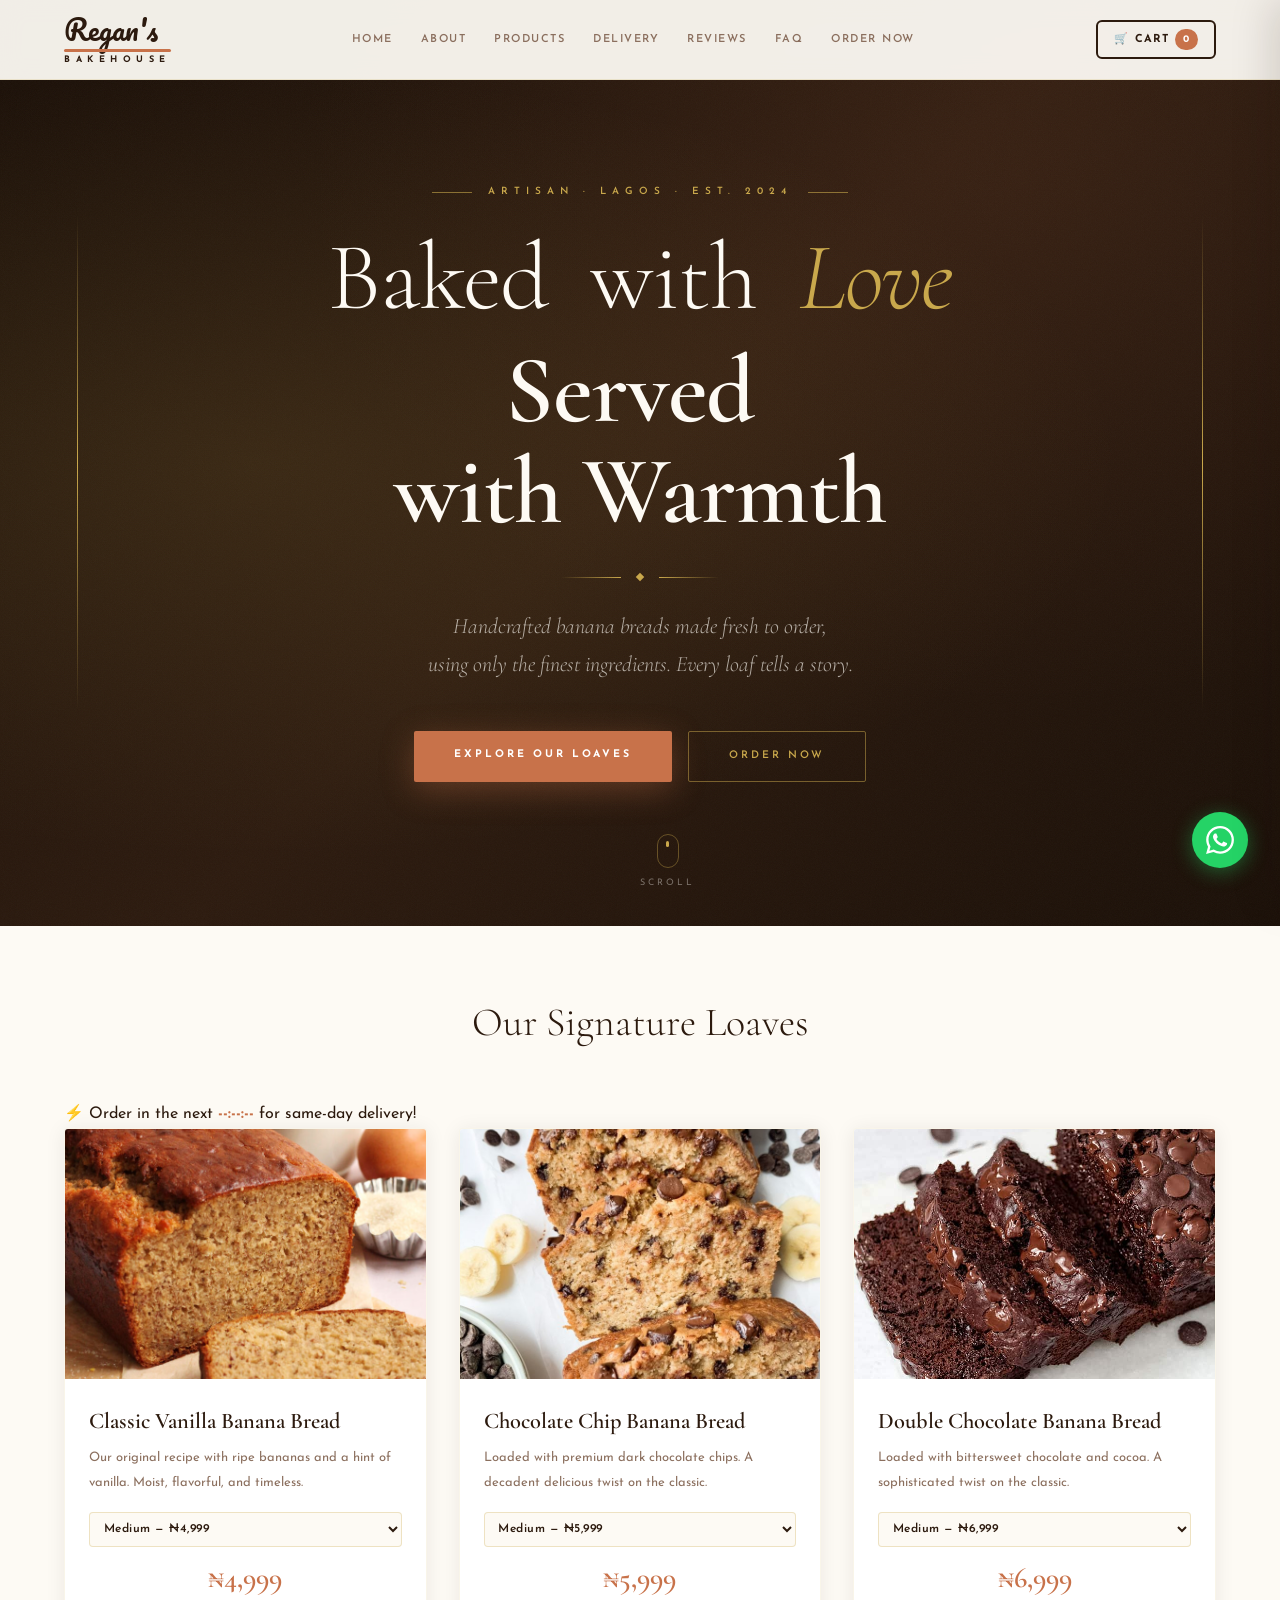
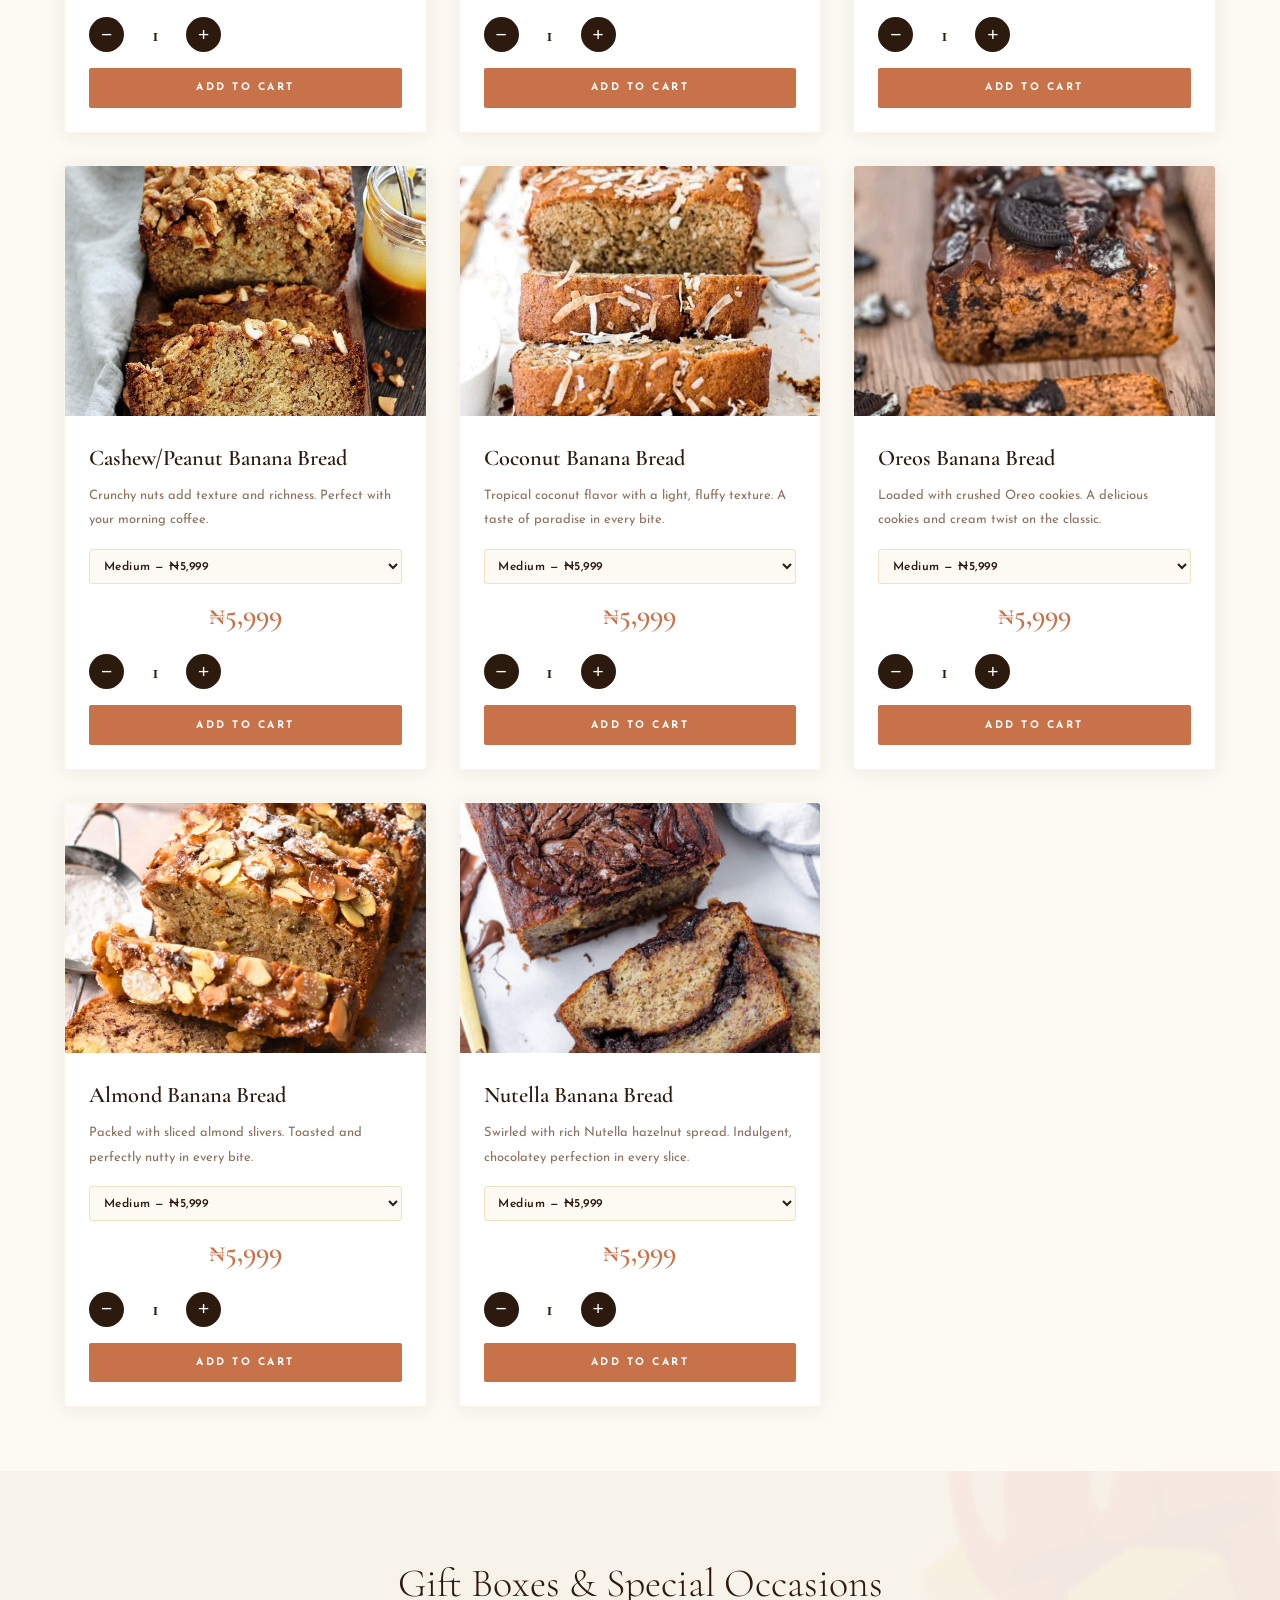
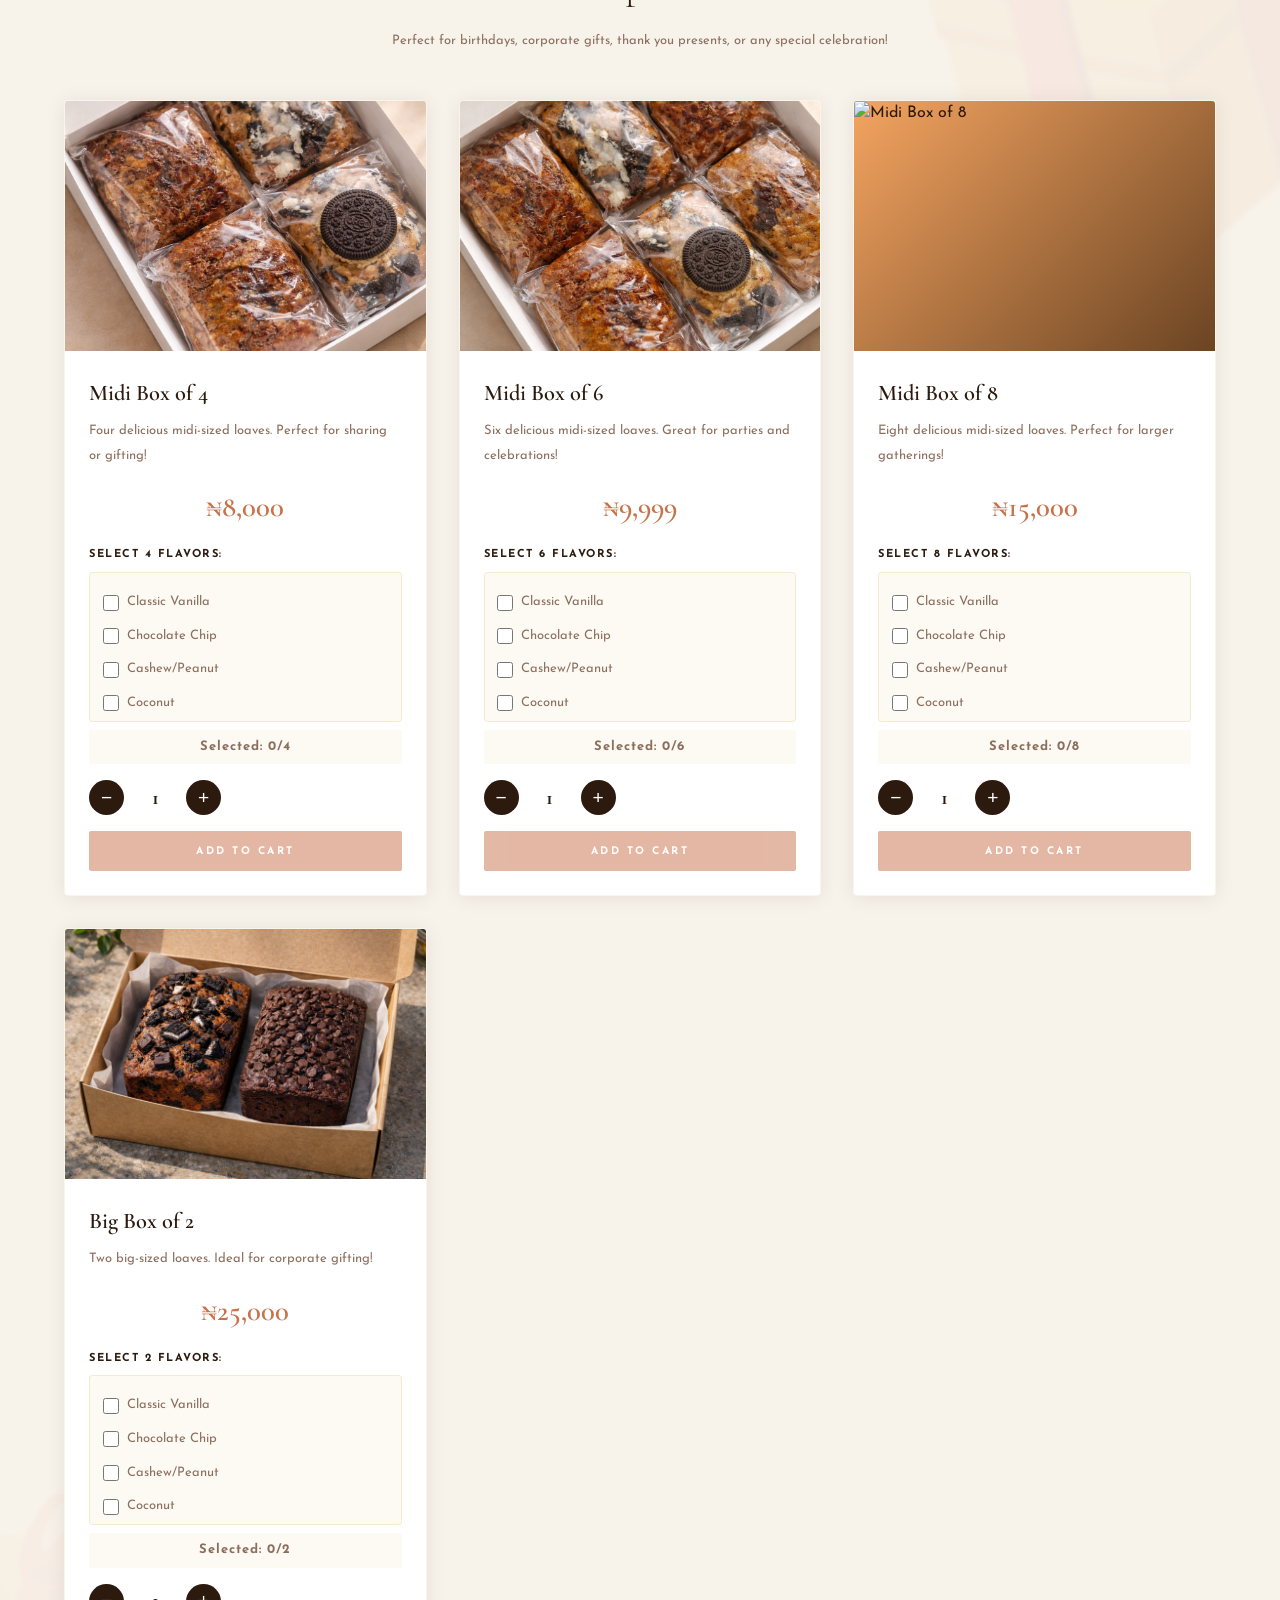
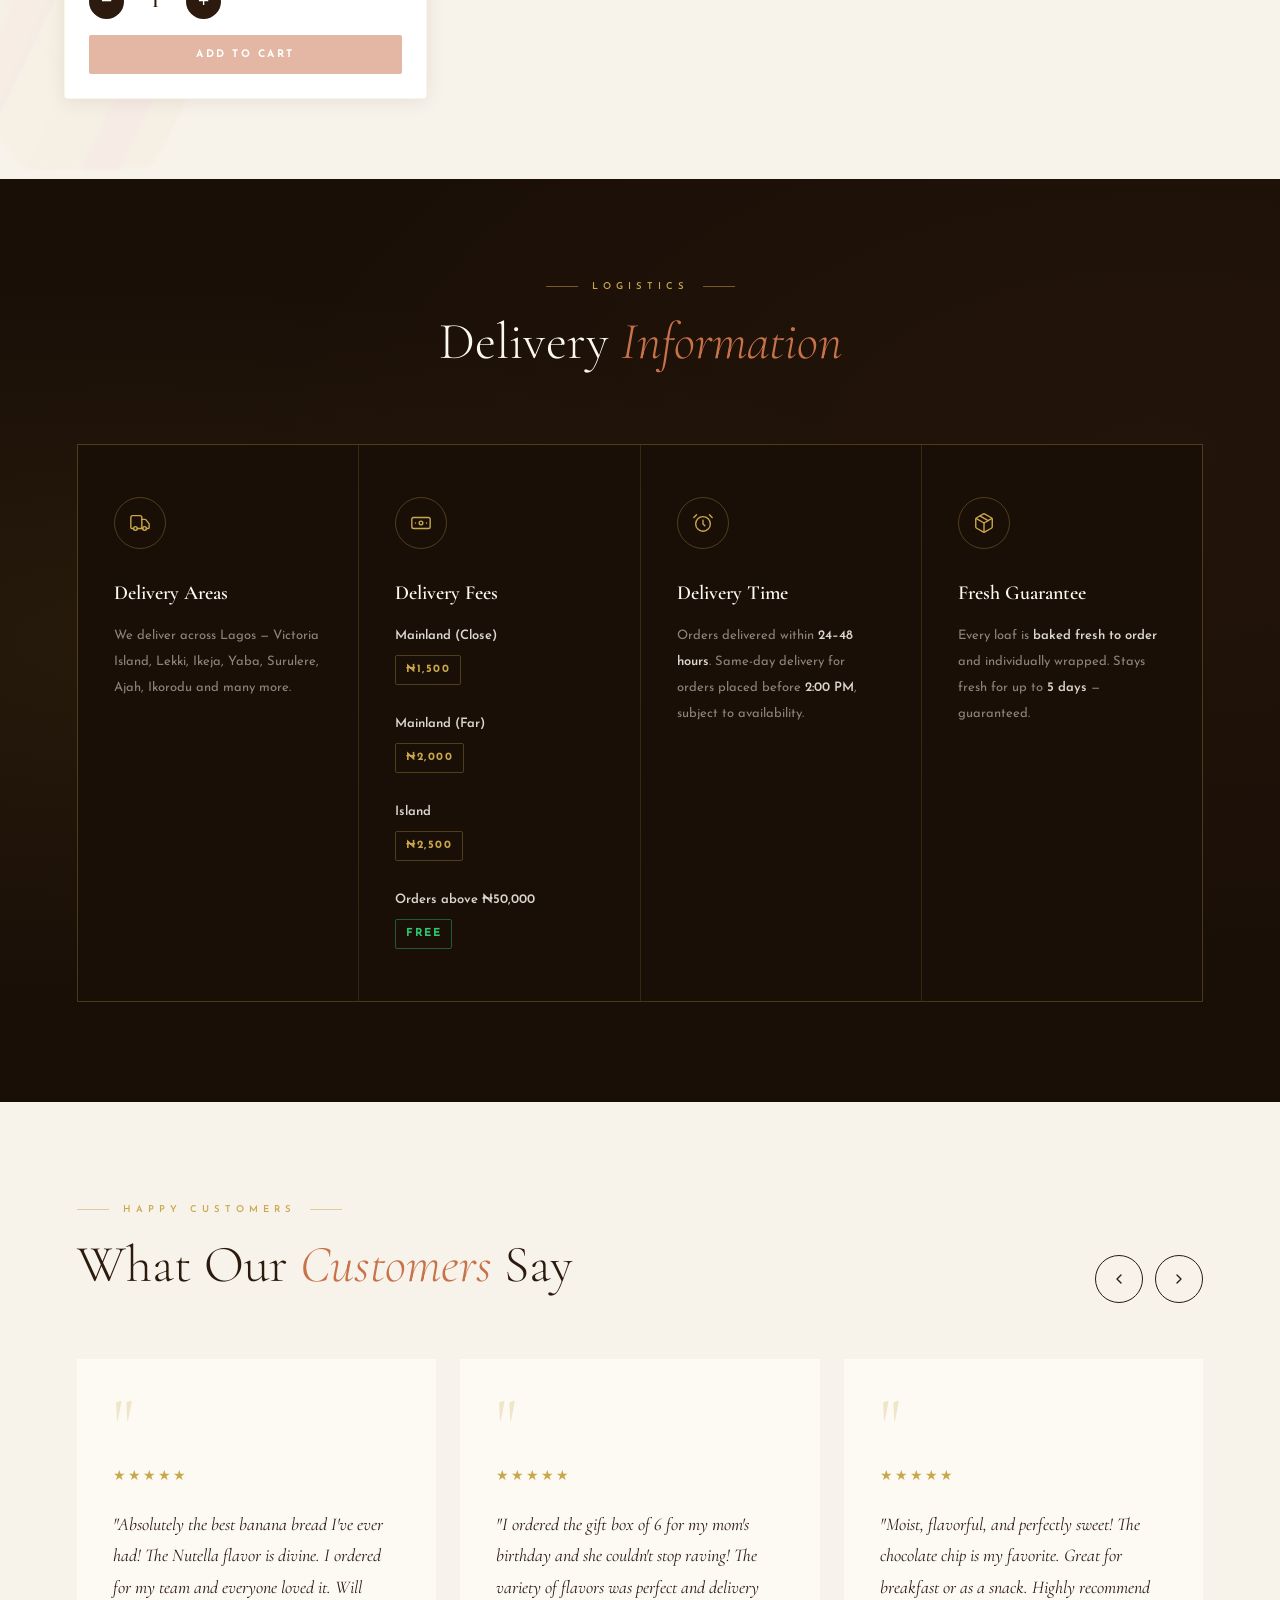
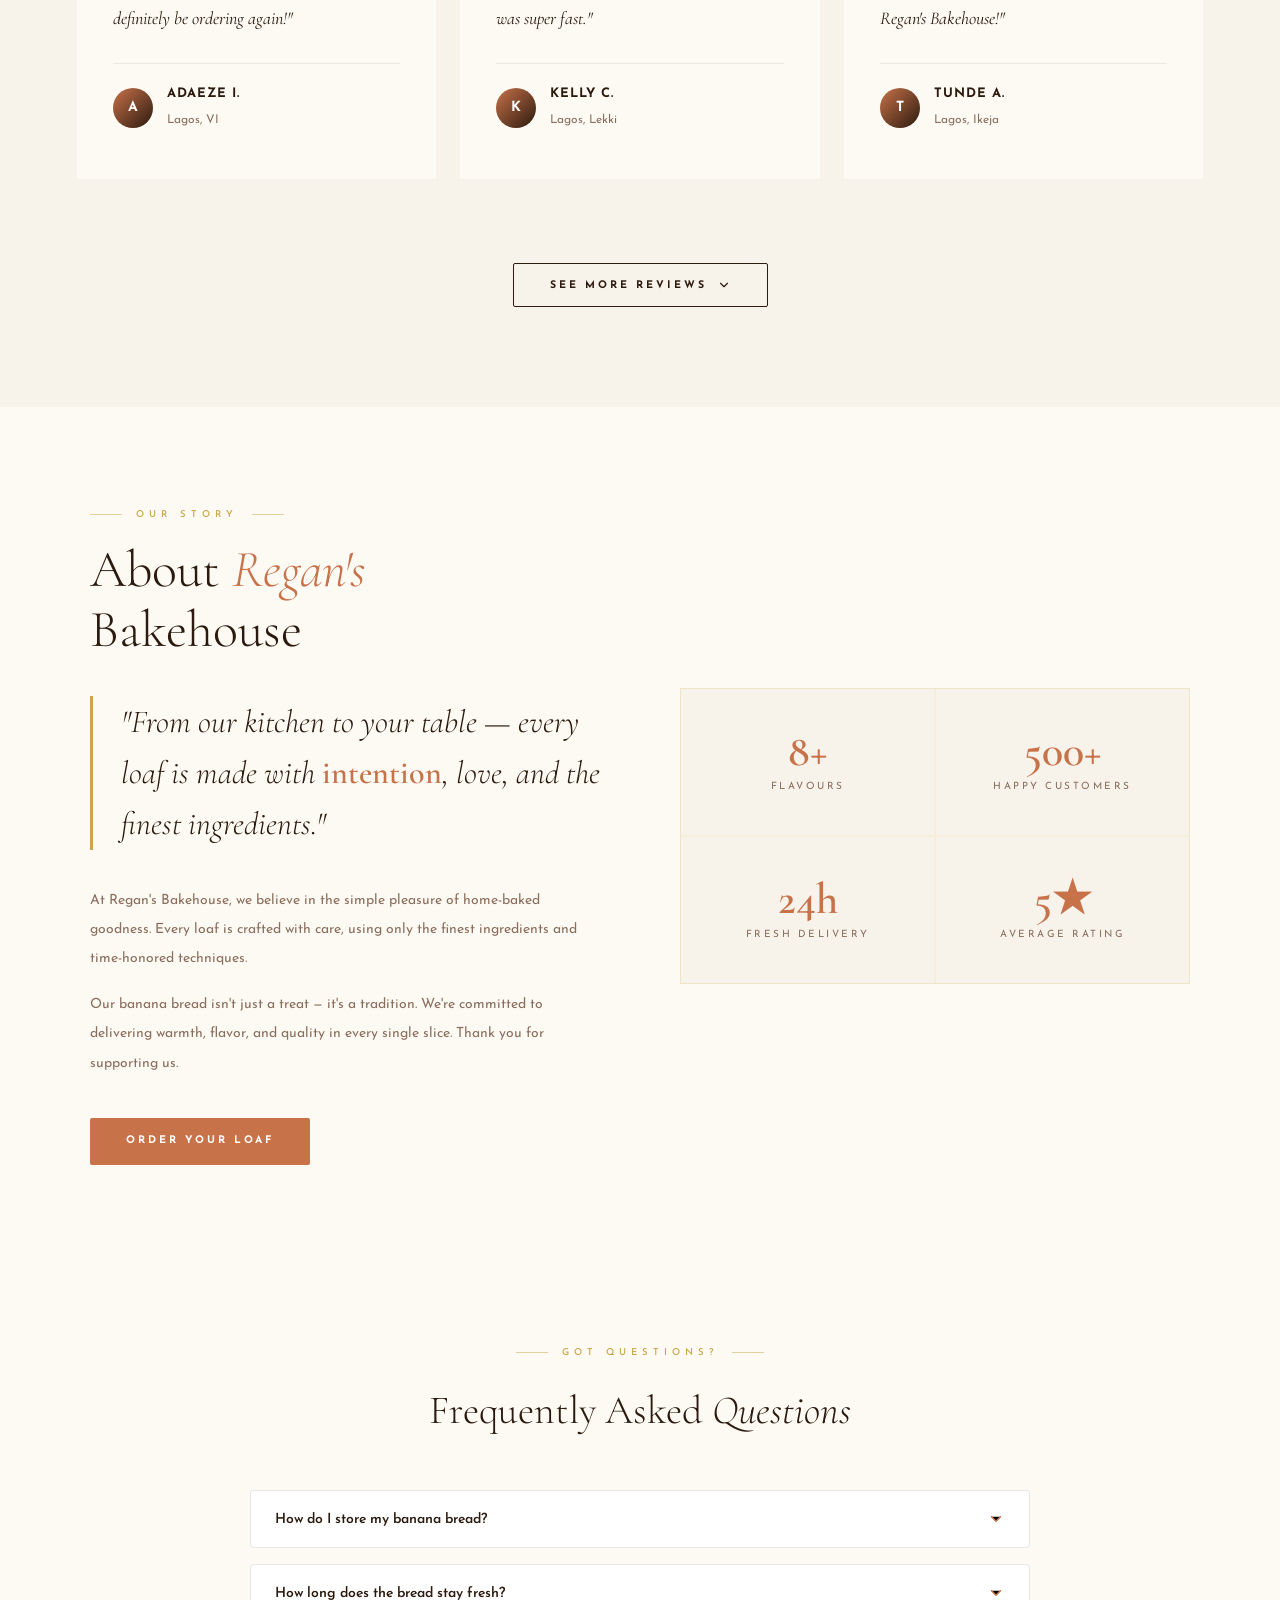
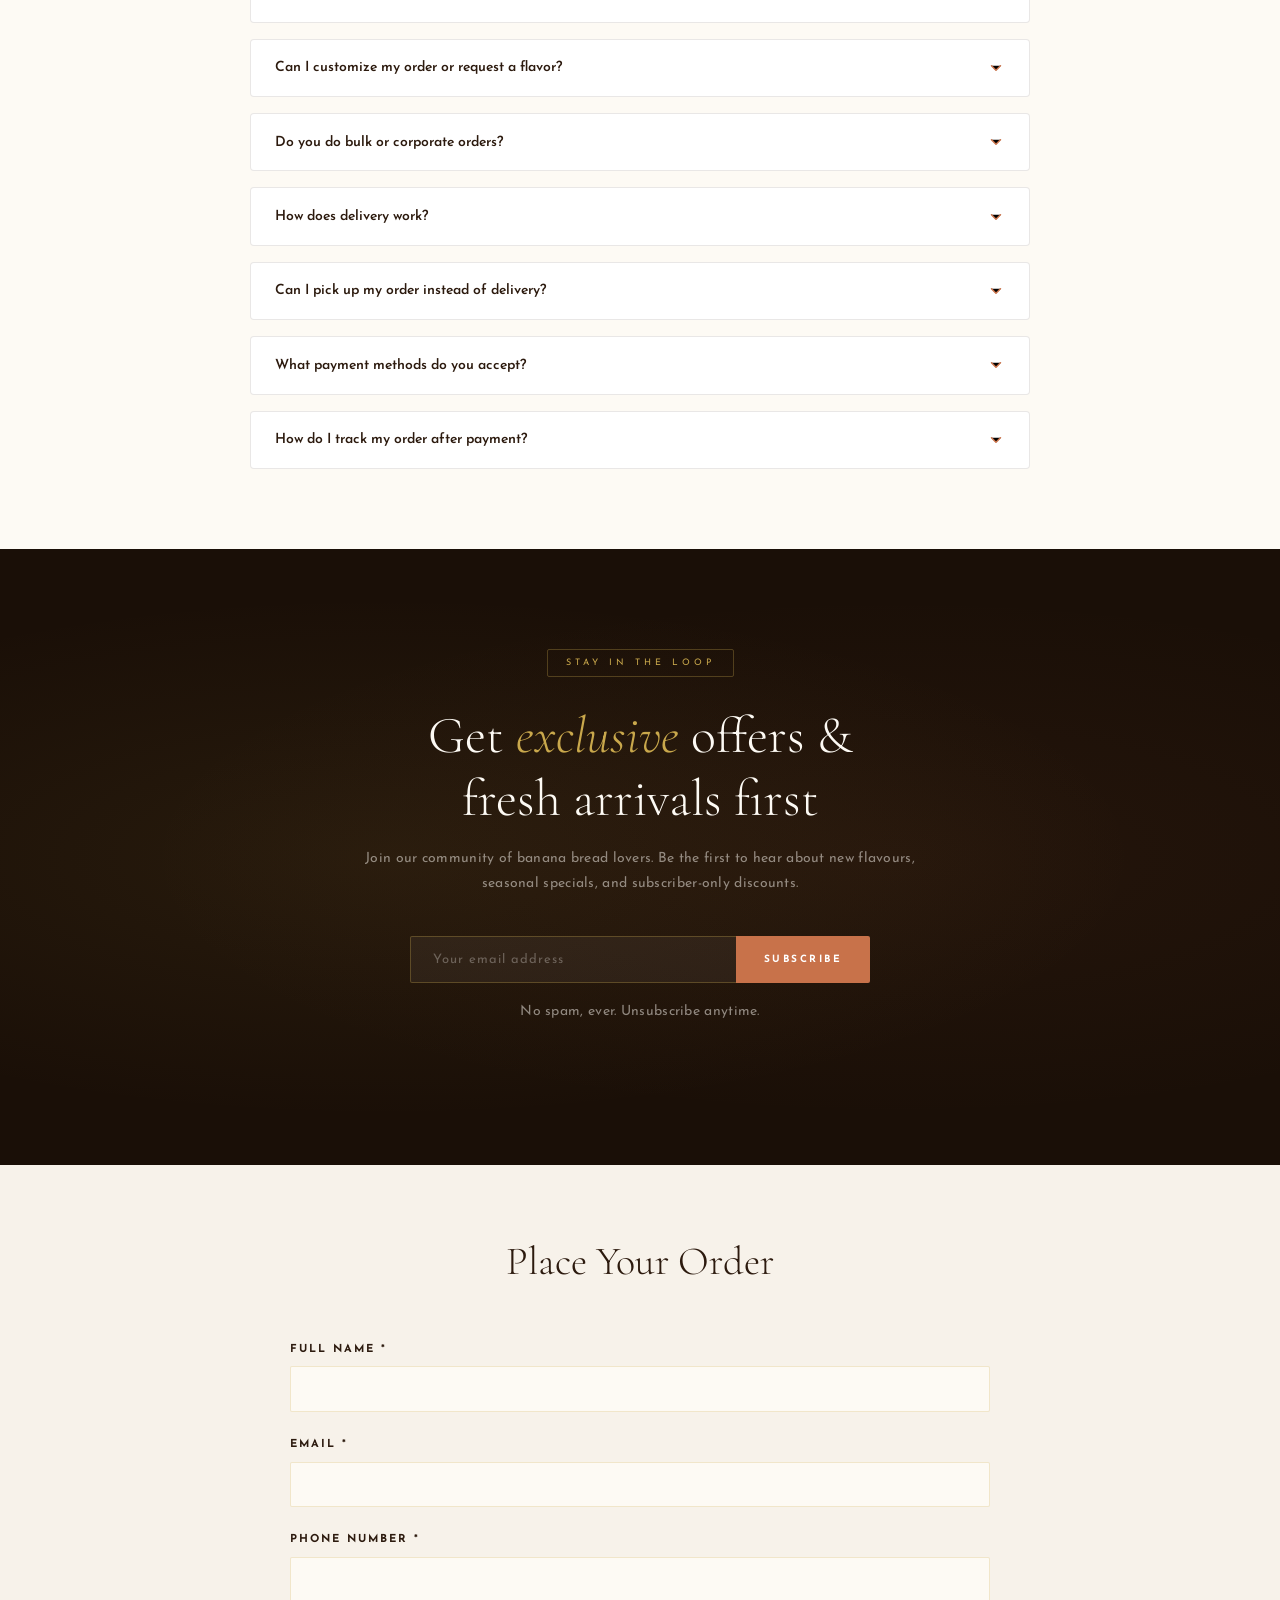
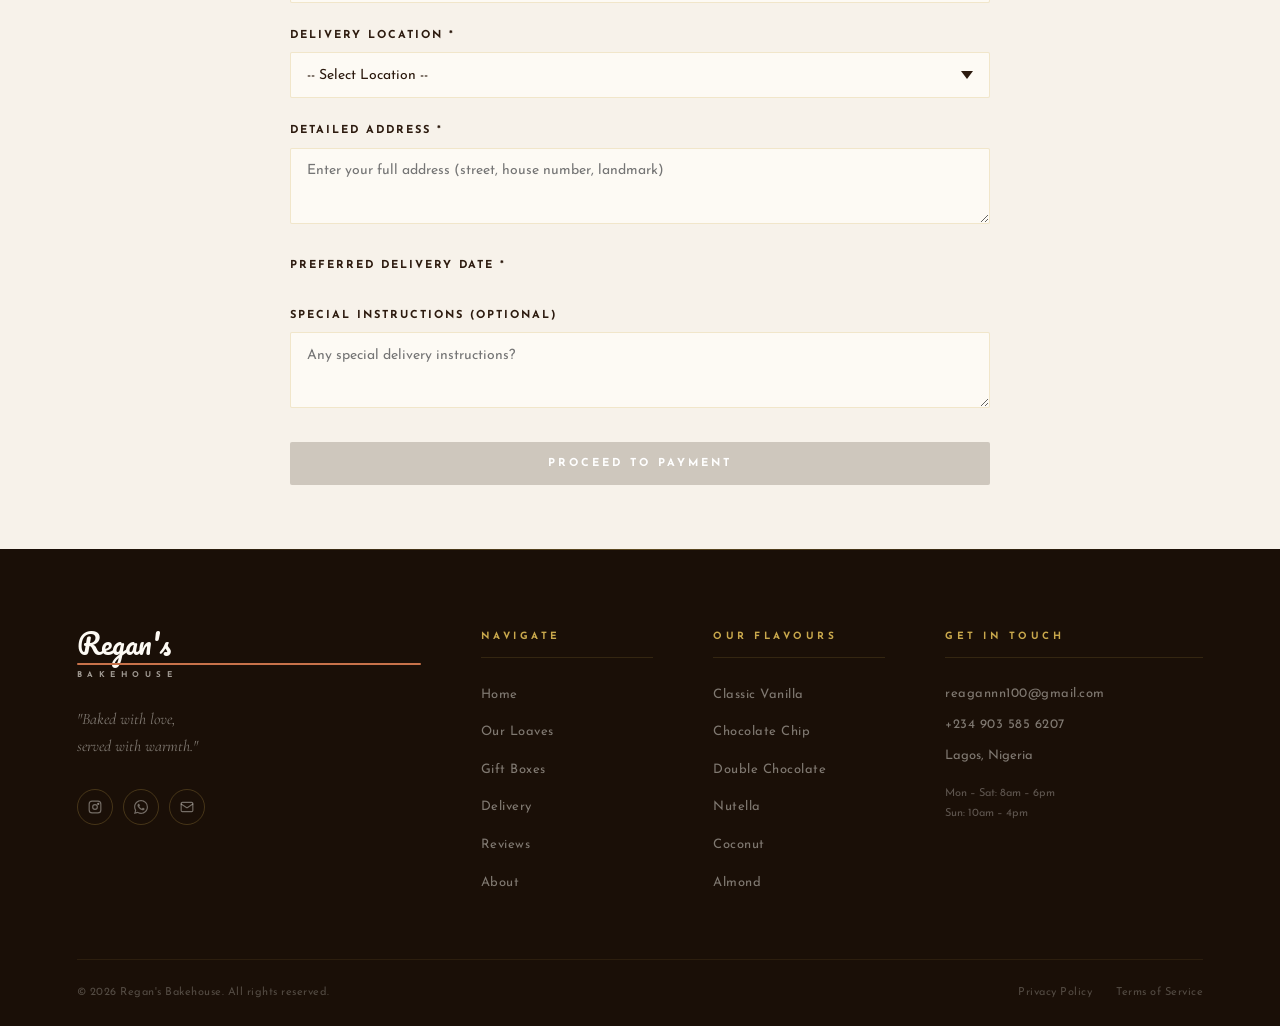
==== index.html @ 06de147c "Update index.html" ====
<!DOCTYPE html>
<html lang="en">
<head>
  <meta charset="UTF-8">
  <meta name="viewport" content="width=device-width, initial-scale=1.0">
  <title>Regan's Bakehouse | Artisan Banana Bread</title>
  <link href="https://fonts.googleapis.com/css2?family=Pacifico&family=Cormorant+Garamond:ital,wght@0,300;0,400;0,600;1,300;1,400&family=Josefin+Sans:wght@300;400;600;700&display=swap" rel="stylesheet">
  <link rel="stylesheet" href="style.css">
  <script src="https://identity.netlify.com/v1/netlify-identity-widget.js"></script>
</head>
<body>

  <!-- Verify Overlay -->
  <div id="verifyOverlay" style="display:none;position:fixed;top:0;left:0;width:100%;height:100%;background:rgba(26,15,7,0.92);z-index:3000;flex-direction:column;align-items:center;justify-content:center;text-align:center;padding:2rem;">
    <div style="background:#FDFAF4;border-radius:8px;padding:3rem 2.5rem;max-width:420px;width:100%;">
      <div style="font-size:48px;margin-bottom:1rem;">&#x23F3;</div>
      <h2 style="font-family:'Cormorant Garamond',serif;color:#2C1A0E;font-size:1.8rem;margin-bottom:0.75rem;">Verifying Your Payment</h2>
      <p style="font-family:'Josefin Sans',sans-serif;font-size:14px;color:#8B6F5E;line-height:1.8;margin-bottom:1.5rem;">Please <strong style="color:#C8724A">do not close this page.</strong> We're confirming your payment and preparing your order. This only takes a few seconds!</p>
      <div style="display:flex;justify-content:center;gap:8px;">
        <span style="width:10px;height:10px;background:#C8724A;border-radius:50%;display:inline-block;animation:bounce 0.8s infinite alternate;"></span>
        <span style="width:10px;height:10px;background:#C8724A;border-radius:50%;display:inline-block;animation:bounce 0.8s infinite alternate 0.2s;"></span>
        <span style="width:10px;height:10px;background:#C8724A;border-radius:50%;display:inline-block;animation:bounce 0.8s infinite alternate 0.4s;"></span>
      </div>
    </div>
  </div>
  <style>@keyframes bounce { from { transform:translateY(0);opacity:0.5; } to { transform:translateY(-10px);opacity:1; } }</style>

  <!-- Success Modal -->
  <div class="modal" id="successModal">
    <div class="modal-content">
      <h2>&#x1F389; Payment Successful!</h2>
      <p>Thank you for your order! We've sent a confirmation email to your inbox.</p>
      <button class="modal-btn" onclick="closeModal()">Close</button>
    </div>
  </div>

  <!-- Navigation -->
  <nav id="navbar">
    <a href="#home" class="logo">
      <span class="logo-script">Regan's</span>
      <div class="logo-divider"></div>
      <span class="logo-sub">Bakehouse</span>
    </a>
    <ul class="nav-links" id="navLinks">
      <li><a href="#home">Home</a></li>
      <li><a href="#about">About</a></li>
      <li><a href="#products">Products</a></li>
      <li><a href="#delivery">Delivery</a></li>
      <li><a href="#testimonials">Reviews</a></li>
      <li><a href="#faq">FAQ</a></li>
      <li><a href="#order">Order Now</a></li>
    </ul>
    <div class="nav-right">
      <div class="cart-badge" id="cartBadge">
        &#x1F6D2; <span>Cart</span> <span class="cart-count" id="cartCount">0</span>
      </div>
      <div class="hamburger" onclick="toggleMenu()" id="hamburger">
        <span></span><span></span><span></span>
      </div>
    </div>
  </nav>

  <!-- HERO -->
  <section class="hero" id="home">
    <div class="hero-bg"></div>
    <div class="hero-grain"></div>
    <div class="hero-line-left"></div>
    <div class="hero-line-right"></div>
    <div class="hero-content">
      <div class="hero-eyebrow">Artisan &middot; Lagos &middot; Est. 2024</div>
      <h1 class="hero-heading">
        <span class="word">Baked&nbsp;</span>
        <span class="word">with&nbsp;</span>
        <span class="word">Love</span>
      </h1>
      <h2 class="hero-heading-line2">
        <span class="word">Served&nbsp;</span>
        <span class="word">with&nbsp;Warmth</span>
      </h2>
      <div class="hero-divider"><div class="hero-divider-diamond"></div></div>
      <p class="hero-sub">
        Handcrafted banana breads made fresh to order,<br>
        using only the finest ingredients. Every loaf tells a story.
      </p>
      <div class="hero-ctas">
        <a href="#products" class="btn-primary">Explore Our Loaves</a>
        <a href="#order" class="btn-secondary">Order Now</a>
      </div>
    </div>
    <div class="scroll-indicator" onclick="document.getElementById('products').scrollIntoView({behavior:'smooth'})">
      <div class="scroll-mouse"></div>
      <span>Scroll</span>
    </div>
  </section>

  <!-- Products Section -->
  <section class="products" id="products">
    <h2 class="section-title">Our Signature Loaves</h2>
    <div class="same-day-notice" id="sameDayNotice">
      <span class="same-day-icon">&#x26A1;</span>
      <span>Order in the next <strong id="noticeCountdown" style="color:var(--orange)">--:--:--</strong> for same-day delivery!</span>
    </div>
    <div class="product-grid" id="productGrid">

      <div class="product-card">
        <div class="product-img"><img src="classic-banana-bread.jpg" alt="Classic Vanilla Banana Bread"></div>
        <div class="product-info">
          <h3>Classic Vanilla Banana Bread</h3>
          <p>Our original recipe with ripe bananas and a hint of vanilla. Moist, flavorful, and timeless.</p>
          <div class="price-size-container">
            <select class="size-select" onchange="updatePrice(this)">
              <option value="mini" data-price="1999">Mini &mdash; &#8358;1,999</option>
              <option value="medium" data-price="4999" selected>Medium &mdash; &#8358;4,999</option>
              <option value="big" data-price="9999">Big &mdash; &#8358;9,999</option>
            </select>
            <div class="current-price">&#8358;4,999</div>
          </div>
          <div class="quantity-control">
            <button class="qty-btn" onclick="changeQty(this,-1)">&#8722;</button>
            <span class="qty-value">1</span>
            <button class="qty-btn" onclick="changeQty(this,1)">+</button>
          </div>
          <button class="add-to-order" onclick="addToCart(this,'Classic Vanilla Banana Bread','classic-banana-bread.jpg')">Add to Cart</button>
        </div>
      </div>

      <div class="product-card">
        <div class="product-img"><img src="chocolate-chip.jpg" alt="Chocolate Chip Banana Bread"></div>
        <div class="product-info">
          <h3>Chocolate Chip Banana Bread</h3>
          <p>Loaded with premium dark chocolate chips. A decadent delicious twist on the classic.</p>
          <div class="price-size-container">
            <select class="size-select" onchange="updatePrice(this)">
              <option value="mini" data-price="1999">Mini &mdash; &#8358;1,999</option>
              <option value="medium" data-price="5999" selected>Medium &mdash; &#8358;5,999</option>
              <option value="big" data-price="9999">Big &mdash; &#8358;9,999</option>
            </select>
            <div class="current-price">&#8358;5,999</div>
          </div>
          <div class="quantity-control">
            <button class="qty-btn" onclick="changeQty(this,-1)">&#8722;</button>
            <span class="qty-value">1</span>
            <button class="qty-btn" onclick="changeQty(this,1)">+</button>
          </div>
          <button class="add-to-order" onclick="addToCart(this,'Chocolate Chip Banana Bread','chocolate-chip.jpg')">Add to Cart</button>
        </div>
      </div>

      <div class="product-card">
        <div class="product-img"><img src="double chocolate.jpg" alt="Double Chocolate Banana Bread"></div>
        <div class="product-info">
          <h3>Double Chocolate Banana Bread</h3>
          <p>Loaded with bittersweet chocolate and cocoa. A sophisticated twist on the classic.</p>
          <div class="price-size-container">
            <select class="size-select" onchange="updatePrice(this)">
              <option value="mini" data-price="2500">Mini &mdash; &#8358;2,500</option>
              <option value="medium" data-price="6999" selected>Medium &mdash; &#8358;6,999</option>
              <option value="big" data-price="10999">Big &mdash; &#8358;10,999</option>
            </select>
            <div class="current-price">&#8358;6,999</div>
          </div>
          <div class="quantity-control">
            <button class="qty-btn" onclick="changeQty(this,-1)">&#8722;</button>
            <span class="qty-value">1</span>
            <button class="qty-btn" onclick="changeQty(this,1)">+</button>
          </div>
          <button class="add-to-order" onclick="addToCart(this,'Double Chocolate Banana Bread','double chocolate.jpg')">Add to Cart</button>
        </div>
      </div>

      <div class="product-card">
        <div class="product-img"><img src="cashew.jpg" alt="Cashew/Peanut Banana Bread"></div>
        <div class="product-info">
          <h3>Cashew/Peanut Banana Bread</h3>
          <p>Crunchy nuts add texture and richness. Perfect with your morning coffee.</p>
          <div class="price-size-container">
            <select class="size-select" onchange="updatePrice(this)">
              <option value="mini" data-price="1999">Mini &mdash; &#8358;1,999</option>
              <option value="medium" data-price="5999" selected>Medium &mdash; &#8358;5,999</option>
              <option value="big" data-price="10999">Big &mdash; &#8358;10,999</option>
            </select>
            <div class="current-price">&#8358;5,999</div>
          </div>
          <div class="quantity-control">
            <button class="qty-btn" onclick="changeQty(this,-1)">&#8722;</button>
            <span class="qty-value">1</span>
            <button class="qty-btn" onclick="changeQty(this,1)">+</button>
          </div>
          <button class="add-to-order" onclick="addToCart(this,'Cashew/Peanut Banana Bread','cashew.jpg')">Add to Cart</button>
        </div>
      </div>

      <div class="product-card">
        <div class="product-img"><img src="coconut.jpg" alt="Coconut Banana Bread"></div>
        <div class="product-info">
          <h3>Coconut Banana Bread</h3>
          <p>Tropical coconut flavor with a light, fluffy texture. A taste of paradise in every bite.</p>
          <div class="price-size-container">
            <select class="size-select" onchange="updatePrice(this)">
              <option value="mini" data-price="1999">Mini &mdash; &#8358;1,999</option>
              <option value="medium" data-price="5999" selected>Medium &mdash; &#8358;5,999</option>
              <option value="big" data-price="10999">Big &mdash; &#8358;10,999</option>
            </select>
            <div class="current-price">&#8358;5,999</div>
          </div>
          <div class="quantity-control">
            <button class="qty-btn" onclick="changeQty(this,-1)">&#8722;</button>
            <span class="qty-value">1</span>
            <button class="qty-btn" onclick="changeQty(this,1)">+</button>
          </div>
          <button class="add-to-order" onclick="addToCart(this,'Coconut Banana Bread','coconut.jpg')">Add to Cart</button>
        </div>
      </div>

      <div class="product-card">
        <div class="product-img"><img src="oreos-bread.jpg" alt="Oreos Banana Bread"></div>
        <div class="product-info">
          <h3>Oreos Banana Bread</h3>
          <p>Loaded with crushed Oreo cookies. A delicious cookies and cream twist on the classic.</p>
          <div class="price-size-container">
            <select class="size-select" onchange="updatePrice(this)">
              <option value="mini" data-price="1999">Mini &mdash; &#8358;1,999</option>
              <option value="medium" data-price="5999" selected>Medium &mdash; &#8358;5,999</option>
              <option value="big" data-price="10999">Big &mdash; &#8358;10,999</option>
            </select>
            <div class="current-price">&#8358;5,999</div>
          </div>
          <div class="quantity-control">
            <button class="qty-btn" onclick="changeQty(this,-1)">&#8722;</button>
            <span class="qty-value">1</span>
            <button class="qty-btn" onclick="changeQty(this,1)">+</button>
          </div>
          <button class="add-to-order" onclick="addToCart(this,'Oreos Banana Bread','oreos-bread.jpg')">Add to Cart</button>
        </div>
      </div>

      <div class="product-card">
        <div class="product-img"><img src="Almond banana bread.jpg" alt="Almond Banana Bread"></div>
        <div class="product-info">
          <h3>Almond Banana Bread</h3>
          <p>Packed with sliced almond slivers. Toasted and perfectly nutty in every bite.</p>
          <div class="price-size-container">
            <select class="size-select" onchange="updatePrice(this)">
              <option value="mini" data-price="1999">Mini &mdash; &#8358;1,999</option>
              <option value="medium" data-price="5999" selected>Medium &mdash; &#8358;5,999</option>
              <option value="big" data-price="10999">Big &mdash; &#8358;10,999</option>
            </select>
            <div class="current-price">&#8358;5,999</div>
          </div>
          <div class="quantity-control">
            <button class="qty-btn" onclick="changeQty(this,-1)">&#8722;</button>
            <span class="qty-value">1</span>
            <button class="qty-btn" onclick="changeQty(this,1)">+</button>
          </div>
          <button class="add-to-order" onclick="addToCart(this,'Almond Banana Bread','Almond banana bread.jpg')">Add to Cart</button>
        </div>
      </div>

      <div class="product-card">
        <div class="product-img"><img src="nutella-banana-bread.jpg" alt="Nutella Banana Bread"></div>
        <div class="product-info">
          <h3>Nutella Banana Bread</h3>
          <p>Swirled with rich Nutella hazelnut spread. Indulgent, chocolatey perfection in every slice.</p>
          <div class="price-size-container">
            <select class="size-select" onchange="updatePrice(this)">
              <option value="mini" data-price="2500">Mini &mdash; &#8358;2,500</option>
              <option value="medium" data-price="5999" selected>Medium &mdash; &#8358;5,999</option>
              <option value="big" data-price="11999">Big &mdash; &#8358;11,999</option>
            </select>
            <div class="current-price">&#8358;5,999</div>
          </div>
          <div class="quantity-control">
            <button class="qty-btn" onclick="changeQty(this,-1)">&#8722;</button>
            <span class="qty-value">1</span>
            <button class="qty-btn" onclick="changeQty(this,1)">+</button>
          </div>
          <button class="add-to-order" onclick="addToCart(this,'Nutella Banana Bread','nutella-banana-bread.jpg')">Add to Cart</button>
        </div>
      </div>

    </div>
  </section>

  <!-- Gift Boxes Section -->
  <section class="gift-boxes" id="giftboxes">
    <h2 class="section-title">Gift Boxes &amp; Special Occasions</h2>
    <p style="text-align:center;max-width:600px;margin:-2rem auto 3rem;color:var(--muted);font-family:'Josefin Sans',sans-serif;font-size:13px;">Perfect for birthdays, corporate gifts, thank you presents, or any special celebration!</p>
    <div class="product-grid">

      <div class="product-card">
        <div class="product-img" style="background:linear-gradient(135deg,#F4A460,#6B4423)"><img src="midi box of 4.jpeg" alt="Midi Box of 4"></div>
        <div class="product-info">
          <h3>Midi Box of 4</h3>
          <p>Four delicious midi-sized loaves. Perfect for sharing or gifting!</p>
          <div class="price-size-container"><div class="current-price">&#8358;8,000</div></div>
          <div class="gift-box-flavor-container">
            <label>Select 4 Flavors:</label>
            <div class="flavor-checkboxes">
              <label class="flavor-checkbox-label"><input type="checkbox" class="gift-flavor-check" data-box="midi4" value="Classic Vanilla"> Classic Vanilla</label>
              <label class="flavor-checkbox-label"><input type="checkbox" class="gift-flavor-check" data-box="midi4" value="Chocolate Chip"> Chocolate Chip</label>
              <label class="flavor-checkbox-label"><input type="checkbox" class="gift-flavor-check" data-box="midi4" value="Cashew/Peanut"> Cashew/Peanut</label>
              <label class="flavor-checkbox-label"><input type="checkbox" class="gift-flavor-check" data-box="midi4" value="Coconut"> Coconut</label>
              <label class="flavor-checkbox-label"><input type="checkbox" class="gift-flavor-check" data-box="midi4" value="Oreos"> Oreos</label>
              <label class="flavor-checkbox-label"><input type="checkbox" class="gift-flavor-check" data-box="midi4" value="Nutella"> Nutella</label>
              <label class="flavor-checkbox-label"><input type="checkbox" class="gift-flavor-check" data-box="midi4" value="Almond"> Almond</label>
              <label class="flavor-checkbox-label"><input type="checkbox" class="gift-flavor-check" data-box="midi4" value="Double Chocolate"> Double Chocolate</label>
            </div>
            <p class="flavor-counter" id="counter-midi4">Selected: 0/4</p>
          </div>
          <div class="quantity-control">
            <button class="qty-btn" onclick="changeQty(this,-1)">&#8722;</button>
            <span class="qty-value">1</span>
            <button class="qty-btn" onclick="changeQty(this,1)">+</button>
          </div>
          <button class="add-to-order" id="btn-midi4" onclick="addSimpleGiftBox(this,'Midi Box of 4','midi4',8000)" disabled style="opacity:0.5">Add to Cart</button>
        </div>
      </div>

      <div class="product-card">
        <div class="product-img" style="background:linear-gradient(135deg,#F4A460,#6B4423)"><img src="midi box of 6.jpeg" alt="Midi Box of 6"></div>
        <div class="product-info">
          <h3>Midi Box of 6</h3>
          <p>Six delicious midi-sized loaves. Great for parties and celebrations!</p>
          <div class="price-size-container"><div class="current-price">&#8358;9,999</div></div>
          <div class="gift-box-flavor-container">
            <label>Select 6 Flavors:</label>
            <div class="flavor-checkboxes">
              <label class="flavor-checkbox-label"><input type="checkbox" class="gift-flavor-check" data-box="midi6" value="Classic Vanilla"> Classic Vanilla</label>
              <label class="flavor-checkbox-label"><input type="checkbox" class="gift-flavor-check" data-box="midi6" value="Chocolate Chip"> Chocolate Chip</label>
              <label class="flavor-checkbox-label"><input type="checkbox" class="gift-flavor-check" data-box="midi6" value="Cashew/Peanut"> Cashew/Peanut</label>
              <label class="flavor-checkbox-label"><input type="checkbox" class="gift-flavor-check" data-box="midi6" value="Coconut"> Coconut</label>
              <label class="flavor-checkbox-label"><input type="checkbox" class="gift-flavor-check" data-box="midi6" value="Oreos"> Oreos</label>
              <label class="flavor-checkbox-label"><input type="checkbox" class="gift-flavor-check" data-box="midi6" value="Nutella"> Nutella</label>
              <label class="flavor-checkbox-label"><input type="checkbox" class="gift-flavor-check" data-box="midi6" value="Almond"> Almond</label>
              <label class="flavor-checkbox-label"><input type="checkbox" class="gift-flavor-check" data-box="midi6" value="Double Chocolate"> Double Chocolate</label>
            </div>
            <p class="flavor-counter" id="counter-midi6">Selected: 0/6</p>
          </div>
          <div class="quantity-control">
            <button class="qty-btn" onclick="changeQty(this,-1)">&#8722;</button>
            <span class="qty-value">1</span>
            <button class="qty-btn" onclick="changeQty(this,1)">+</button>
          </div>
          <button class="add-to-order" id="btn-midi6" onclick="addSimpleGiftBox(this,'Midi Box of 6','midi6',9999)" disabled style="opacity:0.5">Add to Cart</button>
        </div>
      </div>

      <div class="product-card">
        <div class="product-img" style="background:linear-gradient(135deg,#F4A460,#6B4423)"><img src="midi box of 8.jpeg" alt="Midi Box of 8"></div>
        <div class="product-info">
          <h3>Midi Box of 8</h3>
          <p>Eight delicious midi-sized loaves. Perfect for larger gatherings!</p>
          <div class="price-size-container"><div class="current-price">&#8358;15,000</div></div>
          <div class="gift-box-flavor-container">
            <label>Select 8 Flavors:</label>
            <div class="flavor-checkboxes">
              <label class="flavor-checkbox-label"><input type="checkbox" class="gift-flavor-check" data-box="midi8" value="Classic Vanilla"> Classic Vanilla</label>
              <label class="flavor-checkbox-label"><input type="checkbox" class="gift-flavor-check" data-box="midi8" value="Chocolate Chip"> Chocolate Chip</label>
              <label class="flavor-checkbox-label"><input type="checkbox" class="gift-flavor-check" data-box="midi8" value="Cashew/Peanut"> Cashew/Peanut</label>
              <label class="flavor-checkbox-label"><input type="checkbox" class="gift-flavor-check" data-box="midi8" value="Coconut"> Coconut</label>
              <label class="flavor-checkbox-label"><input type="checkbox" class="gift-flavor-check" data-box="midi8" value="Oreos"> Oreos</label>
              <label class="flavor-checkbox-label"><input type="checkbox" class="gift-flavor-check" data-box="midi8" value="Nutella"> Nutella</label>
              <label class="flavor-checkbox-label"><input type="checkbox" class="gift-flavor-check" data-box="midi8" value="Almond"> Almond</label>
              <label class="flavor-checkbox-label"><input type="checkbox" class="gift-flavor-check" data-box="midi8" value="Double Chocolate"> Double Chocolate</label>
            </div>
            <p class="flavor-counter" id="counter-midi8">Selected: 0/8</p>
          </div>
          <div class="quantity-control">
            <button class="qty-btn" onclick="changeQty(this,-1)">&#8722;</button>
            <span class="qty-value">1</span>
            <button class="qty-btn" onclick="changeQty(this,1)">+</button>
          </div>
          <button class="add-to-order" id="btn-midi8" onclick="addSimpleGiftBox(this,'Midi Box of 8','midi8',15000)" disabled style="opacity:0.5">Add to Cart</button>
        </div>
      </div>

      <div class="product-card">
        <div class="product-img" style="background:linear-gradient(135deg,#e08e4a,#8B4513)"><img src="box of 2.png" alt="Big Box of 2"></div>
        <div class="product-info">
          <h3>Big Box of 2</h3>
          <p>Two big-sized loaves. Ideal for corporate gifting!</p>
          <div class="price-size-container"><div class="current-price">&#8358;25,000</div></div>
          <div class="gift-box-flavor-container">
            <label>Select 2 Flavors:</label>
            <div class="flavor-checkboxes">
              <label class="flavor-checkbox-label"><input type="checkbox" class="gift-flavor-check" data-box="big2" value="Classic Vanilla"> Classic Vanilla</label>
              <label class="flavor-checkbox-label"><input type="checkbox" class="gift-flavor-check" data-box="big2" value="Chocolate Chip"> Chocolate Chip</label>
              <label class="flavor-checkbox-label"><input type="checkbox" class="gift-flavor-check" data-box="big2" value="Cashew/Peanut"> Cashew/Peanut</label>
              <label class="flavor-checkbox-label"><input type="checkbox" class="gift-flavor-check" data-box="big2" value="Coconut"> Coconut</label>
              <label class="flavor-checkbox-label"><input type="checkbox" class="gift-flavor-check" data-box="big2" value="Oreos"> Oreos</label>
              <label class="flavor-checkbox-label"><input type="checkbox" class="gift-flavor-check" data-box="big2" value="Nutella"> Nutella</label>
              <label class="flavor-checkbox-label"><input type="checkbox" class="gift-flavor-check" data-box="big2" value="Almond"> Almond</label>
              <label class="flavor-checkbox-label"><input type="checkbox" class="gift-flavor-check" data-box="big2" value="Double Chocolate"> Double Chocolate</label>
            </div>
            <p class="flavor-counter" id="counter-big2">Selected: 0/2</p>
          </div>
          <div class="quantity-control">
            <button class="qty-btn" onclick="changeQty(this,-1)">&#8722;</button>
            <span class="qty-value">1</span>
            <button class="qty-btn" onclick="changeQty(this,1)">+</button>
          </div>
          <button class="add-to-order" id="btn-big2" onclick="addSimpleGiftBox(this,'Big Box of 2','big2',25000)" disabled style="opacity:0.5">Add to Cart</button>
        </div>
      </div>

    </div>
  </section>

  <!-- Delivery -->
  <section class="delivery-info" id="delivery">
    <div class="delivery-header">
      <div style="display:flex;flex-direction:column;align-items:center">
        <div class="section-label">Logistics</div>
        <h2 class="section-title-lg" style="color:var(--cream)">Delivery <em>Information</em></h2>
      </div>
    </div>
    <div class="delivery-grid">
      <div class="delivery-card">
        <div class="delivery-icon-wrap">
          <svg viewBox="0 0 24 24" fill="none" stroke-width="1.5" stroke-linecap="round" stroke-linejoin="round"><path d="M14 18V6a2 2 0 0 0-2-2H4a2 2 0 0 0-2 2v11a1 1 0 0 0 1 1h2"/><path d="M15 18H9"/><path d="M19 18h2a1 1 0 0 0 1-1v-3.65a1 1 0 0 0-.22-.624l-3.48-4.35A1 1 0 0 0 17.52 8H14"/><circle cx="17" cy="18" r="2"/><circle cx="7" cy="18" r="2"/></svg>
        </div>
        <h3>Delivery Areas</h3>
        <p>We deliver across Lagos &mdash; Victoria Island, Lekki, Ikeja, Yaba, Surulere, Ajah, Ikorodu and many more.</p>
      </div>
      <div class="delivery-card">
        <div class="delivery-icon-wrap">
          <svg viewBox="0 0 24 24" fill="none" stroke-width="1.5" stroke-linecap="round" stroke-linejoin="round"><rect width="20" height="12" x="2" y="6" rx="2"/><circle cx="12" cy="12" r="2"/><path d="M6 12h.01M18 12h.01"/></svg>
        </div>
        <h3>Delivery Fees</h3>
        <p>
          <strong>Mainland (Close)</strong><br><span class="fee-tag">&#8358;1,500</span><br><br>
          <strong>Mainland (Far)</strong><br><span class="fee-tag">&#8358;2,000</span><br><br>
          <strong>Island</strong><br><span class="fee-tag">&#8358;2,500</span><br><br>
          <strong>Orders above &#8358;50,000</strong><br><span class="fee-tag" style="color:#2ecc71;border-color:rgba(46,204,113,0.4)">FREE</span>
        </p>
      </div>
      <div class="delivery-card">
        <div class="delivery-icon-wrap">
          <svg viewBox="0 0 24 24" fill="none" stroke-width="1.5" stroke-linecap="round" stroke-linejoin="round"><circle cx="12" cy="13" r="8"/><path d="M12 9v4l2 2"/><path d="M5 3 2 6"/><path d="m22 6-3-3"/></svg>
        </div>
        <h3>Delivery Time</h3>
        <p>Orders delivered within <strong>24&ndash;48 hours</strong>. Same-day delivery for orders placed before <strong>2:00 PM</strong>, subject to availability.</p>
      </div>
      <div class="delivery-card">
        <div class="delivery-icon-wrap">
          <svg viewBox="0 0 24 24" fill="none" stroke-width="1.5" stroke-linecap="round" stroke-linejoin="round"><path d="M11 21.73a2 2 0 0 0 2 0l7-4A2 2 0 0 0 21 16V8a2 2 0 0 0-1-1.73l-7-4a2 2 0 0 0-2 0l-7 4A2 2 0 0 0 3 8v8a2 2 0 0 0 1 1.73z"/><path d="M12 22V12"/><polyline points="3.29 7 12 12 20.71 7"/><path d="m7.5 4.27 9 5.15"/></svg>
        </div>
        <h3>Fresh Guarantee</h3>
        <p>Every loaf is <strong>baked fresh to order</strong> and individually wrapped. Stays fresh for up to <strong>5 days</strong> &mdash; guaranteed.</p>
      </div>
    </div>
  </section>

  <!-- Testimonials -->
  <section class="testimonials" id="testimonials">
    <div class="testimonials-header">
      <div class="testimonials-header-left">
        <div class="section-label">Happy Customers</div>
        <h2 class="section-title-lg">What Our <em>Customers</em> Say</h2>
      </div>
      <div class="carousel-controls">
        <button class="carousel-btn" id="prevBtn" aria-label="Previous">
          <svg viewBox="0 0 24 24" stroke-width="2" stroke-linecap="round" stroke-linejoin="round"><polyline points="15 18 9 12 15 6"/></svg>
        </button>
        <button class="carousel-btn" id="nextBtn" aria-label="Next">
          <svg viewBox="0 0 24 24" stroke-width="2" stroke-linecap="round" stroke-linejoin="round"><polyline points="9 18 15 12 9 6"/></svg>
        </button>
      </div>
    </div>
    <div class="carousel-track-wrapper">
      <div class="carousel-track" id="carouselTrack">
        <div class="testimonial-card">
          <span class="quote-mark">"</span><span class="testimonial-stars">&#9733;&#9733;&#9733;&#9733;&#9733;</span>
          <p class="testimonial-text">"Absolutely the best banana bread I've ever had! The Nutella flavor is divine. I ordered for my team and everyone loved it. Will definitely be ordering again!"</p>
          <div class="testimonial-author"><div class="author-avatar">A</div><div class="author-info"><h4>Adaeze I.</h4><span>Lagos, VI</span></div></div>
        </div>
        <div class="testimonial-card">
          <span class="quote-mark">"</span><span class="testimonial-stars">&#9733;&#9733;&#9733;&#9733;&#9733;</span>
          <p class="testimonial-text">"I ordered the gift box of 6 for my mom's birthday and she couldn't stop raving! The variety of flavors was perfect and delivery was super fast."</p>
          <div class="testimonial-author"><div class="author-avatar">K</div><div class="author-info"><h4>Kelly C.</h4><span>Lagos, Lekki</span></div></div>
        </div>
        <div class="testimonial-card">
          <span class="quote-mark">"</span><span class="testimonial-stars">&#9733;&#9733;&#9733;&#9733;&#9733;</span>
          <p class="testimonial-text">"Moist, flavorful, and perfectly sweet! The chocolate chip is my favorite. Great for breakfast or as a snack. Highly recommend Regan's Bakehouse!"</p>
          <div class="testimonial-author"><div class="author-avatar">T</div><div class="author-info"><h4>Tunde A.</h4><span>Lagos, Ikeja</span></div></div>
        </div>
        <div class="testimonial-card">
          <span class="quote-mark">"</span><span class="testimonial-stars">&#9733;&#9733;&#9733;&#9733;&#9733;</span>
          <p class="testimonial-text">"I've tried all the flavors and honestly can't pick a favorite! Quality is consistently excellent. My go-to for corporate gifts now."</p>
          <div class="testimonial-author"><div class="author-avatar">T</div><div class="author-info"><h4>Tamaye O.</h4><span>Lagos, Yaba</span></div></div>
        </div>
        <div class="testimonial-card">
          <span class="quote-mark">"</span><span class="testimonial-stars">&#9733;&#9733;&#9733;&#9733;&#9733;</span>
          <p class="testimonial-text">"The coconut banana bread is a taste of heaven! So fresh and the packaging is beautiful. Perfect for gifts. Delivery was prompt too!"</p>
          <div class="testimonial-author"><div class="author-avatar">E</div><div class="author-info"><h4>Emmanuel A.</h4><span>Lagos, Ajah</span></div></div>
        </div>
        <div class="testimonial-card">
          <span class="quote-mark">"</span><span class="testimonial-stars">&#9733;&#9733;&#9733;&#9733;&#9733;</span>
          <p class="testimonial-text">"My kids are obsessed with the Oreos flavor! It's the only banana bread they'll eat now. Thank you for making such delicious treats!"</p>
          <div class="testimonial-author"><div class="author-avatar">O</div><div class="author-info"><h4>Onyinye M.</h4><span>Lagos, Surulere</span></div></div>
        </div>
      </div>
    </div>
    <div class="carousel-dots" id="carouselDots"></div>
    <div class="extra-reviews" id="extraReviews">
      <div class="extra-reviews-grid">
        <div class="testimonial-card">
          <span class="quote-mark">"</span><span class="testimonial-stars">&#9733;&#9733;&#9733;&#9733;&#9733;</span>
          <p class="testimonial-text">"Ordered the double chocolate and it was absolutely incredible. Rich, moist and just the right amount of sweetness. A must try!"</p>
          <div class="testimonial-author"><div class="author-avatar">B</div><div class="author-info"><h4>Blessing N.</h4><span>Lagos, Ikoyi</span></div></div>
        </div>
        <div class="testimonial-card">
          <span class="quote-mark">"</span><span class="testimonial-stars">&#9733;&#9733;&#9733;&#9733;&#9733;</span>
          <p class="testimonial-text">"Used Regan's Bakehouse for our office appreciation event &mdash; 20 loaves, all delivered on time and beautifully wrapped. Everyone was impressed!"</p>
          <div class="testimonial-author"><div class="author-avatar">C</div><div class="author-info"><h4>Chisom E.</h4><span>Lagos, VI</span></div></div>
        </div>
        <div class="testimonial-card">
          <span class="quote-mark">"</span><span class="testimonial-stars">&#9733;&#9733;&#9733;&#9733;&#9733;</span>
          <p class="testimonial-text">"The almond banana bread is so unique and delicious. I've gifted it to three friends already and they all loved it. Keep doing what you do!"</p>
          <div class="testimonial-author"><div class="author-avatar">S</div><div class="author-info"><h4>Sola A.</h4><span>Lagos, Lekki</span></div></div>
        </div>
      </div>
    </div>
    <div class="see-more-wrap">
      <button class="see-more-btn" id="seeMoreBtn" onclick="toggleSeeMore()">
        <span id="seeMoreText">See More Reviews</span>
        <svg viewBox="0 0 24 24" stroke-width="2" stroke-linecap="round" stroke-linejoin="round"><polyline points="6 9 12 15 18 9"/></svg>
      </button>
    </div>
  </section>

  <!-- About -->
  <section class="about" id="about">
    <div class="about-inner">
      <div class="about-left">
        <div class="section-label">Our Story</div>
        <h2 class="section-title-lg">About <em>Regan's</em><br>Bakehouse</h2>
        <blockquote class="about-blockquote">
          "From our kitchen to your table &mdash; every loaf is made with <strong>intention</strong>, love, and the finest ingredients."
        </blockquote>
        <div class="about-body">
          <p>At Regan's Bakehouse, we believe in the simple pleasure of home-baked goodness. Every loaf is crafted with care, using only the finest ingredients and time-honored techniques.</p>
          <p>Our banana bread isn't just a treat &mdash; it's a tradition. We're committed to delivering warmth, flavor, and quality in every single slice. Thank you for supporting us.</p>
        </div>
        <a href="#order" class="about-cta">Order Your Loaf</a>
      </div>
      <div class="about-right">
        <div class="about-badge-grid">
          <div class="about-badge"><div class="about-badge-num">8+</div><div class="about-badge-label">Flavours</div></div>
          <div class="about-badge"><div class="about-badge-num">500+</div><div class="about-badge-label">Happy Customers</div></div>
          <div class="about-badge"><div class="about-badge-num">24h</div><div class="about-badge-label">Fresh Delivery</div></div>
          <div class="about-badge"><div class="about-badge-num">5&#9733;</div><div class="about-badge-label">Average Rating</div></div>
        </div>
      </div>
    </div>
  </section>

  <!-- FAQ -->
  <section class="faq-section" id="faq">
    <div class="faq-inner">
      <div class="section-label" style="display:flex;justify-content:center">Got Questions?</div>
      <h2 class="section-title">Frequently Asked <em>Questions</em></h2>
      <div class="faq-list">
        <div class="faq-item">
          <button class="faq-question" onclick="toggleFaq(this)"><span>How do I store my banana bread?</span><svg class="faq-icon" viewBox="0 0 24 24" stroke-width="2" stroke-linecap="round" stroke-linejoin="round"><polyline points="6 9 12 15 18 9"/></svg></button>
          <div class="faq-answer"><p>Wrap your banana bread tightly in cling film at room temperature away from direct sunlight. <strong>Do not store in an airtight container</strong>. For longer storage, refrigerate wrapped in cling film &mdash; stays fresh up to <strong>5 days</strong>.</p></div>
        </div>
        <div class="faq-item">
          <button class="faq-question" onclick="toggleFaq(this)"><span>How long does the bread stay fresh?</span><svg class="faq-icon" viewBox="0 0 24 24" stroke-width="2" stroke-linecap="round" stroke-linejoin="round"><polyline points="6 9 12 15 18 9"/></svg></button>
          <div class="faq-answer"><p>Up to <strong>3 days</strong> at room temperature and up to <strong>5 days</strong> refrigerated. Every loaf is baked fresh to order!</p></div>
        </div>
        <div class="faq-item">
          <button class="faq-question" onclick="toggleFaq(this)"><span>Can I customize my order or request a flavor?</span><svg class="faq-icon" viewBox="0 0 24 24" stroke-width="2" stroke-linecap="round" stroke-linejoin="round"><polyline points="6 9 12 15 18 9"/></svg></button>
          <div class="faq-answer"><p>Yes! Reach out on WhatsApp at <a href="https://wa.me/2349035856207" style="color:var(--brown);font-weight:600">+234 903 585 6207</a> before placing your order and we'll do our best to accommodate you.</p></div>
        </div>
        <div class="faq-item">
          <button class="faq-question" onclick="toggleFaq(this)"><span>Do you do bulk or corporate orders?</span><svg class="faq-icon" viewBox="0 0 24 24" stroke-width="2" stroke-linecap="round" stroke-linejoin="round"><polyline points="6 9 12 15 18 9"/></svg></button>
          <div class="faq-answer"><p>Absolutely! For orders of 10 loaves and above, contact us on WhatsApp at <a href="https://wa.me/2349035856207" style="color:var(--brown);font-weight:600">+234 903 585 6207</a> for special pricing.</p></div>
        </div>
        <div class="faq-item">
          <button class="faq-question" onclick="toggleFaq(this)"><span>How does delivery work?</span><svg class="faq-icon" viewBox="0 0 24 24" stroke-width="2" stroke-linecap="round" stroke-linejoin="round"><polyline points="6 9 12 15 18 9"/></svg></button>
          <div class="faq-answer"><p>Delivered within <strong>24&ndash;48 hours</strong> after payment. Same-day delivery for orders before <strong>2:00 PM</strong>. Fees from &#8358;1,500&ndash;&#8358;2,500. Orders above &#8358;50,000 get <strong>free delivery!</strong></p></div>
        </div>
        <div class="faq-item">
          <button class="faq-question" onclick="toggleFaq(this)"><span>Can I pick up my order instead of delivery?</span><svg class="faq-icon" viewBox="0 0 24 24" stroke-width="2" stroke-linecap="round" stroke-linejoin="round"><polyline points="6 9 12 15 18 9"/></svg></button>
          <div class="faq-answer"><p>Yes! Free pickup from <strong>Halleluyah Quarters Estate, Ibafo, Ogun State</strong>. Select "Pickup" at checkout and we'll notify you via WhatsApp when ready.</p></div>
        </div>
        <div class="faq-item">
          <button class="faq-question" onclick="toggleFaq(this)"><span>What payment methods do you accept?</span><svg class="faq-icon" viewBox="0 0 24 24" stroke-width="2" stroke-linecap="round" stroke-linejoin="round"><polyline points="6 9 12 15 18 9"/></svg></button>
          <div class="faq-answer"><p>All major debit cards, bank transfers, and USSD payments securely through <strong>Paystack</strong>. 100% safe and encrypted.</p></div>
        </div>
        <div class="faq-item">
          <button class="faq-question" onclick="toggleFaq(this)"><span>How do I track my order after payment?</span><svg class="faq-icon" viewBox="0 0 24 24" stroke-width="2" stroke-linecap="round" stroke-linejoin="round"><polyline points="6 9 12 15 18 9"/></svg></button>
          <div class="faq-answer"><p>You'll receive a confirmation email with your order reference. Send it to us on WhatsApp at <a href="https://wa.me/2349035856207" style="color:var(--brown);font-weight:600">+234 903 585 6207</a> for status updates.</p></div>
        </div>
      </div>
    </div>
  </section>

  <!-- Newsletter -->
  <section class="newsletter" id="newsletter">
    <div class="newsletter-inner">
      <div class="newsletter-badge">Stay in the Loop</div>
      <h2>Get <em>exclusive</em> offers &amp;<br>fresh arrivals first</h2>
      <p>Join our community of banana bread lovers. Be the first to hear about new flavours, seasonal specials, and subscriber-only discounts.</p>
      <div class="newsletter-form">
        <input class="newsletter-input" type="email" placeholder="Your email address" id="newsletterEmail">
        <button class="newsletter-btn" onclick="subscribeNewsletter()">Subscribe</button>
      </div>
      <p class="newsletter-note">No spam, ever. Unsubscribe anytime.</p>
    </div>
  </section>

  <!-- Order Form -->
  <section class="order-form-section" id="order">
    <h2 class="section-title">Place Your Order</h2>
    <div class="form-container">
      <div class="cart-summary" id="cartSummary" style="display:none">
        <h3 style="color:var(--brown);margin-bottom:1rem;font-family:'Cormorant Garamond',serif;font-size:1.5rem">Your Order</h3>
        <div class="cart-items" id="cartItems"></div>
        <div class="delivery-fee-display" id="deliveryFeeDisplay" style="display:none">
          <div style="display:flex;justify-content:space-between;padding:0.8rem 0;border-top:1px solid rgba(201,168,76,0.15)">
            <span>Delivery Fee:</span>
            <span id="deliveryFeeAmount">&#8358;0</span>
          </div>
        </div>
        <div class="cart-total" id="cartTotal">Total: &#8358;0</div>
      </div>
      <form id="orderForm">
        <div class="form-group"><label for="name">Full Name *</label><input type="text" id="name" required></div>
        <div class="form-group"><label for="email">Email *</label><input type="email" id="email" required></div>
        <div class="form-group"><label for="phone">Phone Number *</label><input type="tel" id="phone" required></div>
        <div class="form-group">
          <label for="location">Delivery Location *</label>
          <select id="location" required onchange="updateDeliveryFee()">
            <option value="">-- Select Location --</option>
          </select>
        </div>
        <div class="form-group"><label for="address">Detailed Address *</label><textarea id="address" rows="3" placeholder="Enter your full address (street, house number, landmark)" required></textarea></div>
        <div class="form-group date-picker-group">
          <label>Preferred Delivery Date *</label>
          <div class="date-options" id="dateOptions"></div>
          <input type="hidden" id="deliveryDate" required>
        </div>
        <div class="form-group"><label for="notes">Special Instructions (Optional)</label><textarea id="notes" rows="3" placeholder="Any special delivery instructions?"></textarea></div>
        <button type="submit" class="submit-btn" id="submitBtn" disabled>Proceed to Payment</button>
      </form>
    </div>
  </section>

  <!-- Footer -->
  <footer>
    <div class="footer-grid">
      <div class="footer-logo-col">
        <a href="#home" class="footer-logo">
          <span class="footer-logo-script">Regan's</span>
          <div class="footer-logo-divider"></div>
          <span class="footer-logo-sub">Bakehouse</span>
        </a>
        <p class="footer-tagline">"Baked with love,<br>served with warmth."</p>
        <div class="footer-social">
          <a class="social-btn" href="https://www.instagram.com/regan_bakehouse" title="Instagram" target="_blank">
            <svg width="14" height="14" viewBox="0 0 24 24" fill="none" stroke="currentColor" stroke-width="2" stroke-linecap="round" stroke-linejoin="round"><rect x="2" y="2" width="20" height="20" rx="5"/><circle cx="12" cy="12" r="4"/><circle cx="17.5" cy="6.5" r="1" fill="currentColor"/></svg>
          </a>
          <a class="social-btn" href="https://wa.me/2349035856207" title="WhatsApp" target="_blank">
            <svg width="14" height="14" viewBox="0 0 24 24" fill="currentColor"><path d="M17.472 14.382c-.297-.149-1.758-.867-2.03-.967-.273-.099-.471-.148-.67.15-.197.297-.767.966-.94 1.164-.173.199-.347.223-.644.075-.297-.15-1.255-.463-2.39-1.475-.883-.788-1.48-1.761-1.653-2.059-.173-.297-.018-.458.13-.606.134-.133.298-.347.446-.52.149-.174.198-.298.298-.497.099-.198.05-.371-.025-.52-.075-.149-.669-1.612-.916-2.207-.242-.579-.487-.5-.669-.51-.173-.008-.371-.01-.57-.01-.198 0-.52.074-.792.372-.272.297-1.04 1.016-1.04 2.479 0 1.462 1.065 2.875 1.213 3.074.149.198 2.096 3.2 5.077 4.487.709.306 1.262.489 1.694.625.712.227 1.36.195 1.871.118.571-.085 1.758-.719 2.006-1.413.248-.694.248-1.289.173-1.413-.074-.124-.272-.198-.57-.347m-5.421 7.403h-.004a9.87 9.87 0 01-5.031-1.378l-.361-.214-3.741.982.998-3.648-.235-.374a9.86 9.86 0 01-1.51-5.26c.001-5.45 4.436-9.884 9.888-9.884 2.64 0 5.122 1.03 6.988 2.898a9.825 9.825 0 012.893 6.994c-.003 5.45-4.437 9.884-9.885 9.884m8.413-18.297A11.815 11.815 0 0012.05 0C5.495 0 .16 5.335.157 11.892c0 2.096.547 4.142 1.588 5.945L.057 24l6.305-1.654a11.882 11.882 0 005.683 1.448h.005c6.554 0 11.89-5.335 11.893-11.893a11.821 11.821 0 00-3.48-8.413z"/></svg>
          </a>
          <a class="social-btn" href="mailto:reagannn100@gmail.com" title="Email">
            <svg width="14" height="14" viewBox="0 0 24 24" fill="none" stroke="currentColor" stroke-width="2" stroke-linecap="round" stroke-linejoin="round"><rect x="2" y="4" width="20" height="16" rx="2"/><path d="m22 7-8.97 5.7a1.94 1.94 0 0 1-2.06 0L2 7"/></svg>
          </a>
        </div>
      </div>
      <div class="footer-col">
        <h4>Navigate</h4>
        <ul>
          <li><a href="#home">Home</a></li>
          <li><a href="#products">Our Loaves</a></li>
          <li><a href="#giftboxes">Gift Boxes</a></li>
          <li><a href="#delivery">Delivery</a></li>
          <li><a href="#testimonials">Reviews</a></li>
          <li><a href="#about">About</a></li>
        </ul>
      </div>
      <div class="footer-col">
        <h4>Our Flavours</h4>
        <ul>
          <li><a href="#products">Classic Vanilla</a></li>
          <li><a href="#products">Chocolate Chip</a></li>
          <li><a href="#products">Double Chocolate</a></li>
          <li><a href="#products">Nutella</a></li>
          <li><a href="#products">Coconut</a></li>
          <li><a href="#products">Almond</a></li>
        </ul>
      </div>
      <div class="footer-col footer-contact">
        <h4>Get in Touch</h4>
        <p><a href="mailto:reagannn100@gmail.com">reagannn100@gmail.com</a></p>
        <p><a href="tel:+2349035856207">+234 903 585 6207</a></p>
        <p>Lagos, Nigeria</p>
        <p style="margin-top:16px;font-size:11px;color:rgba(253,250,244,0.3)">Mon &ndash; Sat: 8am &ndash; 6pm<br>Sun: 10am &ndash; 4pm</p>
      </div>
    </div>
    <div class="footer-bottom">
      <p>&copy; 2026 Regan's Bakehouse. All rights reserved.</p>
      <div class="footer-bottom-links">
        <a href="#">Privacy Policy</a>
        <a href="#">Terms of Service</a>
      </div>
    </div>
  </footer>

  <!-- Cart Overlay -->
  <div class="cart-overlay" id="cartOverlay" onclick="closeCart()"></div>

  <!-- Cart Sidebar -->
  <div class="cart-sidebar" id="cartSidebar">
    <div class="cart-sidebar-header">
      <h3>&#x1F6D2; Your Cart</h3>
      <button class="cart-sidebar-close" onclick="closeCart()">&#215;</button>
    </div>
    <div class="cart-sidebar-items" id="cartSidebarItems">
      <div class="cart-sidebar-empty">
        <span>&#x1F9FA;</span>
        <p>Your cart is empty</p>
      </div>
    </div>
    <div class="cart-sidebar-footer" id="cartSidebarFooter" style="display:none">
      <div class="cart-sidebar-subtotal">
        <span>Subtotal</span>
        <span id="sidebarSubtotal">&#8358;0</span>
      </div>
      <div class="cart-sidebar-subtotal" id="sidebarDeliveryRow" style="display:none">
        <span>Delivery</span>
        <span id="sidebarDelivery">&#8358;0</span>
      </div>
      <div class="cart-sidebar-total">
        <span>Total</span>
        <span class="cart-sidebar-total-price" id="sidebarTotal">&#8358;0</span>
      </div>
      <button class="cart-sidebar-checkout" onclick="closeCart(); document.getElementById('order').scrollIntoView({behavior:'smooth'})">Proceed to Checkout</button>
      <button class="cart-sidebar-continue" onclick="closeCart()">Continue Shopping</button>
    </div>
  </div>

  <!-- Toast -->
  <div class="toast" id="toast">
    <span class="toast-icon">&#10003;</span>
    <span id="toastMsg">Added to cart!</span>
  </div>

  <!-- Floating WhatsApp -->
  <a class="whatsapp-float" href="https://wa.me/2349035856207?text=Hello!%20I'd%20like%20to%20order%20from%20Regan's%20Bakehouse" target="_blank" title="Chat on WhatsApp">
    <svg viewBox="0 0 24 24" xmlns="http://www.w3.org/2000/svg" fill="white" width="28" height="28">
      <path d="M17.472 14.382c-.297-.149-1.758-.867-2.03-.967-.273-.099-.471-.148-.67.15-.197.297-.767.966-.94 1.164-.173.199-.347.223-.644.075-.297-.15-1.255-.463-2.39-1.475-.883-.788-1.48-1.761-1.653-2.059-.173-.297-.018-.458.13-.606.134-.133.298-.347.446-.52.149-.174.198-.298.298-.497.099-.198.05-.371-.025-.52-.075-.149-.669-1.612-.916-2.207-.242-.579-.487-.5-.669-.51-.173-.008-.371-.01-.57-.01-.198 0-.52.074-.792.372-.272.297-1.04 1.016-1.04 2.479 0 1.462 1.065 2.875 1.213 3.074.149.198 2.096 3.2 5.077 4.487.709.306 1.262.489 1.694.625.712.227 1.36.195 1.871.118.571-.085 1.758-.719 2.006-1.413.248-.694.248-1.289.173-1.413-.074-.124-.272-.198-.57-.347m-5.421 7.403h-.004a9.87 9.87 0 01-5.031-1.378l-.361-.214-3.741.982.998-3.648-.235-.374a9.86 9.86 0 01-1.51-5.26c.001-5.45 4.436-9.884 9.888-9.884 2.64 0 5.122 1.03 6.988 2.898a9.825 9.825 0 012.893 6.994c-.003 5.45-4.437 9.884-9.885 9.884m8.413-18.297A11.815 11.815 0 0012.05 0C5.495 0 .16 5.335.157 11.892c0 2.096.547 4.142 1.588 5.945L.057 24l6.305-1.654a11.882 11.882 0 005.683 1.448h.005c6.554 0 11.89-5.335 11.893-11.893a11.821 11.821 0 00-3.48-8.413z"/>
    </svg>
  </a>

  <script src="https://js.paystack.co/v1/inline.js"></script>
  <script src="https://cdn.jsdelivr.net/npm/@emailjs/browser@3/dist/email.min.js"></script>
  <script>
    emailjs.init("FohgahIDTJ3VEheik");
    const PAYSTACK_PUBLIC_KEY = "pk_test_3437751d3f2ba141bf02f72d2b2aba1b34164d82";
    const BUSINESS_PHONE = "2349035856207";
    const GOOGLE_SHEET_WEBHOOK = "https://script.google.com/macros/s/AKfycbz4xrkxW4UJRAnXJQnTAi4AW8Swe-hjsQua1yCFpwlqanQlNpE9C5-AlWY1VU3WvK1Q/exec";
    const WEBHOOK_SECRET = "rb_secure_2024_!xK9";
    const boxRules = { midi4:4, midi6:6, midi8:8, big2:2 };
    let cart = [];
    let deliveryFee = 0;
    let deliveryData = [];
    let freeDeliveryThreshold = 50000;

    // ── FALLBACK DATA (used immediately and when JSON fetch fails) ──
    const FALLBACK_PRODUCTS = [
      { name: "Classic Vanilla Banana Bread", description: "Our original recipe with ripe bananas and a hint of vanilla. Moist, flavorful, and timeless.", image: "classic-banana-bread.jpg", price_mini: 1999, price_medium: 4999, price_big: 9999 },
      { name: "Chocolate Chip Banana Bread", description: "Loaded with premium dark chocolate chips. A decadent delicious twist on the classic.", image: "chocolate-chip.jpg", price_mini: 1999, price_medium: 5999, price_big: 9999 },
      { name: "Double Chocolate Banana Bread", description: "Loaded with bittersweet chocolate and cocoa. A sophisticated twist on the classic.", image: "double chocolate.jpg", price_mini: 2500, price_medium: 6999, price_big: 10999 },
      { name: "Cashew/Peanut Banana Bread", description: "Crunchy nuts add texture and richness. Perfect with your morning coffee.", image: "cashew.jpg", price_mini: 1999, price_medium: 5999, price_big: 10999 },
      { name: "Coconut Banana Bread", description: "Tropical coconut flavor with a light, fluffy texture. A taste of paradise in every bite.", image: "coconut.jpg", price_mini: 1999, price_medium: 5999, price_big: 10999 },
      { name: "Oreos Banana Bread", description: "Loaded with crushed Oreo cookies. A delicious cookies and cream twist on the classic.", image: "oreos-bread.jpg", price_mini: 1999, price_medium: 5999, price_big: 10999 },
      { name: "Almond Banana Bread", description: "Packed with sliced almond slivers. Perfectly nutty in every bite.", image: "Almond banana bread.jpg", price_mini: 1999, price_medium: 5999, price_big: 10999 },
      { name: "Nutella Banana Bread", description: "Swirled with rich Nutella hazelnut spread. Indulgent, chocolatey perfection in every slice.", image: "nutella-banana-bread.jpg", price_mini: 2500, price_medium: 5999, price_big: 11999 }
    ];

    const FALLBACK_DELIVERY = [
      { zone: "Mainland (Close) — &#8358;1,500", fee: 1500, locations: ["Yaba","Surulere","Ikeja","Maryland","Ojota","Gbagada"] },
      { zone: "Mainland (Far) — &#8358;2,000", fee: 2000, locations: ["Ikorodu","Agege","Alimosho","Ejigbo","Isolo","Oshodi"] },
      { zone: "Island — &#8358;2,500", fee: 2500, locations: ["Victoria Island","Ikoyi","Lekki Phase 1","Lekki Phase 2","Ajah","Banana Island"] },
      { zone: "Pickup (Free)", fee: 0, locations: ["Pickup — Ibafo, Ogun State"] }
    ];

    // ── RENDER FUNCTIONS ──
    function renderProducts(products) {
      const grid = document.getElementById('productGrid');
      if (!grid || !products) return;
      grid.innerHTML = products.map(function(p) {
        return '<div class="product-card">' +
          '<div class="product-img"><img src="' + p.image + '" alt="' + p.name + '"></div>' +
          '<div class="product-info">' +
            '<h3>' + p.name + '</h3>' +
            '<p>' + p.description + '</p>' +
            '<div class="price-size-container">' +
              '<select class="size-select" onchange="updatePrice(this)">' +
                '<option value="mini" data-price="' + p.price_mini + '">Mini &mdash; &#8358;' + p.price_mini.toLocaleString() + '</option>' +
                '<option value="medium" data-price="' + p.price_medium + '" selected>Medium &mdash; &#8358;' + p.price_medium.toLocaleString() + '</option>' +
                '<option value="big" data-price="' + p.price_big + '">Big &mdash; &#8358;' + p.price_big.toLocaleString() + '</option>' +
              '</select>' +
              '<div class="current-price">&#8358;' + p.price_medium.toLocaleString() + '</div>' +
            '</div>' +
            '<div class="quantity-control">' +
              '<button class="qty-btn" onclick="changeQty(this,-1)">&#8722;</button>' +
              '<span class="qty-value">1</span>' +
              '<button class="qty-btn" onclick="changeQty(this,1)">+</button>' +
            '</div>' +
            '<button class="add-to-order" onclick="addToCart(this,\'' + p.name.replace(/'/g, "\\'") + '\')">Add to Cart</button>' +
          '</div>' +
        '</div>';
      }).join('');
    }

    function renderDeliveryLocations(zones) {
      const select = document.getElementById('location');
      if (!select || !zones) return;
      select.innerHTML = '<option value="">-- Select Location --</option>' +
        zones.map(function(zone) {
          return '<optgroup label="' + zone.zone + '">' +
            zone.locations.map(function(loc) {
              return '<option value="' + loc + '" data-fee="' + zone.fee + '">' + loc + '</option>';
            }).join('') +
          '</optgroup>';
        }).join('');
    }

    // ── RENDER IMMEDIATELY FROM FALLBACK ──
    renderProducts(FALLBACK_PRODUCTS);
    renderDeliveryLocations(FALLBACK_DELIVERY);
    deliveryData = FALLBACK_DELIVERY;

    // ── THEN TRY TO UPDATE FROM JSON (Netlify) ──
    async function loadSiteData() {
      try {
        const r = await fetch('/_data/products.json');
        if (!r.ok) throw new Error('no json');
        const d = await r.json();
        renderProducts(d.products);
      } catch(e) { /* keep fallback */ }
      try {
        const r = await fetch('/_data/delivery.json');
        if (!r.ok) throw new Error('no json');
        const d = await r.json();
        deliveryData = d.zones;
        renderDeliveryLocations(d.zones);
      } catch(e) { /* keep fallback */ }
      try {
        const r = await fetch('/_data/settings.json');
        if (!r.ok) throw new Error('no json');
        const d = await r.json();
        freeDeliveryThreshold = d.free_delivery_threshold || 50000;
      } catch(e) { freeDeliveryThreshold = 50000; }
    }
    loadSiteData();

    // ── GIFT BOX FLAVOR VALIDATION ──
    document.addEventListener("DOMContentLoaded", function() {
      document.querySelectorAll(".gift-flavor-check").forEach(function(cb) {
        cb.addEventListener("change", function() { validateGiftBox(cb.dataset.box); });
      });
    });

    function validateGiftBox(boxId) {
      const limit = boxRules[boxId];
      const checks = document.querySelectorAll('.gift-flavor-check[data-box="' + boxId + '"]');
      const checked = Array.from(checks).filter(function(c) { return c.checked; });
      const counter = document.getElementById("counter-" + boxId);
      const button = document.getElementById("btn-" + boxId);
      if (!counter || !button) return;
      if (checked.length > limit) { checked[checked.length-1].checked = false; return; }
      counter.textContent = "Selected: " + checked.length + "/" + limit;
      button.disabled = checked.length !== limit;
      button.style.opacity = checked.length === limit ? "1" : "0.5";
    }

    function sanitize(str) {
      if (!str) return "";
      return String(str).replace(/&/g,"&amp;").replace(/</g,"&lt;").replace(/>/g,"&gt;").replace(/"/g,"&quot;").replace(/'/g,"&#x27;").trim();
    }

    // ── NAV ──
    function toggleMenu() {
      document.getElementById("navLinks").classList.toggle("active");
      document.getElementById("hamburger").classList.toggle("active");
    }
    window.addEventListener('scroll', function() {
      document.getElementById('navbar').classList.toggle('scrolled', window.scrollY > 20);
    });
    document.querySelectorAll('a[href^="#"]').forEach(function(anchor) {
      anchor.addEventListener("click", function(e) {
        e.preventDefault();
        const target = document.querySelector(this.getAttribute("href"));
        if (target) { target.scrollIntoView({behavior:"smooth"}); }
        document.getElementById("navLinks").classList.remove("active");
        document.getElementById("hamburger").classList.remove("active");
      });
    });

    // ── PRODUCTS ──
    function updatePrice(el) {
      const price = el.options[el.selectedIndex].getAttribute("data-price");
      el.closest(".product-info").querySelector(".current-price").textContent = "&#8358;" + parseInt(price).toLocaleString();
    }
    function changeQty(btn, change) {
      const span = btn.parentElement.querySelector(".qty-value");
      let qty = parseInt(span.textContent) + change;
      if (qty < 1) qty = 1;
      span.textContent = qty;
    }

    // ── CART ──
    function addToCart(button, productName, productImage) {
      const productInfo = button.closest(".product-info");
      const sizeSelect = productInfo.querySelector(".size-select");
      const selectedOption = sizeSelect.options[sizeSelect.selectedIndex];
      const size = selectedOption.value;
      const sizeText = size.charAt(0).toUpperCase() + size.slice(1);
      const price = parseInt(selectedOption.getAttribute("data-price"));
      const qty = parseInt(productInfo.querySelector(".qty-value").textContent);
      const fullName = productName + " (" + sizeText + ")";
      const img = productImage || '';
      const existing = cart.find(function(i) { return i.name === fullName; });
      if (existing) { existing.quantity += qty; } else { cart.push({name:fullName, size:size, price:price, quantity:qty, image:img}); }
      updateCart();
      updateCartSidebar();
      productInfo.querySelector(".qty-value").textContent = 1;
      showToast(productName + " added to cart!");
      openCart();
    }

    function addSimpleGiftBox(button, name, boxId, price) {
      const card = button.closest(".product-card");
      const qty = parseInt(card.querySelector(".qty-value").textContent);
      const flavors = Array.from(document.querySelectorAll('.gift-flavor-check[data-box="' + boxId + '"]:checked')).map(function(cb) { return cb.value; });
      if (!flavors.length) { alert("Please select flavors first."); return; }
      const fullName = name + " (" + flavors.join(", ") + ")";
      const existing = cart.find(function(i) { return i.name === fullName; });
      if (existing) { existing.quantity += qty; } else { const gbImg = button.closest('.product-card').querySelector('.product-img img');
      const gbImage = gbImg ? gbImg.getAttribute('src') : '';
      cart.push({name:fullName, size:"fixed", price:price, quantity:qty, image:gbImage}); }
      updateCart();
      updateCartSidebar();
      card.querySelector(".qty-value").textContent = 1;
      flavors.forEach(function(flavor) {
        const cb = document.querySelector('.gift-flavor-check[data-box="' + boxId + '"][value="' + flavor + '"]');
        if (cb) cb.checked = false;
      });
      const counter = document.getElementById("counter-" + boxId);
      const addBtn = document.getElementById("btn-" + boxId);
      if (counter) counter.textContent = "Selected: 0/" + boxRules[boxId];
      if (addBtn) { addBtn.disabled = true; addBtn.style.opacity = "0.5"; }
      showToast(name + " added to cart!");
      openCart();
    }

    function removeFromCart(index) {
      cart.splice(index, 1);
      updateCart();
      updateCartSidebar();
    }

    function updateDeliveryFee() {
      const sel = document.getElementById("location");
      const opt = sel.options[sel.selectedIndex];
      deliveryFee = opt.value ? parseInt(opt.getAttribute("data-fee")) : 0;
      updateCart();
      updateCartSidebar();
    }

    function updateCart() {
      const totalItems = cart.reduce(function(s,i) { return s + i.quantity; }, 0);
      const subtotal = cart.reduce(function(s,i) { return s + (i.price * i.quantity); }, 0);
      document.getElementById("cartCount").textContent = totalItems;
      if (cart.length > 0) {
        document.getElementById("cartSummary").style.display = "block";
        document.getElementById("submitBtn").disabled = false;
        document.getElementById("cartItems").innerHTML = cart.map(function(item, index) {
          return '<div class="cart-item">' +
            '<span>' + item.name + ' x ' + item.quantity + '</span>' +
            '<div style="display:flex;align-items:center;gap:10px">' +
              '<span>&#8358;' + (item.price * item.quantity).toLocaleString() + '</span>' +
              '<button onclick="removeFromCart(' + index + ')" style="background:none;border:1px solid #e74c3c;color:#e74c3c;border-radius:50%;width:22px;height:22px;cursor:pointer;font-size:14px;line-height:1;display:flex;align-items:center;justify-content:center;flex-shrink:0;">&#215;</button>' +
            '</div>' +
          '</div>';
        }).join("");
        const finalFee = subtotal >= freeDeliveryThreshold ? 0 : deliveryFee;
        const feeDisplay = document.getElementById("deliveryFeeDisplay");
        const feeAmount = document.getElementById("deliveryFeeAmount");
        if (deliveryFee > 0) {
          feeDisplay.style.display = "block";
          feeAmount.innerHTML = subtotal >= freeDeliveryThreshold
            ? '<s>&#8358;' + deliveryFee.toLocaleString() + '</s> <span style="color:#2ecc71;font-weight:bold">FREE</span>'
            : '&#8358;' + deliveryFee.toLocaleString();
        } else { feeDisplay.style.display = "none"; }
        document.getElementById("cartTotal").textContent = "Total: &#8358;" + (subtotal + finalFee).toLocaleString();
      } else {
        document.getElementById("cartSummary").style.display = "none";
        document.getElementById("submitBtn").disabled = true;
        document.getElementById("deliveryFeeDisplay").style.display = "none";
      }
    }

    // ── CART SIDEBAR ──
    function openCart() {
      document.getElementById('cartSidebar').classList.add('open');
      document.getElementById('cartOverlay').classList.add('open');
      document.body.style.overflow = 'hidden';
    }
    function closeCart() {
      document.getElementById('cartSidebar').classList.remove('open');
      document.getElementById('cartOverlay').classList.remove('open');
      document.body.style.overflow = '';
    }
    document.getElementById('cartBadge').addEventListener('click', function(e) {
      e.preventDefault(); openCart();
    });

    function updateCartSidebar() {
      const itemsEl = document.getElementById('cartSidebarItems');
      const footerEl = document.getElementById('cartSidebarFooter');
      const subtotal = cart.reduce(function(s,i) { return s + i.price * i.quantity; }, 0);
      const finalFee = subtotal >= freeDeliveryThreshold ? 0 : deliveryFee;
      if (cart.length === 0) {
        itemsEl.innerHTML = '<div class="cart-sidebar-empty"><span>&#x1F9FA;</span><p>Your cart is empty</p></div>';
        footerEl.style.display = 'none';
        return;
      }
      footerEl.style.display = 'block';
      itemsEl.innerHTML = cart.map(function(item, idx) {
        const imgHtml = item.image
          ? '<div class="cart-item-icon" style="padding:0;overflow:hidden;"><img src="' + item.image + '" style="width:100%;height:100%;object-fit:cover;border-radius:4px;" onerror="this.parentElement.innerHTML='&#x1F35E;'"></div>'
          : '<div class="cart-item-icon">&#x1F35E;</div>';
        return '<div class="cart-sidebar-item">' +
          imgHtml +
          '<div class="cart-item-details">' +
            '<div class="cart-item-name">' + item.name + '</div>' +
            '<div class="cart-item-price">&#8358;' + (item.price * item.quantity).toLocaleString() + '</div>' +
            '<div class="cart-item-controls">' +
              '<button class="cart-item-qty-btn" onclick="sidebarChangeQty(' + idx + ',-1)">&#8722;</button>' +
              '<span class="cart-item-qty">' + item.quantity + '</span>' +
              '<button class="cart-item-qty-btn" onclick="sidebarChangeQty(' + idx + ',1)">+</button>' +
              '<button class="cart-item-remove" onclick="removeFromCart(' + idx + ')">&#215;</button>' +
            '</div>' +
          '</div>' +
        '</div>';
      }).join('');
      document.getElementById('sidebarSubtotal').textContent = '&#8358;' + subtotal.toLocaleString();
      const deliveryRow = document.getElementById('sidebarDeliveryRow');
      if (deliveryFee > 0) {
        deliveryRow.style.display = 'flex';
        document.getElementById('sidebarDelivery').innerHTML = subtotal >= freeDeliveryThreshold
          ? '<s>&#8358;' + deliveryFee.toLocaleString() + '</s> <span style="color:#2ecc71">FREE</span>'
          : '&#8358;' + finalFee.toLocaleString();
      } else { deliveryRow.style.display = 'none'; }
      document.getElementById('sidebarTotal').textContent = '&#8358;' + (subtotal + finalFee).toLocaleString();
    }

    function sidebarChangeQty(idx, change) {
      if (!cart[idx]) return;
      cart[idx].quantity += change;
      if (cart[idx].quantity < 1) { cart.splice(idx, 1); }
      updateCart();
      updateCartSidebar();
    }

    // ── TOAST ──
    var toastTimer;
    function showToast(msg) {
      const toast = document.getElementById('toast');
      document.getElementById('toastMsg').textContent = msg;
      toast.classList.add('show');
      clearTimeout(toastTimer);
      toastTimer = setTimeout(function() { toast.classList.remove('show'); }, 3000);
    }

    // ── COUNTDOWN (2PM Lagos) ──
    function updateCountdown() {
      const productCountdown = document.getElementById('productCountdown');
      const urgencyWrap = document.getElementById('productUrgency');
      const now = new Date();
      const lagos = new Date(now.getTime() + now.getTimezoneOffset() * 60000 + 3600000);
      const cutoff = new Date(lagos);
      cutoff.setHours(14, 0, 0, 0);
      if (lagos.getHours() >= 14) {
        if (urgencyWrap) urgencyWrap.querySelector('p').innerHTML = 'Same-day delivery window is closed &mdash; <strong>order now</strong> for fresh delivery <strong>tomorrow!</strong>';
        return;
      }
      const diff = cutoff - lagos;
      const h = Math.floor(diff / 3600000);
      const m = Math.floor((diff % 3600000) / 60000);
      const s = Math.floor((diff % 60000) / 1000);
      const timeStr = (h<10?'0':'') + h + ':' + (m<10?'0':'') + m + ':' + (s<10?'0':'') + s;
      if (productCountdown) productCountdown.textContent = timeStr;
    }
    updateCountdown();
    setInterval(updateCountdown, 1000);

    // ── DATE PICKER ──
    function buildDatePicker() {
      const container = document.getElementById('dateOptions');
      if (!container) return;
      const days = ['Sun','Mon','Tue','Wed','Thu','Fri','Sat'];
      const months = ['Jan','Feb','Mar','Apr','May','Jun','Jul','Aug','Sep','Oct','Nov','Dec'];
      const now = new Date();
      const lagos = new Date(now.getTime() + now.getTimezoneOffset()*60000 + 3600000);
      const options = [];
      let offset = 0;
      while (options.length < 6) {
        const d = new Date(now);
        d.setDate(now.getDate() + offset);
        if (d.getDay() !== 0) { options.push(d); }
        offset++;
      }
      container.innerHTML = options.map(function(d, i) {
        const tag = (i === 0 && lagos.getHours() < 14) ? 'Same Day' : (i === 0 ? 'Tomorrow' : months[d.getMonth()]);
        return '<div class="date-option' + (i===0?' selected':'') + '" onclick="selectDate(this,\'' + d.toISOString().split('T')[0] + '\')">' +
          '<div class="day-name">' + days[d.getDay()] + '</div>' +
          '<div class="day-num">' + d.getDate() + '</div>' +
          '<div class="day-tag">' + tag + '</div>' +
        '</div>';
      }).join('');
      if (options.length > 0) document.getElementById('deliveryDate').value = options[0].toISOString().split('T')[0];
    }
    function selectDate(el, dateStr) {
      document.querySelectorAll('.date-option').forEach(function(d) { d.classList.remove('selected'); });
      el.classList.add('selected');
      document.getElementById('deliveryDate').value = dateStr;
    }
    buildDatePicker();

    // ── MISC ──
    function scrollToOrder() { document.getElementById("order").scrollIntoView({behavior:"smooth"}); }
    function closeModal() { document.getElementById("successModal").classList.remove("active"); }
    function subscribeNewsletter() {
      const email = document.getElementById("newsletterEmail").value.trim();
      if (!email || !email.includes("@")) { alert("Please enter a valid email address."); return; }
      const btn = document.querySelector(".newsletter-btn");
      btn.textContent = "&#10003; Subscribed!";
      btn.style.background = "#2ecc71";
      document.getElementById("newsletterEmail").value = "";
      setTimeout(function() { btn.textContent = "Subscribe"; btn.style.background = ""; }, 3000);
    }

    // ── EMAIL / SHEETS / WHATSAPP ──
    function sendCustomerEmail(od) {
      emailjs.send("service_fwp8uap","template_8faazku",{to_email:od.email,customer_name:od.name,order_items:od.orderItemsText,total_amount:od.total,delivery_address:od.fullAddress,phone:od.phone})
        .then(function(r){console.log("[EmailJS] Customer:",r.status);}).catch(function(e){console.error(e);});
    }
    function sendBusinessEmail(od, ref) {
      emailjs.send("service_fwp8uap","template_9bqj9nq",{payment_ref:ref,customer_name:od.name,customer_email:od.email,customer_phone:od.phone,delivery_location:od.location,delivery_address:od.address,order_items:od.orderItemsText,subtotal:"N"+od.subtotal,delivery_fee:"N"+od.deliveryFeeAmount,total_amount:"N"+od.total,order_notes:od.notes||"None",order_date:new Date().toLocaleString("en-NG",{timeZone:"Africa/Lagos"})})
        .then(function(r){console.log("[EmailJS] Business:",r.status);}).catch(function(e){console.error(e);});
    }
    function logToGoogleSheets(od, ref) {
      fetch(GOOGLE_SHEET_WEBHOOK,{method:"POST",headers:{"Content-Type":"text/plain"},body:JSON.stringify({token:WEBHOOK_SECRET,timestamp:new Date().toLocaleString("en-NG",{timeZone:"Africa/Lagos"}),payment_ref:ref,customer_name:od.name,customer_email:od.email,customer_phone:od.phone,delivery_location:od.location,delivery_address:od.address,delivery_date:od.deliveryDate||"Not specified",order_items:od.orderItemsText,subtotal:od.subtotal,delivery_fee:od.deliveryFeeAmount,total:od.total,notes:od.notes||"None",status:"Paid",source:"Website"})})
        .then(function(r){return r.json();}).then(function(d){console.log("[Sheets]",d);}).catch(function(e){console.error(e);});
    }
    function sendWhatsAppNotification(od, ref) {
      const msg = "Regan's Bakehouse - NEW PAID ORDER\n\nPayment Ref: " + ref + "\n\nCustomer: " + od.name + "\nEmail: " + od.email + "\nPhone: " + od.phone + "\nLocation: " + od.location + "\nAddress: " + od.address + "\nDelivery Date: " + (od.deliveryDate||"Not specified") + "\n\nORDER:\n" + od.orderItemsText + "\n\nSubtotal: N" + od.subtotal + "\nDelivery: N" + od.deliveryFeeAmount + "\nTOTAL PAID: N" + od.total + "\n\nNotes: " + (od.notes||"None");
      window.open("https://wa.me/" + BUSINESS_PHONE + "?text=" + encodeURIComponent(msg), "_blank");
    }

    // ── PAYSTACK ──
    function payWithPaystack(od) {
      try {
        const handler = PaystackPop.setup({
          key: PAYSTACK_PUBLIC_KEY, email: od.email, amount: od.totalAmount * 100, currency: "NGN",
          ref: "RB-" + Math.floor(Math.random() * 1000000000 + 1),
          metadata: { custom_fields: [
            {display_name:"Customer Name",variable_name:"customer_name",value:od.name},
            {display_name:"Phone",variable_name:"phone",value:od.phone},
            {display_name:"Location",variable_name:"location",value:od.location},
            {display_name:"Order",variable_name:"order_items",value:od.orderItemsText}
          ]},
          onClose: function() {
            document.getElementById("submitBtn").textContent = "Proceed to Payment";
            document.getElementById("submitBtn").disabled = false;
          },
          callback: function(response) {
            const ref = response.reference;
            const VERIFY_URL = "https://script.google.com/macros/s/AKfycbwdRPYgp_NsUDF7XtDbg5qN-60OKrqN-LrvpI6YKdufXjMtvVF3uc65gCKnIWYoRKrc/exec";
            document.getElementById("submitBtn").textContent = "Verifying payment...";
            setTimeout(function() { document.getElementById("verifyOverlay").style.display = "flex"; }, 300);
            fetch(VERIFY_URL + "?ref=" + encodeURIComponent(ref) + "&token=" + encodeURIComponent(WEBHOOK_SECRET))
              .then(function(r) { return r.json(); })
              .then(function(result) {
                document.getElementById("verifyOverlay").style.display = "none";
                if (result.status === "success" && result.amount === od.totalAmount * 100) {
                  onPaymentSuccess(od, ref);
                } else {
                  alert("Payment could not be verified. Contact us on WhatsApp with ref: " + ref);
                }
              })
              .catch(function() {
                document.getElementById("verifyOverlay").style.display = "none";
                onPaymentSuccess(od, ref);
              })
              .finally(function() {
                document.getElementById("submitBtn").textContent = "Proceed to Payment";
                document.getElementById("submitBtn").disabled = false;
              });
          }
        });
        handler.openIframe();
      } catch(e) {
        console.error("Paystack error:", e);
        alert("Payment system error. Please try again or contact support.");
        document.getElementById("submitBtn").textContent = "Proceed to Payment";
        document.getElementById("submitBtn").disabled = false;
      }
    }

    function onPaymentSuccess(od, ref) {
      sendCustomerEmail({name:od.name,email:od.email,phone:od.phone,fullAddress:od.location+" - "+od.address,orderItemsText:od.orderItemsText,total:od.total});
      sendBusinessEmail(od, ref);
      logToGoogleSheets(od, ref);
      sendWhatsAppNotification(od, ref);
      document.getElementById("successModal").classList.add("active");
      document.getElementById("orderForm").reset();
      cart = []; deliveryFee = 0;
      updateCart();
      updateCartSidebar();
      buildDatePicker();
    }

    document.getElementById("orderForm").addEventListener("submit", function(e) {
      e.preventDefault();
      if (cart.length === 0) { alert("Please add items to your cart first!"); return; }
      const location = document.getElementById("location").value;
      if (!location) { alert("Please select a delivery location!"); return; }
      const deliveryDate = document.getElementById("deliveryDate").value;
      if (!deliveryDate) { alert("Please select a delivery date!"); return; }
      document.getElementById("submitBtn").textContent = "Processing...";
      document.getElementById("submitBtn").disabled = true;
      const subtotal = cart.reduce(function(s,i) { return s + i.price * i.quantity; }, 0);
      const finalFee = subtotal >= freeDeliveryThreshold ? 0 : deliveryFee;
      payWithPaystack({
        name: sanitize(document.getElementById("name").value),
        email: sanitize(document.getElementById("email").value),
        phone: sanitize(document.getElementById("phone").value),
        location: sanitize(location),
        address: sanitize(document.getElementById("address").value),
        notes: sanitize(document.getElementById("notes").value),
        deliveryDate: deliveryDate,
        orderItemsText: cart.map(function(i) { return i.quantity + " x " + i.name + " (N" + (i.price * i.quantity).toLocaleString() + ")"; }).join("\n"),
        subtotal: subtotal.toLocaleString(),
        deliveryFeeAmount: finalFee.toLocaleString(),
        total: (subtotal + finalFee).toLocaleString(),
        totalAmount: subtotal + finalFee
      });
    });

    // ── CAROUSEL ──
    const track = document.getElementById('carouselTrack');
    const cards = track.querySelectorAll('.testimonial-card');
    const dotsContainer = document.getElementById('carouselDots');
    let visibleCount = window.innerWidth <= 768 ? 1 : 3;
    let currentIndex = 0;
    let totalSlides;

    function initCarousel() {
      visibleCount = window.innerWidth <= 768 ? 1 : 3;
      totalSlides = Math.ceil(cards.length / visibleCount);
      currentIndex = Math.min(currentIndex, totalSlides - 1);
      dotsContainer.innerHTML = '';
      for (let i = 0; i < totalSlides; i++) {
        const dot = document.createElement('button');
        dot.className = 'dot' + (i === currentIndex ? ' active' : '');
        dot.addEventListener('click', function() { goTo(i); });
        dotsContainer.appendChild(dot);
      }
      goTo(currentIndex, false);
    }
    function goTo(index, animate) {
      if (animate === undefined) animate = true;
      currentIndex = Math.max(0, Math.min(index, totalSlides - 1));
      const cardWidth = cards[0].offsetWidth + 24;
      track.style.transition = animate ? 'transform 0.5s cubic-bezier(0.25,1,0.5,1)' : 'none';
      track.style.transform = 'translateX(-' + (currentIndex * visibleCount * cardWidth) + 'px)';
      document.querySelectorAll('.dot').forEach(function(d, i) { d.classList.toggle('active', i === currentIndex); });
    }
    document.getElementById('prevBtn').addEventListener('click', function() { goTo(currentIndex - 1); });
    document.getElementById('nextBtn').addEventListener('click', function() { goTo(currentIndex + 1); });
    let startX = 0;
    track.addEventListener('touchstart', function(e) { startX = e.touches[0].clientX; }, {passive:true});
    track.addEventListener('touchend', function(e) {
      const diff = startX - e.changedTouches[0].clientX;
      if (Math.abs(diff) > 50) diff > 0 ? goTo(currentIndex + 1) : goTo(currentIndex - 1);
    });
    window.addEventListener('resize', initCarousel);
    initCarousel();

    // ── FAQ ──
    function toggleFaq(btn) {
      const item = btn.closest('.faq-item');
      const isOpen = item.classList.contains('open');
      document.querySelectorAll('.faq-item.open').forEach(function(i) { i.classList.remove('open'); });
      if (!isOpen) item.classList.add('open');
    }

    // ── SEE MORE ──
    function toggleSeeMore() {
      const extra = document.getElementById('extraReviews');
      const btn = document.getElementById('seeMoreBtn');
      const txt = document.getElementById('seeMoreText');
      const isOpen = extra.classList.toggle('open');
      btn.classList.toggle('open', isOpen);
      txt.textContent = isOpen ? 'Show Less' : 'See More Reviews';
    }

    updateCart();
  </script>

  <script>
    if (window.netlifyIdentity) {
      window.netlifyIdentity.on("init", function(user) {
        if (!user) {
          window.netlifyIdentity.on("login", function() {
            document.location.href = "/admin/";
          });
        }
      });
    }
  </script>
</body>
</html>
---- style.css ----
@import url('https://fonts.googleapis.com/css2?family=Pacifico&family=Cormorant+Garamond:ital,wght@0,300;0,400;0,600;1,300;1,400&family=Josefin+Sans:wght@300;400;600;700&display=swap');

*, *::before, *::after { margin: 0; padding: 0; box-sizing: border-box; }

:root {
  --cream:    #FDFAF4;
  --dark:     #1A0F07;
  --brown:    #2C1A0E;
  --orange:   #C8724A;
  --gold:     #C9A84C;
  --muted:    #8B6F5E;
  --light-bg: #F7F2EA;
}

html { scroll-behavior: smooth; }
body { font-family: 'Josefin Sans', sans-serif; line-height: 1.6; color: var(--brown); background: var(--cream); overflow-x: hidden; }

/* ── NAV ── */
nav {
  background: rgba(253,250,244,0.95);
  backdrop-filter: blur(12px);
  border-bottom: 1px solid rgba(201,168,76,0.2);
  padding: 0 5%;
  position: fixed;
  top: 0; left: 0; right: 0;
  z-index: 1000;
  display: flex;
  justify-content: space-between;
  align-items: center;
  height: 80px;
  transition: box-shadow 0.3s, border-bottom-color 0.3s;
}
nav.scrolled { box-shadow: 0 4px 30px rgba(44,26,14,0.1); border-bottom-color: rgba(200,114,74,0.3); }

.logo { display: flex; flex-direction: column; align-items: flex-start; text-decoration: none; line-height: 1; flex-shrink: 0; }
.logo-script { font-family: 'Pacifico', cursive; font-size: 28px; color: var(--brown); line-height: 1.1; display: block; }
.logo-divider { width: 100%; height: 2.5px; background: var(--orange); border-radius: 2px; margin: 3px 0; }
.logo-sub { font-family: 'Josefin Sans', sans-serif; font-size: 9px; font-weight: 700; letter-spacing: 5.5px; color: var(--brown); text-transform: uppercase; display: block; }

.nav-links { display: flex; list-style: none; gap: 0; margin: 0 auto; padding: 0 2rem; }
.nav-links a { font-family: 'Josefin Sans', sans-serif; font-size: 11px; font-weight: 600; letter-spacing: 1.5px; text-transform: uppercase; color: var(--muted); text-decoration: none; padding: 8px 14px; display: block; position: relative; transition: color 0.2s; }
.nav-links a::after { content: ''; position: absolute; bottom: 2px; left: 14px; right: 14px; height: 2px; background: var(--orange); border-radius: 1px; transform: scaleX(0); transform-origin: center; transition: transform 0.25s ease; }
.nav-links a:hover { color: var(--brown); }
.nav-links a:hover::after { transform: scaleX(1); }

.hamburger { display: none; flex-direction: column; cursor: pointer; gap: 5px; padding: 5px; z-index: 101; }
.hamburger span { width: 28px; height: 3px; background: var(--brown); border-radius: 3px; transition: all 0.3s ease; transform-origin: center; }
.hamburger.active span:nth-child(1) { transform: translateY(8px) rotate(45deg); }
.hamburger.active span:nth-child(2) { opacity: 0; transform: translateX(-20px); }
.hamburger.active span:nth-child(3) { transform: translateY(-8px) rotate(-45deg); }

.nav-right { display: flex; align-items: center; gap: 1rem; flex-shrink: 0; }
.cart-badge { background: transparent; color: var(--brown); border: 2px solid var(--brown); padding: 0.45rem 1rem; border-radius: 6px; cursor: pointer; font-family: 'Josefin Sans', sans-serif; font-weight: 700; font-size: 11px; letter-spacing: 1px; text-transform: uppercase; transition: background 0.2s, color 0.2s; white-space: nowrap; display: flex; align-items: center; gap: 6px; }
.cart-badge:hover { background: var(--brown); color: var(--cream); }
.cart-count { background: var(--orange); color: white; padding: 0.15rem 0.5rem; border-radius: 50px; font-size: 10px; font-weight: 700; min-width: 20px; text-align: center; }

/* ── HERO ── */
.hero { min-height: 100vh; position: relative; display: flex; align-items: center; justify-content: center; overflow: hidden; background: var(--dark); }
.hero-bg { position: absolute; inset: 0; background: radial-gradient(ellipse at 20% 50%, rgba(201,168,76,0.12) 0%, transparent 60%), radial-gradient(ellipse at 80% 20%, rgba(200,114,74,0.08) 0%, transparent 50%), linear-gradient(135deg, #1A0F07 0%, #2C1A0E 50%, #1A0F07 100%); }
.hero-grain { position: absolute; inset: 0; opacity: 0.04; background-image: url("data:image/svg+xml,%3Csvg viewBox='0 0 256 256' xmlns='http://www.w3.org/2000/svg'%3E%3Cfilter id='noise'%3E%3CfeTurbulence type='fractalNoise' baseFrequency='0.9' numOctaves='4' stitchTiles='stitch'/%3E%3C/filter%3E%3Crect width='100%25' height='100%25' filter='url(%23noise)'/%3E%3C/svg%3E"); background-size: 200px; }
.hero-line-left { position: absolute; left: 6%; top: 50%; transform: translateY(-50%); width: 1px; height: 0; background: linear-gradient(to bottom, transparent, var(--gold), transparent); animation: lineGrow 1.5s ease forwards 0.5s; }
.hero-line-right { position: absolute; right: 6%; top: 50%; transform: translateY(-50%); width: 1px; height: 0; background: linear-gradient(to bottom, transparent, var(--gold), transparent); animation: lineGrow 1.5s ease forwards 0.7s; }
@keyframes lineGrow { to { height: 55vh; } }

.hero-content { position: relative; z-index: 2; text-align: center; padding: 120px 6% 80px; max-width: 900px; }
.hero-eyebrow { font-family: 'Josefin Sans', sans-serif; font-size: 10px; font-weight: 600; letter-spacing: 6px; text-transform: uppercase; color: var(--gold); margin-bottom: 28px; opacity: 0; transform: translateY(20px); animation: fadeUp 0.8s ease forwards 0.3s; display: flex; align-items: center; justify-content: center; gap: 16px; }
.hero-eyebrow::before, .hero-eyebrow::after { content: ''; width: 40px; height: 1px; background: var(--gold); opacity: 0.6; }
.hero-heading { font-family: 'Cormorant Garamond', serif; font-size: clamp(52px, 8vw, 96px); font-weight: 300; color: var(--cream); line-height: 1.05; margin-bottom: 12px; letter-spacing: -1px; }
.hero-heading .word { display: inline-block; opacity: 0; transform: translateY(40px); animation: wordUp 0.7s cubic-bezier(0.22, 1, 0.36, 1) forwards; }
.hero-heading .word:nth-child(1) { animation-delay: 0.6s; }
.hero-heading .word:nth-child(2) { animation-delay: 0.75s; }
.hero-heading .word:nth-child(3) { animation-delay: 0.9s; color: var(--gold); font-style: italic; }
.hero-heading-line2 { font-family: 'Cormorant Garamond', serif; font-size: clamp(52px, 8vw, 96px); font-weight: 600; color: var(--cream); line-height: 1.05; margin-bottom: 32px; letter-spacing: -1px; }
.hero-heading-line2 .word { display: inline-block; opacity: 0; transform: translateY(40px); animation: wordUp 0.7s cubic-bezier(0.22, 1, 0.36, 1) forwards; }
.hero-heading-line2 .word:nth-child(1) { animation-delay: 1.05s; }
.hero-heading-line2 .word:nth-child(2) { animation-delay: 1.2s; }
@keyframes wordUp { to { opacity: 1; transform: translateY(0); } }
.hero-divider { display: flex; align-items: center; justify-content: center; gap: 16px; margin-bottom: 28px; opacity: 0; animation: fadeUp 0.8s ease forwards 1.4s; }
.hero-divider::before, .hero-divider::after { content: ''; width: 60px; height: 1px; }
.hero-divider::before { background: linear-gradient(to right, transparent, var(--gold)); }
.hero-divider::after { background: linear-gradient(to left, transparent, var(--gold)); }
.hero-divider-diamond { width: 6px; height: 6px; background: var(--gold); transform: rotate(45deg); }
.hero-sub { font-family: 'Cormorant Garamond', serif; font-size: clamp(16px, 2.2vw, 22px); font-weight: 300; font-style: italic; color: rgba(253,250,244,0.65); line-height: 1.7; max-width: 520px; margin: 0 auto 48px; opacity: 0; animation: fadeUp 0.8s ease forwards 1.5s; }
.hero-ctas { display: flex; gap: 16px; justify-content: center; flex-wrap: wrap; opacity: 0; animation: fadeUp 0.8s ease forwards 1.7s; }
.btn-primary { background: var(--orange); color: white; padding: 16px 40px; border-radius: 2px; text-decoration: none; font-family: 'Josefin Sans', sans-serif; font-size: 10.5px; font-weight: 700; letter-spacing: 3px; text-transform: uppercase; transition: background 0.2s, transform 0.2s, box-shadow 0.2s; box-shadow: 0 8px 32px rgba(200,114,74,0.35); }
.btn-primary:hover { background: #b5623c; transform: translateY(-2px); box-shadow: 0 12px 40px rgba(200,114,74,0.45); }
.btn-secondary { border: 1px solid rgba(201,168,76,0.5); color: var(--gold); padding: 16px 40px; border-radius: 2px; text-decoration: none; font-family: 'Josefin Sans', sans-serif; font-size: 10.5px; font-weight: 600; letter-spacing: 3px; text-transform: uppercase; transition: border-color 0.2s, background 0.2s, transform 0.2s; }
.btn-secondary:hover { border-color: var(--gold); background: rgba(201,168,76,0.08); transform: translateY(-2px); }
.scroll-indicator { position: absolute; bottom: 36px; left: 50%; transform: translateX(-50%); display: flex; flex-direction: column; align-items: center; gap: 8px; opacity: 0; animation: fadeUp 0.8s ease forwards 2.2s; cursor: pointer; }
.scroll-indicator span { font-family: 'Josefin Sans', sans-serif; font-size: 9px; letter-spacing: 3px; text-transform: uppercase; color: rgba(253,250,244,0.4); }
.scroll-mouse { width: 22px; height: 34px; border: 1.5px solid rgba(201,168,76,0.4); border-radius: 11px; position: relative; display: flex; justify-content: center; }
.scroll-mouse::after { content: ''; width: 3px; height: 6px; background: var(--gold); border-radius: 2px; position: absolute; top: 6px; animation: scrollDot 1.8s ease infinite; }
@keyframes scrollDot { 0% { opacity: 1; transform: translateY(0); } 100% { opacity: 0; transform: translateY(12px); } }
@keyframes fadeUp { to { opacity: 1; transform: translateY(0); } }

/* ── NEWSLETTER ── */
.newsletter { background: var(--dark); padding: 100px 6%; text-align: center; position: relative; overflow: hidden; }
.newsletter::before { content: ''; position: absolute; inset: 0; background: radial-gradient(ellipse at 30% 50%, rgba(201,168,76,0.08) 0%, transparent 60%), radial-gradient(ellipse at 70% 50%, rgba(200,114,74,0.06) 0%, transparent 60%); }
.newsletter-inner { position: relative; z-index: 1; max-width: 560px; margin: 0 auto; }
.newsletter-badge { display: inline-block; font-family: 'Josefin Sans', sans-serif; font-size: 9px; letter-spacing: 4px; text-transform: uppercase; color: var(--gold); border: 1px solid rgba(201,168,76,0.3); padding: 6px 18px; border-radius: 2px; margin-bottom: 28px; }
.newsletter h2 { font-family: 'Cormorant Garamond', serif; font-size: clamp(32px, 5vw, 52px); font-weight: 300; color: var(--cream); line-height: 1.2; margin-bottom: 16px; }
.newsletter h2 em { font-style: italic; color: var(--gold); }
.newsletter p { font-family: 'Josefin Sans', sans-serif; font-size: 14px; color: rgba(253,250,244,0.5); line-height: 1.8; margin-bottom: 40px; letter-spacing: 0.3px; }
.newsletter-form { display: flex; max-width: 460px; margin: 0 auto 16px; }
.newsletter-input { flex: 1; padding: 16px 22px; border: 1px solid rgba(201,168,76,0.3); border-right: none; background: rgba(255,255,255,0.05); color: var(--cream); font-family: 'Josefin Sans', sans-serif; font-size: 13px; letter-spacing: 1px; outline: none; transition: border-color 0.2s, background 0.2s; border-radius: 2px 0 0 2px; }
.newsletter-input::placeholder { color: rgba(253,250,244,0.3); }
.newsletter-input:focus { border-color: rgba(201,168,76,0.6); background: rgba(255,255,255,0.08); }
.newsletter-btn { background: var(--orange); color: white; border: none; padding: 16px 28px; font-family: 'Josefin Sans', sans-serif; font-size: 10px; font-weight: 700; letter-spacing: 2.5px; text-transform: uppercase; cursor: pointer; transition: background 0.2s; border-radius: 0 2px 2px 0; white-space: nowrap; }
.newsletter-btn:hover { background: #b5623c; }
.newsletter-note { font-family: 'Josefin Sans', sans-serif; font-size: 11px; color: rgba(253,250,244,0.25); letter-spacing: 0.5px; }

/* ── GENERAL SECTIONS ── */
section { padding: 4rem 5%; width: 100%; margin: 0 auto; }
.section-title { text-align: center; font-size: 2.5rem; color: var(--brown); margin-bottom: 3rem; font-family: 'Cormorant Garamond', serif; font-weight: 300; }

/* ── PRODUCTS ── */
.products { background: var(--cream); }
.product-grid { display: grid; grid-template-columns: repeat(auto-fit, minmax(280px, 1fr)); gap: 2rem; }
.product-card { background: #fff; border-radius: 4px; overflow: hidden; box-shadow: 0 2px 20px rgba(44,26,14,0.08); transition: transform 0.3s, box-shadow 0.3s; border: 1px solid rgba(201,168,76,0.12); position: relative; }
.product-card:hover { transform: translateY(-5px); box-shadow: 0 8px 32px rgba(44,26,14,0.14); }
.product-img { width: 100%; height: 250px; background: linear-gradient(135deg, var(--orange), var(--brown)); display: flex; align-items: center; justify-content: center; overflow: hidden; }
.product-img img { width: 100%; height: 100%; object-fit: cover; }
.product-info { padding: 1.5rem; }
.product-info h3 { color: var(--brown); margin-bottom: 0.5rem; font-family: 'Cormorant Garamond', serif; font-size: 1.4rem; font-weight: 600; }
.product-info p { color: var(--muted); margin-bottom: 1rem; font-family: 'Josefin Sans', sans-serif; font-size: 13px; line-height: 1.9; }

/* ── POPULAR BADGE ── */
.popular-badge {
  position: absolute;
  top: 16px; left: 16px;
  background: var(--orange);
  color: white;
  font-family: 'Josefin Sans', sans-serif;
  font-size: 9px;
  font-weight: 700;
  letter-spacing: 2px;
  text-transform: uppercase;
  padding: 5px 12px;
  border-radius: 2px;
  z-index: 2;
  box-shadow: 0 2px 8px rgba(200,114,74,0.4);
}

/* ── SAME DAY NUDGE ── */
.same-day-nudge {
  background: rgba(201,168,76,0.1);
  border: 1px solid rgba(201,168,76,0.3);
  border-radius: 2px;
  padding: 10px 14px;
  margin-bottom: 1.5rem;
  display: flex;
  align-items: center;
  gap: 10px;
  font-family: 'Josefin Sans', sans-serif;
  font-size: 11px;
  color: var(--brown);
  letter-spacing: 0.3px;
}
.same-day-nudge span { font-size: 16px; flex-shrink: 0; }
.same-day-nudge strong { color: var(--orange); }

/* ── GIFT BOXES ── */
.gift-boxes { background: var(--light-bg); position: relative; overflow: hidden; padding: 5rem 5%; }
.gift-boxes::before { content: '🎁'; position: absolute; font-size: 25rem; opacity: 0.04; top: -8rem; right: -8rem; pointer-events: none; transform: rotate(-15deg); }
.gift-boxes::after { content: '🎁'; position: absolute; font-size: 15rem; opacity: 0.02; bottom: -5rem; left: -5rem; pointer-events: none; transform: rotate(25deg); }
.gift-boxes .section-title, .gift-boxes .product-grid { position: relative; z-index: 1; }

/* ── PRICE & SIZE ── */
.price-size-container { display: flex; flex-direction: column; gap: 0.5rem; margin-bottom: 1rem; }
.size-select { padding: 0.6rem; border: 1.5px solid rgba(201,168,76,0.3); border-radius: 4px; font-family: 'Josefin Sans', sans-serif; font-size: 12px; color: var(--brown); font-weight: 600; cursor: pointer; background: var(--cream); transition: border-color 0.3s; letter-spacing: 0.5px; }
.size-select:hover, .size-select:focus { border-color: var(--orange); outline: none; }
.current-price { font-family: 'Cormorant Garamond', serif; font-size: 1.8rem; color: var(--orange); font-weight: 600; text-align: center; }
.quantity-control { display: flex; align-items: center; gap: 1rem; margin-bottom: 1rem; }
.qty-btn { background: var(--brown); color: #fff; border: none; width: 35px; height: 35px; border-radius: 50%; cursor: pointer; font-size: 1.2rem; transition: background 0.3s; }
.qty-btn:hover { background: var(--orange); }
.qty-value { font-family: 'Cormorant Garamond', serif; font-size: 1.3rem; font-weight: bold; min-width: 30px; text-align: center; color: var(--brown); }
.add-to-order { width: 100%; background: var(--orange); color: #fff; border: none; padding: 0.9rem; border-radius: 2px; cursor: pointer; font-family: 'Josefin Sans', sans-serif; font-size: 10.5px; font-weight: 700; letter-spacing: 2.5px; text-transform: uppercase; transition: background 0.3s; }
.add-to-order:hover { background: #b5623c; }

/* ── GIFT BOX FLAVORS ── */
.gift-box-flavor-container { margin: 1rem 0; }
.gift-box-flavor-container > label { display: block; margin-bottom: 0.5rem; color: var(--brown); font-weight: 700; font-size: 11px; letter-spacing: 1.5px; text-transform: uppercase; }
.flavor-checkboxes { background: var(--cream); padding: 0.8rem; border-radius: 4px; border: 1px solid rgba(201,168,76,0.2); max-height: 150px; overflow-y: auto; }
.flavor-checkbox-label { display: flex; align-items: center; padding: 0.4rem 0; font-size: 13px; color: var(--muted); cursor: pointer; transition: color 0.2s; }
.flavor-checkbox-label:hover { color: var(--brown); }
.flavor-checkbox-label input[type="checkbox"] { margin-right: 0.5rem; width: 16px; height: 16px; cursor: pointer; accent-color: var(--orange); }
.flavor-counter { margin-top: 0.5rem; font-size: 11px; color: var(--orange); font-weight: 700; text-align: center; padding: 0.3rem; background: var(--cream); border-radius: 2px; letter-spacing: 1px; }

/* ── SECTION LABEL ── */
.section-label { display: inline-flex; align-items: center; gap: 14px; font-size: 9.5px; font-weight: 600; letter-spacing: 5px; text-transform: uppercase; color: var(--gold); margin-bottom: 18px; }
.section-label::before, .section-label::after { content: ''; width: 32px; height: 1px; background: var(--gold); opacity: 0.5; }
.section-title-lg { font-family: 'Cormorant Garamond', serif; font-size: clamp(32px, 5vw, 52px); font-weight: 300; color: var(--brown); line-height: 1.15; margin-bottom: 8px; }
.section-title-lg em { font-style: italic; color: var(--orange); }

/* ── DELIVERY ── */
.delivery-info { background: var(--dark); padding: 100px 6%; position: relative; overflow: hidden; }
.delivery-info::before { content: ''; position: absolute; inset: 0; background: radial-gradient(ellipse at 10% 50%, rgba(201,168,76,0.07) 0%, transparent 55%), radial-gradient(ellipse at 90% 30%, rgba(200,114,74,0.05) 0%, transparent 55%); pointer-events: none; }
.delivery-header { text-align: center; margin-bottom: 64px; }
.delivery-header .section-title-lg { color: var(--cream); }
.delivery-grid { display: grid; grid-template-columns: repeat(4, 1fr); gap: 1px; background: rgba(201,168,76,0.15); border: 1px solid rgba(201,168,76,0.15); }
.delivery-card { background: var(--dark); padding: 52px 36px; position: relative; transition: background 0.3s; overflow: hidden; }
.delivery-card::before { content: ''; position: absolute; top: 0; left: 0; right: 0; height: 2px; background: var(--gold); transform: scaleX(0); transform-origin: left; transition: transform 0.4s ease; }
.delivery-card:hover { background: rgba(44,26,14,0.8); }
.delivery-card:hover::before { transform: scaleX(1); }
.delivery-icon-wrap { width: 52px; height: 52px; border: 1px solid rgba(201,168,76,0.3); border-radius: 50%; display: flex; align-items: center; justify-content: center; margin-bottom: 28px; transition: border-color 0.3s, background 0.3s; }
.delivery-card:hover .delivery-icon-wrap { border-color: var(--gold); background: rgba(201,168,76,0.08); }
.delivery-icon-wrap svg { width: 22px; height: 22px; stroke: var(--gold); }
.delivery-card h3 { font-family: 'Cormorant Garamond', serif; font-size: 20px; font-weight: 600; color: var(--cream); margin-bottom: 14px; }
.delivery-card p { font-size: 13px; line-height: 2; color: rgba(253,250,244,0.5); }
.delivery-card p strong { color: rgba(253,250,244,0.85); font-weight: 600; }
.delivery-card .fee-tag { display: inline-block; font-size: 11px; font-weight: 700; letter-spacing: 1.5px; color: var(--gold); border: 1px solid rgba(201,168,76,0.3); padding: 3px 10px; border-radius: 2px; margin-top: 6px; }

/* ── TESTIMONIALS ── */
.testimonials { background: var(--light-bg); padding: 100px 6%; overflow: hidden; }
.testimonials-header { display: flex; align-items: flex-end; justify-content: space-between; margin-bottom: 56px; flex-wrap: wrap; gap: 24px; }
.testimonials-header-left { display: flex; flex-direction: column; align-items: flex-start; }
.carousel-controls { display: flex; align-items: center; gap: 12px; flex-shrink: 0; }
.carousel-btn { width: 48px; height: 48px; border: 1.5px solid var(--brown); background: transparent; border-radius: 50%; cursor: pointer; display: flex; align-items: center; justify-content: center; transition: background 0.2s; color: var(--brown); }
.carousel-btn:hover { background: var(--brown); color: var(--cream); }
.carousel-btn svg { width: 16px; height: 16px; stroke: currentColor; fill: none; }
.carousel-track-wrapper { overflow: hidden; }
.carousel-track { display: flex; gap: 24px; transition: transform 0.5s cubic-bezier(0.25, 1, 0.5, 1); }
.testimonial-card { flex: 0 0 calc((100% - 48px) / 3); background: var(--cream); padding: 44px 36px; position: relative; border-bottom: 3px solid transparent; transition: border-color 0.3s, transform 0.3s; }
.testimonial-card:hover { border-bottom-color: var(--orange); transform: translateY(-4px); }
.quote-mark { font-family: 'Cormorant Garamond', serif; font-size: 72px; line-height: 0.6; color: var(--gold); opacity: 0.25; margin-bottom: 20px; display: block; }
.testimonial-text { font-family: 'Cormorant Garamond', serif; font-size: 18px; font-style: italic; line-height: 1.75; color: var(--brown); margin-bottom: 28px; }
.testimonial-stars { color: var(--gold); font-size: 14px; letter-spacing: 2px; margin-bottom: 20px; display: block; }
.testimonial-author { display: flex; align-items: center; gap: 14px; padding-top: 20px; border-top: 1px solid rgba(44,26,14,0.08); }
.author-avatar { width: 40px; height: 40px; background: linear-gradient(135deg, var(--orange), var(--brown)); border-radius: 50%; display: flex; align-items: center; justify-content: center; font-size: 14px; font-weight: 700; color: white; flex-shrink: 0; }
.author-info h4 { font-size: 13px; font-weight: 700; letter-spacing: 1px; color: var(--brown); text-transform: uppercase; margin-bottom: 2px; }
.author-info span { font-size: 12px; color: var(--muted); }
.see-more-wrap { text-align: center; margin-top: 48px; }
.see-more-btn { display: inline-flex; align-items: center; gap: 10px; border: 1.5px solid var(--brown); background: transparent; color: var(--brown); padding: 14px 36px; font-family: 'Josefin Sans', sans-serif; font-size: 10.5px; font-weight: 700; letter-spacing: 3px; text-transform: uppercase; cursor: pointer; transition: background 0.2s, color 0.2s; border-radius: 2px; }
.see-more-btn:hover { background: var(--brown); color: var(--cream); }
.see-more-btn svg { width: 14px; height: 14px; stroke: currentColor; fill: none; transition: transform 0.3s; }
.see-more-btn.open svg { transform: rotate(180deg); }
.extra-reviews { max-height: 0; overflow: hidden; transition: max-height 0.6s cubic-bezier(0.25, 1, 0.5, 1); }
.extra-reviews.open { max-height: 600px; margin-top: 24px; }
.extra-reviews-grid { display: grid; grid-template-columns: repeat(3, 1fr); gap: 24px; }
.carousel-dots { display: flex; justify-content: center; gap: 8px; margin-top: 36px; }
.dot { width: 6px; height: 6px; border-radius: 50%; background: rgba(44,26,14,0.2); cursor: pointer; transition: background 0.3s, width 0.3s; border: none; }
.dot.active { background: var(--orange); width: 24px; border-radius: 3px; }

/* ── ABOUT ── */
.about { background: var(--cream); padding: 100px 6%; }
.about-inner { display: grid; grid-template-columns: 1fr 1fr; gap: 80px; align-items: center; max-width: 1100px; margin: 0 auto; }
.about-left { display: flex; flex-direction: column; align-items: flex-start; }
.about-blockquote { font-family: 'Cormorant Garamond', serif; font-size: clamp(22px, 3vw, 32px); font-style: italic; font-weight: 300; line-height: 1.6; color: var(--brown); border-left: 3px solid var(--gold); padding-left: 28px; margin: 28px 0 36px; }
.about-blockquote strong { font-weight: 600; font-style: normal; color: var(--orange); }
.about-body { font-size: 14px; line-height: 2.1; color: var(--muted); }
.about-body p + p { margin-top: 16px; }
.about-cta { display: inline-block; margin-top: 40px; background: var(--orange); color: white; padding: 15px 36px; font-family: 'Josefin Sans', sans-serif; font-size: 10.5px; font-weight: 700; letter-spacing: 3px; text-transform: uppercase; text-decoration: none; border-radius: 2px; transition: background 0.2s, transform 0.2s; }
.about-cta:hover { background: #b5623c; transform: translateY(-2px); }
.about-badge-grid { display: grid; grid-template-columns: 1fr 1fr; gap: 2px; background: rgba(201,168,76,0.15); border: 1px solid rgba(201,168,76,0.15); }
.about-badge { background: var(--light-bg); padding: 40px 32px; text-align: center; transition: background 0.3s; }
.about-badge:hover { background: var(--cream); }
.about-badge-num { font-family: 'Cormorant Garamond', serif; font-size: 44px; font-weight: 600; color: var(--orange); line-height: 1; margin-bottom: 6px; }
.about-badge-label { font-size: 10px; letter-spacing: 2.5px; text-transform: uppercase; color: var(--muted); }

/* ── FAQ ── */
.faq-section { padding: 5rem 2rem; background: var(--cream); }
.faq-inner { max-width: 780px; margin: 0 auto; }
.faq-inner .section-title { text-align: center; margin-bottom: 3rem; }
.faq-list { display: flex; flex-direction: column; gap: 1rem; }
.faq-item { border: 1px solid rgba(44,26,14,0.1); border-radius: 4px; overflow: hidden; background: #fff; }
.faq-question { width: 100%; display: flex; justify-content: space-between; align-items: center; padding: 1.2rem 1.5rem; background: none; border: none; cursor: pointer; font-family: 'Josefin Sans', sans-serif; font-size: 14px; font-weight: 600; color: var(--brown); text-align: left; gap: 1rem; transition: background 0.2s; }
.faq-question:hover { background: rgba(44,26,14,0.03); }
.faq-icon { width: 18px; height: 18px; stroke: var(--orange); flex-shrink: 0; transition: transform 0.3s ease; }
.faq-item.open .faq-icon { transform: rotate(180deg); }
.faq-answer { max-height: 0; overflow: hidden; transition: max-height 0.35s ease, padding 0.3s ease; padding: 0 1.5rem; }
.faq-item.open .faq-answer { max-height: 300px; padding: 0 1.5rem 1.2rem; }
.faq-answer p { font-family: 'Josefin Sans', sans-serif; font-size: 14px; color: var(--muted); line-height: 1.9; margin: 0; }
.faq-answer a { color: var(--orange); font-weight: 600; text-decoration: none; }

/* ── ORDER FORM ── */
.order-form-section { background: var(--light-bg); padding: 4rem 5%; }
.form-container { max-width: 700px; margin: 0 auto; }

/* ── ORDER PROGRESS BAR ── */
.order-progress {
  display: flex;
  align-items: center;
  justify-content: center;
  margin-bottom: 2.5rem;
  gap: 0;
}
.progress-step {
  display: flex;
  flex-direction: column;
  align-items: center;
  gap: 8px;
  flex: 1;
  position: relative;
}
.progress-step:not(:last-child)::after {
  content: '';
  position: absolute;
  top: 16px;
  left: 60%;
  right: -40%;
  height: 2px;
  background: rgba(44,26,14,0.15);
  z-index: 0;
  transition: background 0.4s;
}
.progress-step.done:not(:last-child)::after,
.progress-step.active:not(:last-child)::after {
  background: var(--orange);
}
.progress-dot {
  width: 32px; height: 32px;
  border-radius: 50%;
  border: 2px solid rgba(44,26,14,0.15);
  background: var(--cream);
  display: flex; align-items: center; justify-content: center;
  font-family: 'Josefin Sans', sans-serif;
  font-size: 11px; font-weight: 700;
  color: rgba(44,26,14,0.3);
  position: relative; z-index: 1;
  transition: all 0.3s;
}
.progress-step.active .progress-dot {
  border-color: var(--orange);
  background: var(--orange);
  color: white;
}
.progress-step.done .progress-dot {
  border-color: var(--orange);
  background: var(--orange);
  color: white;
}
.progress-step.done .progress-dot::after {
  content: '✓';
}
.progress-label {
  font-family: 'Josefin Sans', sans-serif;
  font-size: 9px;
  font-weight: 600;
  letter-spacing: 1.5px;
  text-transform: uppercase;
  color: rgba(44,26,14,0.3);
  text-align: center;
  transition: color 0.3s;
}
.progress-step.active .progress-label,
.progress-step.done .progress-label { color: var(--orange); }

/* ── CART SUMMARY ── */
.cart-summary { background: #fff; padding: 2rem; border-radius: 4px; margin-bottom: 2rem; box-shadow: 0 2px 20px rgba(44,26,14,0.08); border: 1px solid rgba(201,168,76,0.15); }
.cart-summary-title { font-family: 'Cormorant Garamond', serif; font-size: 1.5rem; color: var(--brown); margin-bottom: 1rem; font-weight: 600; }
.cart-item { display: flex; justify-content: space-between; align-items: center; padding: 0.8rem 0; border-bottom: 1px solid rgba(201,168,76,0.12); font-family: 'Josefin Sans', sans-serif; font-size: 13px; color: var(--brown); }
.cart-item-remove { background: none; border: 1px solid rgba(231,76,60,0.3); color: #e74c3c; border-radius: 50%; width: 22px; height: 22px; cursor: pointer; font-size: 14px; display: flex; align-items: center; justify-content: center; flex-shrink: 0; transition: background 0.2s, color 0.2s; padding: 0; }
.cart-item-remove:hover { background: #e74c3c; color: white; border-color: #e74c3c; }
.cart-total { font-family: 'Cormorant Garamond', serif; font-size: 1.5rem; font-weight: 600; color: var(--brown); margin-top: 1rem; text-align: right; }
.delivery-fee-display { font-family: 'Josefin Sans', sans-serif; font-size: 13px; color: var(--brown); }

.form-group { margin-bottom: 1.5rem; }
.form-group label { display: block; margin-bottom: 0.5rem; color: var(--brown); font-weight: 700; font-family: 'Josefin Sans', sans-serif; font-size: 11px; letter-spacing: 2px; text-transform: uppercase; }
.form-group input, .form-group textarea, .form-group select { width: 100%; padding: 0.9rem 1rem; border: 1.5px solid rgba(201,168,76,0.25); border-radius: 2px; font-family: 'Josefin Sans', sans-serif; font-size: 14px; color: var(--brown); background: var(--cream); transition: border-color 0.2s; }
.form-group input:focus, .form-group textarea:focus, .form-group select:focus { outline: none; border-color: var(--orange); }
.form-group select { cursor: pointer; appearance: none; background-image: url("data:image/svg+xml,%3Csvg xmlns='http://www.w3.org/2000/svg' width='12' height='8' viewBox='0 0 12 8'%3E%3Cpath fill='%232C1A0E' d='M6 8L0 0h12z'/%3E%3C/svg%3E"); background-repeat: no-repeat; background-position: right 1rem center; background-color: var(--cream); padding-right: 2.5rem; }
.form-group select optgroup { font-weight: bold; color: var(--brown); }
.form-group input[type="date"] { cursor: pointer; }
.date-helper { font-family: 'Josefin Sans', sans-serif; font-size: 11px; color: var(--muted); margin-top: 6px; letter-spacing: 0.3px; }
.date-helper.warn { color: var(--orange); font-weight: 600; }

.submit-btn { width: 100%; background: var(--orange); color: #fff; border: none; padding: 1rem; border-radius: 2px; cursor: pointer; font-family: 'Josefin Sans', sans-serif; font-size: 11px; font-weight: 700; letter-spacing: 3px; text-transform: uppercase; transition: background 0.3s; }
.submit-btn:hover:not(:disabled) { background: #b5623c; }
.submit-btn:disabled { background: rgba(44,26,14,0.2); cursor: not-allowed; }

/* ── STICKY CART SIDEBAR ── */
.cart-overlay {
  position: fixed; inset: 0;
  background: rgba(26,15,7,0.5);
  z-index: 1500;
  opacity: 0;
  pointer-events: none;
  transition: opacity 0.3s;
}
.cart-overlay.open { opacity: 1; pointer-events: all; }

.cart-sidebar {
  position: fixed;
  top: 0; right: 0;
  width: 380px;
  max-width: 100vw;
  height: 100vh;
  background: var(--cream);
  z-index: 1600;
  display: flex;
  flex-direction: column;
  transform: translateX(100%);
  transition: transform 0.35s cubic-bezier(0.25, 1, 0.5, 1);
  box-shadow: -8px 0 40px rgba(44,26,14,0.15);
}
.cart-sidebar.open { transform: translateX(0); }

.cart-sidebar-header {
  display: flex;
  align-items: center;
  justify-content: space-between;
  padding: 24px 24px 20px;
  border-bottom: 1px solid rgba(201,168,76,0.2);
  flex-shrink: 0;
}
.cart-sidebar-header h3 {
  font-family: 'Cormorant Garamond', serif;
  font-size: 24px;
  font-weight: 600;
  color: var(--brown);
  display: flex;
  align-items: center;
  gap: 10px;
}
.cart-sidebar-count {
  background: var(--orange);
  color: white;
  font-family: 'Josefin Sans', sans-serif;
  font-size: 11px;
  font-weight: 700;
  padding: 2px 8px;
  border-radius: 50px;
  min-width: 24px;
  text-align: center;
}
.cart-close-btn {
  background: none;
  border: 1.5px solid rgba(44,26,14,0.15);
  border-radius: 50%;
  width: 36px; height: 36px;
  cursor: pointer;
  display: flex; align-items: center; justify-content: center;
  color: var(--brown);
  transition: background 0.2s, border-color 0.2s;
}
.cart-close-btn:hover { background: var(--brown); color: var(--cream); border-color: var(--brown); }

.cart-sidebar-items {
  flex: 1;
  overflow-y: auto;
  padding: 16px 24px;
}
.cart-empty-state {
  display: flex;
  flex-direction: column;
  align-items: center;
  justify-content: center;
  height: 100%;
  min-height: 200px;
  text-align: center;
  color: var(--muted);
}
.cart-empty-state p { font-family: 'Cormorant Garamond', serif; font-size: 20px; color: var(--brown); margin-bottom: 4px; }
.cart-empty-state span { font-family: 'Josefin Sans', sans-serif; font-size: 12px; letter-spacing: 0.5px; }

.cart-sidebar-item {
  display: flex;
  align-items: flex-start;
  justify-content: space-between;
  gap: 12px;
  padding: 14px 0;
  border-bottom: 1px solid rgba(201,168,76,0.12);
}
.cart-sidebar-item-name {
  font-family: 'Josefin Sans', sans-serif;
  font-size: 12px;
  font-weight: 600;
  color: var(--brown);
  line-height: 1.5;
  flex: 1;
}
.cart-sidebar-item-qty {
  font-family: 'Josefin Sans', sans-serif;
  font-size: 11px;
  color: var(--muted);
  margin-top: 3px;
}
.cart-sidebar-item-price {
  font-family: 'Cormorant Garamond', serif;
  font-size: 18px;
  font-weight: 600;
  color: var(--orange);
  white-space: nowrap;
  flex-shrink: 0;
}
.cart-sidebar-remove {
  background: none;
  border: none;
  color: rgba(44,26,14,0.25);
  cursor: pointer;
  font-size: 18px;
  padding: 2px 4px;
  transition: color 0.2s;
  flex-shrink: 0;
  line-height: 1;
}
.cart-sidebar-remove:hover { color: #e74c3c; }

.cart-sidebar-footer {
  padding: 20px 24px;
  border-top: 1px solid rgba(201,168,76,0.2);
  flex-shrink: 0;
  background: var(--cream);
}
.cart-sidebar-subtotal {
  display: flex;
  justify-content: space-between;
  align-items: center;
  margin-bottom: 8px;
}
.cart-sidebar-subtotal span:first-child {
  font-family: 'Josefin Sans', sans-serif;
  font-size: 11px;
  font-weight: 700;
  letter-spacing: 2px;
  text-transform: uppercase;
  color: var(--muted);
}
.cart-sidebar-subtotal span:last-child {
  font-family: 'Cormorant Garamond', serif;
  font-size: 24px;
  font-weight: 600;
  color: var(--brown);
}
.cart-free-delivery-note {
  font-family: 'Josefin Sans', sans-serif;
  font-size: 11px;
  color: var(--muted);
  margin-bottom: 16px;
  min-height: 16px;
}
.cart-free-delivery-note.highlight { color: #2ecc71; font-weight: 700; }
.cart-checkout-btn {
  width: 100%;
  background: var(--orange);
  color: white;
  border: none;
  padding: 16px;
  border-radius: 2px;
  font-family: 'Josefin Sans', sans-serif;
  font-size: 11px;
  font-weight: 700;
  letter-spacing: 3px;
  text-transform: uppercase;
  cursor: pointer;
  transition: background 0.2s;
  margin-bottom: 10px;
}
.cart-checkout-btn:hover { background: #b5623c; }
.cart-continue-btn {
  width: 100%;
  background: transparent;
  color: var(--brown);
  border: 1.5px solid rgba(44,26,14,0.15);
  padding: 12px;
  border-radius: 2px;
  font-family: 'Josefin Sans', sans-serif;
  font-size: 10px;
  font-weight: 600;
  letter-spacing: 2px;
  text-transform: uppercase;
  cursor: pointer;
  transition: background 0.2s, border-color 0.2s;
}
.cart-continue-btn:hover { background: rgba(44,26,14,0.04); border-color: rgba(44,26,14,0.3); }

/* ── MODAL ── */
.modal { display: none; position: fixed; top: 0; left: 0; width: 100%; height: 100%; background: rgba(0,0,0,0.6); z-index: 2000; justify-content: center; align-items: center; }
.modal.active { display: flex; }
.modal-content { background: var(--cream); padding: 3rem; border-radius: 4px; text-align: center; max-width: 500px; margin: 1rem; box-shadow: 0 10px 40px rgba(0,0,0,0.3); animation: slideIn 0.3s ease-out; }
@keyframes slideIn { from { transform: translateY(-50px); opacity: 0; } to { transform: translateY(0); opacity: 1; } }
.modal-content h2 { color: var(--brown); margin-bottom: 1rem; font-size: 2rem; font-family: 'Cormorant Garamond', serif; }
.modal-content p { margin-bottom: 1rem; color: var(--muted); line-height: 1.6; font-size: 14px; }
.modal-order-ref { font-family: 'Josefin Sans', sans-serif; font-size: 11px; letter-spacing: 2px; color: var(--muted); margin-bottom: 1.5rem; }
.modal-btn { background: var(--orange); color: #fff; padding: 0.75rem 2rem; border: none; border-radius: 2px; font-family: 'Josefin Sans', sans-serif; font-weight: 700; font-size: 10.5px; letter-spacing: 2px; text-transform: uppercase; cursor: pointer; transition: background 0.3s; }
.modal-btn:hover { background: #b5623c; }

/* ── FOOTER ── */
footer { background: var(--dark); padding: 80px 6% 0; position: relative; overflow: hidden; }
footer::before { content: ''; position: absolute; top: 0; left: 6%; right: 6%; height: 1px; background: linear-gradient(to right, transparent, rgba(201,168,76,0.4), transparent); }
.footer-grid { display: grid; grid-template-columns: 2fr 1fr 1fr 1.5fr; gap: 60px; padding-bottom: 64px; border-bottom: 1px solid rgba(201,168,76,0.1); }
.footer-logo { display: flex; flex-direction: column; align-items: flex-start; text-decoration: none; margin-bottom: 24px; }
.footer-logo-script { font-family: 'Pacifico', cursive; font-size: 28px; color: var(--cream); line-height: 1.1; }
.footer-logo-divider { width: 100%; height: 2px; background: var(--orange); border-radius: 2px; margin: 4px 0; }
.footer-logo-sub { font-size: 8px; letter-spacing: 5.5px; font-weight: 700; text-transform: uppercase; color: rgba(253,250,244,0.6); }
.footer-tagline { font-family: 'Cormorant Garamond', serif; font-size: 16px; font-style: italic; color: rgba(253,250,244,0.45); line-height: 1.7; margin-bottom: 28px; }
.footer-social { display: flex; gap: 10px; }
.social-btn { width: 36px; height: 36px; border: 1px solid rgba(201,168,76,0.25); border-radius: 50%; display: flex; align-items: center; justify-content: center; color: rgba(253,250,244,0.4); text-decoration: none; font-size: 12px; transition: border-color 0.2s, color 0.2s, background 0.2s; }
.social-btn:hover { border-color: var(--gold); color: var(--gold); background: rgba(201,168,76,0.08); }
.footer-col h4 { font-size: 10px; font-weight: 700; letter-spacing: 3.5px; text-transform: uppercase; color: var(--gold); margin-bottom: 24px; padding-bottom: 12px; border-bottom: 1px solid rgba(201,168,76,0.15); }
.footer-col ul { list-style: none; }
.footer-col li + li { margin-top: 12px; }
.footer-col a { font-size: 13px; color: rgba(253,250,244,0.45); text-decoration: none; letter-spacing: 0.5px; transition: color 0.2s; }
.footer-col a:hover { color: var(--cream); }
.footer-contact p { font-size: 13px; color: rgba(253,250,244,0.45); line-height: 1.8; margin-bottom: 8px; }
.footer-contact a { color: rgba(253,250,244,0.45); text-decoration: none; transition: color 0.2s; }
.footer-contact a:hover { color: var(--gold); }
.footer-bottom { padding: 24px 0; display: flex; align-items: center; justify-content: space-between; gap: 16px; flex-wrap: wrap; }
.footer-bottom p { font-size: 11px; color: rgba(253,250,244,0.25); letter-spacing: 0.5px; }
.footer-bottom-links { display: flex; gap: 24px; }
.footer-bottom-links a { font-size: 11px; color: rgba(253,250,244,0.25); text-decoration: none; letter-spacing: 0.5px; transition: color 0.2s; }
.footer-bottom-links a:hover { color: rgba(253,250,244,0.6); }

/* ── FLOATING WHATSAPP ── */
.whatsapp-float { position: fixed; bottom: 32px; right: 32px; z-index: 999; width: 56px; height: 56px; background: #25D366; border-radius: 50%; display: flex; align-items: center; justify-content: center; box-shadow: 0 4px 20px rgba(37,211,102,0.4); cursor: pointer; transition: transform 0.2s, box-shadow 0.2s; text-decoration: none; }
.whatsapp-float:hover { transform: scale(1.1); box-shadow: 0 8px 28px rgba(37,211,102,0.5); }

/* ── RESPONSIVE ── */
@media (max-width: 1024px) {
  .delivery-grid { grid-template-columns: repeat(2, 1fr); }
  .about-inner { grid-template-columns: 1fr; gap: 48px; }
  .footer-grid { grid-template-columns: 1fr 1fr; gap: 40px; }
  .cart-sidebar { width: 340px; }
}
@media (max-width: 768px) {
  .hamburger { display: flex; }
  .nav-links { position: fixed; top: 80px; left: 0; width: 100%; background: rgba(253,250,244,0.98); border-top: 1px solid rgba(201,168,76,0.2); flex-direction: column; padding: 0; gap: 0; max-height: 0; overflow: hidden; transition: max-height 0.4s ease-in-out; box-shadow: 0 4px 10px rgba(0,0,0,0.1); }
  .nav-links.active { max-height: 400px; }
  .nav-links li { border-bottom: 1px solid rgba(201,168,76,0.1); }
  .nav-links a { display: block; padding: 14px 6%; color: var(--brown); }
  .nav-links a::after { display: none; }
  .hero-line-left, .hero-line-right { display: none; }
  .hero-heading, .hero-heading-line2 { letter-spacing: -0.5px; }
  section { padding: 3rem 5%; }
  .product-grid { grid-template-columns: 1fr; gap: 1.5rem; }
  .delivery-grid { grid-template-columns: 1fr; }
  .section-title { font-size: 2rem; }
  .newsletter-form { flex-direction: column; }
  .newsletter-input { border-right: 1px solid rgba(201,168,76,0.3); border-bottom: none; border-radius: 2px 2px 0 0; }
  .newsletter-btn { border-radius: 0 0 2px 2px; padding: 14px; }
  .modal-content { padding: 2rem; margin: 1rem; }
  .testimonials-header { flex-direction: column; align-items: flex-start; }
  .testimonial-card { flex: 0 0 100% !important; }
  .about-inner { grid-template-columns: 1fr; gap: 40px; }
  .footer-grid { grid-template-columns: 1fr; gap: 36px; }
  .footer-bottom { flex-direction: column; align-items: flex-start; gap: 8px; }
  .extra-reviews-grid { grid-template-columns: 1fr; }
  .cart-badge span:first-of-type { display: none; }
  .gift-boxes::before { font-size: 15rem; top: -5rem; right: -5rem; }
  .gift-boxes::after { font-size: 10rem; bottom: -3rem; left: -3rem; }
  .whatsapp-float { bottom: 20px; right: 20px; width: 48px; height: 48px; }
  .cart-sidebar { width: 100vw; }
  .order-progress { gap: 0; }
  .progress-label { font-size: 8px; letter-spacing: 0.5px; }
}

/* ── STICKY CART SIDEBAR ── */
.cart-overlay {
  position: fixed; inset: 0;
  background: rgba(26,15,7,0.5);
  z-index: 1500;
  opacity: 0; pointer-events: none;
  transition: opacity 0.3s;
}
.cart-overlay.open { opacity: 1; pointer-events: all; }

.cart-sidebar {
  position: fixed;
  top: 0; right: 0;
  width: 420px; max-width: 100vw;
  height: 100%;
  background: var(--cream);
  z-index: 1600;
  display: flex; flex-direction: column;
  transform: translateX(100%);
  transition: transform 0.4s cubic-bezier(0.25,1,0.5,1);
  box-shadow: -8px 0 40px rgba(26,15,7,0.15);
}
.cart-sidebar.open { transform: translateX(0); }

.cart-sidebar-header {
  padding: 28px 28px 20px;
  border-bottom: 1px solid rgba(201,168,76,0.15);
  display: flex; align-items: center; justify-content: space-between;
  flex-shrink: 0;
}
.cart-sidebar-header h3 {
  font-family: 'Cormorant Garamond', serif;
  font-size: 24px; font-weight: 600;
  color: var(--brown);
}
.cart-sidebar-close {
  width: 36px; height: 36px;
  border: 1.5px solid rgba(44,26,14,0.15);
  border-radius: 50%;
  background: transparent;
  cursor: pointer;
  display: flex; align-items: center; justify-content: center;
  color: var(--muted);
  font-size: 18px;
  transition: background 0.2s, color 0.2s;
}
.cart-sidebar-close:hover { background: var(--brown); color: var(--cream); }

.cart-sidebar-items {
  flex: 1; overflow-y: auto;
  padding: 20px 28px;
}
.cart-sidebar-empty {
  display: flex; flex-direction: column;
  align-items: center; justify-content: center;
  height: 100%; gap: 12px;
  color: var(--muted);
  font-family: 'Josefin Sans', sans-serif;
  font-size: 12px; letter-spacing: 1px;
  text-transform: uppercase;
}
.cart-sidebar-empty span { font-size: 48px; }

.cart-sidebar-item {
  display: flex; align-items: flex-start;
  gap: 14px; padding: 16px 0;
  border-bottom: 1px solid rgba(201,168,76,0.1);
}
.cart-sidebar-item:last-child { border-bottom: none; }
.cart-item-icon {
  width: 48px; height: 48px;
  background: linear-gradient(135deg, var(--orange), var(--brown));
  border-radius: 4px; flex-shrink: 0;
  display: flex; align-items: center; justify-content: center;
  font-size: 20px;
}
.cart-item-details { flex: 1; min-width: 0; }
.cart-item-name {
  font-family: 'Josefin Sans', sans-serif;
  font-size: 11px; font-weight: 600;
  color: var(--brown); letter-spacing: 0.3px;
  line-height: 1.4; margin-bottom: 6px;
  white-space: nowrap; overflow: hidden; text-overflow: ellipsis;
}
.cart-item-price {
  font-family: 'Cormorant Garamond', serif;
  font-size: 16px; font-weight: 600;
  color: var(--orange);
}
.cart-item-controls {
  display: flex; align-items: center; gap: 8px; margin-top: 8px;
}
.cart-item-qty-btn {
  width: 26px; height: 26px;
  border: 1px solid rgba(44,26,14,0.15);
  border-radius: 50%;
  background: transparent; cursor: pointer;
  font-size: 14px; color: var(--brown);
  display: flex; align-items: center; justify-content: center;
  transition: background 0.2s;
}
.cart-item-qty-btn:hover { background: var(--brown); color: var(--cream); }
.cart-item-qty { font-family: 'Josefin Sans', sans-serif; font-size: 12px; font-weight: 700; color: var(--brown); min-width: 20px; text-align: center; }
.cart-item-remove {
  width: 26px; height: 26px;
  border: 1px solid rgba(231,76,60,0.3);
  border-radius: 50%; background: transparent;
  cursor: pointer; font-size: 14px; color: #e74c3c;
  display: flex; align-items: center; justify-content: center;
  transition: background 0.2s; margin-left: 4px;
}
.cart-item-remove:hover { background: #e74c3c; color: white; }

.cart-sidebar-footer {
  padding: 20px 28px 28px;
  border-top: 1px solid rgba(201,168,76,0.15);
  flex-shrink: 0;
}
.cart-sidebar-subtotal {
  display: flex; justify-content: space-between;
  align-items: center; margin-bottom: 6px;
  font-family: 'Josefin Sans', sans-serif;
  font-size: 11px; color: var(--muted); letter-spacing: 1px; text-transform: uppercase;
}
.cart-sidebar-total {
  display: flex; justify-content: space-between;
  align-items: center; margin-bottom: 20px;
  padding-top: 12px;
  border-top: 1px solid rgba(201,168,76,0.15);
}
.cart-sidebar-total span:first-child {
  font-family: 'Josefin Sans', sans-serif;
  font-size: 10px; font-weight: 700; letter-spacing: 2px;
  text-transform: uppercase; color: var(--brown);
}
.cart-sidebar-total-price {
  font-family: 'Cormorant Garamond', serif;
  font-size: 26px; font-weight: 600; color: var(--brown);
}
.cart-sidebar-checkout {
  width: 100%; background: var(--orange); color: white;
  border: none; padding: 16px;
  font-family: 'Josefin Sans', sans-serif;
  font-size: 10.5px; font-weight: 700;
  letter-spacing: 3px; text-transform: uppercase;
  cursor: pointer; border-radius: 2px;
  transition: background 0.2s;
}
.cart-sidebar-checkout:hover { background: #b5623c; }
.cart-sidebar-continue {
  width: 100%; background: transparent; color: var(--muted);
  border: none; padding: 10px;
  font-family: 'Josefin Sans', sans-serif;
  font-size: 10px; letter-spacing: 1.5px; text-transform: uppercase;
  cursor: pointer; margin-top: 8px;
  transition: color 0.2s;
}
.cart-sidebar-continue:hover { color: var(--brown); }

/* ── TOAST NOTIFICATION ── */
.toast {
  position: fixed;
  bottom: 100px; right: 32px;
  background: var(--brown);
  color: var(--cream);
  padding: 14px 20px;
  border-radius: 4px;
  font-family: 'Josefin Sans', sans-serif;
  font-size: 11px; letter-spacing: 1px;
  box-shadow: 0 8px 24px rgba(26,15,7,0.25);
  z-index: 1400;
  display: flex; align-items: center; gap: 10px;
  transform: translateY(20px); opacity: 0;
  transition: transform 0.3s, opacity 0.3s;
  pointer-events: none;
  max-width: 280px;
}
.toast.show { transform: translateY(0); opacity: 1; }
.toast-icon { font-size: 16px; flex-shrink: 0; }

/* ── URGENCY NUDGE ── */
.urgency-bar {
  background: linear-gradient(135deg, var(--brown), #1A0F07);
  padding: 10px 6%;
  display: flex; align-items: center; justify-content: center;
  gap: 12px;
  position: relative; z-index: 999;
}
.urgency-bar p {
  font-family: 'Josefin Sans', sans-serif;
  font-size: 11px; letter-spacing: 1.5px;
  color: rgba(253,250,244,0.85);
  text-align: center;
}
.urgency-bar strong { color: var(--gold); }
.urgency-bar .countdown {
  font-family: 'Cormorant Garamond', serif;
  font-size: 16px; font-weight: 600;
  color: var(--orange);
  background: rgba(200,114,74,0.12);
  border: 1px solid rgba(200,114,74,0.3);
  padding: 2px 10px; border-radius: 2px;
  min-width: 52px; text-align: center;
  display: inline-block;
}

/* ── DELIVERY DATE PICKER ── */
.date-picker-group { margin-bottom: 1.5rem; }
.date-options {
  display: grid; grid-template-columns: repeat(3, 1fr);
  gap: 8px; margin-top: 8px;
}
.date-option {
  border: 1.5px solid rgba(201,168,76,0.2);
  border-radius: 4px; padding: 10px 8px;
  text-align: center; cursor: pointer;
  transition: border-color 0.2s, background 0.2s;
  background: var(--cream);
}
.date-option:hover { border-color: var(--orange); }
.date-option.selected { border-color: var(--orange); background: rgba(200,114,74,0.08); }
.date-option.disabled { opacity: 0.4; cursor: not-allowed; }
.date-option .day-name {
  font-family: 'Josefin Sans', sans-serif;
  font-size: 9px; font-weight: 700;
  letter-spacing: 2px; text-transform: uppercase;
  color: var(--muted); margin-bottom: 4px;
}
.date-option .day-num {
  font-family: 'Cormorant Garamond', serif;
  font-size: 22px; font-weight: 600; color: var(--brown);
  line-height: 1;
}
.date-option .day-tag {
  font-family: 'Josefin Sans', sans-serif;
  font-size: 8px; letter-spacing: 1px; text-transform: uppercase;
  color: var(--orange); margin-top: 4px;
}
.date-option.selected .day-name,
.date-option.selected .day-num { color: var(--brown); }

@media (max-width: 768px) {
  .cart-sidebar { width: 100vw; }
  .date-options { grid-template-columns: repeat(3, 1fr); }
  .urgency-bar { padding: 8px 4%; }
  .urgency-bar p { font-size: 10px; }
  .toast { right: 16px; bottom: 80px; }
}
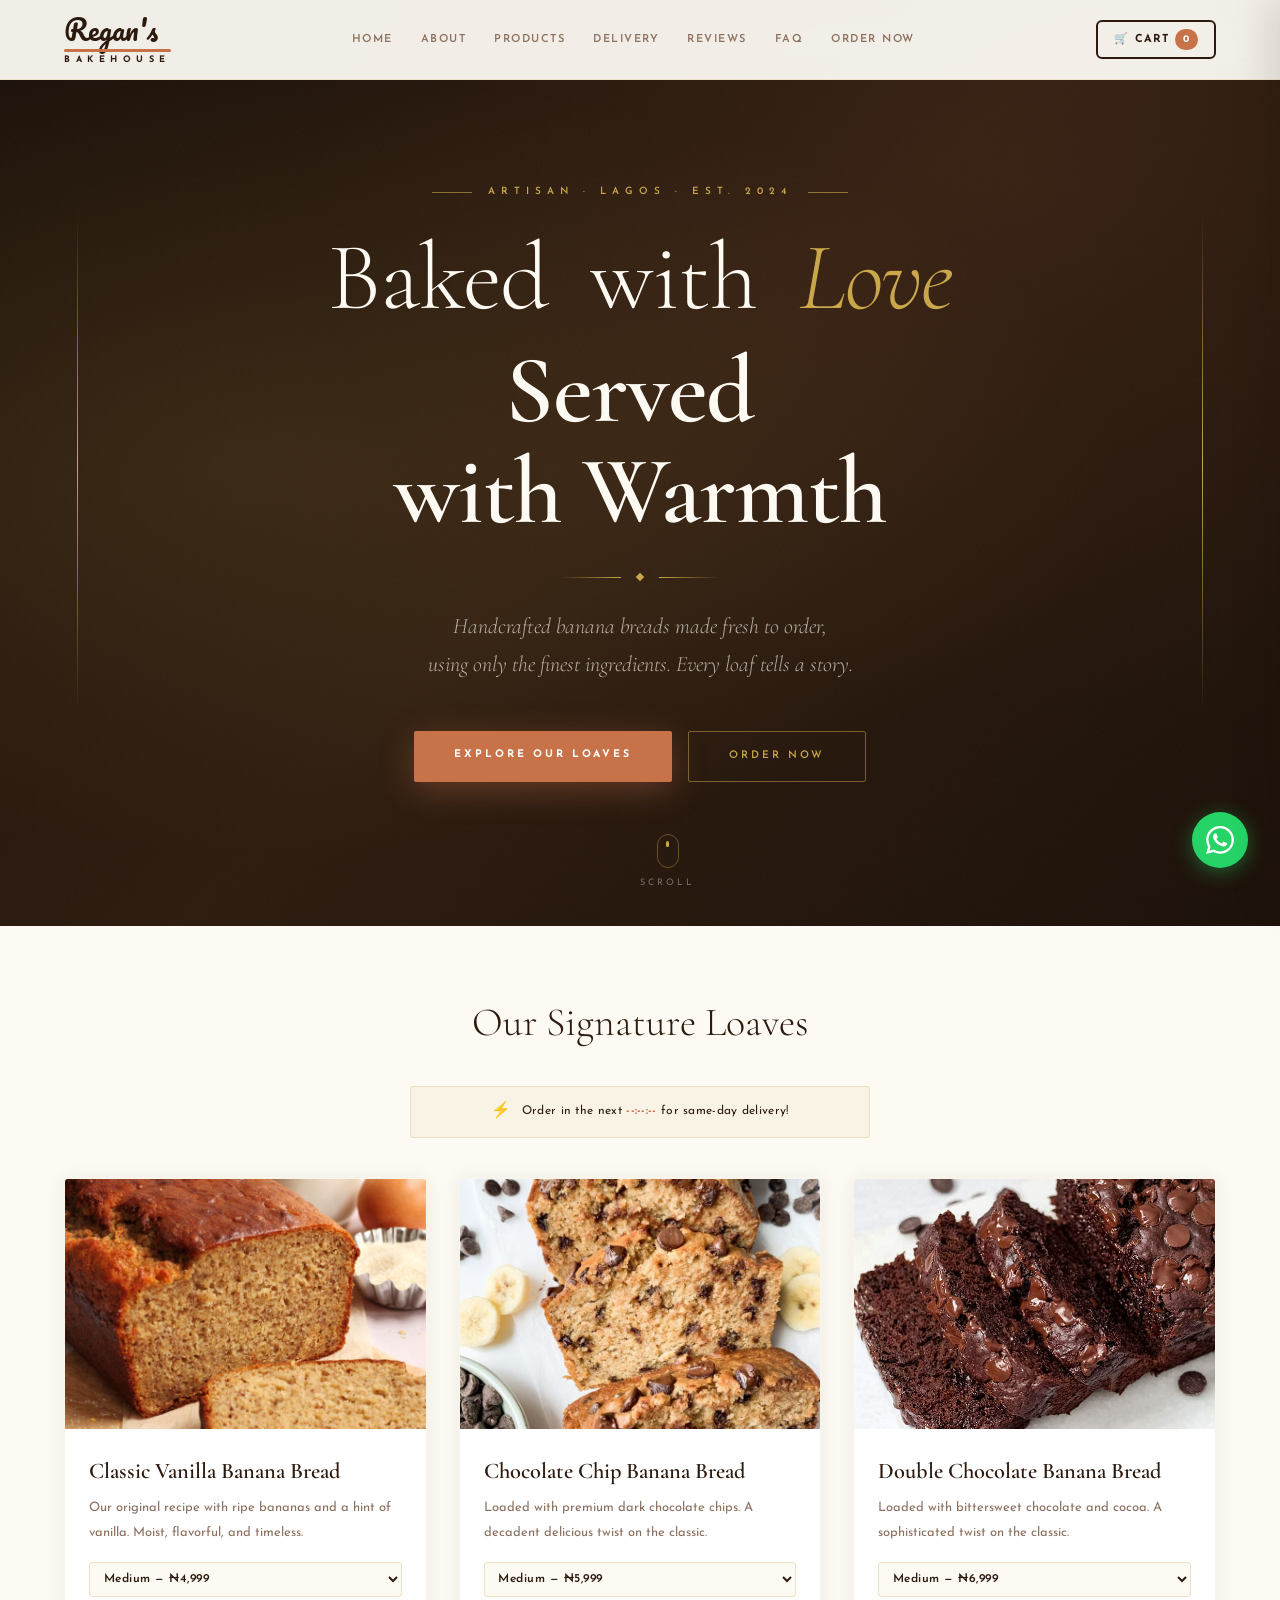
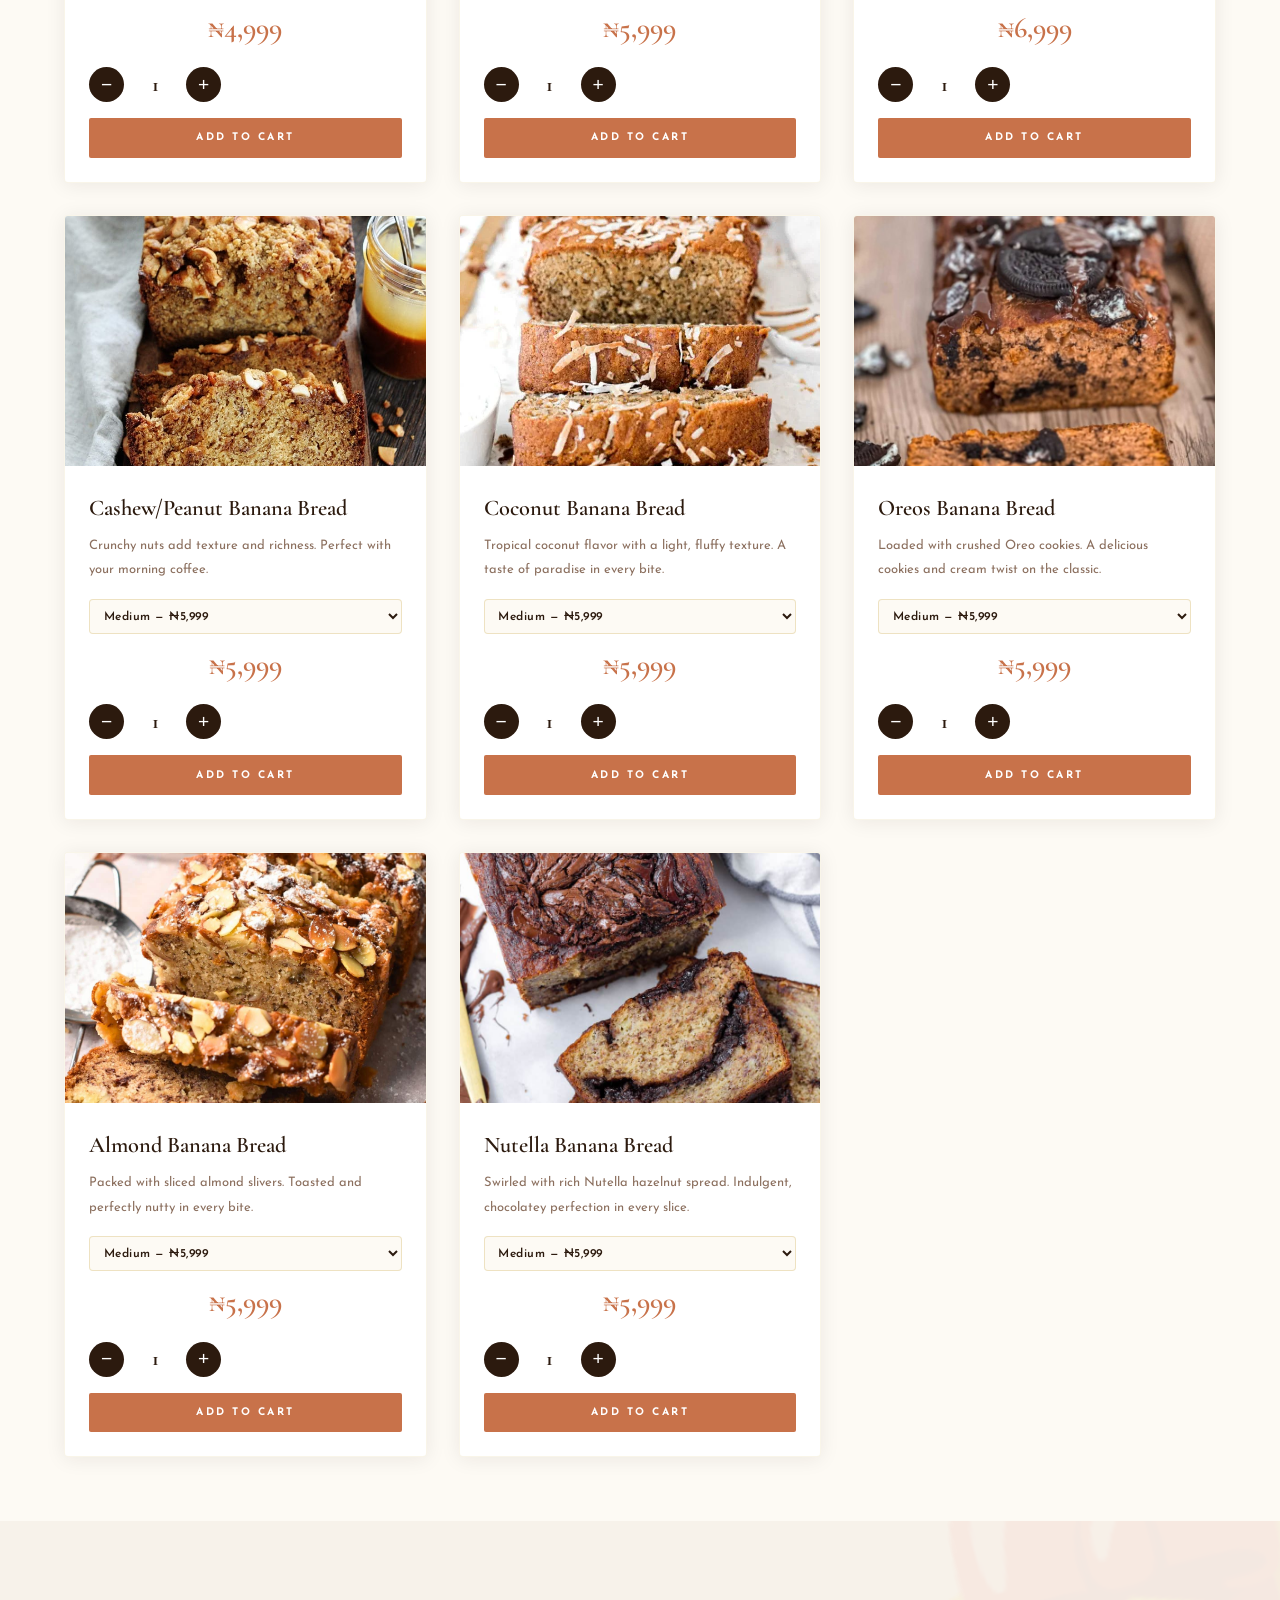
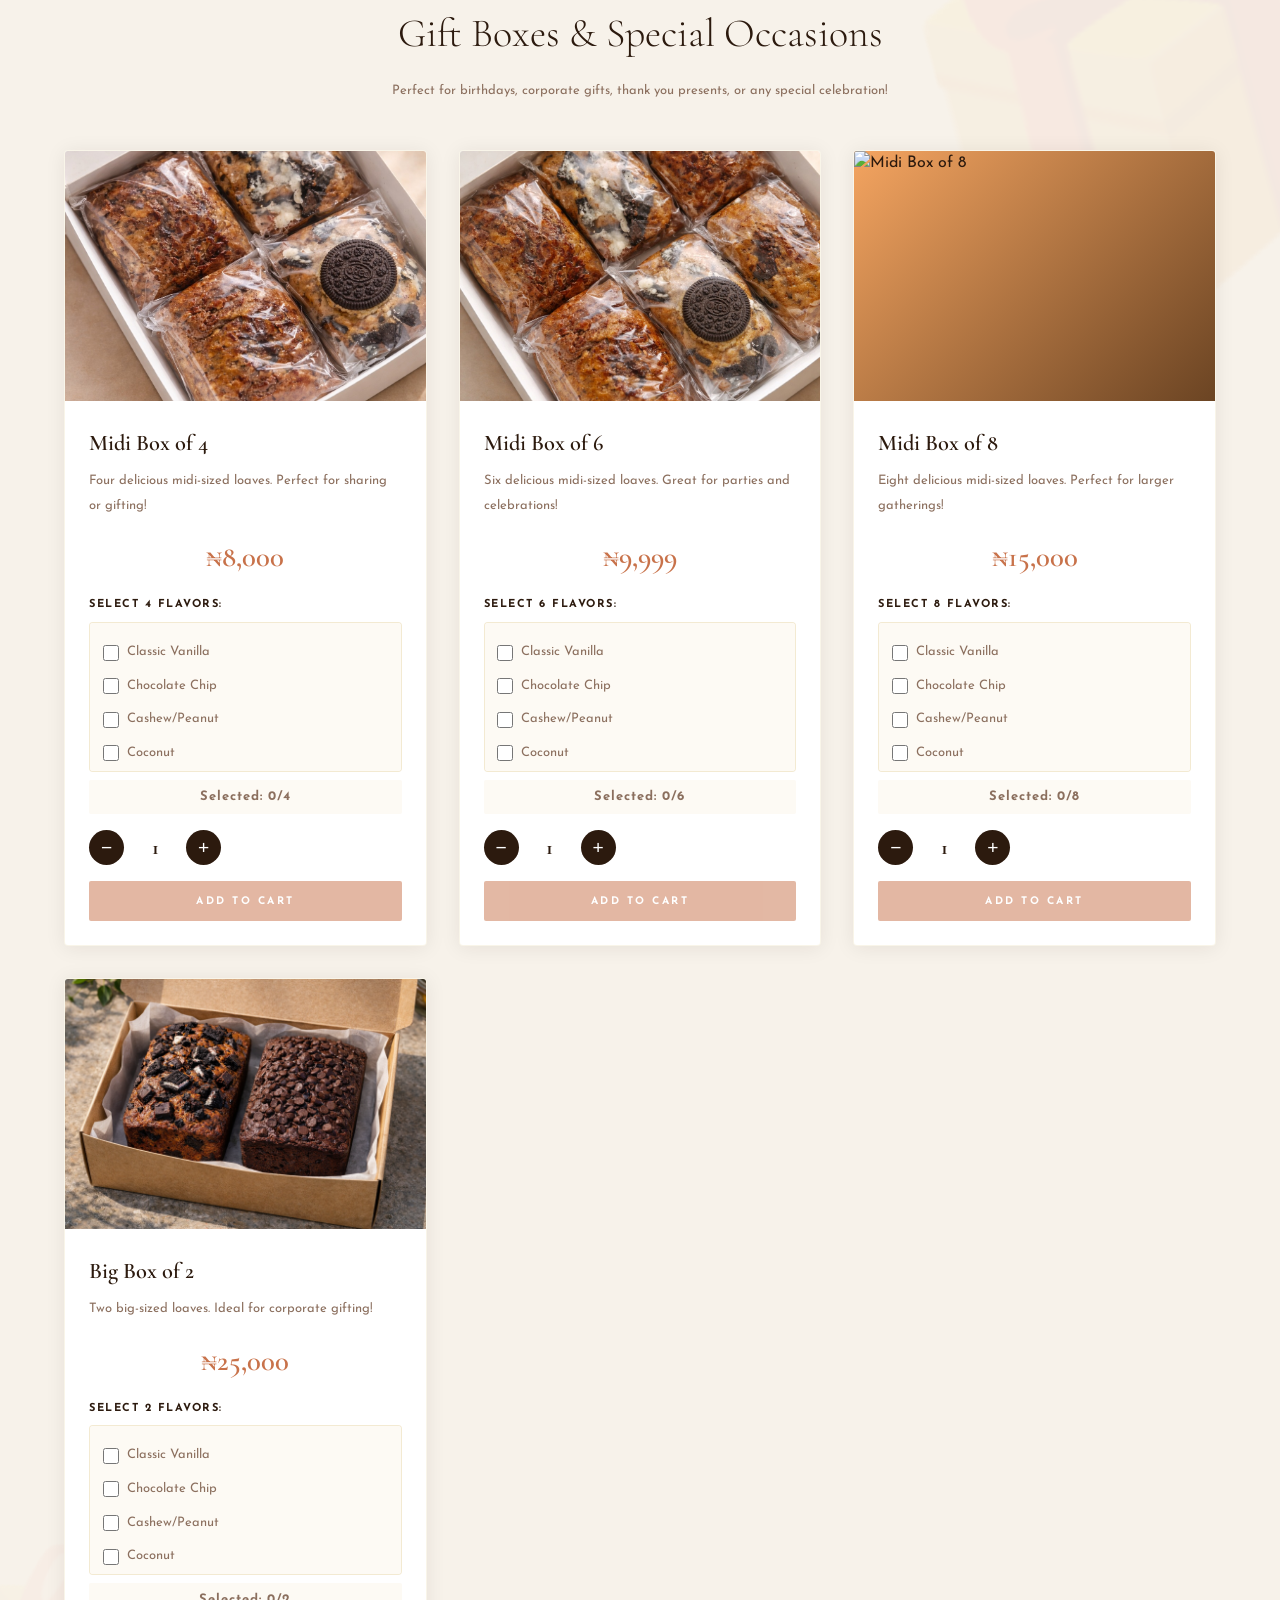
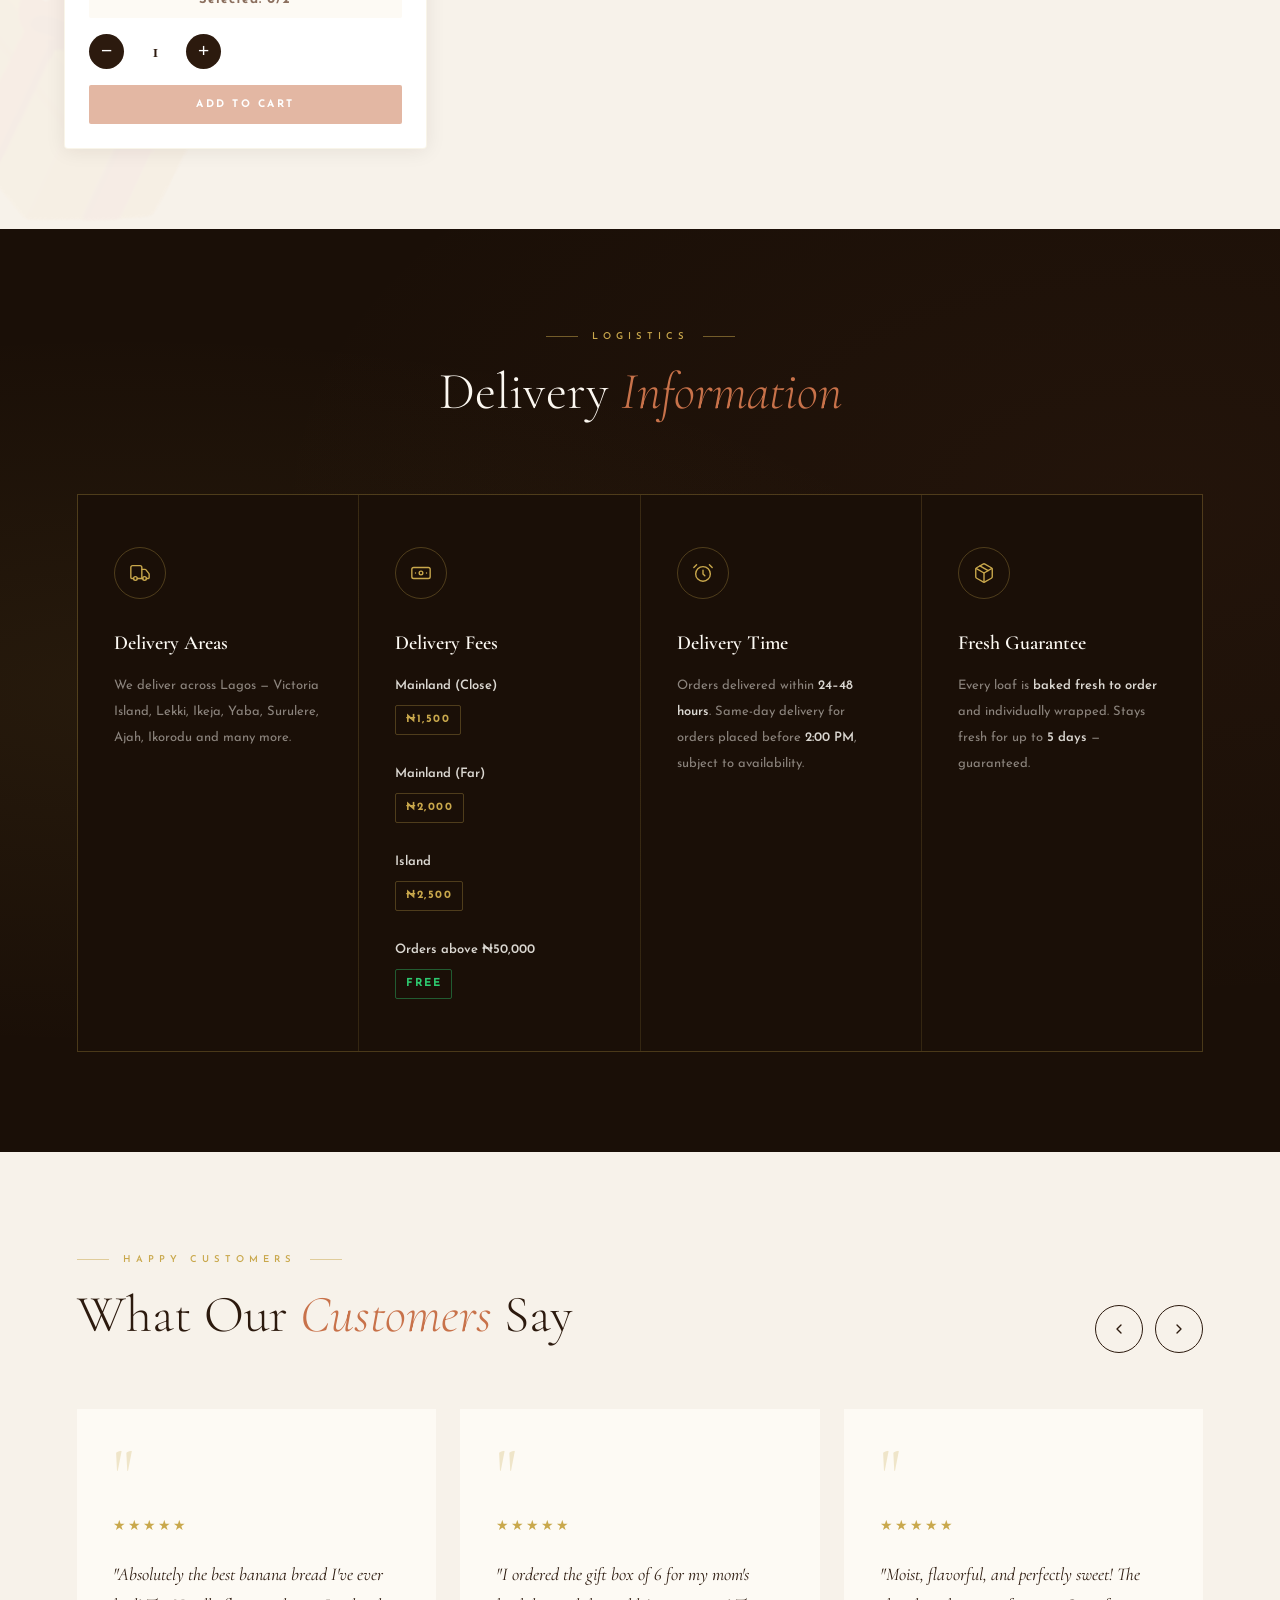
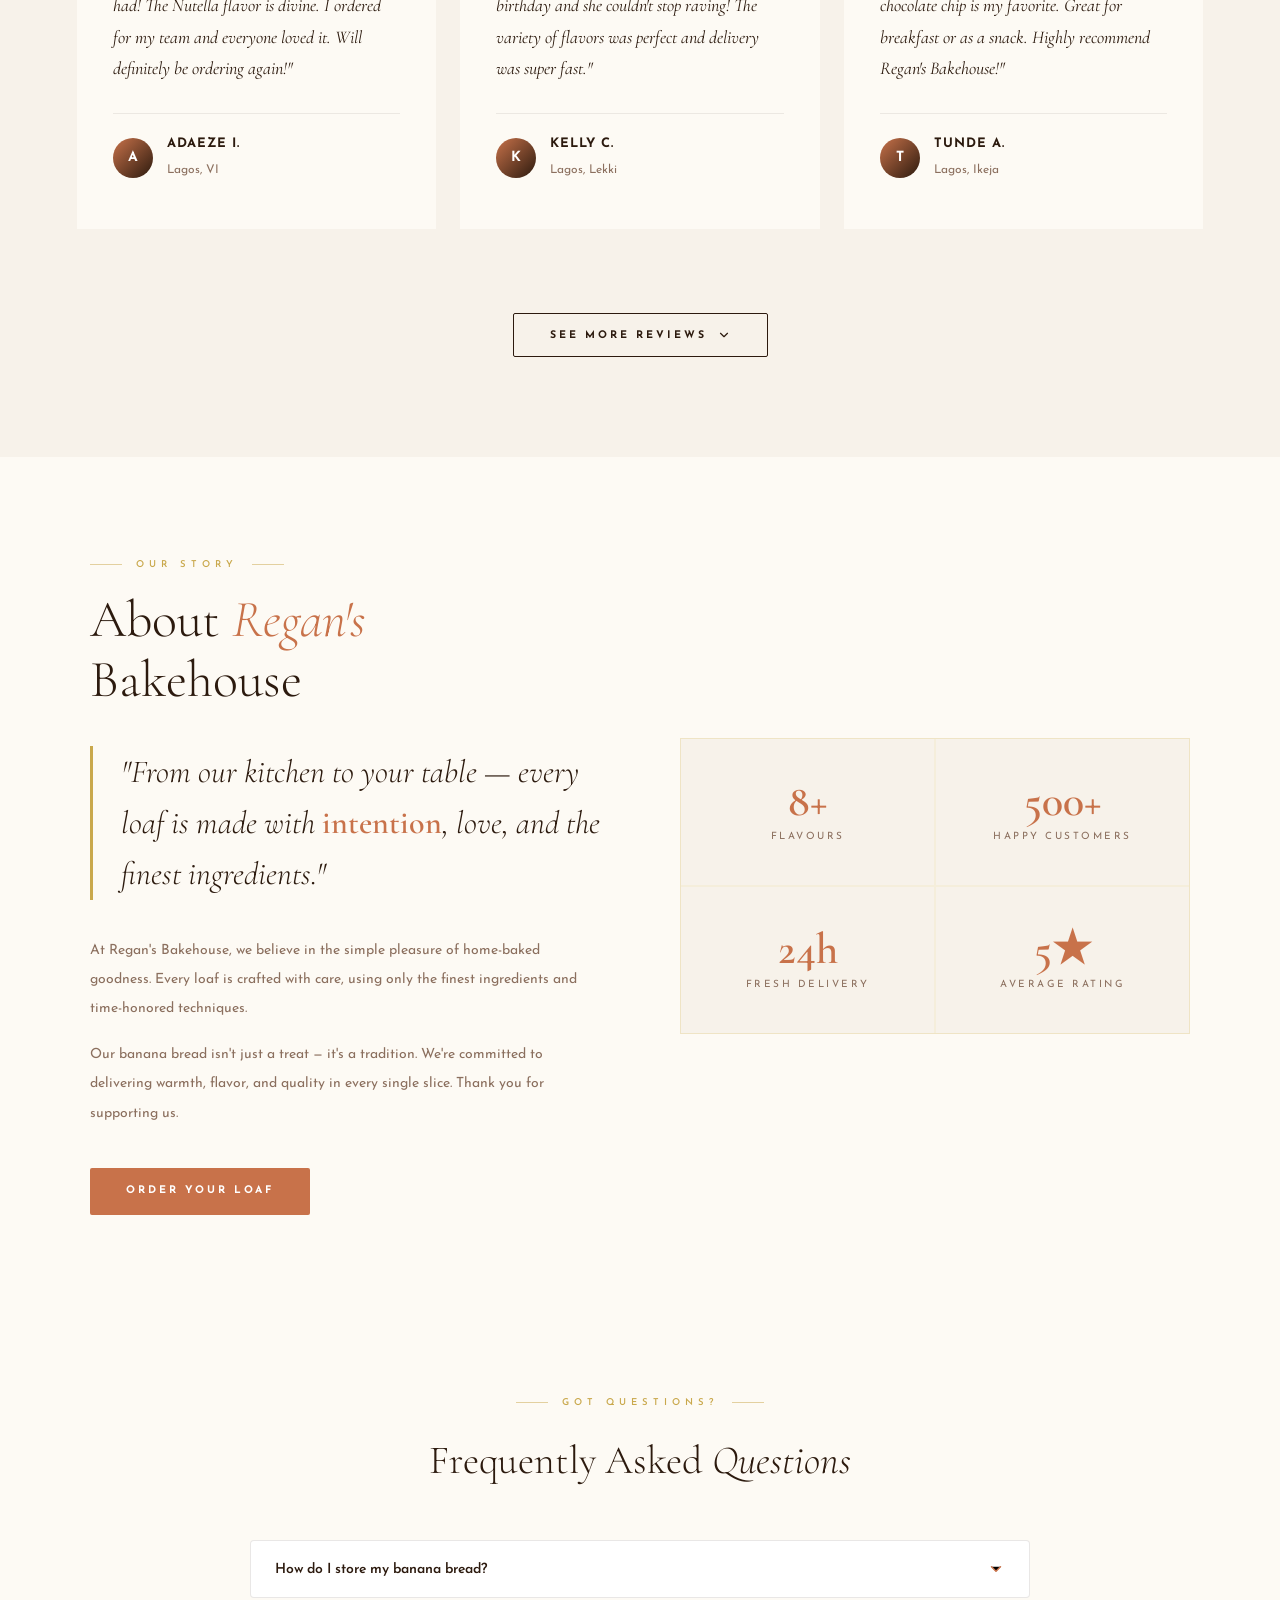
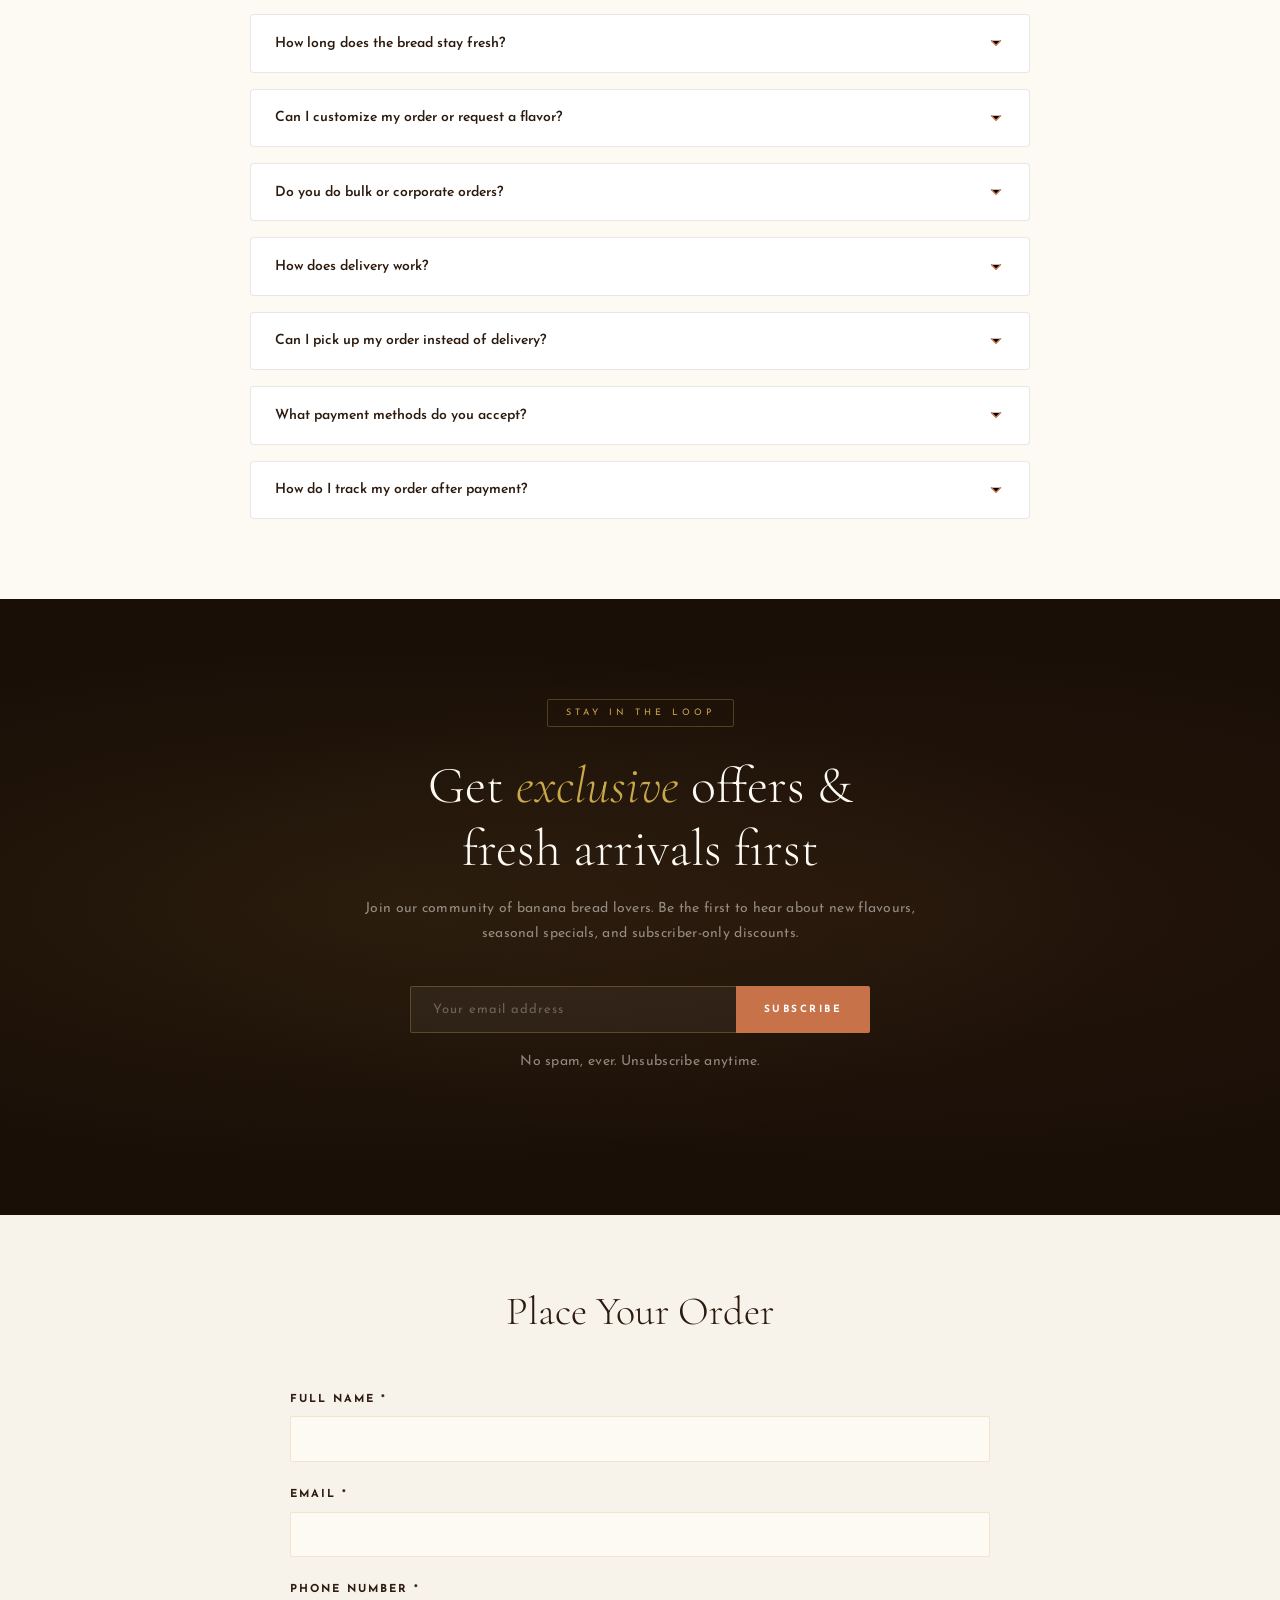
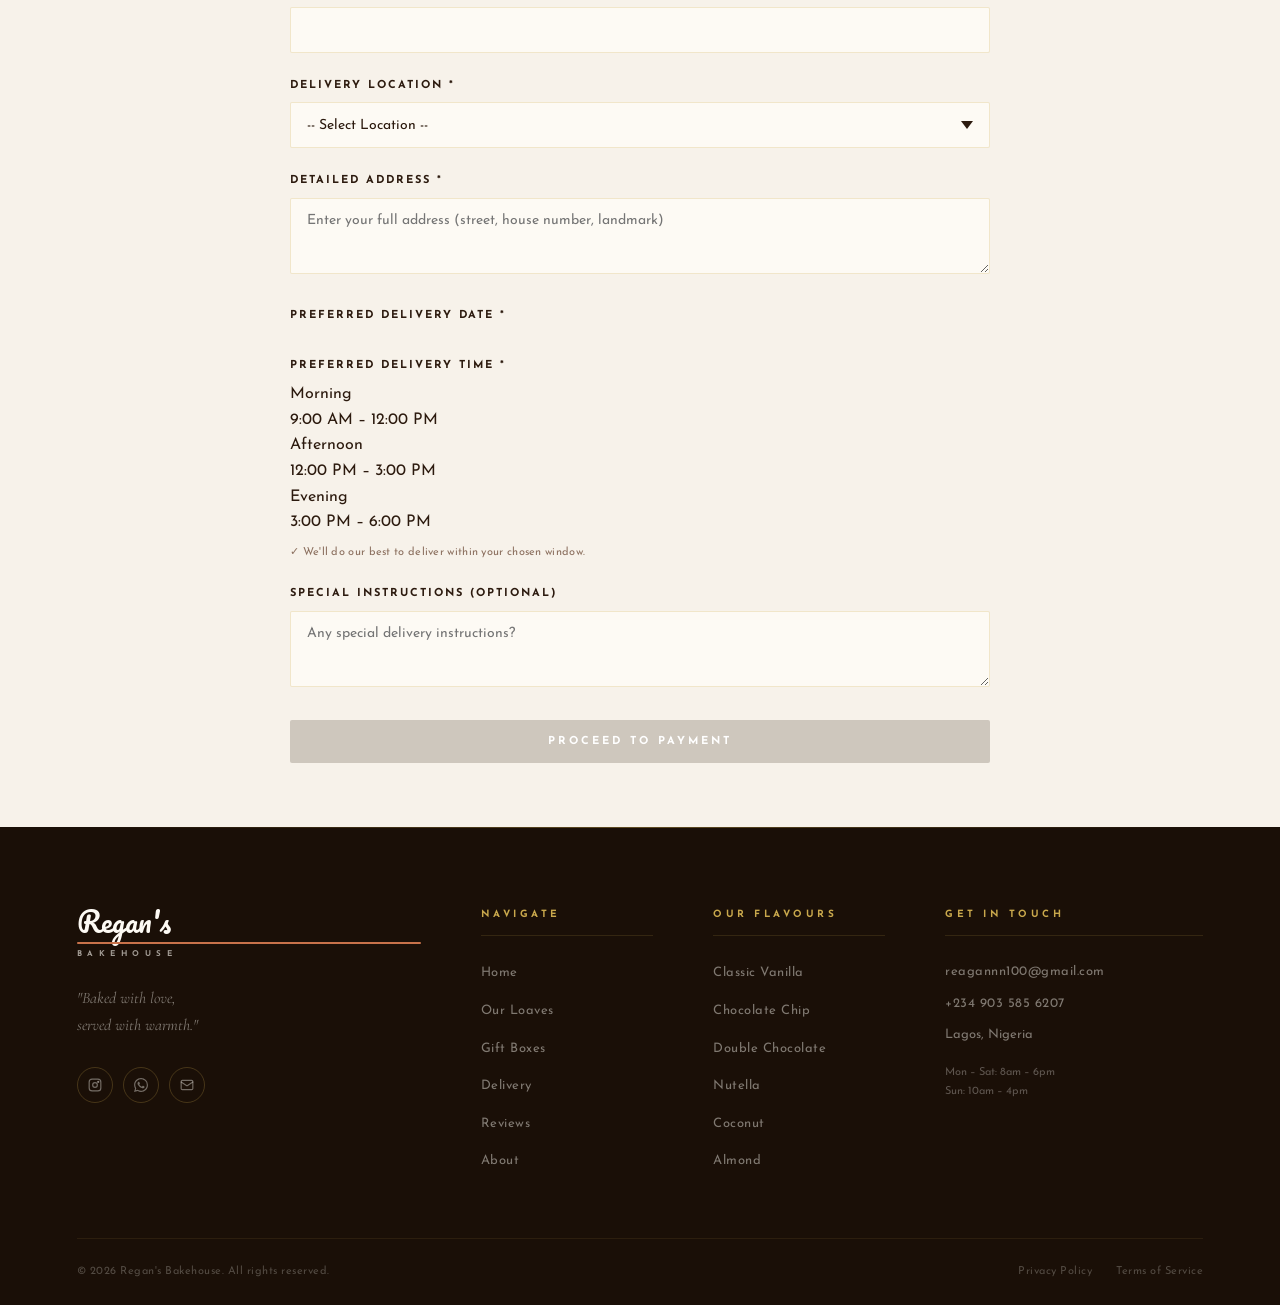
==== commit 8eb0dfec: "Update index.html" ====
--- a/index.html
+++ b/index.html
@@ -634,6 +634,33 @@
           <label for="location">Delivery Location *</label>
           <select id="location" required onchange="updateDeliveryFee()">
             <option value="">-- Select Location --</option>
+            <optgroup label="Mainland (Close) &mdash; &#8358;1,500">
+              <option value="Yaba" data-fee="1500">Yaba</option>
+              <option value="Surulere" data-fee="1500">Surulere</option>
+              <option value="Ikeja" data-fee="1500">Ikeja</option>
+              <option value="Maryland" data-fee="1500">Maryland</option>
+              <option value="Ojota" data-fee="1500">Ojota</option>
+              <option value="Gbagada" data-fee="1500">Gbagada</option>
+            </optgroup>
+            <optgroup label="Mainland (Far) &mdash; &#8358;2,000">
+              <option value="Ikorodu" data-fee="2000">Ikorodu</option>
+              <option value="Agege" data-fee="2000">Agege</option>
+              <option value="Alimosho" data-fee="2000">Alimosho</option>
+              <option value="Ejigbo" data-fee="2000">Ejigbo</option>
+              <option value="Isolo" data-fee="2000">Isolo</option>
+              <option value="Oshodi" data-fee="2000">Oshodi</option>
+            </optgroup>
+            <optgroup label="Island &mdash; &#8358;2,500">
+              <option value="Victoria Island" data-fee="2500">Victoria Island</option>
+              <option value="Ikoyi" data-fee="2500">Ikoyi</option>
+              <option value="Lekki Phase 1" data-fee="2500">Lekki Phase 1</option>
+              <option value="Lekki Phase 2" data-fee="2500">Lekki Phase 2</option>
+              <option value="Ajah" data-fee="2500">Ajah</option>
+              <option value="Banana Island" data-fee="2500">Banana Island</option>
+            </optgroup>
+            <optgroup label="Pickup (Free)">
+              <option value="Pickup &mdash; Ibafo, Ogun State" data-fee="0">Pickup &mdash; Ibafo, Ogun State</option>
+            </optgroup>
           </select>
         </div>
         <div class="form-group"><label for="address">Detailed Address *</label><textarea id="address" rows="3" placeholder="Enter your full address (street, house number, landmark)" required></textarea></div>
@@ -642,6 +669,27 @@
           <div class="date-options" id="dateOptions"></div>
           <input type="hidden" id="deliveryDate" required>
         </div>
+
+        <div class="form-group">
+          <label>Preferred Delivery Time *</label>
+          <div class="time-options" id="timeOptions">
+            <div class="time-option selected" onclick="selectTime(this, '9:00 AM - 12:00 PM')">
+              <div class="time-slot-label">Morning</div>
+              <div class="time-slot-range">9:00 AM &ndash; 12:00 PM</div>
+            </div>
+            <div class="time-option" onclick="selectTime(this, '12:00 PM - 3:00 PM')">
+              <div class="time-slot-label">Afternoon</div>
+              <div class="time-slot-range">12:00 PM &ndash; 3:00 PM</div>
+            </div>
+            <div class="time-option" onclick="selectTime(this, '3:00 PM - 6:00 PM')">
+              <div class="time-slot-label">Evening</div>
+              <div class="time-slot-range">3:00 PM &ndash; 6:00 PM</div>
+            </div>
+          </div>
+          <input type="hidden" id="deliveryTime" value="9:00 AM - 12:00 PM" required>
+          <p id="timeHint" style="font-family:'Josefin Sans',sans-serif;font-size:11px;color:var(--muted);margin-top:8px;letter-spacing:0.3px;">&#10003; We'll do our best to deliver within your chosen window.</p>
+        </div>
+
         <div class="form-group"><label for="notes">Special Instructions (Optional)</label><textarea id="notes" rows="3" placeholder="Any special delivery instructions?"></textarea></div>
         <button type="submit" class="submit-btn" id="submitBtn" disabled>Proceed to Payment</button>
       </form>
@@ -1131,6 +1179,25 @@
       document.querySelectorAll('.date-option').forEach(function(d) { d.classList.remove('selected'); });
       el.classList.add('selected');
       document.getElementById('deliveryDate').value = dateStr;
+      var now = new Date();
+      var lagos = new Date(now.getTime() + now.getTimezoneOffset()*60000 + 3600000);
+      var today = lagos.toISOString().split('T')[0];
+      var hint = document.getElementById('timeHint');
+      if (hint) {
+        if (dateStr === today && lagos.getHours() >= 14) {
+          hint.innerHTML = '&#9888; Same-day window closed &mdash; we'll deliver tomorrow in your chosen slot.';
+          hint.style.color = 'var(--orange)';
+        } else {
+          hint.innerHTML = '&#10003; We'll do our best to deliver within your chosen window.';
+          hint.style.color = 'var(--muted)';
+        }
+      }
+    }
+
+    function selectTime(el, timeStr) {
+      document.querySelectorAll('.time-option').forEach(function(t) { t.classList.remove('selected'); });
+      el.classList.add('selected');
+      document.getElementById('deliveryTime').value = timeStr;
     }
     buildDatePicker();
 
@@ -1157,11 +1224,11 @@
         .then(function(r){console.log("[EmailJS] Business:",r.status);}).catch(function(e){console.error(e);});
     }
     function logToGoogleSheets(od, ref) {
-      fetch(GOOGLE_SHEET_WEBHOOK,{method:"POST",headers:{"Content-Type":"text/plain"},body:JSON.stringify({token:WEBHOOK_SECRET,timestamp:new Date().toLocaleString("en-NG",{timeZone:"Africa/Lagos"}),payment_ref:ref,customer_name:od.name,customer_email:od.email,customer_phone:od.phone,delivery_location:od.location,delivery_address:od.address,delivery_date:od.deliveryDate||"Not specified",order_items:od.orderItemsText,subtotal:od.subtotal,delivery_fee:od.deliveryFeeAmount,total:od.total,notes:od.notes||"None",status:"Paid",source:"Website"})})
+      fetch(GOOGLE_SHEET_WEBHOOK,{method:"POST",headers:{"Content-Type":"text/plain"},body:JSON.stringify({token:WEBHOOK_SECRET,timestamp:new Date().toLocaleString("en-NG",{timeZone:"Africa/Lagos"}),payment_ref:ref,customer_name:od.name,customer_email:od.email,customer_phone:od.phone,delivery_location:od.location,delivery_address:od.address,delivery_date:od.deliveryDate||"Not specified",delivery_time:od.deliveryTime||"Not specified",order_items:od.orderItemsText,subtotal:od.subtotal,delivery_fee:od.deliveryFeeAmount,total:od.total,notes:od.notes||"None",status:"Paid",source:"Website"})})
         .then(function(r){return r.json();}).then(function(d){console.log("[Sheets]",d);}).catch(function(e){console.error(e);});
     }
     function sendWhatsAppNotification(od, ref) {
-      const msg = "Regan's Bakehouse - NEW PAID ORDER\n\nPayment Ref: " + ref + "\n\nCustomer: " + od.name + "\nEmail: " + od.email + "\nPhone: " + od.phone + "\nLocation: " + od.location + "\nAddress: " + od.address + "\nDelivery Date: " + (od.deliveryDate||"Not specified") + "\n\nORDER:\n" + od.orderItemsText + "\n\nSubtotal: N" + od.subtotal + "\nDelivery: N" + od.deliveryFeeAmount + "\nTOTAL PAID: N" + od.total + "\n\nNotes: " + (od.notes||"None");
+      const msg = "Regan's Bakehouse - NEW PAID ORDER\n\nPayment Ref: " + ref + "\n\nCustomer: " + od.name + "\nEmail: " + od.email + "\nPhone: " + od.phone + "\nLocation: " + od.location + "\nAddress: " + od.address + "\nDelivery Date: " + (od.deliveryDate||"Not specified") + "\nDelivery Time: " + (od.deliveryTime||"Not specified") + "\n\nORDER:\n" + od.orderItemsText + "\n\nSubtotal: N" + od.subtotal + "\nDelivery: N" + od.deliveryFeeAmount + "\nTOTAL PAID: N" + od.total + "\n\nNotes: " + (od.notes||"None");
       window.open("https://wa.me/" + BUSINESS_PHONE + "?text=" + encodeURIComponent(msg), "_blank");
     }
 
--- a/style.css
+++ b/style.css
@@ -892,3 +892,22 @@
   .urgency-bar p { font-size: 10px; }
   .toast { right: 16px; bottom: 80px; }
 }
+
+/* ── SAME DAY NOTICE ── */
+.same-day-notice {
+  display: flex;
+  align-items: center;
+  justify-content: center;
+  gap: 10px;
+  background: rgba(201,168,76,0.08);
+  border: 1px solid rgba(201,168,76,0.25);
+  border-radius: 4px;
+  padding: 12px 24px;
+  margin: -1rem auto 2.5rem;
+  max-width: 460px;
+  font-family: 'Josefin Sans', sans-serif;
+  font-size: 12px;
+  color: var(--brown);
+  letter-spacing: 0.3px;
+}
+.same-day-icon { font-size: 16px; flex-shrink: 0; }
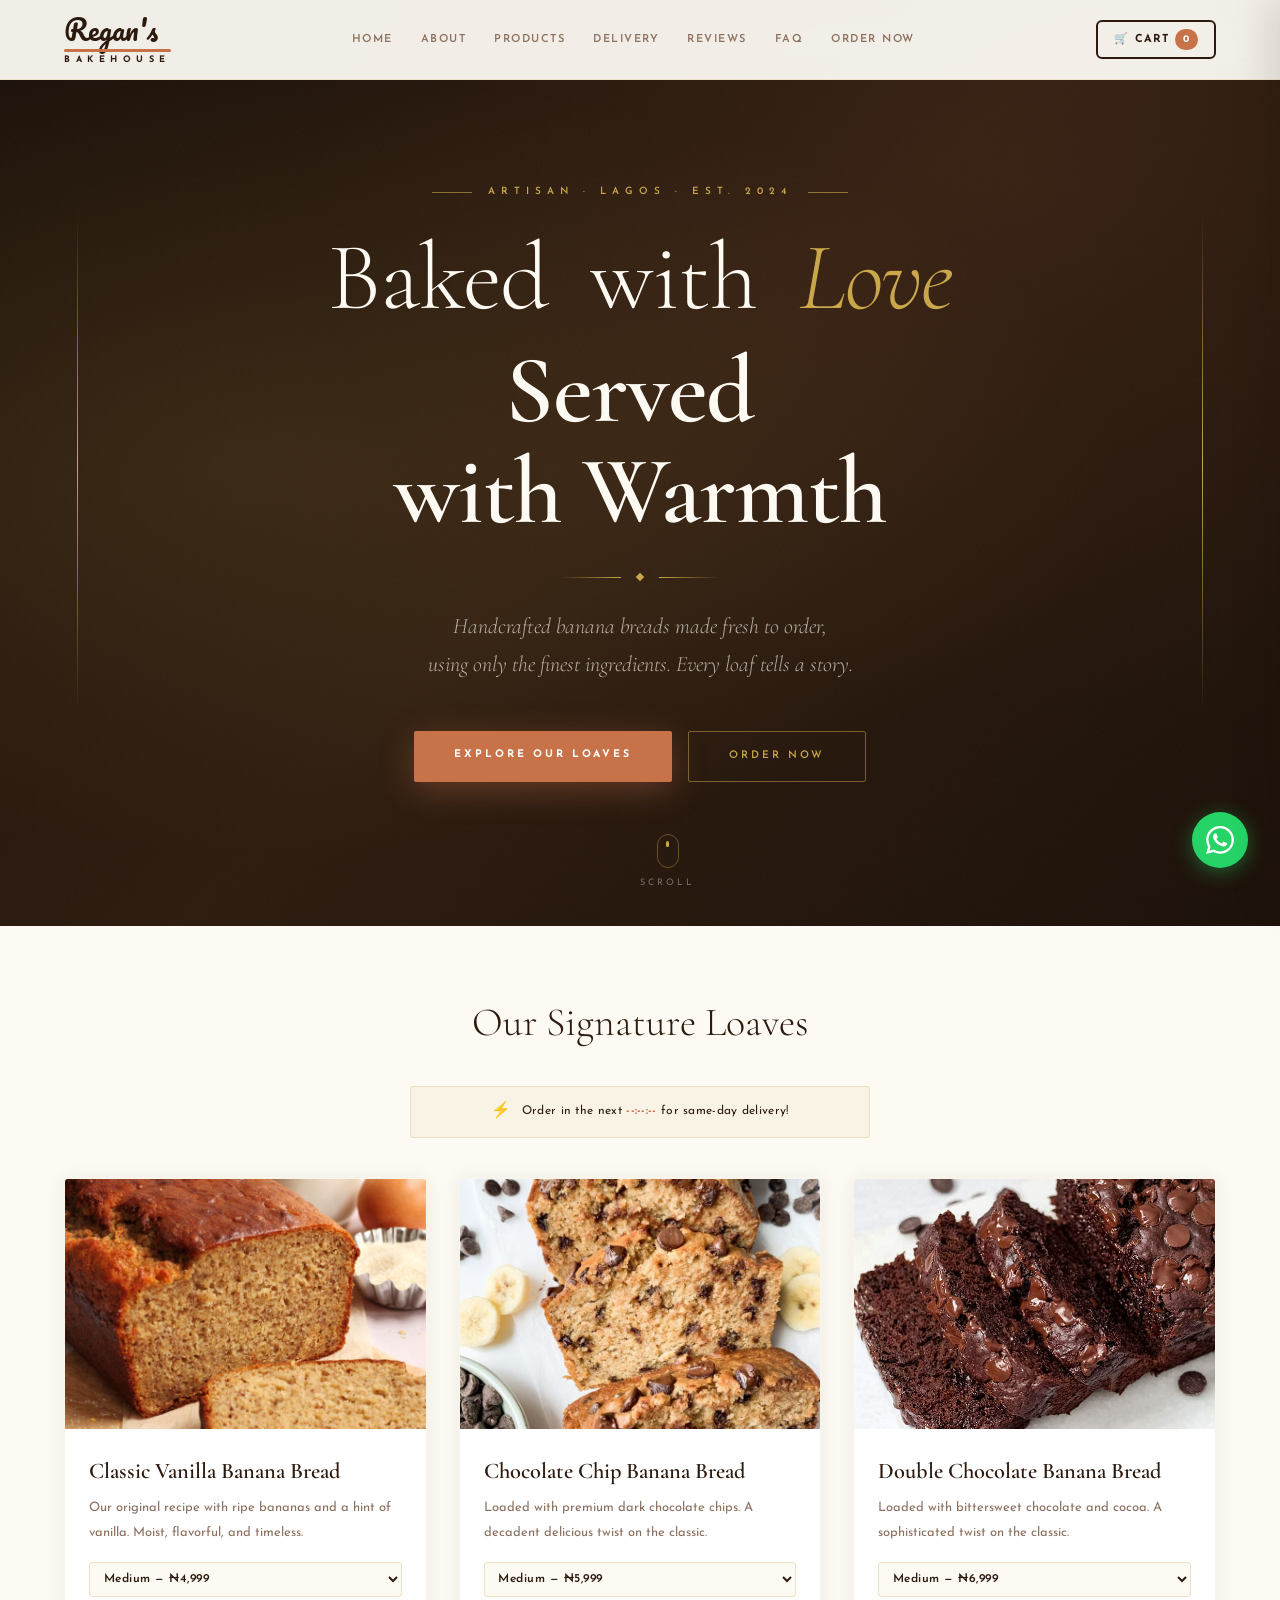
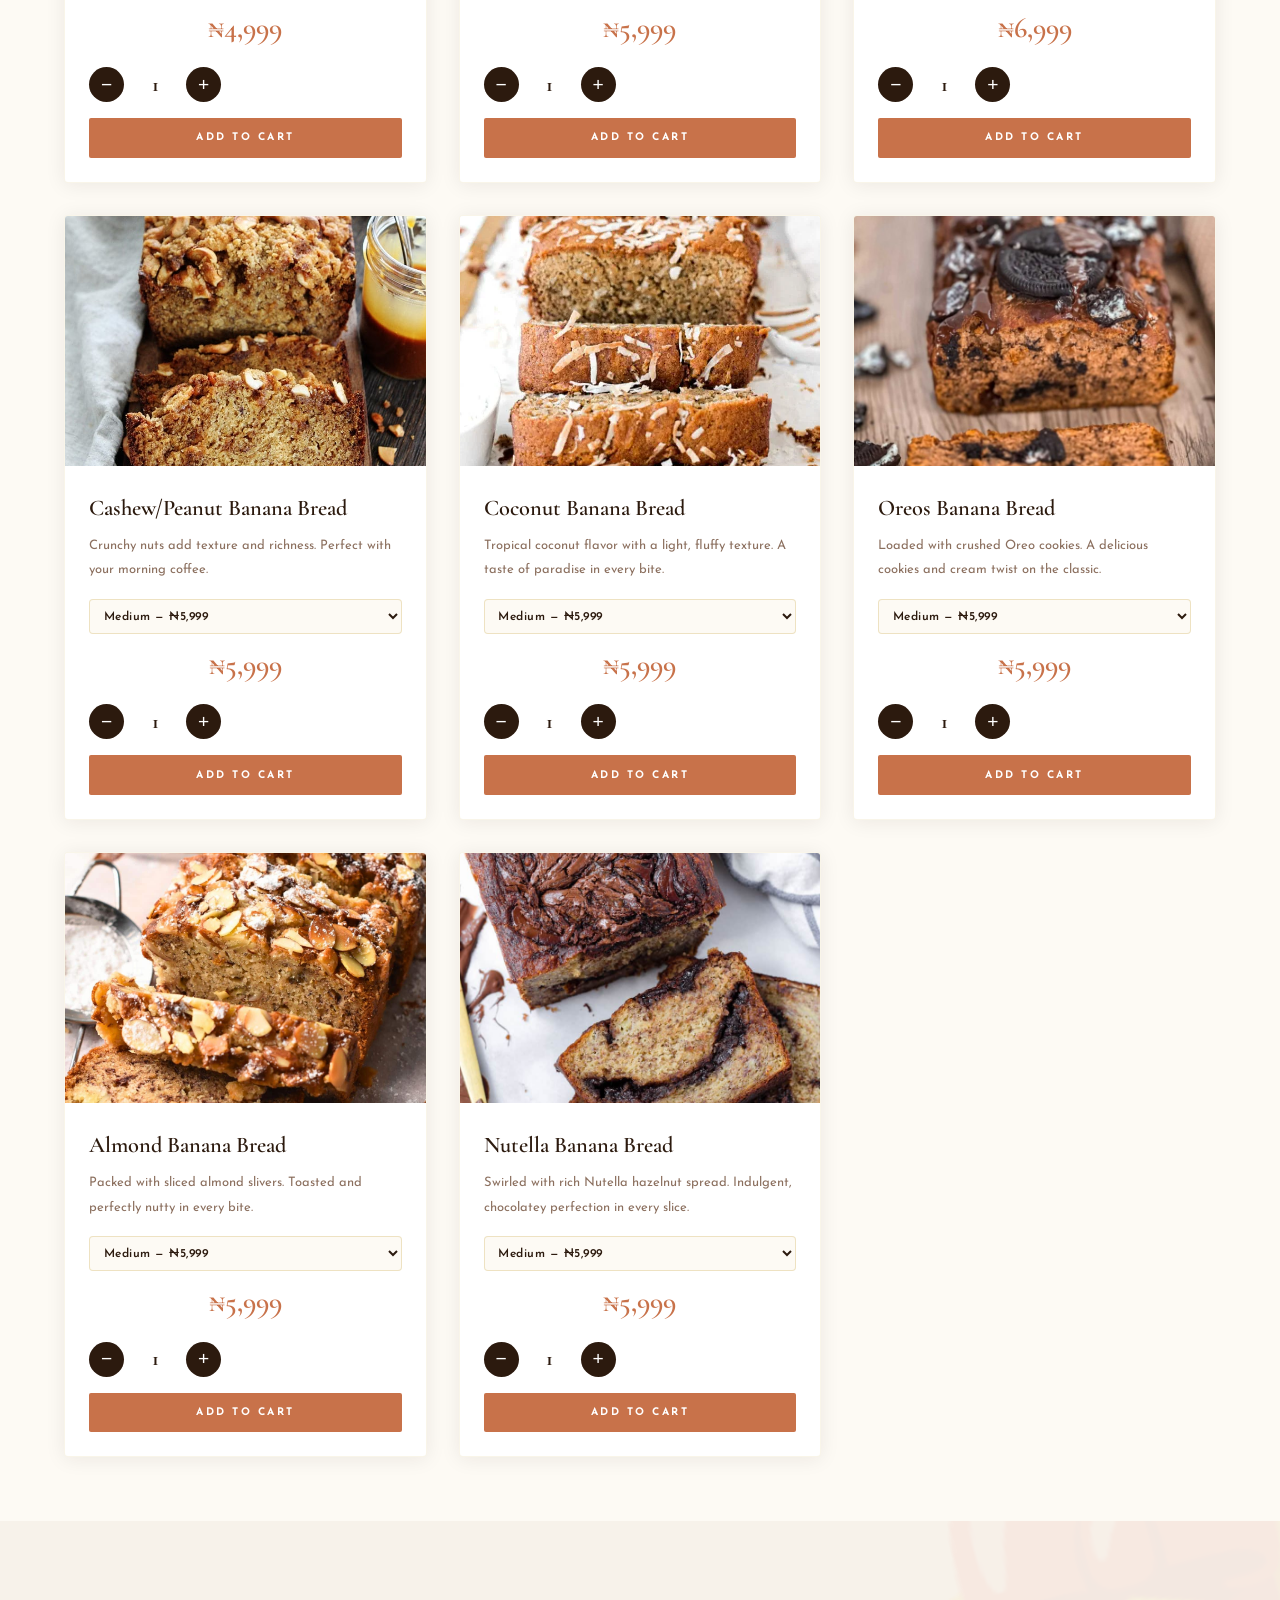
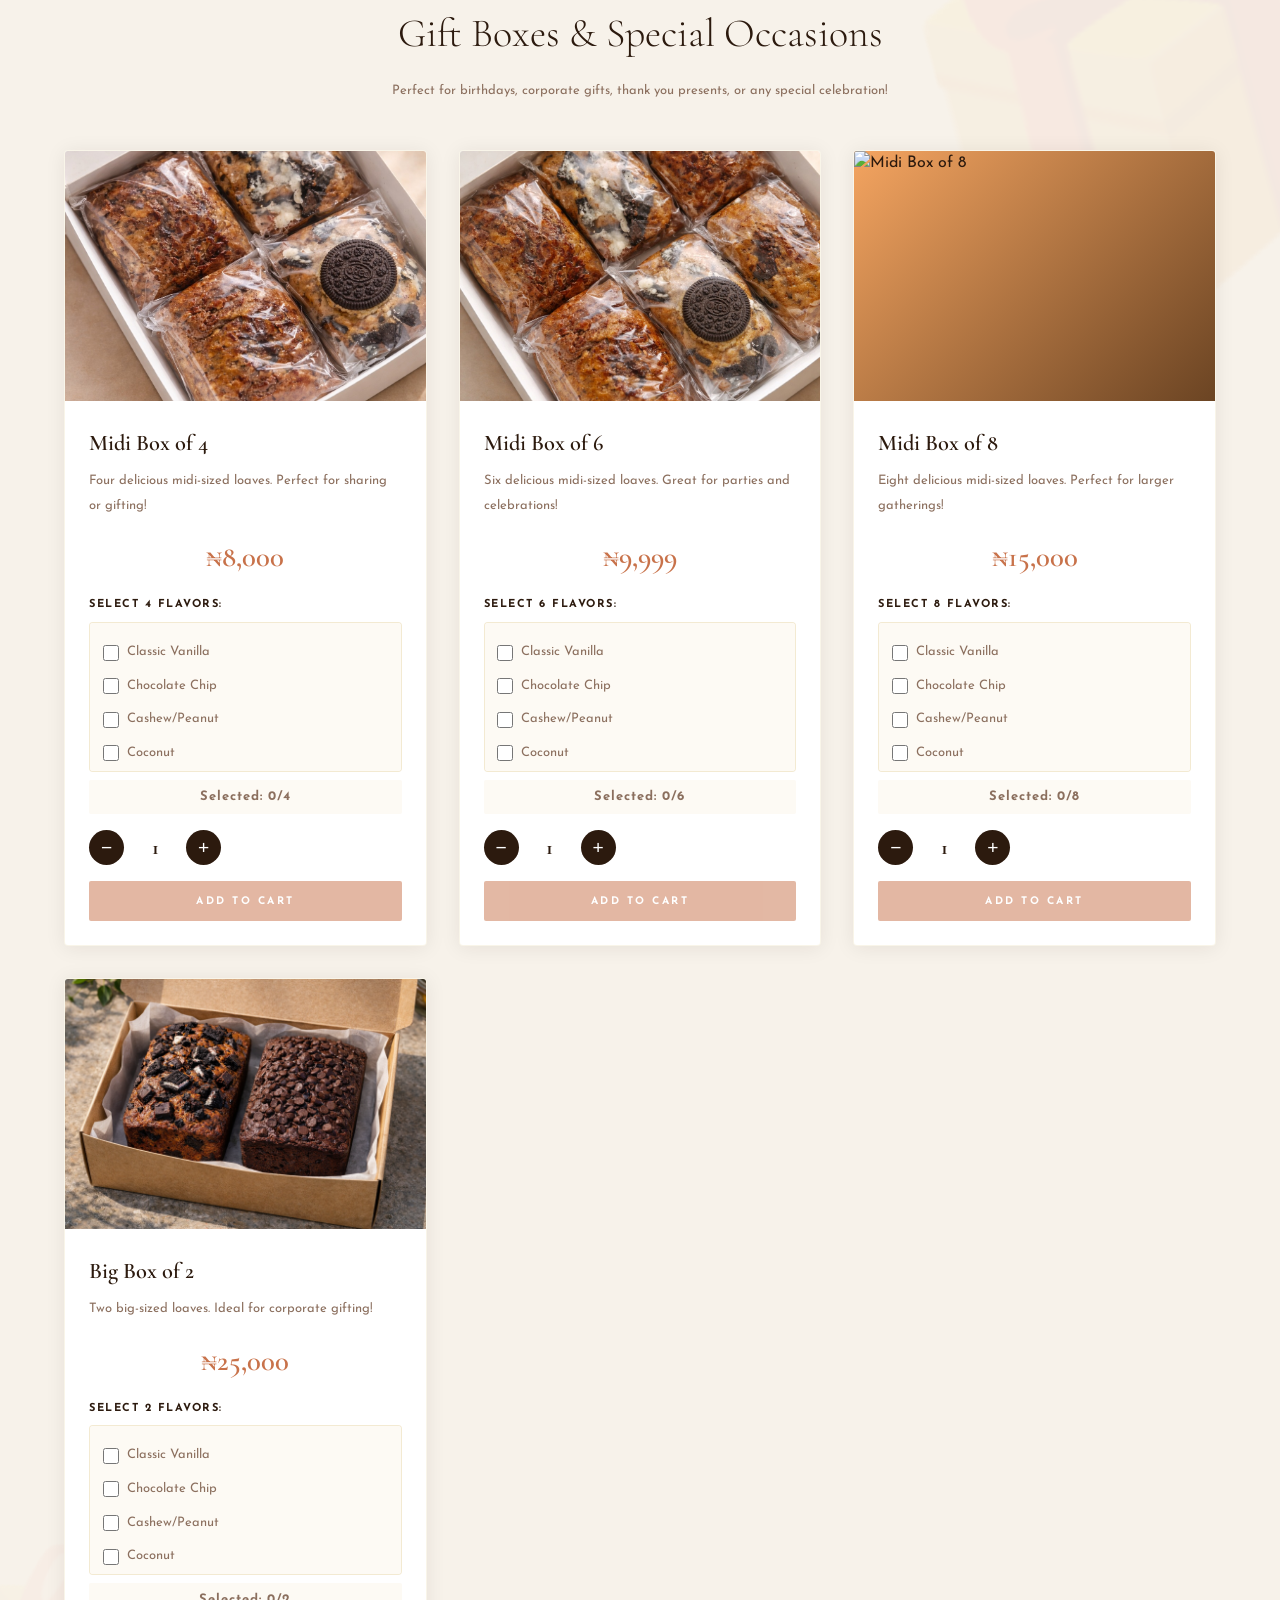
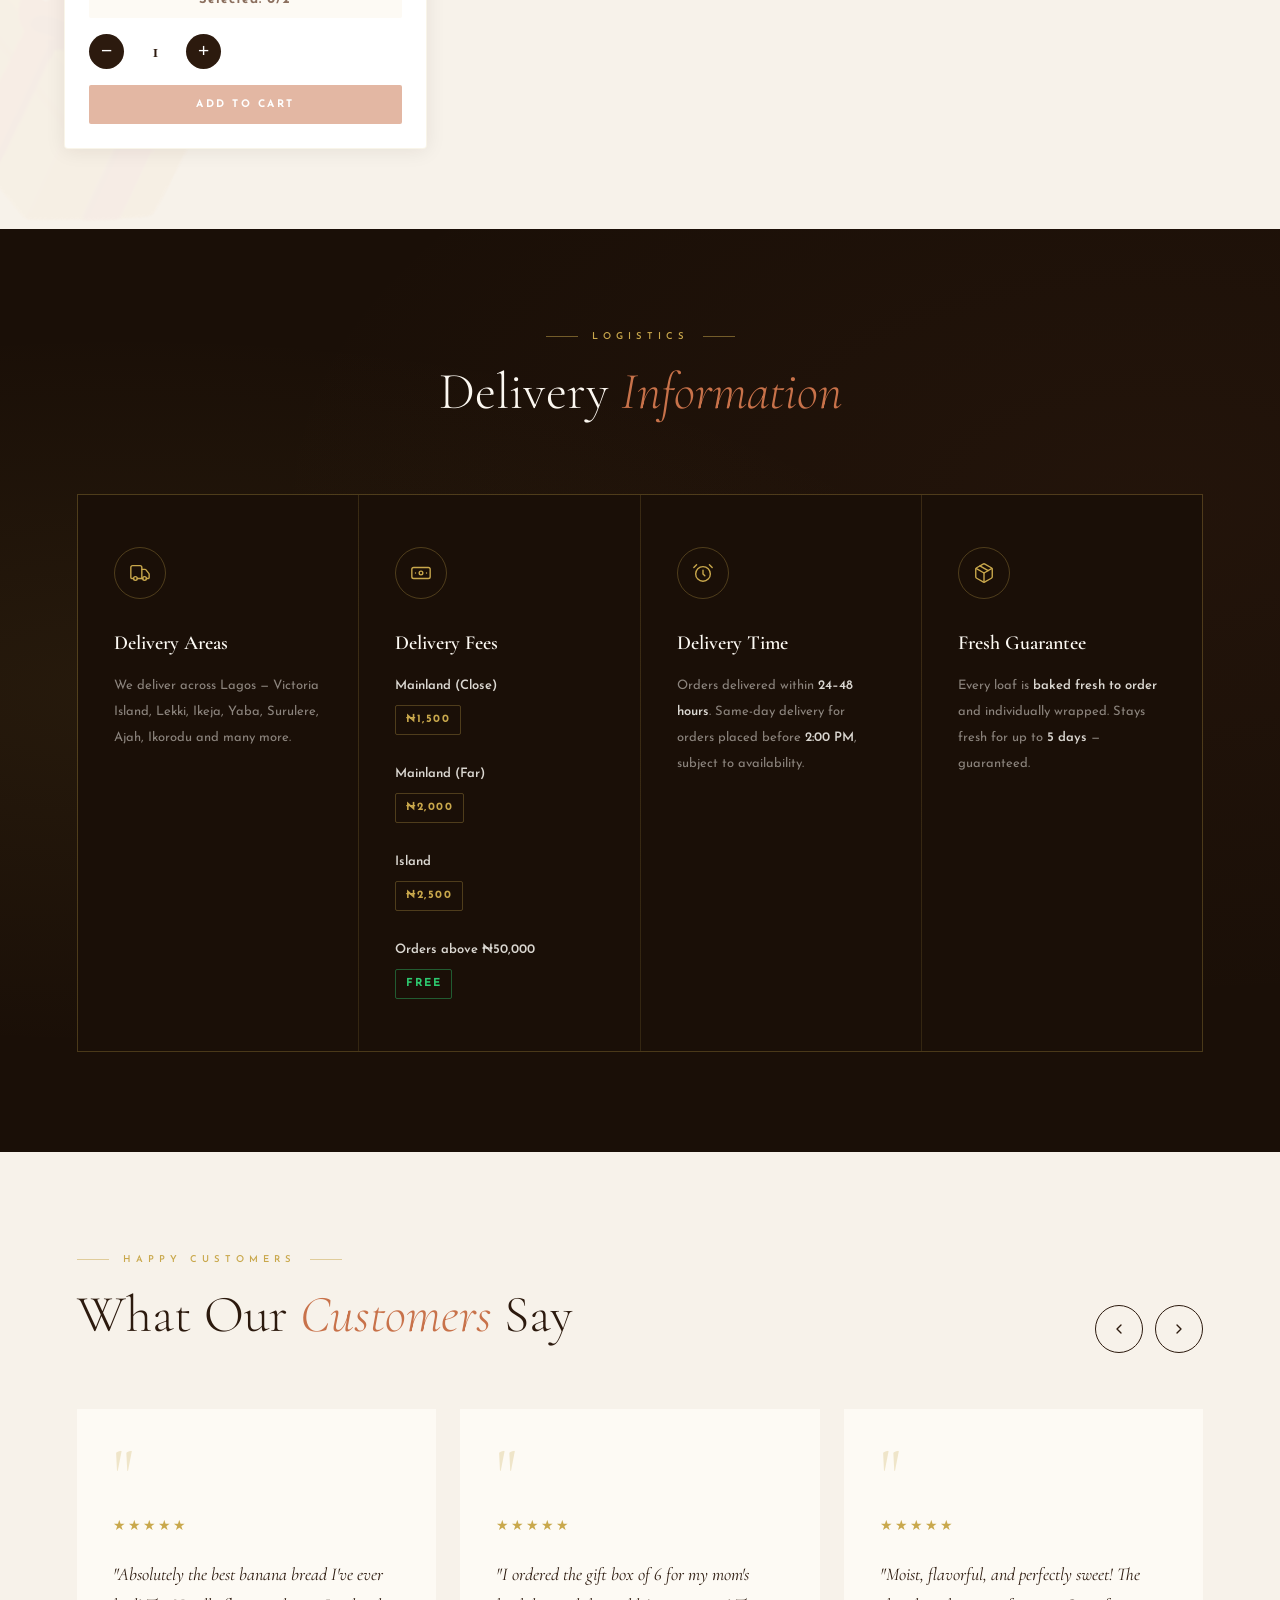
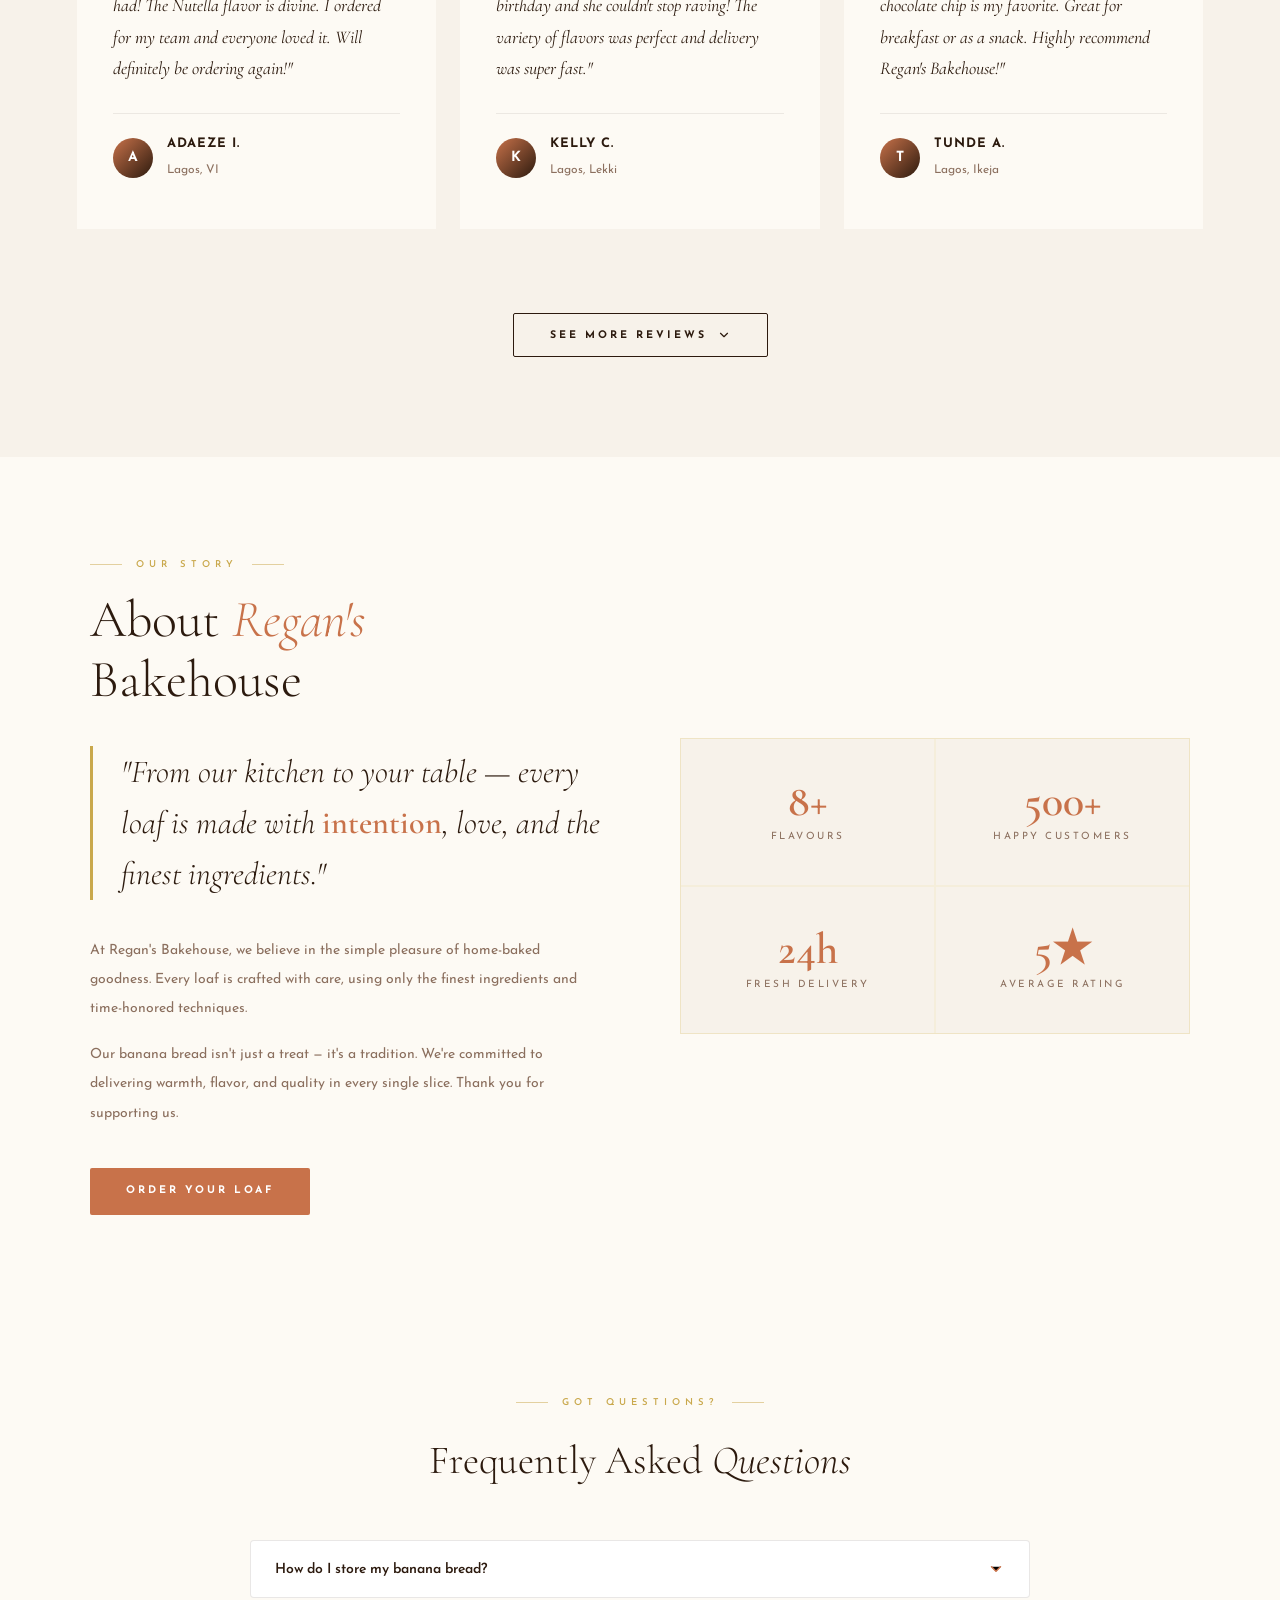
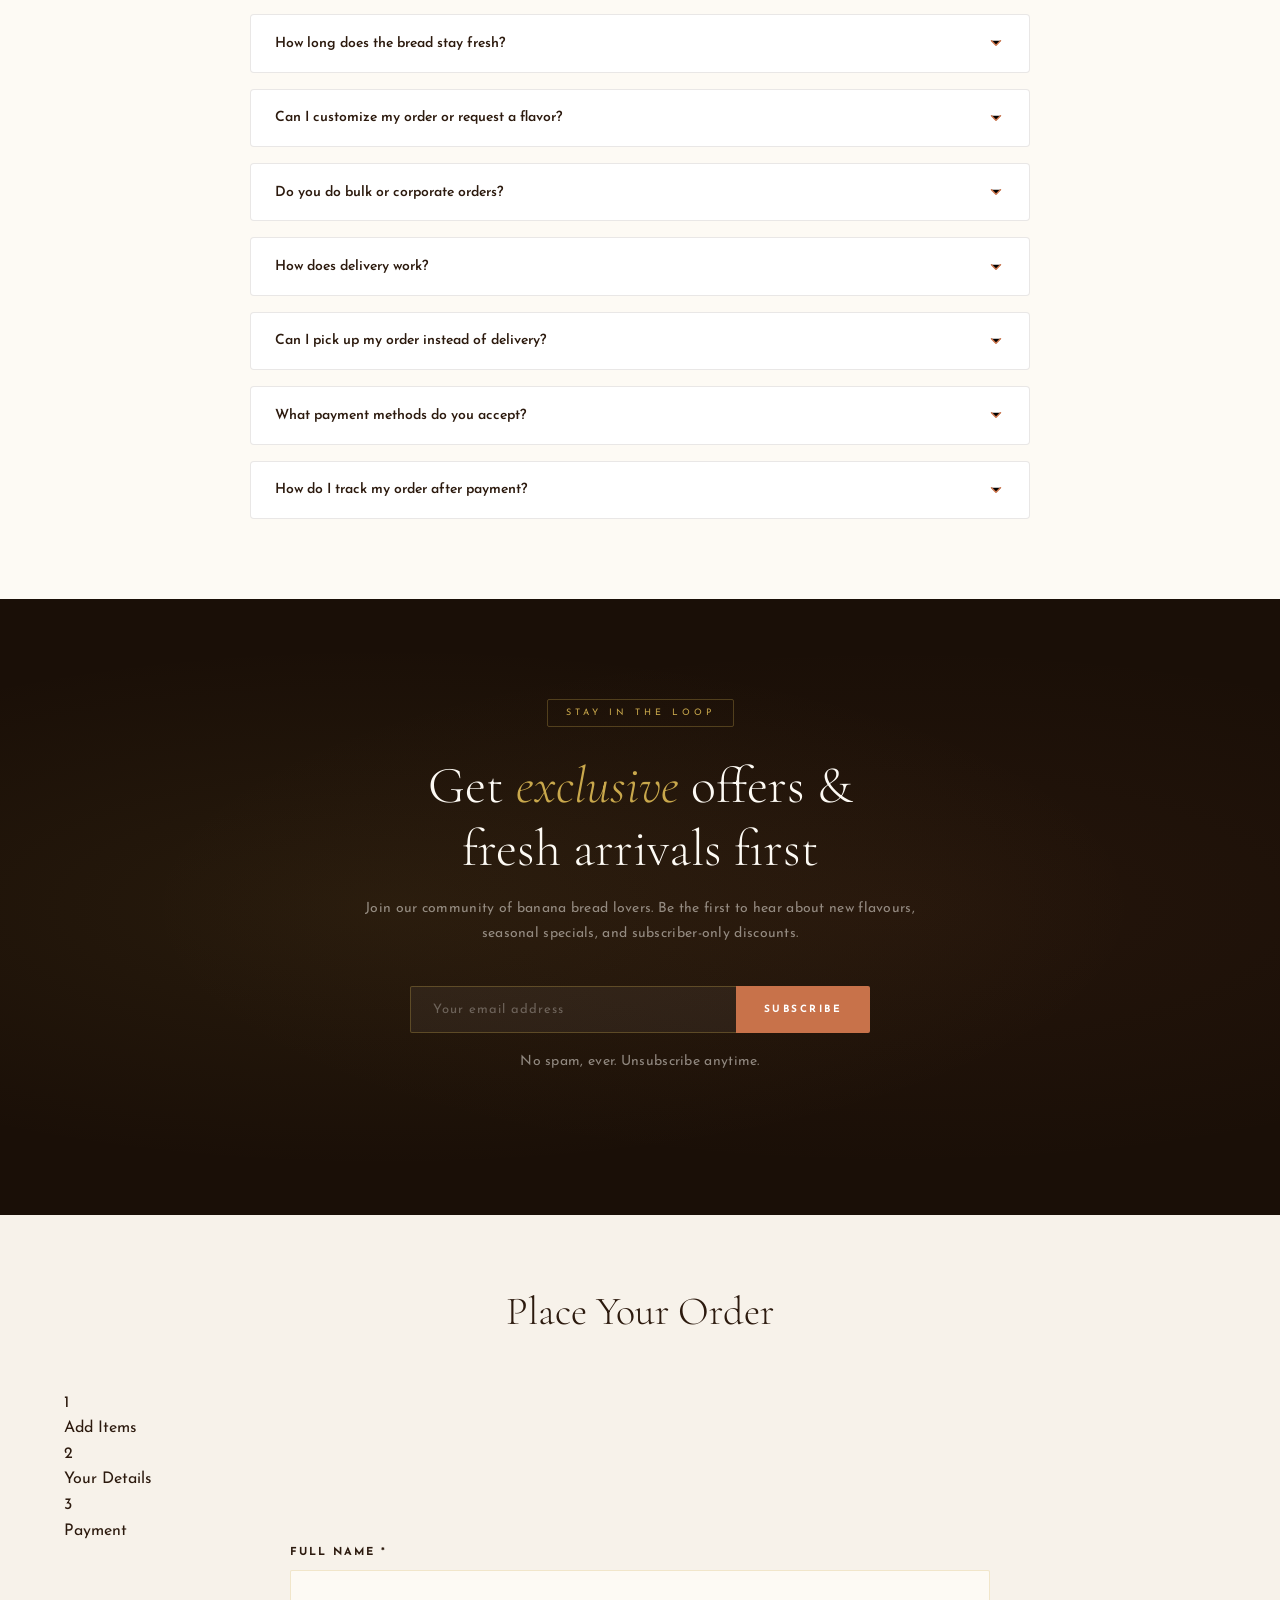
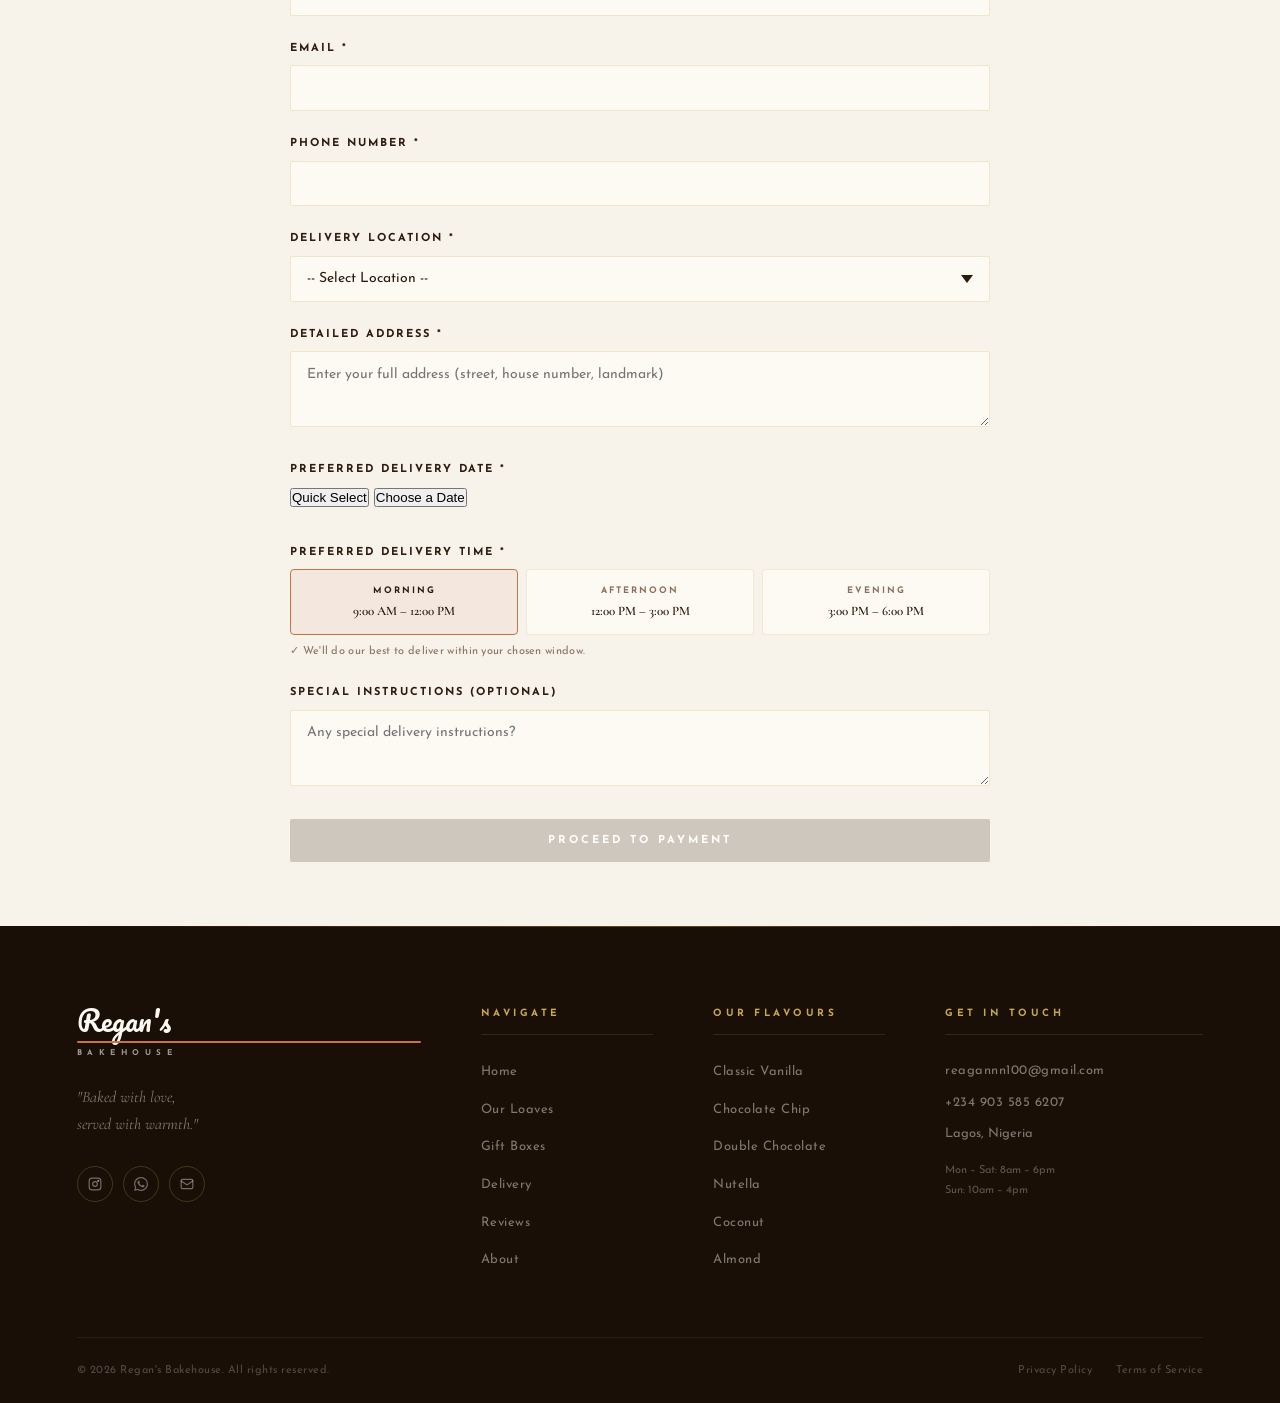
==== commit 5e06e341: "Update index.html" ====
--- a/index.html
+++ b/index.html
@@ -120,7 +120,7 @@
             <span class="qty-value">1</span>
             <button class="qty-btn" onclick="changeQty(this,1)">+</button>
           </div>
-          <button class="add-to-order" onclick="addToCart(this,'Classic Vanilla Banana Bread','classic-banana-bread.jpg')">Add to Cart</button>
+          <button class="add-to-order" data-name="Classic Vanilla Banana Bread" data-image="classic-banana-bread.jpg" onclick="addToCart(this)">Add to Cart</button>
         </div>
       </div>
 
@@ -142,7 +142,7 @@
             <span class="qty-value">1</span>
             <button class="qty-btn" onclick="changeQty(this,1)">+</button>
           </div>
-          <button class="add-to-order" onclick="addToCart(this,'Chocolate Chip Banana Bread','chocolate-chip.jpg')">Add to Cart</button>
+          <button class="add-to-order" data-name="Chocolate Chip Banana Bread" data-image="chocolate-chip.jpg" onclick="addToCart(this)">Add to Cart</button>
         </div>
       </div>
 
@@ -164,7 +164,7 @@
             <span class="qty-value">1</span>
             <button class="qty-btn" onclick="changeQty(this,1)">+</button>
           </div>
-          <button class="add-to-order" onclick="addToCart(this,'Double Chocolate Banana Bread','double chocolate.jpg')">Add to Cart</button>
+          <button class="add-to-order" data-name="Double Chocolate Banana Bread" data-image="double chocolate.jpg" onclick="addToCart(this)">Add to Cart</button>
         </div>
       </div>
 
@@ -186,7 +186,7 @@
             <span class="qty-value">1</span>
             <button class="qty-btn" onclick="changeQty(this,1)">+</button>
           </div>
-          <button class="add-to-order" onclick="addToCart(this,'Cashew/Peanut Banana Bread','cashew.jpg')">Add to Cart</button>
+          <button class="add-to-order" data-name="Cashew/Peanut Banana Bread" data-image="cashew.jpg" onclick="addToCart(this)">Add to Cart</button>
         </div>
       </div>
 
@@ -208,7 +208,7 @@
             <span class="qty-value">1</span>
             <button class="qty-btn" onclick="changeQty(this,1)">+</button>
           </div>
-          <button class="add-to-order" onclick="addToCart(this,'Coconut Banana Bread','coconut.jpg')">Add to Cart</button>
+          <button class="add-to-order" data-name="Coconut Banana Bread" data-image="coconut.jpg" onclick="addToCart(this)">Add to Cart</button>
         </div>
       </div>
 
@@ -230,7 +230,7 @@
             <span class="qty-value">1</span>
             <button class="qty-btn" onclick="changeQty(this,1)">+</button>
           </div>
-          <button class="add-to-order" onclick="addToCart(this,'Oreos Banana Bread','oreos-bread.jpg')">Add to Cart</button>
+          <button class="add-to-order" data-name="Oreos Banana Bread" data-image="oreos-bread.jpg" onclick="addToCart(this)">Add to Cart</button>
         </div>
       </div>
 
@@ -252,7 +252,7 @@
             <span class="qty-value">1</span>
             <button class="qty-btn" onclick="changeQty(this,1)">+</button>
           </div>
-          <button class="add-to-order" onclick="addToCart(this,'Almond Banana Bread','Almond banana bread.jpg')">Add to Cart</button>
+          <button class="add-to-order" data-name="Almond Banana Bread" data-image="Almond banana bread.jpg" onclick="addToCart(this)">Add to Cart</button>
         </div>
       </div>
 
@@ -274,7 +274,7 @@
             <span class="qty-value">1</span>
             <button class="qty-btn" onclick="changeQty(this,1)">+</button>
           </div>
-          <button class="add-to-order" onclick="addToCart(this,'Nutella Banana Bread','nutella-banana-bread.jpg')">Add to Cart</button>
+          <button class="add-to-order" data-name="Nutella Banana Bread" data-image="nutella-banana-bread.jpg" onclick="addToCart(this)">Add to Cart</button>
         </div>
       </div>
 
@@ -614,6 +614,24 @@
   <!-- Order Form -->
   <section class="order-form-section" id="order">
     <h2 class="section-title">Place Your Order</h2>
+    <!-- 3-Step Progress Bar -->
+    <div class="order-steps">
+      <div class="order-step active" id="stepInd1">
+        <div class="step-circle">1</div>
+        <div class="step-label">Add Items</div>
+      </div>
+      <div class="order-step-line" id="stepLine1"></div>
+      <div class="order-step" id="stepInd2">
+        <div class="step-circle">2</div>
+        <div class="step-label">Your Details</div>
+      </div>
+      <div class="order-step-line" id="stepLine2"></div>
+      <div class="order-step" id="stepInd3">
+        <div class="step-circle">3</div>
+        <div class="step-label">Payment</div>
+      </div>
+    </div>
+
     <div class="form-container">
       <div class="cart-summary" id="cartSummary" style="display:none">
         <h3 style="color:var(--brown);margin-bottom:1rem;font-family:'Cormorant Garamond',serif;font-size:1.5rem">Your Order</h3>
@@ -666,7 +684,17 @@
         <div class="form-group"><label for="address">Detailed Address *</label><textarea id="address" rows="3" placeholder="Enter your full address (street, house number, landmark)" required></textarea></div>
         <div class="form-group date-picker-group">
           <label>Preferred Delivery Date *</label>
-          <div class="date-options" id="dateOptions"></div>
+          <div class="date-picker-tabs">
+            <button type="button" class="date-tab active" id="tabQuick" onclick="switchDateTab('quick')">Quick Select</button>
+            <button type="button" class="date-tab" id="tabCalendar" onclick="switchDateTab('calendar')">Choose a Date</button>
+          </div>
+          <div id="quickDatePanel">
+            <div class="date-options" id="dateOptions"></div>
+          </div>
+          <div id="calendarDatePanel" style="display:none">
+            <input type="date" id="calendarDate" class="calendar-input" onchange="onCalendarChange(this.value)">
+            <p style="font-family:'Josefin Sans',sans-serif;font-size:11px;color:var(--muted);margin-top:6px;letter-spacing:0.3px;">&#10003; Sundays unavailable. Orders placed after 2:00 PM will be delivered the next day.</p>
+          </div>
           <input type="hidden" id="deliveryDate" required>
         </div>
 
@@ -963,7 +991,9 @@
     }
 
     // ── CART ──
-    function addToCart(button, productName, productImage) {
+    function addToCart(button) {
+      const productName = button.getAttribute('data-name');
+      const productImage = button.getAttribute('data-image') || '';
       const productInfo = button.closest(".product-info");
       const sizeSelect = productInfo.querySelector(".size-select");
       const selectedOption = sizeSelect.options[sizeSelect.selectedIndex];
@@ -972,9 +1002,8 @@
       const price = parseInt(selectedOption.getAttribute("data-price"));
       const qty = parseInt(productInfo.querySelector(".qty-value").textContent);
       const fullName = productName + " (" + sizeText + ")";
-      const img = productImage || '';
       const existing = cart.find(function(i) { return i.name === fullName; });
-      if (existing) { existing.quantity += qty; } else { cart.push({name:fullName, size:size, price:price, quantity:qty, image:img}); }
+      if (existing) { existing.quantity += qty; } else { cart.push({name:fullName, size:size, price:price, quantity:qty, image:productImage}); }
       updateCart();
       updateCartSidebar();
       productInfo.querySelector(".qty-value").textContent = 1;
@@ -1052,6 +1081,22 @@
         document.getElementById("submitBtn").disabled = true;
         document.getElementById("deliveryFeeDisplay").style.display = "none";
       }
+      updateOrderSteps();
+    }
+
+    function updateOrderSteps() {
+      var hasItems = cart.length > 0;
+      var s1 = document.getElementById('stepInd1');
+      var s2 = document.getElementById('stepInd2');
+      var s3 = document.getElementById('stepInd3');
+      var l1 = document.getElementById('stepLine1');
+      var l2 = document.getElementById('stepLine2');
+      if (!s1) return;
+      s1.classList.toggle('active', true);
+      s1.classList.toggle('done', hasItems);
+      s2.classList.toggle('active', hasItems);
+      l1.classList.toggle('active', hasItems);
+      // Step 3 activates when form is being submitted
     }
 
     // ── CART SIDEBAR ──
@@ -1150,6 +1195,34 @@
     setInterval(updateCountdown, 1000);
 
     // ── DATE PICKER ──
+    function switchDateTab(tab) {
+      document.getElementById('tabQuick').classList.toggle('active', tab === 'quick');
+      document.getElementById('tabCalendar').classList.toggle('active', tab === 'calendar');
+      document.getElementById('quickDatePanel').style.display = tab === 'quick' ? 'block' : 'none';
+      document.getElementById('calendarDatePanel').style.display = tab === 'calendar' ? 'block' : 'none';
+      if (tab === 'calendar') {
+        var cal = document.getElementById('calendarDate');
+        var now = new Date();
+        var min = new Date(now);
+        min.setDate(min.getDate() + (now.getHours() >= 14 ? 1 : 0));
+        cal.min = min.toISOString().split('T')[0];
+        if (!cal.value) { cal.value = min.toISOString().split('T')[0]; onCalendarChange(cal.value); }
+      }
+    }
+
+    function onCalendarChange(val) {
+      if (!val) return;
+      var d = new Date(val + 'T00:00:00');
+      if (d.getDay() === 0) {
+        alert("We don't deliver on Sundays. Please choose another date.");
+        document.getElementById('calendarDate').value = '';
+        document.getElementById('deliveryDate').value = '';
+        return;
+      }
+      document.getElementById('deliveryDate').value = val;
+      document.querySelectorAll('.date-option').forEach(function(el) { el.classList.remove('selected'); });
+    }
+
     function buildDatePicker() {
       const container = document.getElementById('dateOptions');
       if (!container) return;
@@ -1302,6 +1375,10 @@
       if (!location) { alert("Please select a delivery location!"); return; }
       const deliveryDate = document.getElementById("deliveryDate").value;
       if (!deliveryDate) { alert("Please select a delivery date!"); return; }
+      var s3 = document.getElementById('stepInd3');
+      var l2 = document.getElementById('stepLine2');
+      if (s3) { s3.classList.add('active'); }
+      if (l2) { l2.classList.add('active'); }
       document.getElementById("submitBtn").textContent = "Processing...";
       document.getElementById("submitBtn").disabled = true;
       const subtotal = cart.reduce(function(s,i) { return s + i.price * i.quantity; }, 0);
--- a/style.css
+++ b/style.css
@@ -911,3 +911,45 @@
   letter-spacing: 0.3px;
 }
 .same-day-icon { font-size: 16px; flex-shrink: 0; }
+
+/* ── TIME SLOT PICKER ── */
+.time-options {
+  display: grid;
+  grid-template-columns: repeat(3, 1fr);
+  gap: 8px;
+  margin-top: 8px;
+}
+.time-option {
+  border: 1.5px solid rgba(201,168,76,0.2);
+  border-radius: 4px;
+  padding: 14px 10px;
+  text-align: center;
+  cursor: pointer;
+  transition: border-color 0.2s, background 0.2s;
+  background: var(--cream);
+}
+.time-option:hover { border-color: var(--orange); }
+.time-option.selected {
+  border-color: var(--orange);
+  background: rgba(200,114,74,0.08);
+}
+.time-slot-label {
+  font-family: 'Josefin Sans', sans-serif;
+  font-size: 9px;
+  font-weight: 700;
+  letter-spacing: 2px;
+  text-transform: uppercase;
+  color: var(--muted);
+  margin-bottom: 4px;
+}
+.time-option.selected .time-slot-label { color: var(--brown); }
+.time-slot-range {
+  font-family: 'Cormorant Garamond', serif;
+  font-size: 13px;
+  font-weight: 600;
+  color: var(--brown);
+  line-height: 1.3;
+}
+@media (max-width: 480px) {
+  .time-options { grid-template-columns: 1fr; }
+}
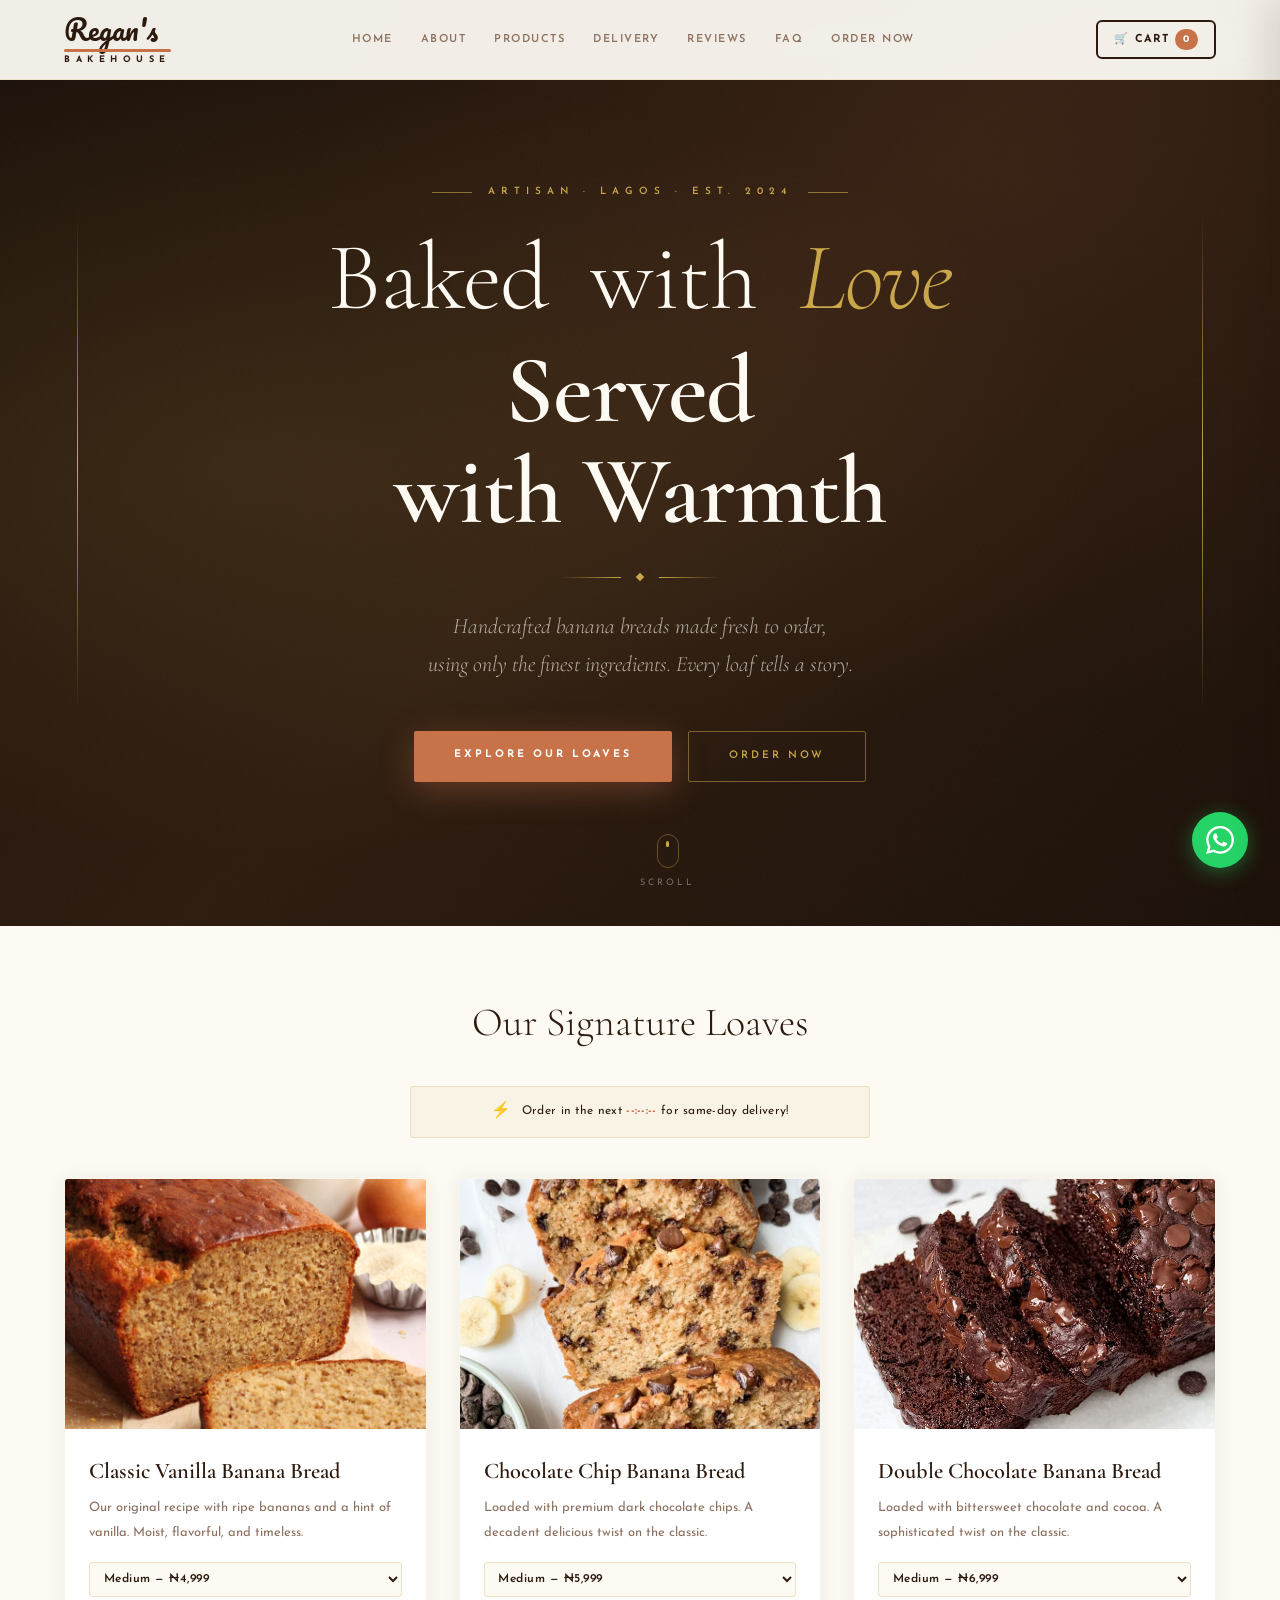
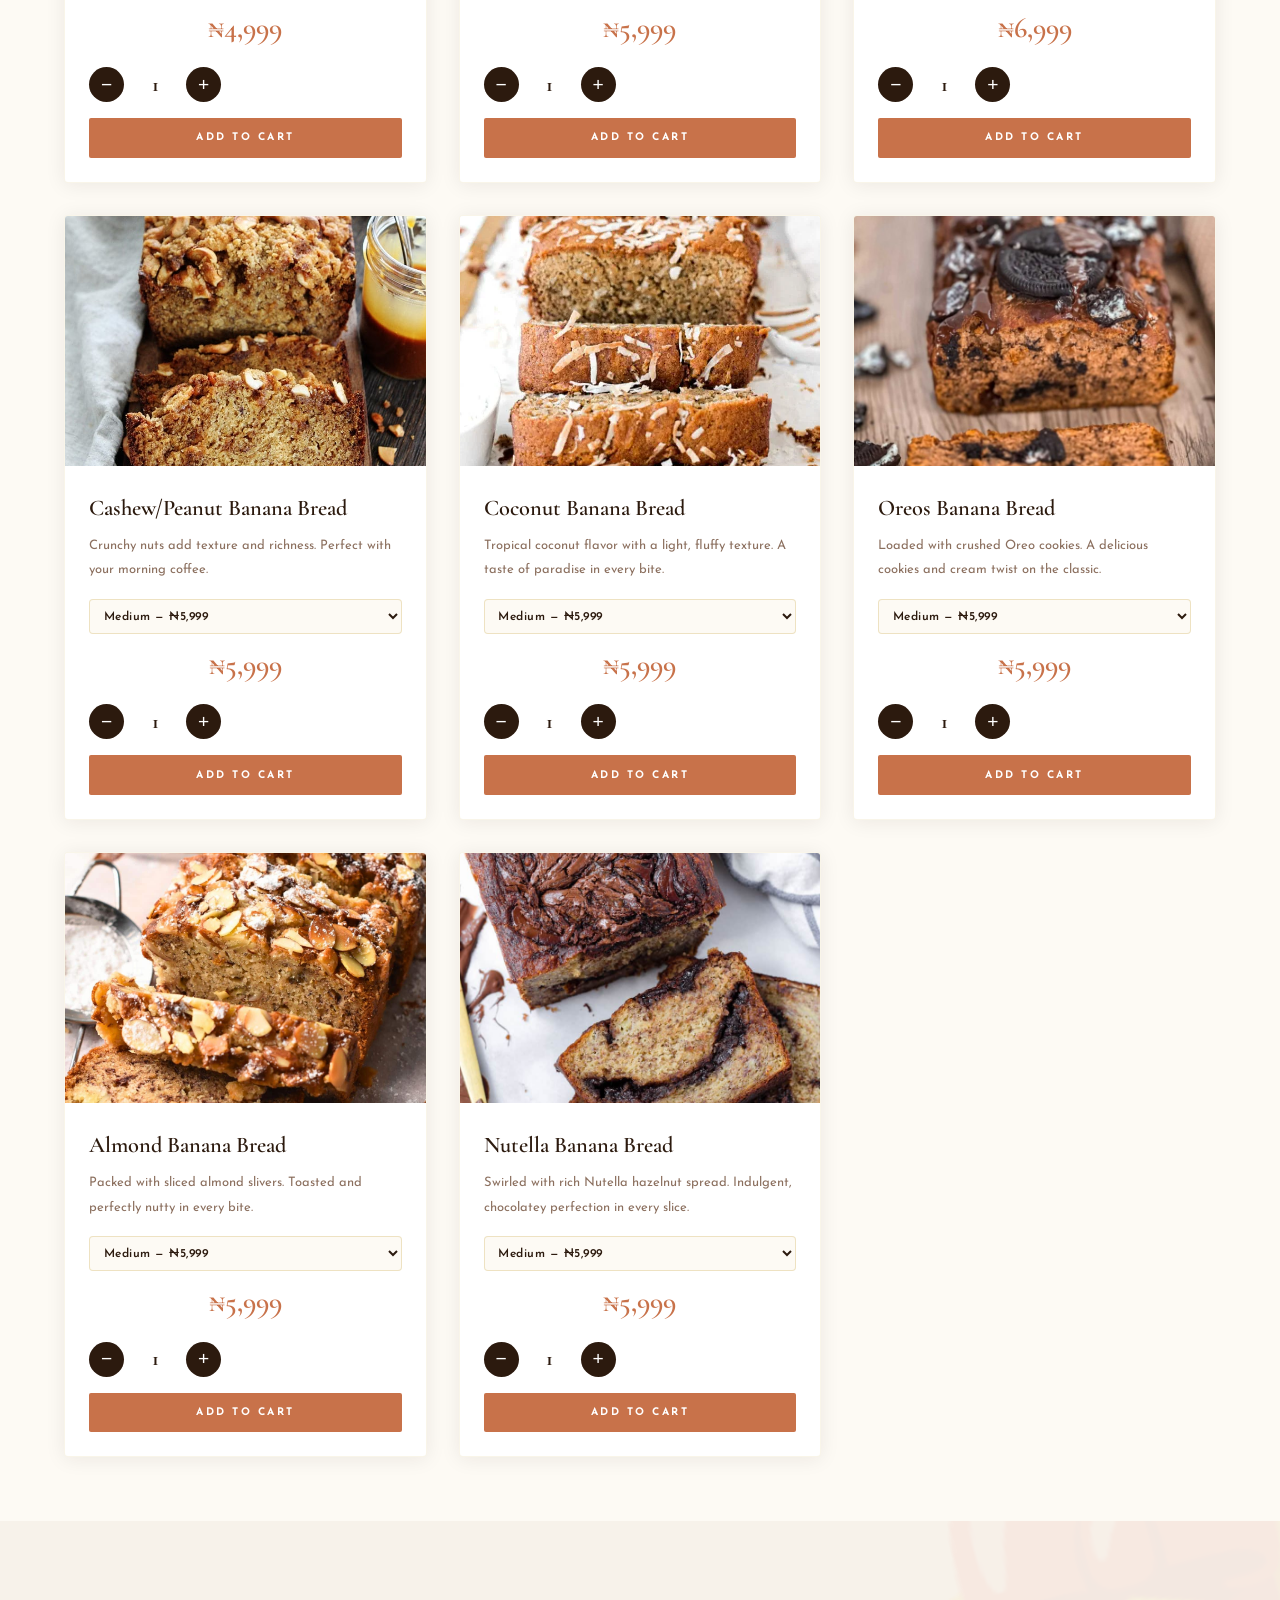
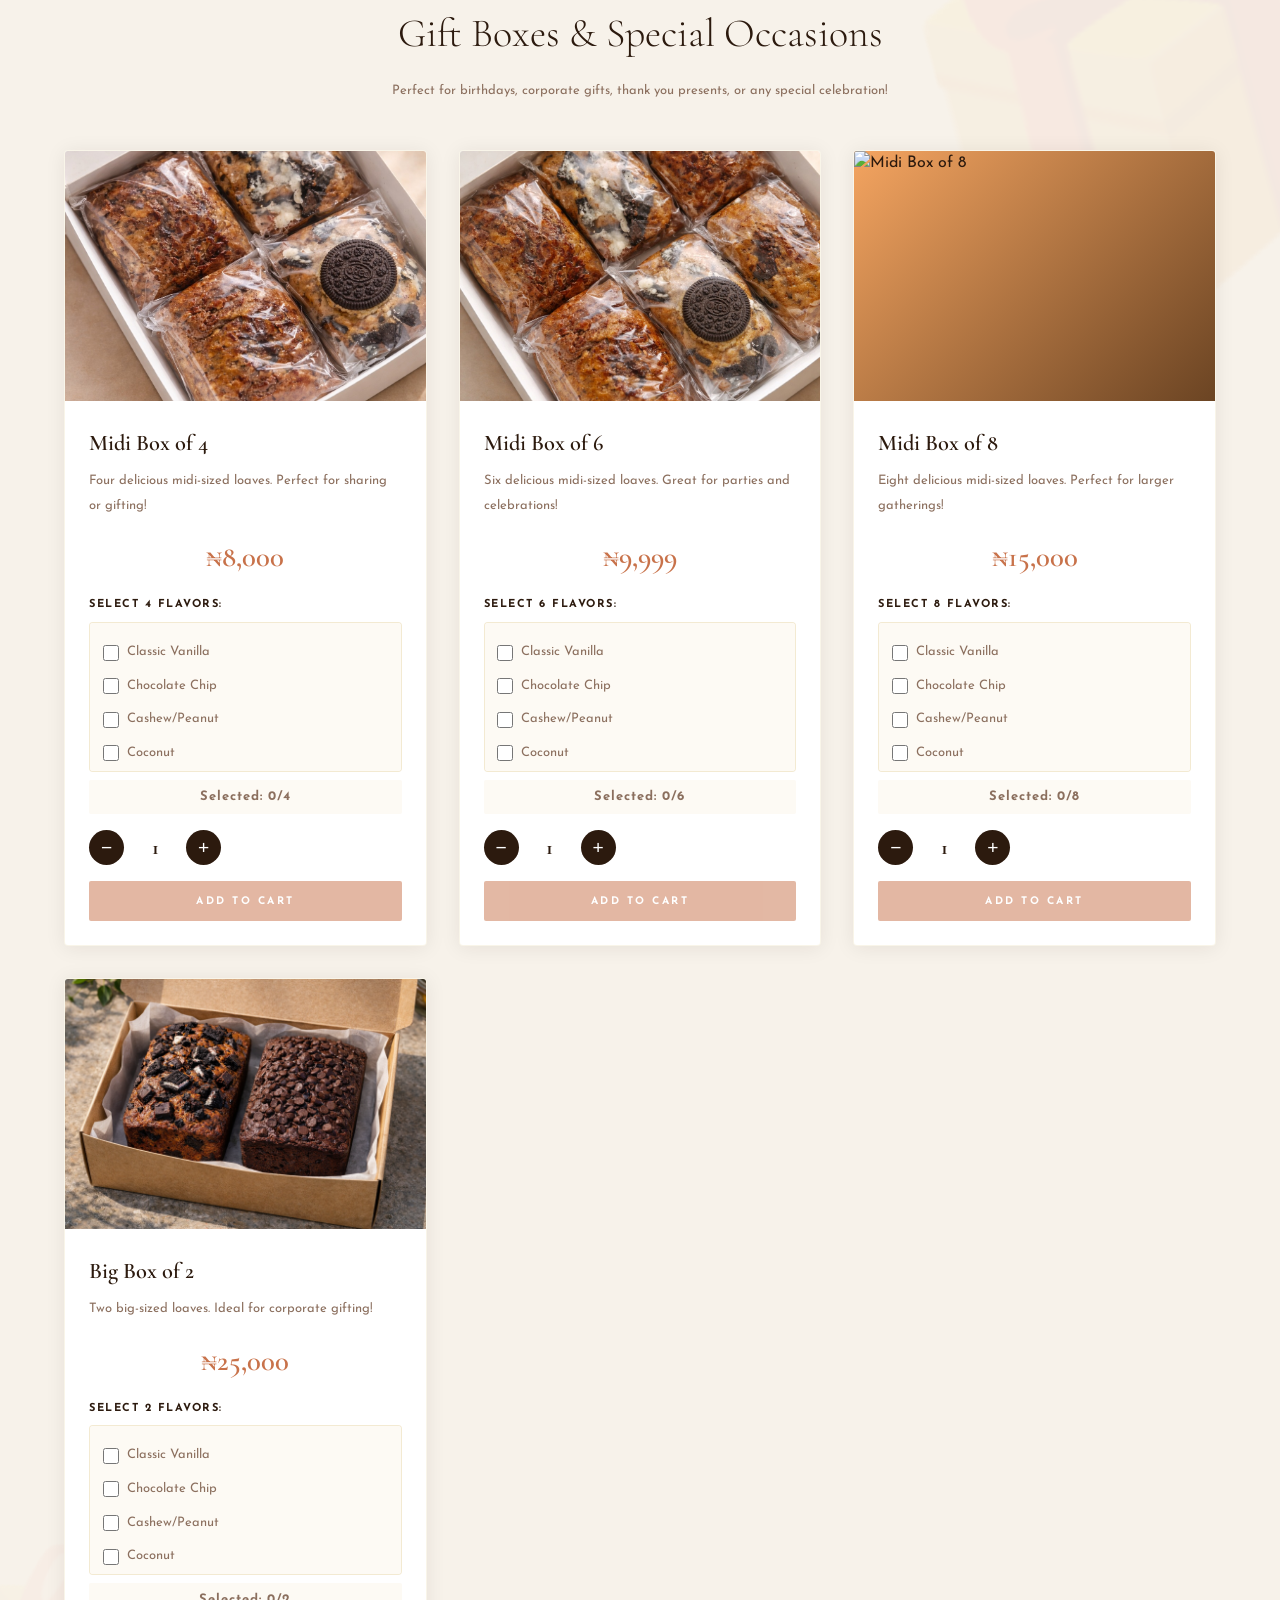
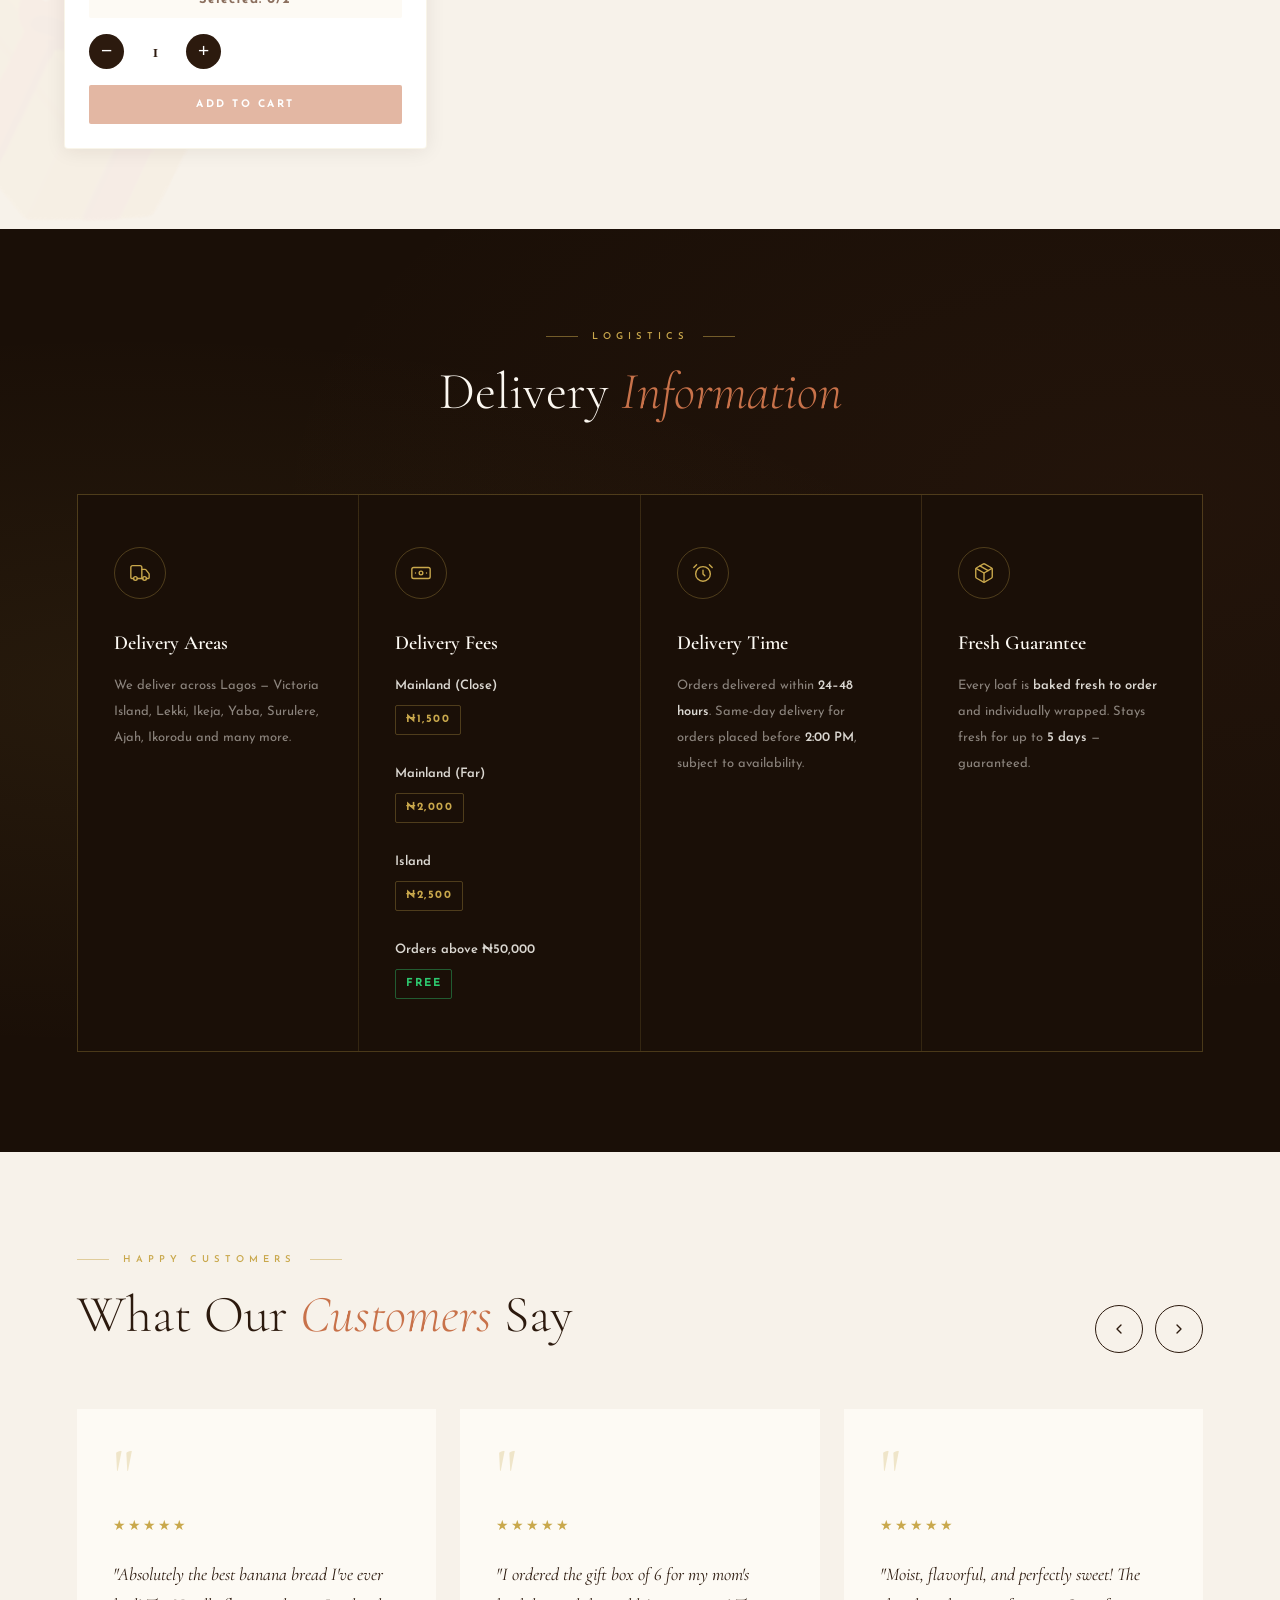
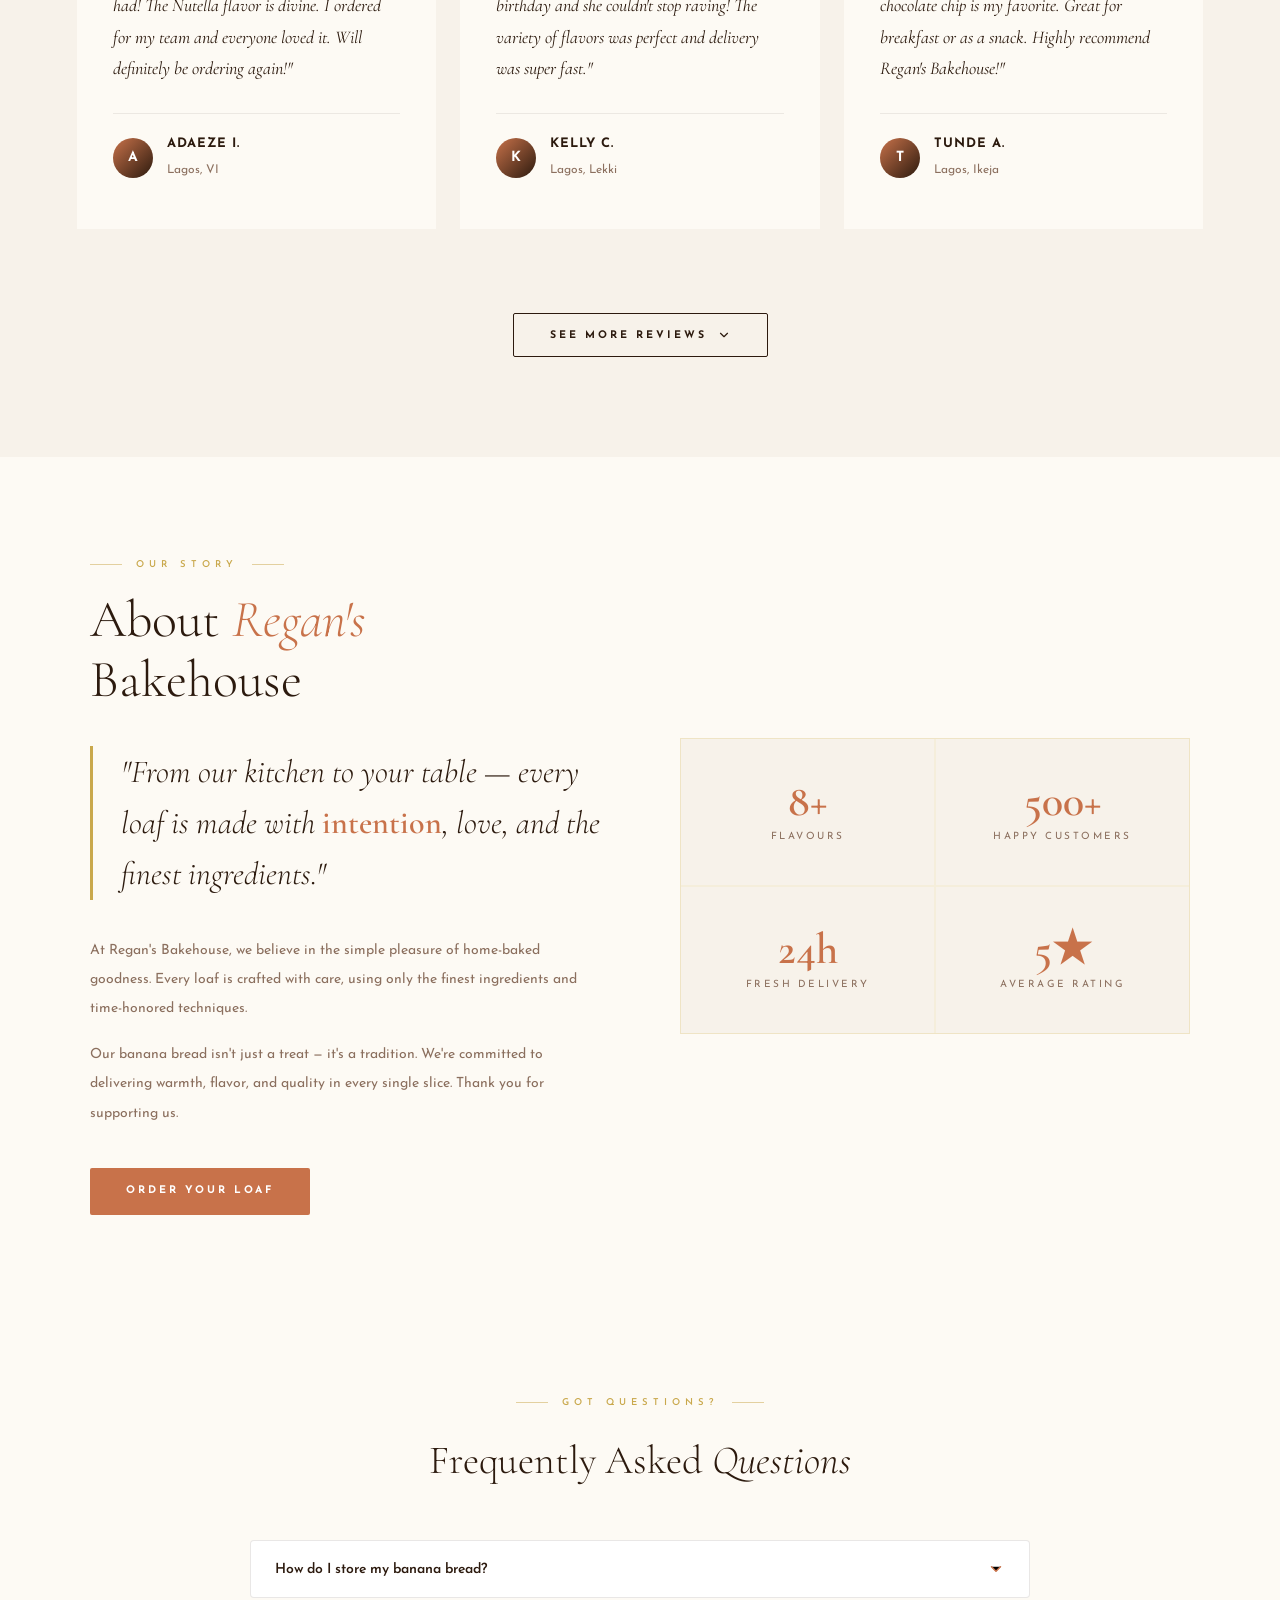
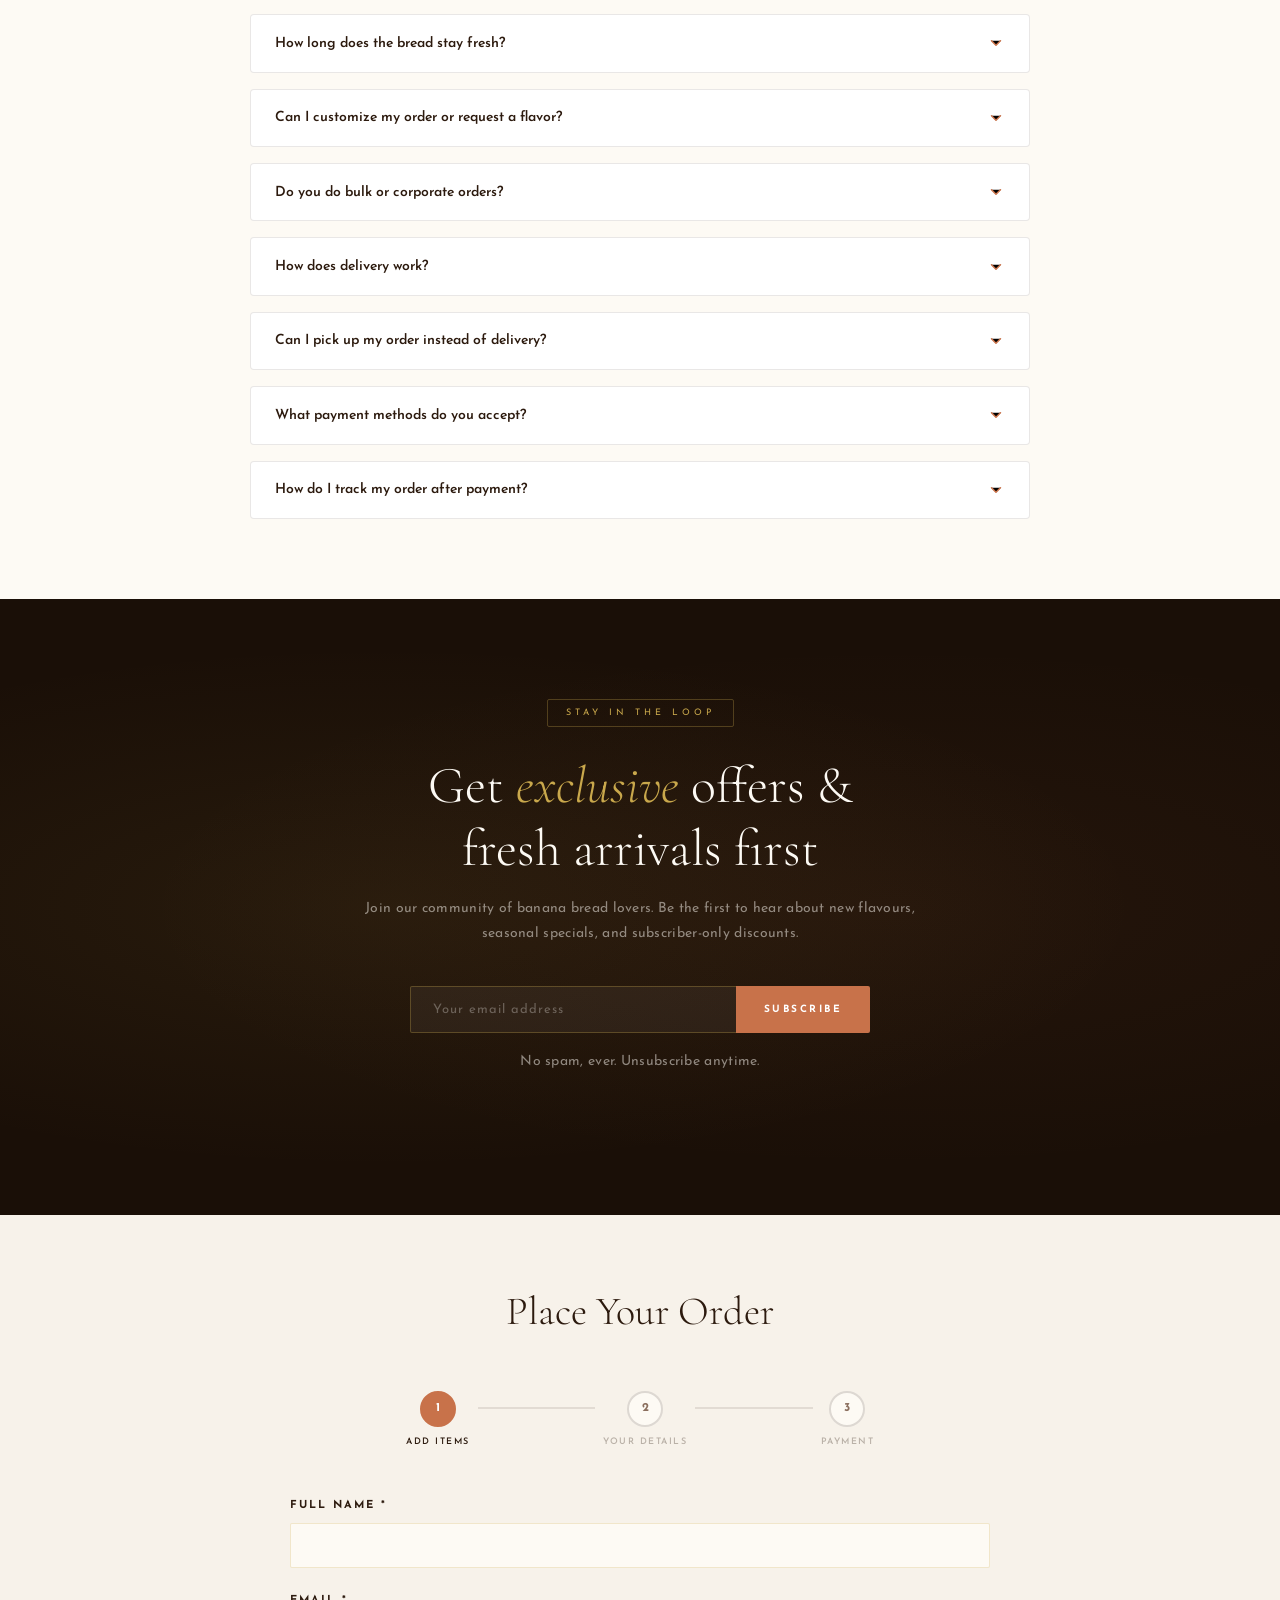
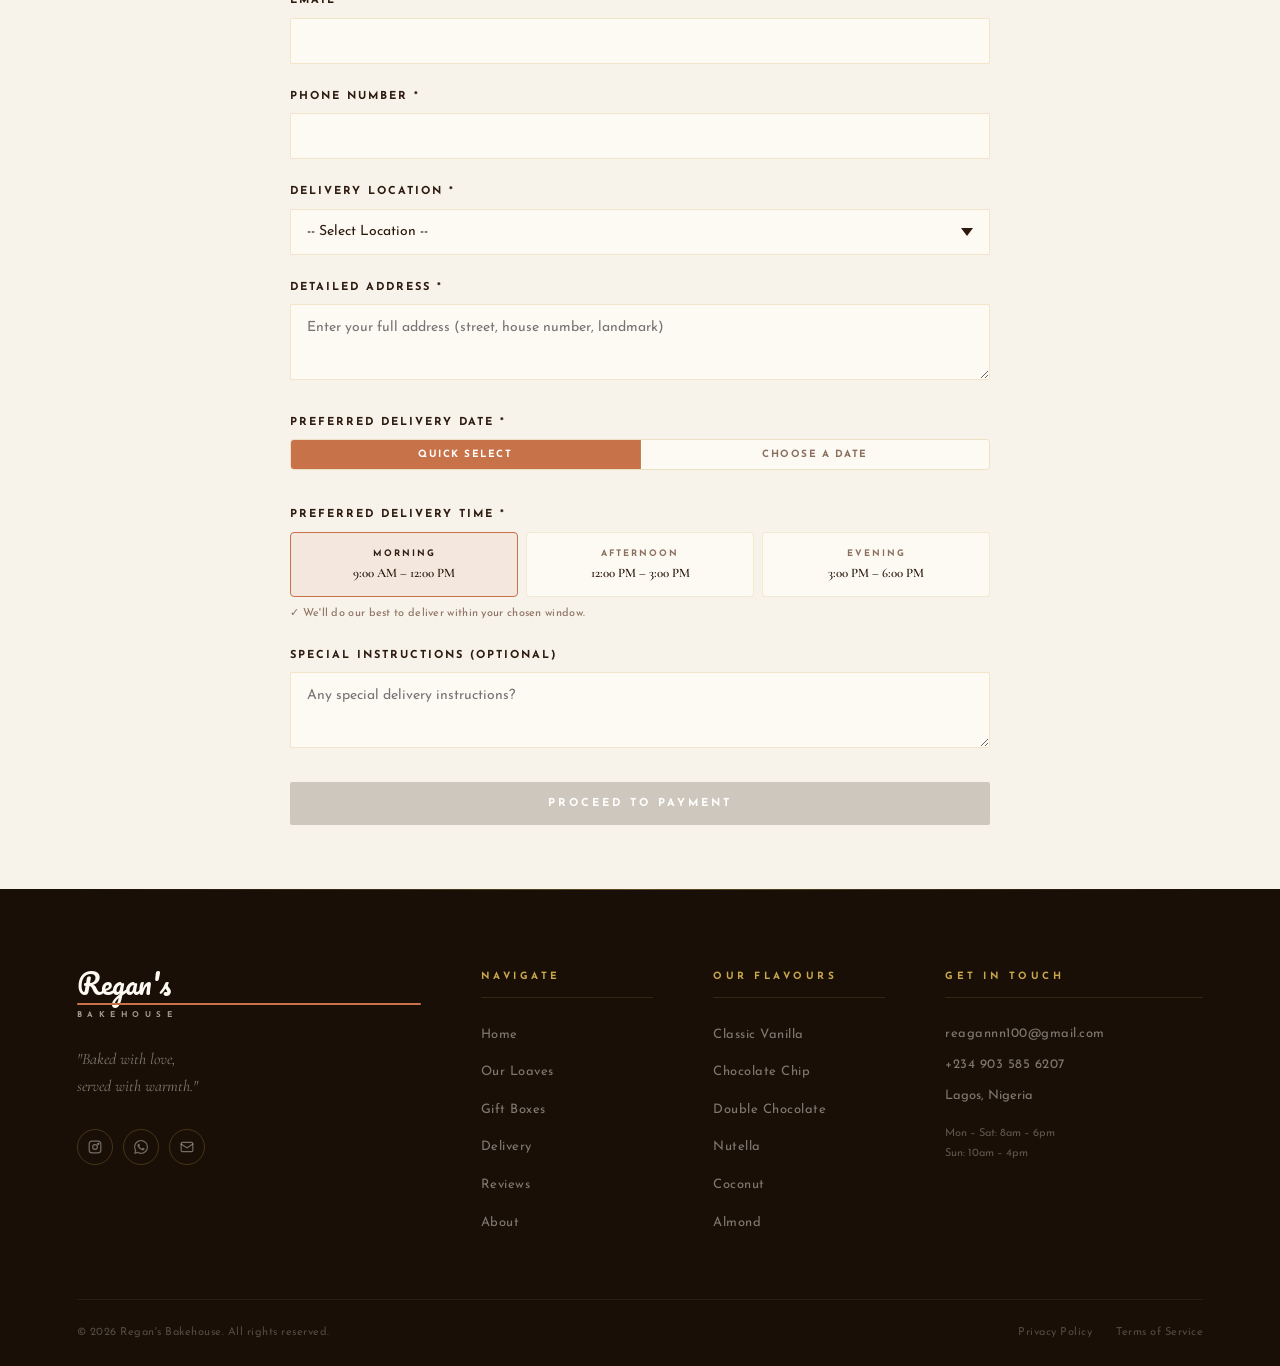
==== commit c7524d36: "Update index.html" ====
--- a/index.html
+++ b/index.html
@@ -96,12 +96,14 @@
   <!-- Products Section -->
   <section class="products" id="products">
     <h2 class="section-title">Our Signature Loaves</h2>
+    <!-- FIX #3: ID changed from noticeCountdown to match the updateCountdown() function target -->
     <div class="same-day-notice" id="sameDayNotice">
       <span class="same-day-icon">&#x26A1;</span>
       <span>Order in the next <strong id="noticeCountdown" style="color:var(--orange)">--:--:--</strong> for same-day delivery!</span>
     </div>
     <div class="product-grid" id="productGrid">
 
+      <!-- FIX #1 & #4: All static product cards now consistently use data-name and data-image on the button -->
       <div class="product-card">
         <div class="product-img"><img src="classic-banana-bread.jpg" alt="Classic Vanilla Banana Bread"></div>
         <div class="product-info">
@@ -845,7 +847,7 @@
     let deliveryData = [];
     let freeDeliveryThreshold = 50000;
 
-    // ── FALLBACK DATA (used immediately and when JSON fetch fails) ──
+    // ── FALLBACK DATA ──
     const FALLBACK_PRODUCTS = [
       { name: "Classic Vanilla Banana Bread", description: "Our original recipe with ripe bananas and a hint of vanilla. Moist, flavorful, and timeless.", image: "classic-banana-bread.jpg", price_mini: 1999, price_medium: 4999, price_big: 9999 },
       { name: "Chocolate Chip Banana Bread", description: "Loaded with premium dark chocolate chips. A decadent delicious twist on the classic.", image: "chocolate-chip.jpg", price_mini: 1999, price_medium: 5999, price_big: 9999 },
@@ -858,19 +860,29 @@
     ];
 
     const FALLBACK_DELIVERY = [
-      { zone: "Mainland (Close) — &#8358;1,500", fee: 1500, locations: ["Yaba","Surulere","Ikeja","Maryland","Ojota","Gbagada"] },
-      { zone: "Mainland (Far) — &#8358;2,000", fee: 2000, locations: ["Ikorodu","Agege","Alimosho","Ejigbo","Isolo","Oshodi"] },
-      { zone: "Island — &#8358;2,500", fee: 2500, locations: ["Victoria Island","Ikoyi","Lekki Phase 1","Lekki Phase 2","Ajah","Banana Island"] },
-      { zone: "Pickup (Free)", fee: 0, locations: ["Pickup — Ibafo, Ogun State"] }
+      { zone: "Mainland (Close) \u2014 \u20a61,500", fee: 1500, locations: ["Yaba","Surulere","Ikeja","Maryland","Ojota","Gbagada"] },
+      { zone: "Mainland (Far) \u2014 \u20a62,000", fee: 2000, locations: ["Ikorodu","Agege","Alimosho","Ejigbo","Isolo","Oshodi"] },
+      { zone: "Island \u2014 \u20a62,500", fee: 2500, locations: ["Victoria Island","Ikoyi","Lekki Phase 1","Lekki Phase 2","Ajah","Banana Island"] },
+      { zone: "Pickup (Free)", fee: 0, locations: ["Pickup \u2014 Ibafo, Ogun State"] }
     ];
 
+    // ── HELPER: Lagos time ──
+    function getLagosTime() {
+      var now = new Date();
+      return new Date(now.getTime() + now.getTimezoneOffset() * 60000 + 3600000);
+    }
+
     // ── RENDER FUNCTIONS ──
+    // FIX #1 & #4: renderProducts now correctly sets data-name and data-image on each button,
+    // matching how addToCart() reads them. No more argument passing via onclick string.
     function renderProducts(products) {
       const grid = document.getElementById('productGrid');
       if (!grid || !products) return;
       grid.innerHTML = products.map(function(p) {
+        var escapedName = p.name.replace(/"/g, '&quot;');
+        var escapedImage = p.image.replace(/"/g, '&quot;');
         return '<div class="product-card">' +
-          '<div class="product-img"><img src="' + p.image + '" alt="' + p.name + '"></div>' +
+          '<div class="product-img"><img src="' + p.image + '" alt="' + escapedName + '"></div>' +
           '<div class="product-info">' +
             '<h3>' + p.name + '</h3>' +
             '<p>' + p.description + '</p>' +
@@ -887,7 +899,7 @@
               '<span class="qty-value">1</span>' +
               '<button class="qty-btn" onclick="changeQty(this,1)">+</button>' +
             '</div>' +
-            '<button class="add-to-order" onclick="addToCart(this,\'' + p.name.replace(/'/g, "\\'") + '\')">Add to Cart</button>' +
+            '<button class="add-to-order" data-name="' + escapedName + '" data-image="' + escapedImage + '" onclick="addToCart(this)">Add to Cart</button>' +
           '</div>' +
         '</div>';
       }).join('');
@@ -911,7 +923,7 @@
     renderDeliveryLocations(FALLBACK_DELIVERY);
     deliveryData = FALLBACK_DELIVERY;
 
-    // ── THEN TRY TO UPDATE FROM JSON (Netlify) ──
+    // ── THEN TRY TO UPDATE FROM JSON ──
     async function loadSiteData() {
       try {
         const r = await fetch('/_data/products.json');
@@ -979,9 +991,10 @@
     });
 
     // ── PRODUCTS ──
+    // FIX #6: Use innerHTML so &#8358; entity renders correctly as the Naira symbol
     function updatePrice(el) {
       const price = el.options[el.selectedIndex].getAttribute("data-price");
-      el.closest(".product-info").querySelector(".current-price").textContent = "&#8358;" + parseInt(price).toLocaleString();
+      el.closest(".product-info").querySelector(".current-price").innerHTML = "&#8358;" + parseInt(price).toLocaleString();
     }
     function changeQty(btn, change) {
       const span = btn.parentElement.querySelector(".qty-value");
@@ -991,9 +1004,10 @@
     }
 
     // ── CART ──
+    // FIX #1: addToCart only takes the button element; always reads data-name and data-image from it
     function addToCart(button) {
-      const productName = button.getAttribute('data-name');
-      const productImage = button.getAttribute('data-image') || '';
+      var productName = button.getAttribute('data-name');
+      var productImage = button.getAttribute('data-image') || '';
       const productInfo = button.closest(".product-info");
       const sizeSelect = productInfo.querySelector(".size-select");
       const selectedOption = sizeSelect.options[sizeSelect.selectedIndex];
@@ -1018,9 +1032,9 @@
       if (!flavors.length) { alert("Please select flavors first."); return; }
       const fullName = name + " (" + flavors.join(", ") + ")";
       const existing = cart.find(function(i) { return i.name === fullName; });
-      if (existing) { existing.quantity += qty; } else { const gbImg = button.closest('.product-card').querySelector('.product-img img');
+      const gbImg = button.closest('.product-card').querySelector('.product-img img');
       const gbImage = gbImg ? gbImg.getAttribute('src') : '';
-      cart.push({name:fullName, size:"fixed", price:price, quantity:qty, image:gbImage}); }
+      if (existing) { existing.quantity += qty; } else { cart.push({name:fullName, size:"fixed", price:price, quantity:qty, image:gbImage}); }
       updateCart();
       updateCartSidebar();
       card.querySelector(".qty-value").textContent = 1;
@@ -1075,7 +1089,7 @@
             ? '<s>&#8358;' + deliveryFee.toLocaleString() + '</s> <span style="color:#2ecc71;font-weight:bold">FREE</span>'
             : '&#8358;' + deliveryFee.toLocaleString();
         } else { feeDisplay.style.display = "none"; }
-        document.getElementById("cartTotal").textContent = "Total: &#8358;" + (subtotal + finalFee).toLocaleString();
+        document.getElementById("cartTotal").innerHTML = "Total: &#8358;" + (subtotal + finalFee).toLocaleString();
       } else {
         document.getElementById("cartSummary").style.display = "none";
         document.getElementById("submitBtn").disabled = true;
@@ -1096,7 +1110,6 @@
       s1.classList.toggle('done', hasItems);
       s2.classList.toggle('active', hasItems);
       l1.classList.toggle('active', hasItems);
-      // Step 3 activates when form is being submitted
     }
 
     // ── CART SIDEBAR ──
@@ -1113,6 +1126,12 @@
     document.getElementById('cartBadge').addEventListener('click', function(e) {
       e.preventDefault(); openCart();
     });
+
+    // FIX #5: onerror handler no longer uses inline JS with broken quote nesting;
+    // uses a safer fallback approach via a named function
+    function handleCartImgError(img) {
+      img.parentElement.innerHTML = '&#x1F35E;';
+    }
 
     function updateCartSidebar() {
       const itemsEl = document.getElementById('cartSidebarItems');
@@ -1126,8 +1145,9 @@
       }
       footerEl.style.display = 'block';
       itemsEl.innerHTML = cart.map(function(item, idx) {
-        const imgHtml = item.image
-          ? '<div class="cart-item-icon" style="padding:0;overflow:hidden;"><img src="' + item.image + '" style="width:100%;height:100%;object-fit:cover;border-radius:4px;" onerror="this.parentElement.innerHTML='&#x1F35E;'"></div>'
+        // FIX #5: onerror now calls a named function — no broken quote nesting
+        var imgHtml = item.image
+          ? '<div class="cart-item-icon" style="padding:0;overflow:hidden;"><img src="' + item.image + '" style="width:100%;height:100%;object-fit:cover;border-radius:4px;" onerror="handleCartImgError(this)"></div>'
           : '<div class="cart-item-icon">&#x1F35E;</div>';
         return '<div class="cart-sidebar-item">' +
           imgHtml +
@@ -1143,7 +1163,7 @@
           '</div>' +
         '</div>';
       }).join('');
-      document.getElementById('sidebarSubtotal').textContent = '&#8358;' + subtotal.toLocaleString();
+      document.getElementById('sidebarSubtotal').innerHTML = '&#8358;' + subtotal.toLocaleString();
       const deliveryRow = document.getElementById('sidebarDeliveryRow');
       if (deliveryFee > 0) {
         deliveryRow.style.display = 'flex';
@@ -1151,7 +1171,7 @@
           ? '<s>&#8358;' + deliveryFee.toLocaleString() + '</s> <span style="color:#2ecc71">FREE</span>'
           : '&#8358;' + finalFee.toLocaleString();
       } else { deliveryRow.style.display = 'none'; }
-      document.getElementById('sidebarTotal').textContent = '&#8358;' + (subtotal + finalFee).toLocaleString();
+      document.getElementById('sidebarTotal').innerHTML = '&#8358;' + (subtotal + finalFee).toLocaleString();
     }
 
     function sidebarChangeQty(idx, change) {
@@ -1172,24 +1192,26 @@
       toastTimer = setTimeout(function() { toast.classList.remove('show'); }, 3000);
     }
 
-    // ── COUNTDOWN (2PM Lagos) ──
+    // ── COUNTDOWN (2PM Lagos)
+    // FIX #3 & #7: unified countdown targets #noticeCountdown (the ID used in the HTML),
+    // and now uses getLagosTime() helper for correct timezone handling
     function updateCountdown() {
-      const productCountdown = document.getElementById('productCountdown');
-      const urgencyWrap = document.getElementById('productUrgency');
-      const now = new Date();
-      const lagos = new Date(now.getTime() + now.getTimezoneOffset() * 60000 + 3600000);
-      const cutoff = new Date(lagos);
+      var lagos = getLagosTime();
+      var cutoff = new Date(lagos);
       cutoff.setHours(14, 0, 0, 0);
-      if (lagos.getHours() >= 14) {
-        if (urgencyWrap) urgencyWrap.querySelector('p').innerHTML = 'Same-day delivery window is closed &mdash; <strong>order now</strong> for fresh delivery <strong>tomorrow!</strong>';
+      var notice = document.getElementById('noticeCountdown');
+      var noticeWrap = document.getElementById('sameDayNotice');
+      if (lagos >= cutoff) {
+        if (noticeWrap) noticeWrap.style.display = 'none';
         return;
       }
-      const diff = cutoff - lagos;
-      const h = Math.floor(diff / 3600000);
-      const m = Math.floor((diff % 3600000) / 60000);
-      const s = Math.floor((diff % 60000) / 1000);
-      const timeStr = (h<10?'0':'') + h + ':' + (m<10?'0':'') + m + ':' + (s<10?'0':'') + s;
-      if (productCountdown) productCountdown.textContent = timeStr;
+      if (noticeWrap) noticeWrap.style.display = '';
+      var diff = cutoff - lagos;
+      var h = Math.floor(diff / 3600000);
+      var m = Math.floor((diff % 3600000) / 60000);
+      var s = Math.floor((diff % 60000) / 1000);
+      var timeStr = (h<10?'0':'') + h + ':' + (m<10?'0':'') + m + ':' + (s<10?'0':'') + s;
+      if (notice) notice.textContent = timeStr;
     }
     updateCountdown();
     setInterval(updateCountdown, 1000);
@@ -1202,11 +1224,11 @@
       document.getElementById('calendarDatePanel').style.display = tab === 'calendar' ? 'block' : 'none';
       if (tab === 'calendar') {
         var cal = document.getElementById('calendarDate');
-        var now = new Date();
-        var min = new Date(now);
-        min.setDate(min.getDate() + (now.getHours() >= 14 ? 1 : 0));
+        var lagos = getLagosTime();
+        var min = new Date(lagos);
+        if (lagos.getHours() >= 14) { min.setDate(min.getDate() + 1); }
         cal.min = min.toISOString().split('T')[0];
-        if (!cal.value) { cal.value = min.toISOString().split('T')[0]; onCalendarChange(cal.value); }
+        if (!cal.value) { cal.value = cal.min; onCalendarChange(cal.value); }
       }
     }
 
@@ -1223,45 +1245,58 @@
       document.querySelectorAll('.date-option').forEach(function(el) { el.classList.remove('selected'); });
     }
 
+    // FIX #8: buildDatePicker now uses getLagosTime() for accurate Lagos-local "today"
     function buildDatePicker() {
       const container = document.getElementById('dateOptions');
       if (!container) return;
       const days = ['Sun','Mon','Tue','Wed','Thu','Fri','Sat'];
       const months = ['Jan','Feb','Mar','Apr','May','Jun','Jul','Aug','Sep','Oct','Nov','Dec'];
-      const now = new Date();
-      const lagos = new Date(now.getTime() + now.getTimezoneOffset()*60000 + 3600000);
+      const lagos = getLagosTime();
       const options = [];
       let offset = 0;
       while (options.length < 6) {
-        const d = new Date(now);
-        d.setDate(now.getDate() + offset);
+        var d = new Date(lagos);
+        d.setDate(lagos.getDate() + offset);
+        d.setHours(0,0,0,0);
         if (d.getDay() !== 0) { options.push(d); }
         offset++;
       }
       container.innerHTML = options.map(function(d, i) {
-        const tag = (i === 0 && lagos.getHours() < 14) ? 'Same Day' : (i === 0 ? 'Tomorrow' : months[d.getMonth()]);
-        return '<div class="date-option' + (i===0?' selected':'') + '" onclick="selectDate(this,\'' + d.toISOString().split('T')[0] + '\')">' +
+        var isToday = i === 0;
+        var tag;
+        if (isToday && lagos.getHours() < 14) {
+          tag = 'Same Day';
+        } else if (isToday) {
+          tag = 'Tomorrow';
+        } else {
+          tag = months[d.getMonth()];
+        }
+        var dateStr = d.getFullYear() + '-' + String(d.getMonth()+1).padStart(2,'0') + '-' + String(d.getDate()).padStart(2,'0');
+        return '<div class="date-option' + (i===0?' selected':'') + '" onclick="selectDate(this,\'' + dateStr + '\')">' +
           '<div class="day-name">' + days[d.getDay()] + '</div>' +
           '<div class="day-num">' + d.getDate() + '</div>' +
           '<div class="day-tag">' + tag + '</div>' +
         '</div>';
       }).join('');
-      if (options.length > 0) document.getElementById('deliveryDate').value = options[0].toISOString().split('T')[0];
-    }
+      if (options.length > 0) {
+        var first = options[0];
+        document.getElementById('deliveryDate').value = first.getFullYear() + '-' + String(first.getMonth()+1).padStart(2,'0') + '-' + String(first.getDate()).padStart(2,'0');
+      }
+    }
+
     function selectDate(el, dateStr) {
       document.querySelectorAll('.date-option').forEach(function(d) { d.classList.remove('selected'); });
       el.classList.add('selected');
       document.getElementById('deliveryDate').value = dateStr;
-      var now = new Date();
-      var lagos = new Date(now.getTime() + now.getTimezoneOffset()*60000 + 3600000);
-      var today = lagos.toISOString().split('T')[0];
+      var lagos = getLagosTime();
+      var todayStr = lagos.getFullYear() + '-' + String(lagos.getMonth()+1).padStart(2,'0') + '-' + String(lagos.getDate()).padStart(2,'0');
       var hint = document.getElementById('timeHint');
       if (hint) {
-        if (dateStr === today && lagos.getHours() >= 14) {
-          hint.innerHTML = '&#9888; Same-day window closed &mdash; we'll deliver tomorrow in your chosen slot.';
+        if (dateStr === todayStr && lagos.getHours() >= 14) {
+          hint.innerHTML = '&#9888; Same-day window closed &mdash; we\'ll deliver tomorrow in your chosen slot.';
           hint.style.color = 'var(--orange)';
         } else {
-          hint.innerHTML = '&#10003; We'll do our best to deliver within your chosen window.';
+          hint.innerHTML = '&#10003; We\'ll do our best to deliver within your chosen window.';
           hint.style.color = 'var(--muted)';
         }
       }
@@ -1281,7 +1316,7 @@
       const email = document.getElementById("newsletterEmail").value.trim();
       if (!email || !email.includes("@")) { alert("Please enter a valid email address."); return; }
       const btn = document.querySelector(".newsletter-btn");
-      btn.textContent = "&#10003; Subscribed!";
+      btn.innerHTML = "&#10003; Subscribed!";
       btn.style.background = "#2ecc71";
       document.getElementById("newsletterEmail").value = "";
       setTimeout(function() { btn.textContent = "Subscribe"; btn.style.background = ""; }, 3000);
@@ -1391,6 +1426,7 @@
         address: sanitize(document.getElementById("address").value),
         notes: sanitize(document.getElementById("notes").value),
         deliveryDate: deliveryDate,
+        deliveryTime: document.getElementById("deliveryTime").value,
         orderItemsText: cart.map(function(i) { return i.quantity + " x " + i.name + " (N" + (i.price * i.quantity).toLocaleString() + ")"; }).join("\n"),
         subtotal: subtotal.toLocaleString(),
         deliveryFeeAmount: finalFee.toLocaleString(),
@@ -1415,7 +1451,7 @@
       for (let i = 0; i < totalSlides; i++) {
         const dot = document.createElement('button');
         dot.className = 'dot' + (i === currentIndex ? ' active' : '');
-        dot.addEventListener('click', function() { goTo(i); });
+        dot.addEventListener('click', (function(idx){ return function(){ goTo(idx); }; })(i));
         dotsContainer.appendChild(dot);
       }
       goTo(currentIndex, false);
--- a/style.css
+++ b/style.css
@@ -953,3 +953,119 @@
 @media (max-width: 480px) {
   .time-options { grid-template-columns: 1fr; }
 }
+
+/* ── ORDER STEPS ── */
+.order-steps {
+  display: flex;
+  align-items: center;
+  justify-content: center;
+  max-width: 500px;
+  margin: 0 auto 3rem;
+  padding: 0 1rem;
+}
+.order-step {
+  display: flex;
+  flex-direction: column;
+  align-items: center;
+  gap: 8px;
+}
+.step-circle {
+  width: 36px; height: 36px;
+  border-radius: 50%;
+  border: 2px solid rgba(44,26,14,0.15);
+  background: var(--cream);
+  color: var(--muted);
+  font-family: 'Josefin Sans', sans-serif;
+  font-size: 12px;
+  font-weight: 700;
+  display: flex; align-items: center; justify-content: center;
+  transition: all 0.3s;
+}
+.step-label {
+  font-family: 'Josefin Sans', sans-serif;
+  font-size: 9px;
+  font-weight: 600;
+  letter-spacing: 1.5px;
+  text-transform: uppercase;
+  color: rgba(44,26,14,0.3);
+  transition: color 0.3s;
+  white-space: nowrap;
+}
+.order-step.active .step-circle {
+  border-color: var(--orange);
+  background: var(--orange);
+  color: white;
+}
+.order-step.active .step-label { color: var(--brown); }
+.order-step.done .step-circle {
+  border-color: var(--gold);
+  background: var(--gold);
+  color: white;
+}
+.order-step.done .step-circle::after { content: '✓'; }
+.order-step.done .step-circle span { display: none; }
+.order-step-line {
+  flex: 1;
+  height: 2px;
+  background: rgba(44,26,14,0.1);
+  margin: 0 8px;
+  margin-bottom: 24px;
+  transition: background 0.3s;
+}
+.order-step-line.active { background: var(--orange); }
+
+/* ── DATE PICKER TABS ── */
+.date-picker-tabs {
+  display: flex;
+  gap: 0;
+  margin-bottom: 12px;
+  border: 1.5px solid rgba(201,168,76,0.25);
+  border-radius: 4px;
+  overflow: hidden;
+}
+.date-tab {
+  flex: 1;
+  padding: 9px 16px;
+  border: none;
+  background: var(--cream);
+  font-family: 'Josefin Sans', sans-serif;
+  font-size: 10px;
+  font-weight: 700;
+  letter-spacing: 1.5px;
+  text-transform: uppercase;
+  color: var(--muted);
+  cursor: pointer;
+  transition: background 0.2s, color 0.2s;
+}
+.date-tab:first-child { border-right: 1.5px solid rgba(201,168,76,0.25); }
+.date-tab.active { background: var(--orange); color: white; }
+.date-tab:hover:not(.active) { background: var(--light-bg); color: var(--brown); }
+
+/* ── CALENDAR INPUT ── */
+.calendar-input {
+  width: 100%;
+  padding: 12px 16px;
+  border: 1.5px solid rgba(201,168,76,0.25);
+  border-radius: 4px;
+  font-family: 'Josefin Sans', sans-serif;
+  font-size: 13px;
+  color: var(--brown);
+  background: var(--cream);
+  cursor: pointer;
+  transition: border-color 0.2s;
+}
+.calendar-input:focus { outline: none; border-color: var(--orange); }
+
+/* ── DATE HINT ── */
+.date-hint {
+  font-family: 'Josefin Sans', sans-serif;
+  font-size: 11px;
+  color: var(--muted);
+  margin-top: 8px;
+  letter-spacing: 0.3px;
+}
+
+@media (max-width: 480px) {
+  .order-steps { max-width: 100%; }
+  .step-label { font-size: 8px; letter-spacing: 1px; }
+}
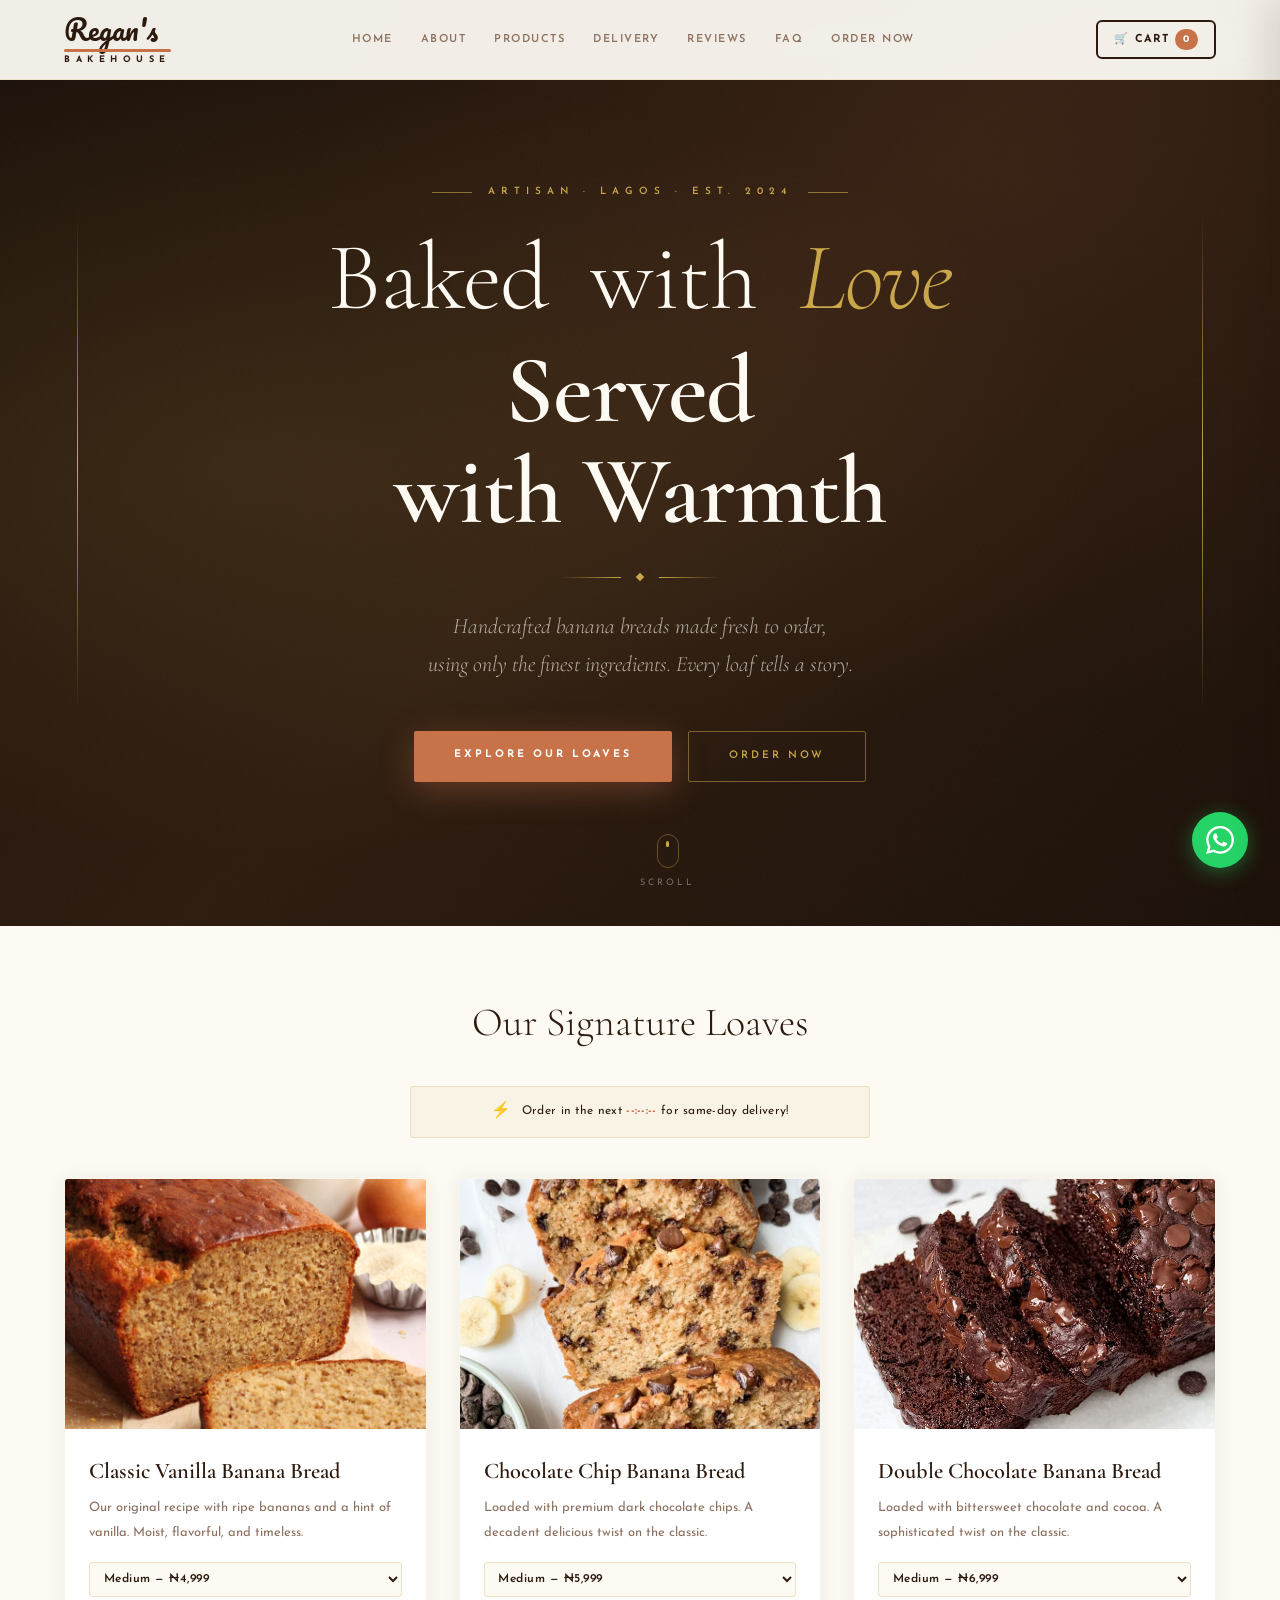
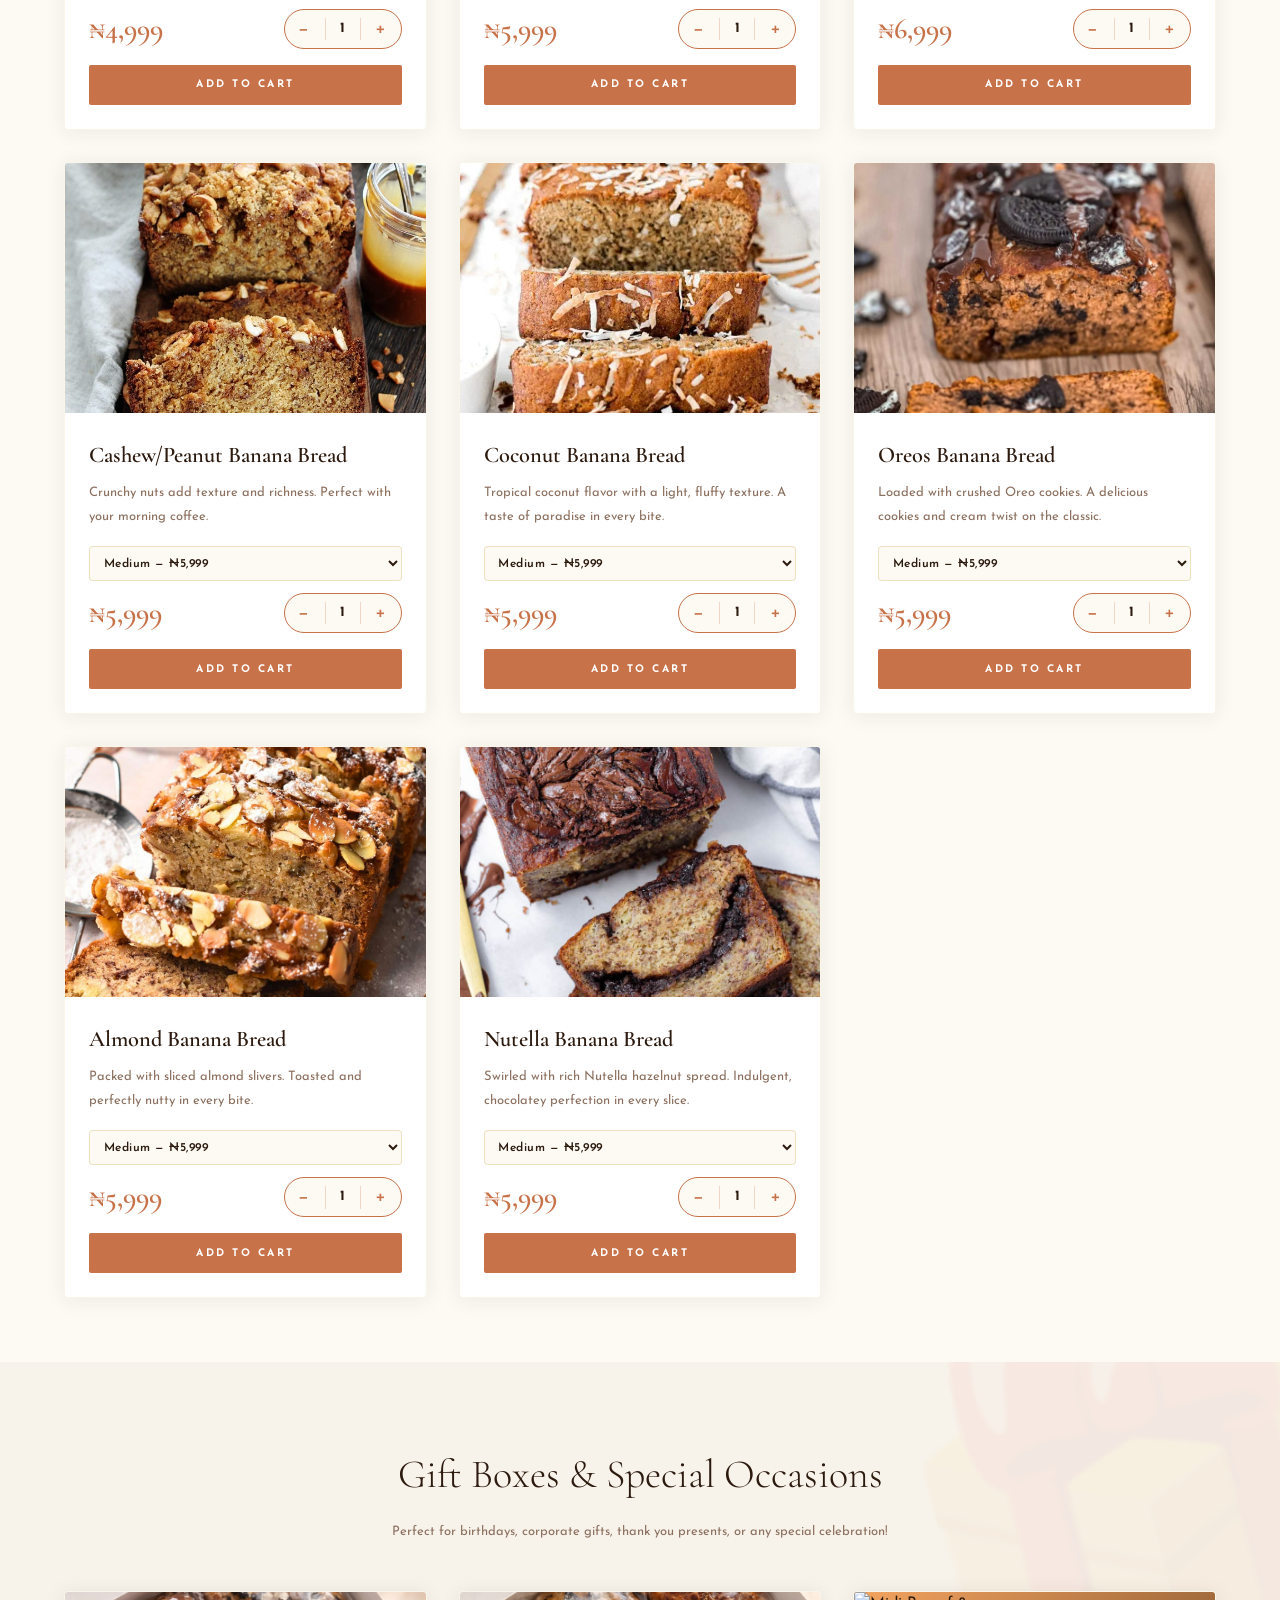
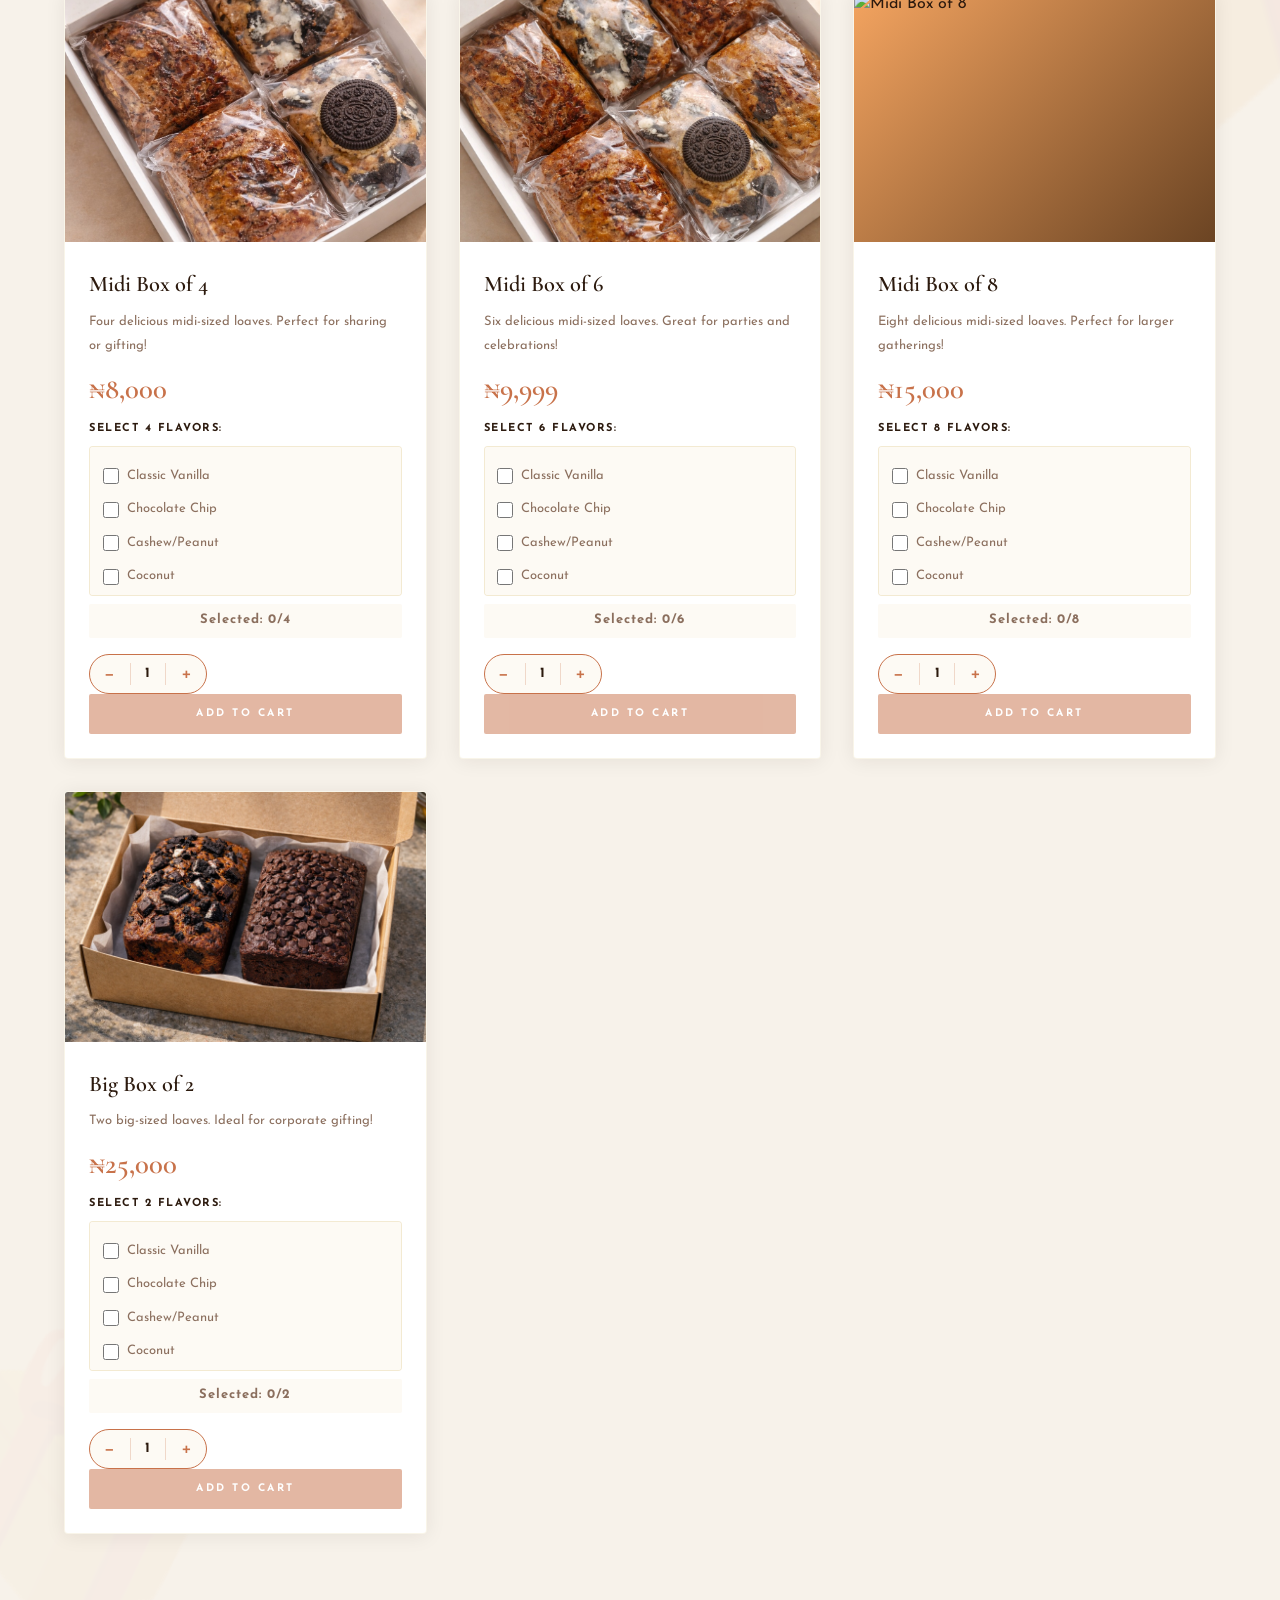
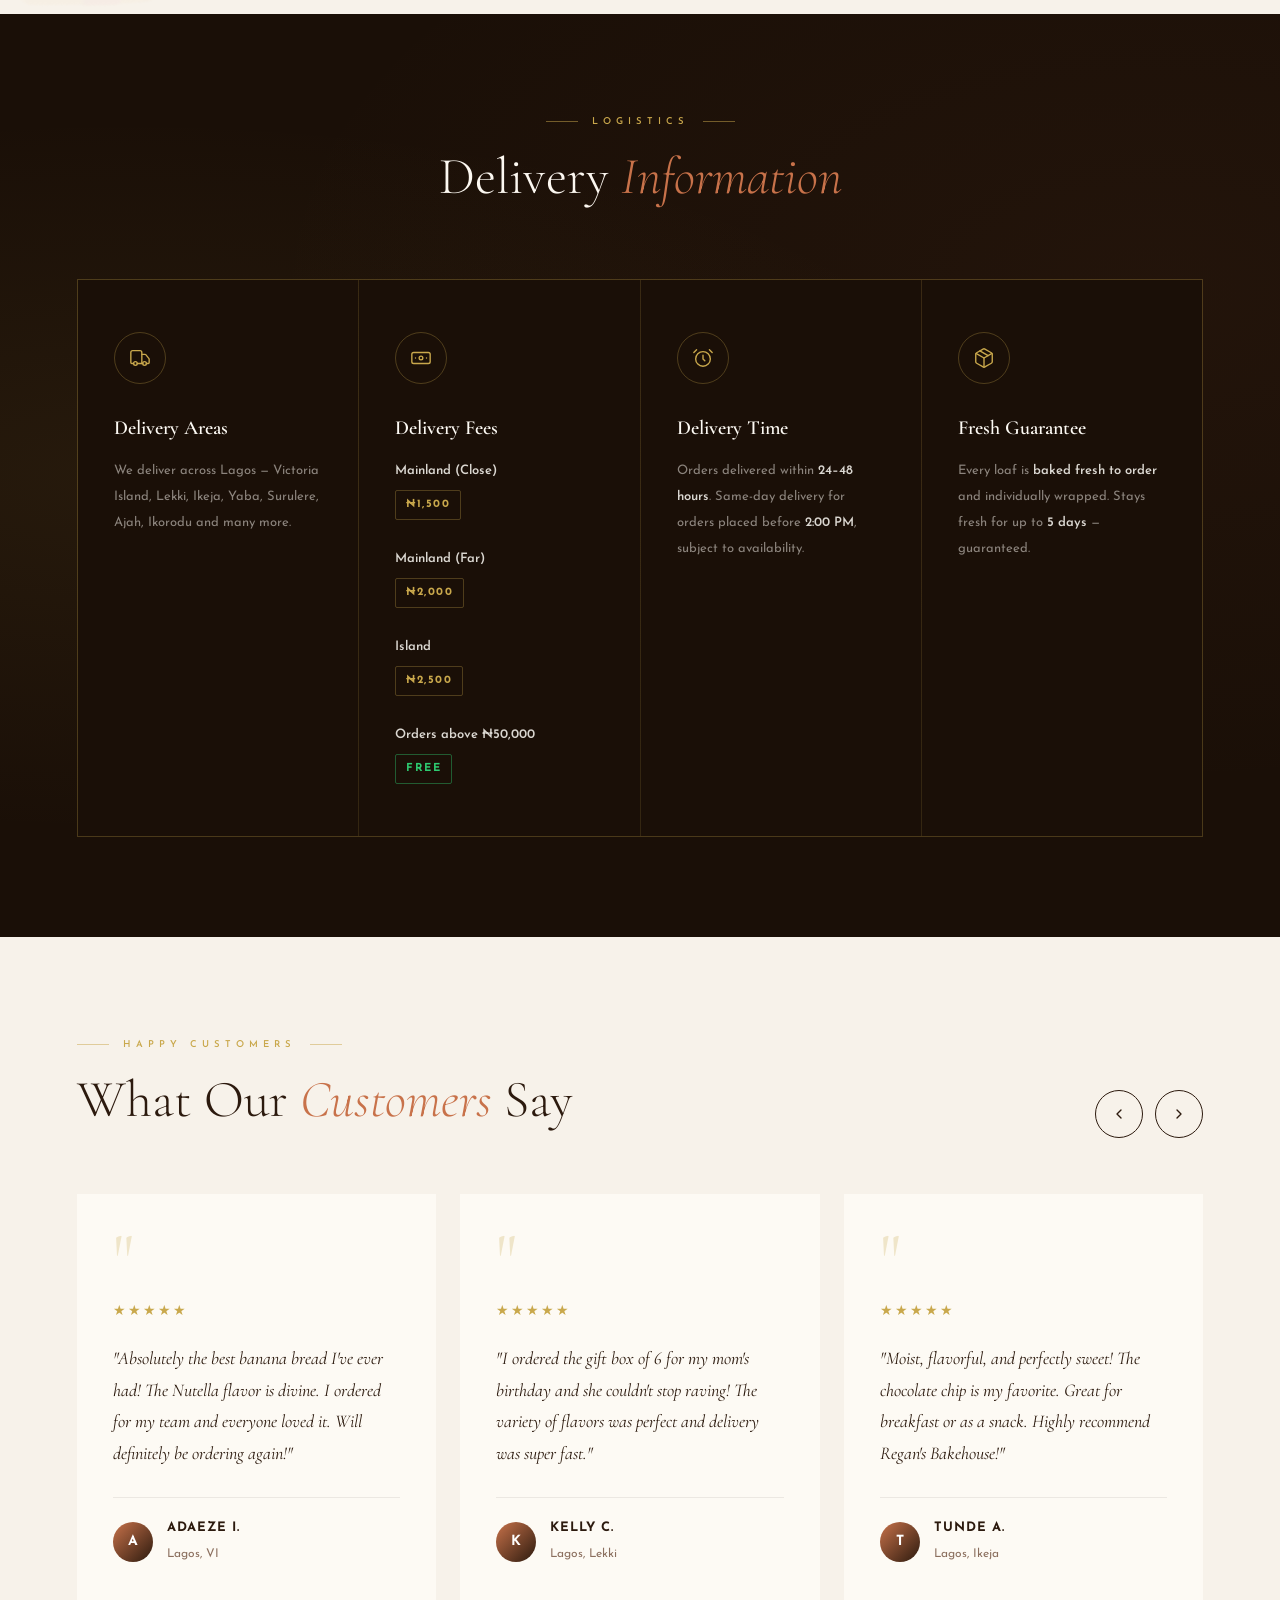
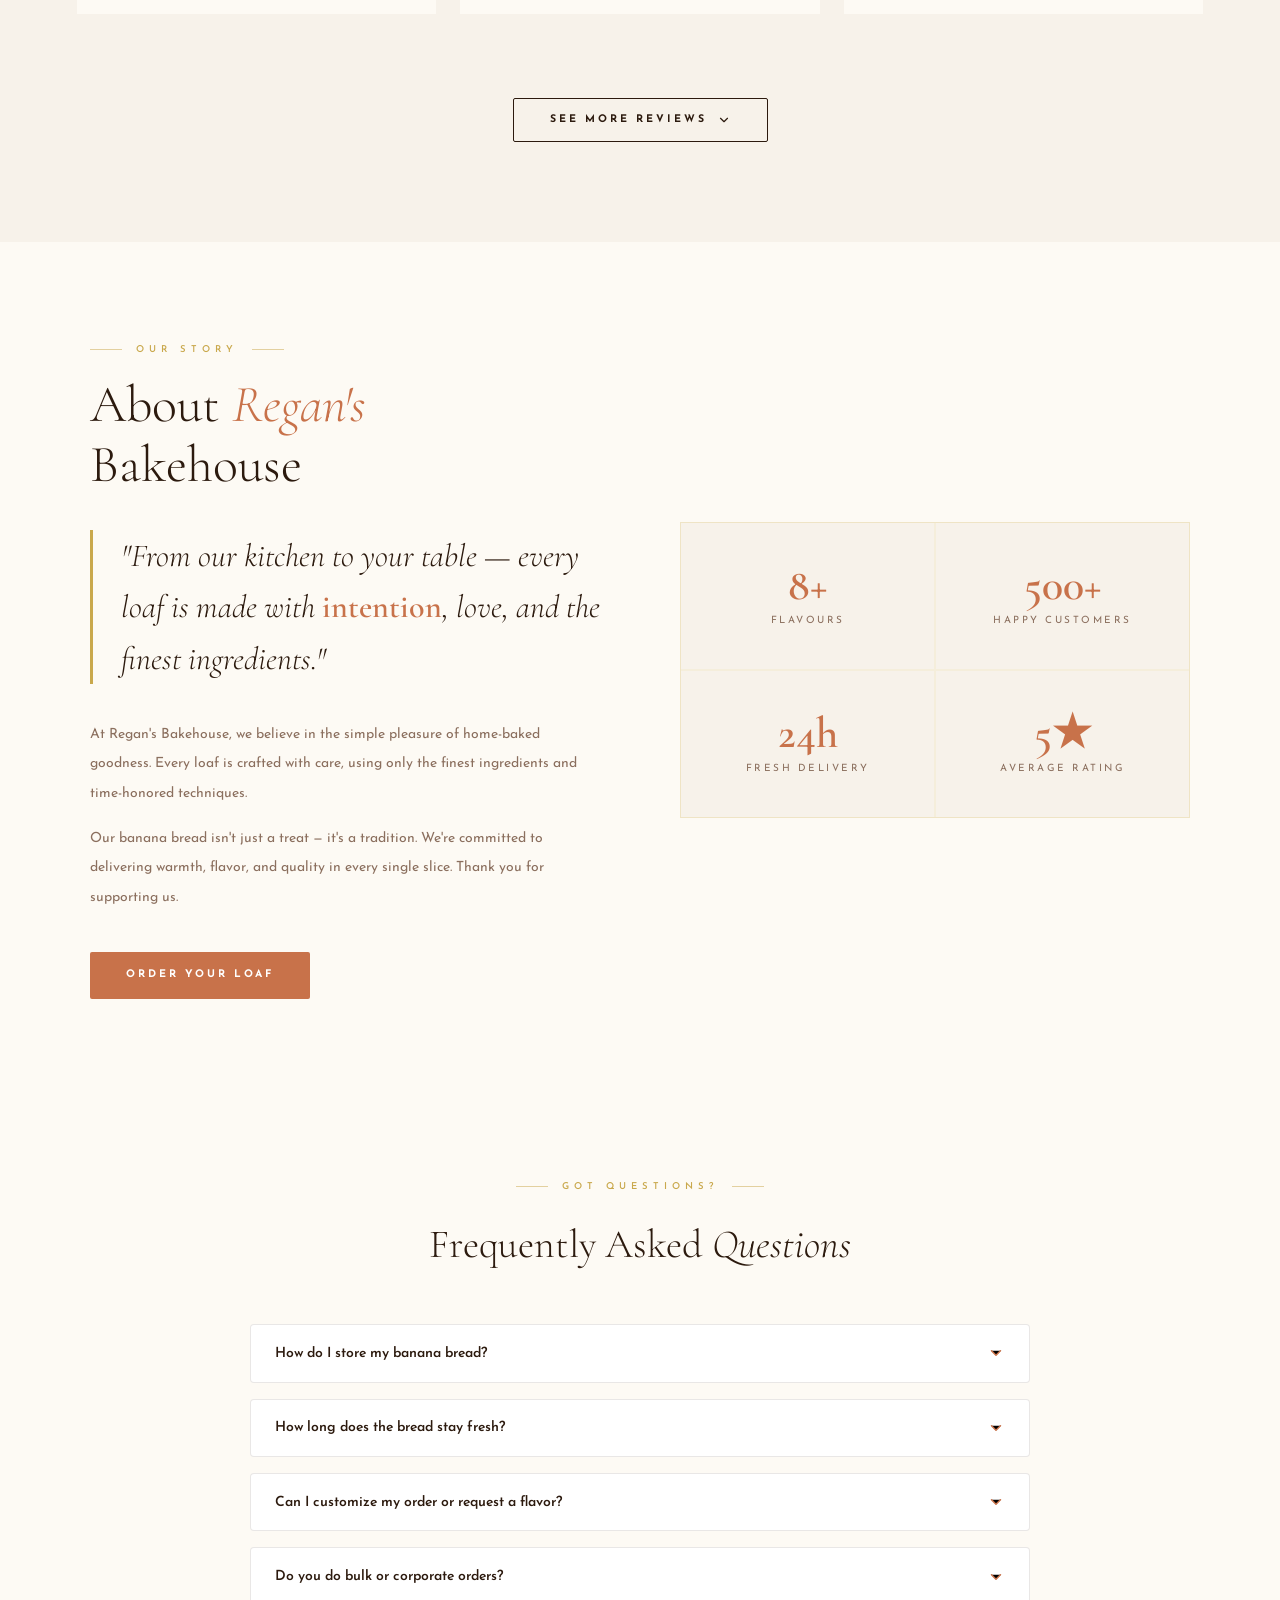
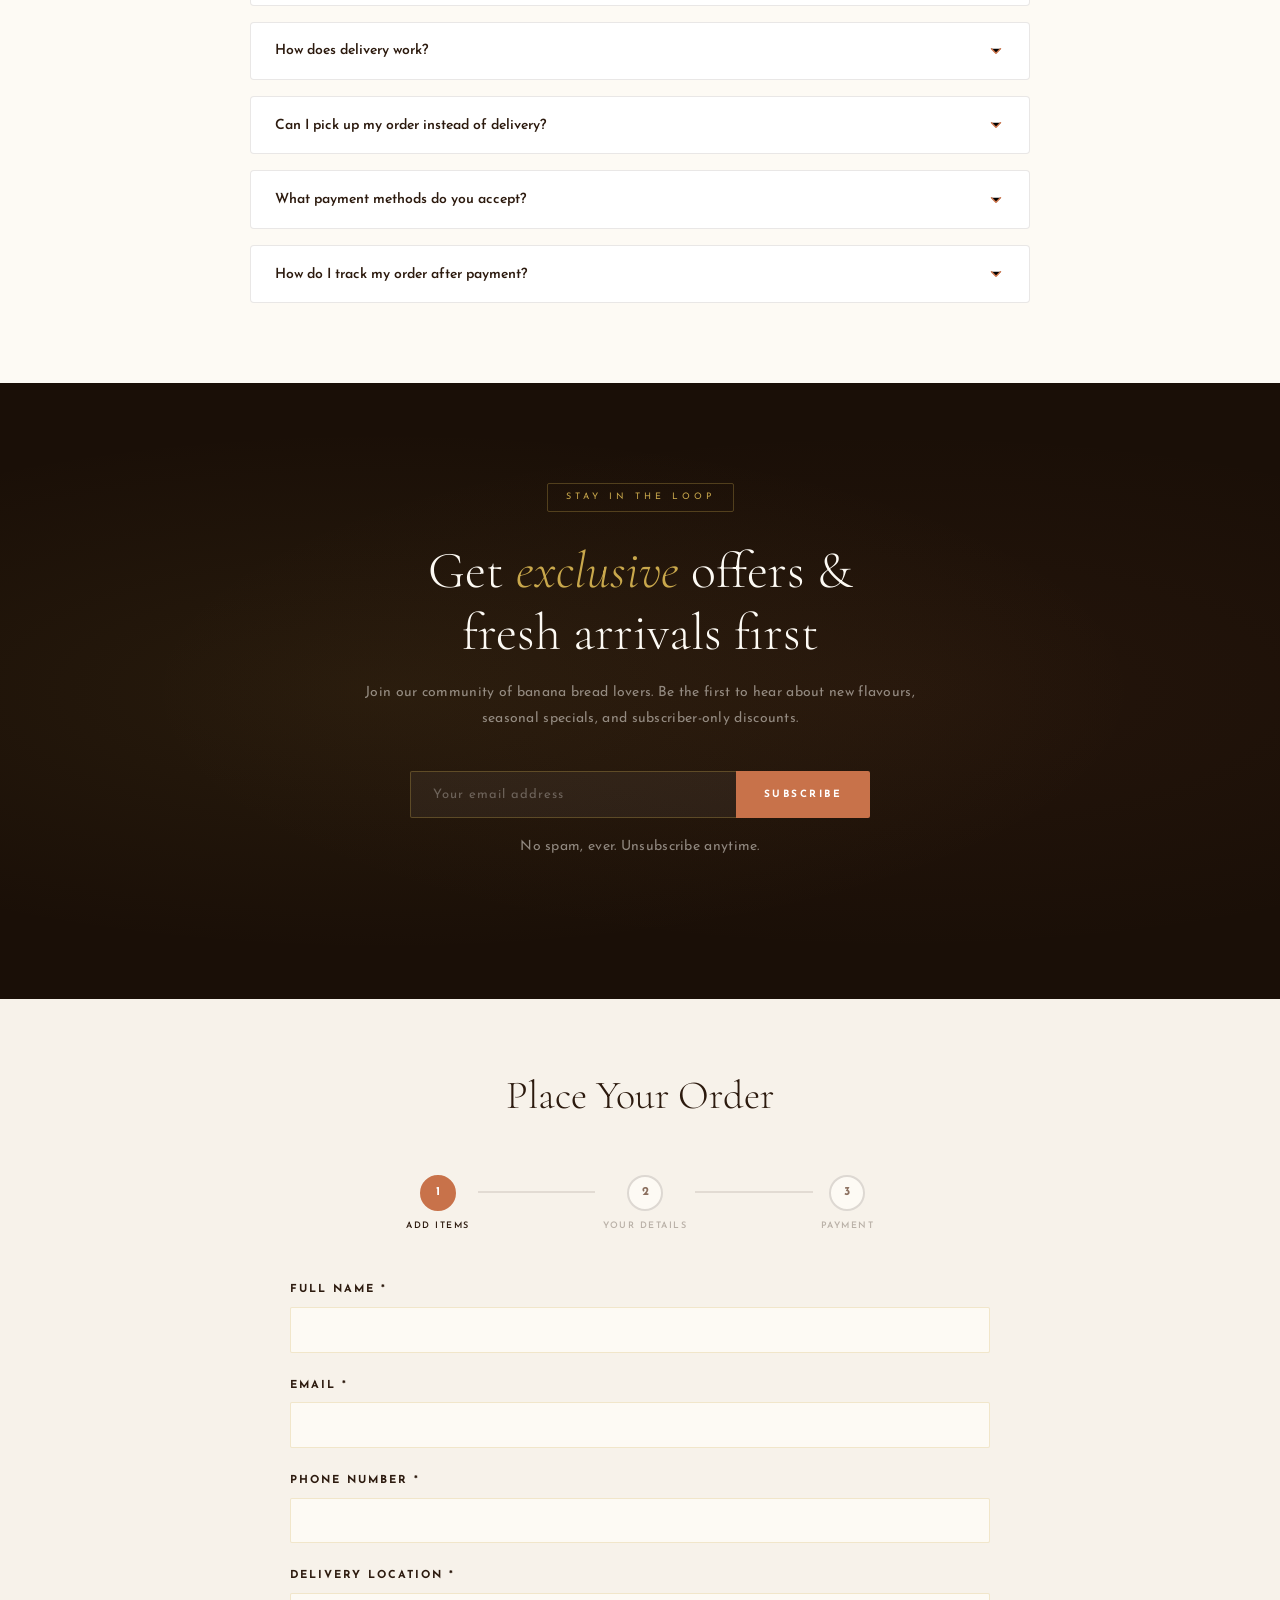
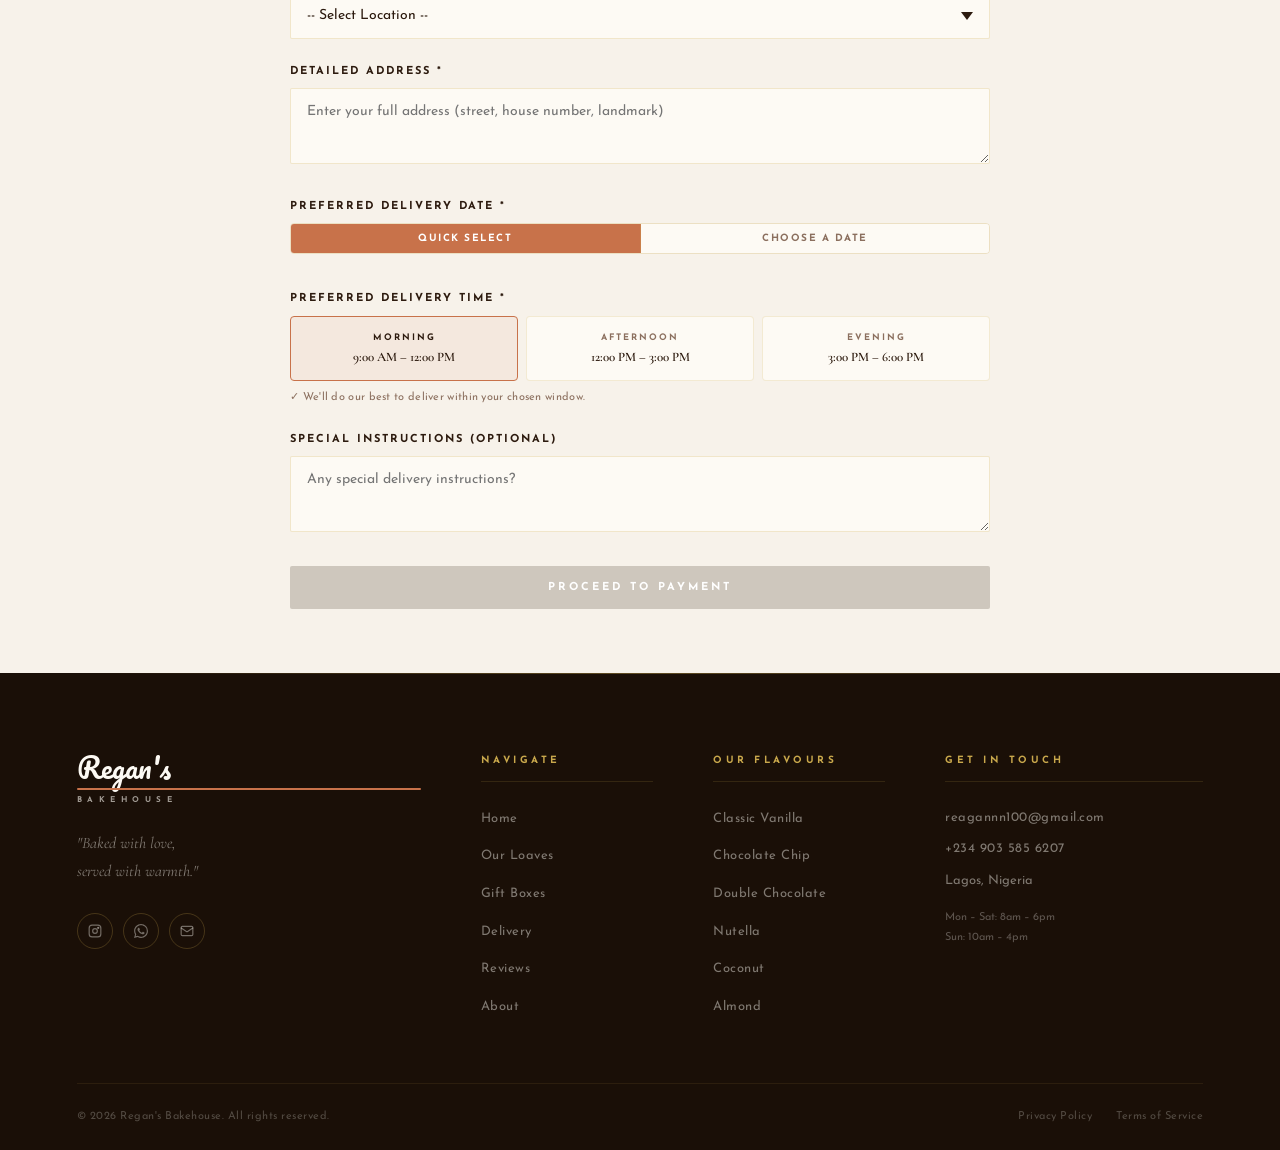
==== commit 1cec4920: "Update print statement from 'Hello' to 'Goodbye'" ====
--- a/index.html
+++ b/index.html
@@ -115,12 +115,16 @@
               <option value="medium" data-price="4999" selected>Medium &mdash; &#8358;4,999</option>
               <option value="big" data-price="9999">Big &mdash; &#8358;9,999</option>
             </select>
+            
+          </div>
+          
+          <div class="price-qty-row">
             <div class="current-price">&#8358;4,999</div>
-          </div>
-          <div class="quantity-control">
+            <div class="quantity-control">
             <button class="qty-btn" onclick="changeQty(this,-1)">&#8722;</button>
             <span class="qty-value">1</span>
             <button class="qty-btn" onclick="changeQty(this,1)">+</button>
+          </div>
           </div>
           <button class="add-to-order" data-name="Classic Vanilla Banana Bread" data-image="classic-banana-bread.jpg" onclick="addToCart(this)">Add to Cart</button>
         </div>
@@ -137,12 +141,16 @@
               <option value="medium" data-price="5999" selected>Medium &mdash; &#8358;5,999</option>
               <option value="big" data-price="9999">Big &mdash; &#8358;9,999</option>
             </select>
+            
+          </div>
+          
+          <div class="price-qty-row">
             <div class="current-price">&#8358;5,999</div>
-          </div>
-          <div class="quantity-control">
+            <div class="quantity-control">
             <button class="qty-btn" onclick="changeQty(this,-1)">&#8722;</button>
             <span class="qty-value">1</span>
             <button class="qty-btn" onclick="changeQty(this,1)">+</button>
+          </div>
           </div>
           <button class="add-to-order" data-name="Chocolate Chip Banana Bread" data-image="chocolate-chip.jpg" onclick="addToCart(this)">Add to Cart</button>
         </div>
@@ -159,12 +167,16 @@
               <option value="medium" data-price="6999" selected>Medium &mdash; &#8358;6,999</option>
               <option value="big" data-price="10999">Big &mdash; &#8358;10,999</option>
             </select>
+            
+          </div>
+          
+          <div class="price-qty-row">
             <div class="current-price">&#8358;6,999</div>
-          </div>
-          <div class="quantity-control">
+            <div class="quantity-control">
             <button class="qty-btn" onclick="changeQty(this,-1)">&#8722;</button>
             <span class="qty-value">1</span>
             <button class="qty-btn" onclick="changeQty(this,1)">+</button>
+          </div>
           </div>
           <button class="add-to-order" data-name="Double Chocolate Banana Bread" data-image="double chocolate.jpg" onclick="addToCart(this)">Add to Cart</button>
         </div>
@@ -181,12 +193,16 @@
               <option value="medium" data-price="5999" selected>Medium &mdash; &#8358;5,999</option>
               <option value="big" data-price="10999">Big &mdash; &#8358;10,999</option>
             </select>
+            
+          </div>
+          
+          <div class="price-qty-row">
             <div class="current-price">&#8358;5,999</div>
-          </div>
-          <div class="quantity-control">
+            <div class="quantity-control">
             <button class="qty-btn" onclick="changeQty(this,-1)">&#8722;</button>
             <span class="qty-value">1</span>
             <button class="qty-btn" onclick="changeQty(this,1)">+</button>
+          </div>
           </div>
           <button class="add-to-order" data-name="Cashew/Peanut Banana Bread" data-image="cashew.jpg" onclick="addToCart(this)">Add to Cart</button>
         </div>
@@ -203,12 +219,16 @@
               <option value="medium" data-price="5999" selected>Medium &mdash; &#8358;5,999</option>
               <option value="big" data-price="10999">Big &mdash; &#8358;10,999</option>
             </select>
+            
+          </div>
+          
+          <div class="price-qty-row">
             <div class="current-price">&#8358;5,999</div>
-          </div>
-          <div class="quantity-control">
+            <div class="quantity-control">
             <button class="qty-btn" onclick="changeQty(this,-1)">&#8722;</button>
             <span class="qty-value">1</span>
             <button class="qty-btn" onclick="changeQty(this,1)">+</button>
+          </div>
           </div>
           <button class="add-to-order" data-name="Coconut Banana Bread" data-image="coconut.jpg" onclick="addToCart(this)">Add to Cart</button>
         </div>
@@ -225,12 +245,16 @@
               <option value="medium" data-price="5999" selected>Medium &mdash; &#8358;5,999</option>
               <option value="big" data-price="10999">Big &mdash; &#8358;10,999</option>
             </select>
+            
+          </div>
+          
+          <div class="price-qty-row">
             <div class="current-price">&#8358;5,999</div>
-          </div>
-          <div class="quantity-control">
+            <div class="quantity-control">
             <button class="qty-btn" onclick="changeQty(this,-1)">&#8722;</button>
             <span class="qty-value">1</span>
             <button class="qty-btn" onclick="changeQty(this,1)">+</button>
+          </div>
           </div>
           <button class="add-to-order" data-name="Oreos Banana Bread" data-image="oreos-bread.jpg" onclick="addToCart(this)">Add to Cart</button>
         </div>
@@ -247,12 +271,16 @@
               <option value="medium" data-price="5999" selected>Medium &mdash; &#8358;5,999</option>
               <option value="big" data-price="10999">Big &mdash; &#8358;10,999</option>
             </select>
+            
+          </div>
+          
+          <div class="price-qty-row">
             <div class="current-price">&#8358;5,999</div>
-          </div>
-          <div class="quantity-control">
+            <div class="quantity-control">
             <button class="qty-btn" onclick="changeQty(this,-1)">&#8722;</button>
             <span class="qty-value">1</span>
             <button class="qty-btn" onclick="changeQty(this,1)">+</button>
+          </div>
           </div>
           <button class="add-to-order" data-name="Almond Banana Bread" data-image="Almond banana bread.jpg" onclick="addToCart(this)">Add to Cart</button>
         </div>
@@ -269,12 +297,16 @@
               <option value="medium" data-price="5999" selected>Medium &mdash; &#8358;5,999</option>
               <option value="big" data-price="11999">Big &mdash; &#8358;11,999</option>
             </select>
+            
+          </div>
+          
+          <div class="price-qty-row">
             <div class="current-price">&#8358;5,999</div>
-          </div>
-          <div class="quantity-control">
+            <div class="quantity-control">
             <button class="qty-btn" onclick="changeQty(this,-1)">&#8722;</button>
             <span class="qty-value">1</span>
             <button class="qty-btn" onclick="changeQty(this,1)">+</button>
+          </div>
           </div>
           <button class="add-to-order" data-name="Nutella Banana Bread" data-image="nutella-banana-bread.jpg" onclick="addToCart(this)">Add to Cart</button>
         </div>
@@ -892,12 +924,14 @@
                 '<option value="medium" data-price="' + p.price_medium + '" selected>Medium &mdash; &#8358;' + p.price_medium.toLocaleString() + '</option>' +
                 '<option value="big" data-price="' + p.price_big + '">Big &mdash; &#8358;' + p.price_big.toLocaleString() + '</option>' +
               '</select>' +
+            '</div>' +
+            '<div class="price-qty-row">' +
               '<div class="current-price">&#8358;' + p.price_medium.toLocaleString() + '</div>' +
-            '</div>' +
-            '<div class="quantity-control">' +
-              '<button class="qty-btn" onclick="changeQty(this,-1)">&#8722;</button>' +
-              '<span class="qty-value">1</span>' +
-              '<button class="qty-btn" onclick="changeQty(this,1)">+</button>' +
+              '<div class="quantity-control">' +
+                '<button class="qty-btn" onclick="changeQty(this,-1)">&#8722;</button>' +
+                '<span class="qty-value">1</span>' +
+                '<button class="qty-btn" onclick="changeQty(this,1)">+</button>' +
+              '</div>' +
             '</div>' +
             '<button class="add-to-order" data-name="' + escapedName + '" data-image="' + escapedImage + '" onclick="addToCart(this)">Add to Cart</button>' +
           '</div>' +
--- a/style.css
+++ b/style.css
@@ -126,35 +126,20 @@
 
 /* ── POPULAR BADGE ── */
 .popular-badge {
-  position: absolute;
-  top: 16px; left: 16px;
-  background: var(--orange);
-  color: white;
-  font-family: 'Josefin Sans', sans-serif;
-  font-size: 9px;
-  font-weight: 700;
-  letter-spacing: 2px;
-  text-transform: uppercase;
-  padding: 5px 12px;
-  border-radius: 2px;
-  z-index: 2;
+  position: absolute; top: 16px; left: 16px;
+  background: var(--orange); color: white;
+  font-family: 'Josefin Sans', sans-serif; font-size: 9px; font-weight: 700;
+  letter-spacing: 2px; text-transform: uppercase;
+  padding: 5px 12px; border-radius: 2px; z-index: 2;
   box-shadow: 0 2px 8px rgba(200,114,74,0.4);
 }
 
 /* ── SAME DAY NUDGE ── */
 .same-day-nudge {
-  background: rgba(201,168,76,0.1);
-  border: 1px solid rgba(201,168,76,0.3);
-  border-radius: 2px;
-  padding: 10px 14px;
-  margin-bottom: 1.5rem;
-  display: flex;
-  align-items: center;
-  gap: 10px;
-  font-family: 'Josefin Sans', sans-serif;
-  font-size: 11px;
-  color: var(--brown);
-  letter-spacing: 0.3px;
+  background: rgba(201,168,76,0.1); border: 1px solid rgba(201,168,76,0.3);
+  border-radius: 2px; padding: 10px 14px; margin-bottom: 1.5rem;
+  display: flex; align-items: center; gap: 10px;
+  font-family: 'Josefin Sans', sans-serif; font-size: 11px; color: var(--brown); letter-spacing: 0.3px;
 }
 .same-day-nudge span { font-size: 16px; flex-shrink: 0; }
 .same-day-nudge strong { color: var(--orange); }
@@ -166,14 +151,62 @@
 .gift-boxes .section-title, .gift-boxes .product-grid { position: relative; z-index: 1; }
 
 /* ── PRICE & SIZE ── */
-.price-size-container { display: flex; flex-direction: column; gap: 0.5rem; margin-bottom: 1rem; }
-.size-select { padding: 0.6rem; border: 1.5px solid rgba(201,168,76,0.3); border-radius: 4px; font-family: 'Josefin Sans', sans-serif; font-size: 12px; color: var(--brown); font-weight: 600; cursor: pointer; background: var(--cream); transition: border-color 0.3s; letter-spacing: 0.5px; }
+.price-size-container {
+  display: flex;
+  flex-direction: column;
+  gap: 0.5rem;
+  margin-bottom: 0.75rem;
+}
+.size-select { padding: 0.6rem; border: 1.5px solid rgba(201,168,76,0.3); border-radius: 4px; font-family: 'Josefin Sans', sans-serif; font-size: 12px; color: var(--brown); font-weight: 600; cursor: pointer; background: var(--cream); transition: border-color 0.3s; letter-spacing: 0.5px; width: 100%; }
 .size-select:hover, .size-select:focus { border-color: var(--orange); outline: none; }
-.current-price { font-family: 'Cormorant Garamond', serif; font-size: 1.8rem; color: var(--orange); font-weight: 600; text-align: center; }
-.quantity-control { display: flex; align-items: center; gap: 1rem; margin-bottom: 1rem; }
-.qty-btn { background: var(--brown); color: #fff; border: none; width: 35px; height: 35px; border-radius: 50%; cursor: pointer; font-size: 1.2rem; transition: background 0.3s; }
-.qty-btn:hover { background: var(--orange); }
-.qty-value { font-family: 'Cormorant Garamond', serif; font-size: 1.3rem; font-weight: bold; min-width: 30px; text-align: center; color: var(--brown); }
+
+/* ── PRICE + QTY ROW — inline layout ── */
+.price-qty-row {
+  display: flex;
+  align-items: center;
+  justify-content: space-between;
+  gap: 12px;
+  margin-bottom: 1rem;
+}
+.current-price {
+  font-family: 'Cormorant Garamond', serif;
+  font-size: 1.8rem;
+  color: var(--orange);
+  font-weight: 600;
+  line-height: 1;
+}
+
+/* ── QUANTITY CONTROL — pill stepper ── */
+.quantity-control {
+  display: inline-flex;
+  align-items: center;
+  border: 1.5px solid var(--orange);
+  border-radius: 50px;
+  overflow: hidden;
+  background: var(--cream);
+  height: 40px;
+  margin-bottom: 0;
+  flex-shrink: 0;
+}
+.qty-btn {
+  width: 40px; height: 40px;
+  border: none; background: transparent;
+  color: var(--orange); font-size: 20px; font-weight: 400;
+  cursor: pointer; display: flex; align-items: center; justify-content: center;
+  transition: background 0.15s, color 0.15s;
+  font-family: 'Josefin Sans', sans-serif; line-height: 1; padding: 0; flex-shrink: 0;
+}
+.qty-btn:hover { background: var(--orange); color: #fff; }
+.qty-btn:active { background: #a85d38; color: #fff; }
+.qty-value {
+  min-width: 36px; text-align: center;
+  font-family: 'Josefin Sans', sans-serif; font-size: 14px; font-weight: 700;
+  color: var(--brown); letter-spacing: 0.5px;
+  border-left: 1px solid rgba(200,114,74,0.25);
+  border-right: 1px solid rgba(200,114,74,0.25);
+  pointer-events: none; user-select: none;
+}
+
 .add-to-order { width: 100%; background: var(--orange); color: #fff; border: none; padding: 0.9rem; border-radius: 2px; cursor: pointer; font-family: 'Josefin Sans', sans-serif; font-size: 10.5px; font-weight: 700; letter-spacing: 2.5px; text-transform: uppercase; transition: background 0.3s; }
 .add-to-order:hover { background: #b5623c; }
 
@@ -277,73 +310,16 @@
 .form-container { max-width: 700px; margin: 0 auto; }
 
 /* ── ORDER PROGRESS BAR ── */
-.order-progress {
-  display: flex;
-  align-items: center;
-  justify-content: center;
-  margin-bottom: 2.5rem;
-  gap: 0;
-}
-.progress-step {
-  display: flex;
-  flex-direction: column;
-  align-items: center;
-  gap: 8px;
-  flex: 1;
-  position: relative;
-}
-.progress-step:not(:last-child)::after {
-  content: '';
-  position: absolute;
-  top: 16px;
-  left: 60%;
-  right: -40%;
-  height: 2px;
-  background: rgba(44,26,14,0.15);
-  z-index: 0;
-  transition: background 0.4s;
-}
-.progress-step.done:not(:last-child)::after,
-.progress-step.active:not(:last-child)::after {
-  background: var(--orange);
-}
-.progress-dot {
-  width: 32px; height: 32px;
-  border-radius: 50%;
-  border: 2px solid rgba(44,26,14,0.15);
-  background: var(--cream);
-  display: flex; align-items: center; justify-content: center;
-  font-family: 'Josefin Sans', sans-serif;
-  font-size: 11px; font-weight: 700;
-  color: rgba(44,26,14,0.3);
-  position: relative; z-index: 1;
-  transition: all 0.3s;
-}
-.progress-step.active .progress-dot {
-  border-color: var(--orange);
-  background: var(--orange);
-  color: white;
-}
-.progress-step.done .progress-dot {
-  border-color: var(--orange);
-  background: var(--orange);
-  color: white;
-}
-.progress-step.done .progress-dot::after {
-  content: '✓';
-}
-.progress-label {
-  font-family: 'Josefin Sans', sans-serif;
-  font-size: 9px;
-  font-weight: 600;
-  letter-spacing: 1.5px;
-  text-transform: uppercase;
-  color: rgba(44,26,14,0.3);
-  text-align: center;
-  transition: color 0.3s;
-}
-.progress-step.active .progress-label,
-.progress-step.done .progress-label { color: var(--orange); }
+.order-progress { display: flex; align-items: center; justify-content: center; margin-bottom: 2.5rem; gap: 0; }
+.progress-step { display: flex; flex-direction: column; align-items: center; gap: 8px; flex: 1; position: relative; }
+.progress-step:not(:last-child)::after { content: ''; position: absolute; top: 16px; left: 60%; right: -40%; height: 2px; background: rgba(44,26,14,0.15); z-index: 0; transition: background 0.4s; }
+.progress-step.done:not(:last-child)::after, .progress-step.active:not(:last-child)::after { background: var(--orange); }
+.progress-dot { width: 32px; height: 32px; border-radius: 50%; border: 2px solid rgba(44,26,14,0.15); background: var(--cream); display: flex; align-items: center; justify-content: center; font-family: 'Josefin Sans', sans-serif; font-size: 11px; font-weight: 700; color: rgba(44,26,14,0.3); position: relative; z-index: 1; transition: all 0.3s; }
+.progress-step.active .progress-dot { border-color: var(--orange); background: var(--orange); color: white; }
+.progress-step.done .progress-dot { border-color: var(--orange); background: var(--orange); color: white; }
+.progress-step.done .progress-dot::after { content: '✓'; }
+.progress-label { font-family: 'Josefin Sans', sans-serif; font-size: 9px; font-weight: 600; letter-spacing: 1.5px; text-transform: uppercase; color: rgba(44,26,14,0.3); text-align: center; transition: color 0.3s; }
+.progress-step.active .progress-label, .progress-step.done .progress-label { color: var(--orange); }
 
 /* ── CART SUMMARY ── */
 .cart-summary { background: #fff; padding: 2rem; border-radius: 4px; margin-bottom: 2rem; box-shadow: 0 2px 20px rgba(44,26,14,0.08); border: 1px solid rgba(201,168,76,0.15); }
@@ -368,201 +344,46 @@
 .submit-btn:hover:not(:disabled) { background: #b5623c; }
 .submit-btn:disabled { background: rgba(44,26,14,0.2); cursor: not-allowed; }
 
-/* ── STICKY CART SIDEBAR ── */
-.cart-overlay {
-  position: fixed; inset: 0;
-  background: rgba(26,15,7,0.5);
-  z-index: 1500;
-  opacity: 0;
-  pointer-events: none;
-  transition: opacity 0.3s;
-}
+/* ── CART OVERLAY ── */
+.cart-overlay { position: fixed; inset: 0; background: rgba(26,15,7,0.5); z-index: 1500; opacity: 0; pointer-events: none; transition: opacity 0.3s; }
 .cart-overlay.open { opacity: 1; pointer-events: all; }
 
-.cart-sidebar {
-  position: fixed;
-  top: 0; right: 0;
-  width: 380px;
-  max-width: 100vw;
-  height: 100vh;
-  background: var(--cream);
-  z-index: 1600;
-  display: flex;
-  flex-direction: column;
-  transform: translateX(100%);
-  transition: transform 0.35s cubic-bezier(0.25, 1, 0.5, 1);
-  box-shadow: -8px 0 40px rgba(44,26,14,0.15);
-}
+/* ── CART SIDEBAR ── */
+.cart-sidebar { position: fixed; top: 0; right: 0; width: 420px; max-width: 100vw; height: 100%; background: var(--cream); z-index: 1600; display: flex; flex-direction: column; transform: translateX(100%); transition: transform 0.4s cubic-bezier(0.25,1,0.5,1); box-shadow: -8px 0 40px rgba(26,15,7,0.15); }
 .cart-sidebar.open { transform: translateX(0); }
-
-.cart-sidebar-header {
-  display: flex;
-  align-items: center;
-  justify-content: space-between;
-  padding: 24px 24px 20px;
-  border-bottom: 1px solid rgba(201,168,76,0.2);
-  flex-shrink: 0;
-}
-.cart-sidebar-header h3 {
-  font-family: 'Cormorant Garamond', serif;
-  font-size: 24px;
-  font-weight: 600;
-  color: var(--brown);
-  display: flex;
-  align-items: center;
-  gap: 10px;
-}
-.cart-sidebar-count {
-  background: var(--orange);
-  color: white;
-  font-family: 'Josefin Sans', sans-serif;
-  font-size: 11px;
-  font-weight: 700;
-  padding: 2px 8px;
-  border-radius: 50px;
-  min-width: 24px;
-  text-align: center;
-}
-.cart-close-btn {
-  background: none;
-  border: 1.5px solid rgba(44,26,14,0.15);
-  border-radius: 50%;
-  width: 36px; height: 36px;
-  cursor: pointer;
-  display: flex; align-items: center; justify-content: center;
-  color: var(--brown);
-  transition: background 0.2s, border-color 0.2s;
-}
-.cart-close-btn:hover { background: var(--brown); color: var(--cream); border-color: var(--brown); }
-
-.cart-sidebar-items {
-  flex: 1;
-  overflow-y: auto;
-  padding: 16px 24px;
-}
-.cart-empty-state {
-  display: flex;
-  flex-direction: column;
-  align-items: center;
-  justify-content: center;
-  height: 100%;
-  min-height: 200px;
-  text-align: center;
-  color: var(--muted);
-}
-.cart-empty-state p { font-family: 'Cormorant Garamond', serif; font-size: 20px; color: var(--brown); margin-bottom: 4px; }
-.cart-empty-state span { font-family: 'Josefin Sans', sans-serif; font-size: 12px; letter-spacing: 0.5px; }
-
-.cart-sidebar-item {
-  display: flex;
-  align-items: flex-start;
-  justify-content: space-between;
-  gap: 12px;
-  padding: 14px 0;
-  border-bottom: 1px solid rgba(201,168,76,0.12);
-}
-.cart-sidebar-item-name {
-  font-family: 'Josefin Sans', sans-serif;
-  font-size: 12px;
-  font-weight: 600;
-  color: var(--brown);
-  line-height: 1.5;
-  flex: 1;
-}
-.cart-sidebar-item-qty {
-  font-family: 'Josefin Sans', sans-serif;
-  font-size: 11px;
-  color: var(--muted);
-  margin-top: 3px;
-}
-.cart-sidebar-item-price {
-  font-family: 'Cormorant Garamond', serif;
-  font-size: 18px;
-  font-weight: 600;
-  color: var(--orange);
-  white-space: nowrap;
-  flex-shrink: 0;
-}
-.cart-sidebar-remove {
-  background: none;
-  border: none;
-  color: rgba(44,26,14,0.25);
-  cursor: pointer;
-  font-size: 18px;
-  padding: 2px 4px;
-  transition: color 0.2s;
-  flex-shrink: 0;
-  line-height: 1;
-}
-.cart-sidebar-remove:hover { color: #e74c3c; }
-
-.cart-sidebar-footer {
-  padding: 20px 24px;
-  border-top: 1px solid rgba(201,168,76,0.2);
-  flex-shrink: 0;
-  background: var(--cream);
-}
-.cart-sidebar-subtotal {
-  display: flex;
-  justify-content: space-between;
-  align-items: center;
-  margin-bottom: 8px;
-}
-.cart-sidebar-subtotal span:first-child {
-  font-family: 'Josefin Sans', sans-serif;
-  font-size: 11px;
-  font-weight: 700;
-  letter-spacing: 2px;
-  text-transform: uppercase;
-  color: var(--muted);
-}
-.cart-sidebar-subtotal span:last-child {
-  font-family: 'Cormorant Garamond', serif;
-  font-size: 24px;
-  font-weight: 600;
-  color: var(--brown);
-}
-.cart-free-delivery-note {
-  font-family: 'Josefin Sans', sans-serif;
-  font-size: 11px;
-  color: var(--muted);
-  margin-bottom: 16px;
-  min-height: 16px;
-}
-.cart-free-delivery-note.highlight { color: #2ecc71; font-weight: 700; }
-.cart-checkout-btn {
-  width: 100%;
-  background: var(--orange);
-  color: white;
-  border: none;
-  padding: 16px;
-  border-radius: 2px;
-  font-family: 'Josefin Sans', sans-serif;
-  font-size: 11px;
-  font-weight: 700;
-  letter-spacing: 3px;
-  text-transform: uppercase;
-  cursor: pointer;
-  transition: background 0.2s;
-  margin-bottom: 10px;
-}
-.cart-checkout-btn:hover { background: #b5623c; }
-.cart-continue-btn {
-  width: 100%;
-  background: transparent;
-  color: var(--brown);
-  border: 1.5px solid rgba(44,26,14,0.15);
-  padding: 12px;
-  border-radius: 2px;
-  font-family: 'Josefin Sans', sans-serif;
-  font-size: 10px;
-  font-weight: 600;
-  letter-spacing: 2px;
-  text-transform: uppercase;
-  cursor: pointer;
-  transition: background 0.2s, border-color 0.2s;
-}
-.cart-continue-btn:hover { background: rgba(44,26,14,0.04); border-color: rgba(44,26,14,0.3); }
+.cart-sidebar-header { padding: 28px 28px 20px; border-bottom: 1px solid rgba(201,168,76,0.15); display: flex; align-items: center; justify-content: space-between; flex-shrink: 0; }
+.cart-sidebar-header h3 { font-family: 'Cormorant Garamond', serif; font-size: 24px; font-weight: 600; color: var(--brown); }
+.cart-sidebar-close { width: 36px; height: 36px; border: 1.5px solid rgba(44,26,14,0.15); border-radius: 50%; background: transparent; cursor: pointer; display: flex; align-items: center; justify-content: center; color: var(--muted); font-size: 18px; transition: background 0.2s, color 0.2s; }
+.cart-sidebar-close:hover { background: var(--brown); color: var(--cream); }
+.cart-sidebar-items { flex: 1; overflow-y: auto; padding: 20px 28px; }
+.cart-sidebar-empty { display: flex; flex-direction: column; align-items: center; justify-content: center; height: 100%; gap: 12px; color: var(--muted); font-family: 'Josefin Sans', sans-serif; font-size: 12px; letter-spacing: 1px; text-transform: uppercase; }
+.cart-sidebar-empty span { font-size: 48px; }
+.cart-sidebar-empty p { font-family: 'Cormorant Garamond', serif; font-size: 20px; color: var(--brown); text-transform: none; letter-spacing: 0; margin: 0; }
+.cart-sidebar-item { display: flex; align-items: flex-start; gap: 14px; padding: 16px 0; border-bottom: 1px solid rgba(201,168,76,0.1); }
+.cart-sidebar-item:last-child { border-bottom: none; }
+.cart-item-icon { width: 48px; height: 48px; background: linear-gradient(135deg, var(--orange), var(--brown)); border-radius: 4px; flex-shrink: 0; display: flex; align-items: center; justify-content: center; font-size: 20px; }
+.cart-item-details { flex: 1; min-width: 0; }
+.cart-item-name { font-family: 'Josefin Sans', sans-serif; font-size: 11px; font-weight: 600; color: var(--brown); letter-spacing: 0.3px; line-height: 1.4; margin-bottom: 6px; white-space: nowrap; overflow: hidden; text-overflow: ellipsis; }
+.cart-item-price { font-family: 'Cormorant Garamond', serif; font-size: 16px; font-weight: 600; color: var(--orange); }
+.cart-item-controls { display: flex; align-items: center; gap: 8px; margin-top: 8px; }
+
+/* ── CART SIDEBAR QTY BUTTONS ── */
+.cart-item-qty-btn { width: 26px; height: 26px; border: 1.5px solid var(--orange); border-radius: 50%; background: transparent; cursor: pointer; font-size: 14px; color: var(--orange); display: flex; align-items: center; justify-content: center; transition: background 0.15s, color 0.15s; line-height: 1; padding: 0; }
+.cart-item-qty-btn:hover { background: var(--orange); color: #fff; }
+.cart-item-qty-btn:active { background: #a85d38; color: #fff; }
+.cart-item-qty { font-family: 'Josefin Sans', sans-serif; font-size: 12px; font-weight: 700; color: var(--brown); min-width: 20px; text-align: center; }
+.cart-item-remove { width: 26px; height: 26px; border: 1px solid rgba(231,76,60,0.3); border-radius: 50%; background: transparent; cursor: pointer; font-size: 14px; color: #e74c3c; display: flex; align-items: center; justify-content: center; transition: background 0.2s; margin-left: 4px; }
+.cart-item-remove:hover { background: #e74c3c; color: white; }
+
+.cart-sidebar-footer { padding: 20px 28px 28px; border-top: 1px solid rgba(201,168,76,0.15); flex-shrink: 0; }
+.cart-sidebar-subtotal { display: flex; justify-content: space-between; align-items: center; margin-bottom: 6px; font-family: 'Josefin Sans', sans-serif; font-size: 11px; color: var(--muted); letter-spacing: 1px; text-transform: uppercase; }
+.cart-sidebar-total { display: flex; justify-content: space-between; align-items: center; margin-bottom: 20px; padding-top: 12px; border-top: 1px solid rgba(201,168,76,0.15); }
+.cart-sidebar-total span:first-child { font-family: 'Josefin Sans', sans-serif; font-size: 10px; font-weight: 700; letter-spacing: 2px; text-transform: uppercase; color: var(--brown); }
+.cart-sidebar-total-price { font-family: 'Cormorant Garamond', serif; font-size: 26px; font-weight: 600; color: var(--brown); }
+.cart-sidebar-checkout { width: 100%; background: var(--orange); color: white; border: none; padding: 16px; font-family: 'Josefin Sans', sans-serif; font-size: 10.5px; font-weight: 700; letter-spacing: 3px; text-transform: uppercase; cursor: pointer; border-radius: 2px; transition: background 0.2s; }
+.cart-sidebar-checkout:hover { background: #b5623c; }
+.cart-sidebar-continue { width: 100%; background: transparent; color: var(--muted); border: none; padding: 10px; font-family: 'Josefin Sans', sans-serif; font-size: 10px; letter-spacing: 1.5px; text-transform: uppercase; cursor: pointer; margin-top: 8px; transition: color 0.2s; }
+.cart-sidebar-continue:hover { color: var(--brown); }
 
 /* ── MODAL ── */
 .modal { display: none; position: fixed; top: 0; left: 0; width: 100%; height: 100%; background: rgba(0,0,0,0.6); z-index: 2000; justify-content: center; align-items: center; }
@@ -604,6 +425,69 @@
 /* ── FLOATING WHATSAPP ── */
 .whatsapp-float { position: fixed; bottom: 32px; right: 32px; z-index: 999; width: 56px; height: 56px; background: #25D366; border-radius: 50%; display: flex; align-items: center; justify-content: center; box-shadow: 0 4px 20px rgba(37,211,102,0.4); cursor: pointer; transition: transform 0.2s, box-shadow 0.2s; text-decoration: none; }
 .whatsapp-float:hover { transform: scale(1.1); box-shadow: 0 8px 28px rgba(37,211,102,0.5); }
+
+/* ── TOAST NOTIFICATION ── */
+.toast { position: fixed; bottom: 100px; right: 32px; background: var(--brown); color: var(--cream); padding: 14px 20px; border-radius: 4px; font-family: 'Josefin Sans', sans-serif; font-size: 11px; letter-spacing: 1px; box-shadow: 0 8px 24px rgba(26,15,7,0.25); z-index: 1400; display: flex; align-items: center; gap: 10px; transform: translateY(20px); opacity: 0; transition: transform 0.3s, opacity 0.3s; pointer-events: none; max-width: 280px; }
+.toast.show { transform: translateY(0); opacity: 1; }
+.toast-icon { font-size: 16px; flex-shrink: 0; }
+
+/* ── URGENCY BAR ── */
+.urgency-bar { background: linear-gradient(135deg, var(--brown), #1A0F07); padding: 10px 6%; display: flex; align-items: center; justify-content: center; gap: 12px; position: relative; z-index: 999; }
+.urgency-bar p { font-family: 'Josefin Sans', sans-serif; font-size: 11px; letter-spacing: 1.5px; color: rgba(253,250,244,0.85); text-align: center; }
+.urgency-bar strong { color: var(--gold); }
+.urgency-bar .countdown { font-family: 'Cormorant Garamond', serif; font-size: 16px; font-weight: 600; color: var(--orange); background: rgba(200,114,74,0.12); border: 1px solid rgba(200,114,74,0.3); padding: 2px 10px; border-radius: 2px; min-width: 52px; text-align: center; display: inline-block; }
+
+/* ── DELIVERY DATE PICKER ── */
+.date-picker-group { margin-bottom: 1.5rem; }
+.date-options { display: grid; grid-template-columns: repeat(3, 1fr); gap: 8px; margin-top: 8px; }
+.date-option { border: 1.5px solid rgba(201,168,76,0.2); border-radius: 4px; padding: 10px 8px; text-align: center; cursor: pointer; transition: border-color 0.2s, background 0.2s; background: var(--cream); }
+.date-option:hover { border-color: var(--orange); }
+.date-option.selected { border-color: var(--orange); background: rgba(200,114,74,0.08); }
+.date-option.disabled { opacity: 0.4; cursor: not-allowed; }
+.date-option .day-name { font-family: 'Josefin Sans', sans-serif; font-size: 9px; font-weight: 700; letter-spacing: 2px; text-transform: uppercase; color: var(--muted); margin-bottom: 4px; }
+.date-option .day-num { font-family: 'Cormorant Garamond', serif; font-size: 22px; font-weight: 600; color: var(--brown); line-height: 1; }
+.date-option .day-tag { font-family: 'Josefin Sans', sans-serif; font-size: 8px; letter-spacing: 1px; text-transform: uppercase; color: var(--orange); margin-top: 4px; }
+.date-option.selected .day-name, .date-option.selected .day-num { color: var(--brown); }
+
+/* ── SAME DAY NOTICE ── */
+.same-day-notice { display: flex; align-items: center; justify-content: center; gap: 10px; background: rgba(201,168,76,0.08); border: 1px solid rgba(201,168,76,0.25); border-radius: 4px; padding: 12px 24px; margin: -1rem auto 2.5rem; max-width: 460px; font-family: 'Josefin Sans', sans-serif; font-size: 12px; color: var(--brown); letter-spacing: 0.3px; }
+.same-day-icon { font-size: 16px; flex-shrink: 0; }
+
+/* ── TIME SLOT PICKER ── */
+.time-options { display: grid; grid-template-columns: repeat(3, 1fr); gap: 8px; margin-top: 8px; }
+.time-option { border: 1.5px solid rgba(201,168,76,0.2); border-radius: 4px; padding: 14px 10px; text-align: center; cursor: pointer; transition: border-color 0.2s, background 0.2s; background: var(--cream); }
+.time-option:hover { border-color: var(--orange); }
+.time-option.selected { border-color: var(--orange); background: rgba(200,114,74,0.08); }
+.time-slot-label { font-family: 'Josefin Sans', sans-serif; font-size: 9px; font-weight: 700; letter-spacing: 2px; text-transform: uppercase; color: var(--muted); margin-bottom: 4px; }
+.time-option.selected .time-slot-label { color: var(--brown); }
+.time-slot-range { font-family: 'Cormorant Garamond', serif; font-size: 13px; font-weight: 600; color: var(--brown); line-height: 1.3; }
+
+/* ── ORDER STEPS ── */
+.order-steps { display: flex; align-items: center; justify-content: center; max-width: 500px; margin: 0 auto 3rem; padding: 0 1rem; }
+.order-step { display: flex; flex-direction: column; align-items: center; gap: 8px; }
+.step-circle { width: 36px; height: 36px; border-radius: 50%; border: 2px solid rgba(44,26,14,0.15); background: var(--cream); color: var(--muted); font-family: 'Josefin Sans', sans-serif; font-size: 12px; font-weight: 700; display: flex; align-items: center; justify-content: center; transition: all 0.3s; }
+.step-label { font-family: 'Josefin Sans', sans-serif; font-size: 9px; font-weight: 600; letter-spacing: 1.5px; text-transform: uppercase; color: rgba(44,26,14,0.3); transition: color 0.3s; white-space: nowrap; }
+.order-step.active .step-circle { border-color: var(--orange); background: var(--orange); color: white; }
+.order-step.active .step-label { color: var(--brown); }
+.order-step.done .step-circle { border-color: var(--gold); background: var(--gold); color: white; }
+.order-step.done .step-circle::after { content: '✓'; }
+.order-step.done .step-circle span { display: none; }
+.order-step-line { flex: 1; height: 2px; background: rgba(44,26,14,0.1); margin: 0 8px; margin-bottom: 24px; transition: background 0.3s; }
+.order-step-line.active { background: var(--orange); }
+
+/* ── DATE PICKER TABS ── */
+.date-picker-tabs { display: flex; gap: 0; margin-bottom: 12px; border: 1.5px solid rgba(201,168,76,0.25); border-radius: 4px; overflow: hidden; }
+.date-tab { flex: 1; padding: 9px 16px; border: none; background: var(--cream); font-family: 'Josefin Sans', sans-serif; font-size: 10px; font-weight: 700; letter-spacing: 1.5px; text-transform: uppercase; color: var(--muted); cursor: pointer; transition: background 0.2s, color 0.2s; }
+.date-tab:first-child { border-right: 1.5px solid rgba(201,168,76,0.25); }
+.date-tab.active { background: var(--orange); color: white; }
+.date-tab:hover:not(.active) { background: var(--light-bg); color: var(--brown); }
+
+/* ── CALENDAR INPUT ── */
+.calendar-input { width: 100%; padding: 12px 16px; border: 1.5px solid rgba(201,168,76,0.25); border-radius: 4px; font-family: 'Josefin Sans', sans-serif; font-size: 13px; color: var(--brown); background: var(--cream); cursor: pointer; transition: border-color 0.2s; }
+.calendar-input:focus { outline: none; border-color: var(--orange); }
+
+/* ── DATE HINT ── */
+.date-hint { font-family: 'Josefin Sans', sans-serif; font-size: 11px; color: var(--muted); margin-top: 8px; letter-spacing: 0.3px; }
 
 /* ── RESPONSIVE ── */
 @media (max-width: 1024px) {
@@ -640,431 +524,15 @@
   .gift-boxes::after { font-size: 10rem; bottom: -3rem; left: -3rem; }
   .whatsapp-float { bottom: 20px; right: 20px; width: 48px; height: 48px; }
   .cart-sidebar { width: 100vw; }
-  .order-progress { gap: 0; }
-  .progress-label { font-size: 8px; letter-spacing: 0.5px; }
-}
-
-/* ── STICKY CART SIDEBAR ── */
-.cart-overlay {
-  position: fixed; inset: 0;
-  background: rgba(26,15,7,0.5);
-  z-index: 1500;
-  opacity: 0; pointer-events: none;
-  transition: opacity 0.3s;
-}
-.cart-overlay.open { opacity: 1; pointer-events: all; }
-
-.cart-sidebar {
-  position: fixed;
-  top: 0; right: 0;
-  width: 420px; max-width: 100vw;
-  height: 100%;
-  background: var(--cream);
-  z-index: 1600;
-  display: flex; flex-direction: column;
-  transform: translateX(100%);
-  transition: transform 0.4s cubic-bezier(0.25,1,0.5,1);
-  box-shadow: -8px 0 40px rgba(26,15,7,0.15);
-}
-.cart-sidebar.open { transform: translateX(0); }
-
-.cart-sidebar-header {
-  padding: 28px 28px 20px;
-  border-bottom: 1px solid rgba(201,168,76,0.15);
-  display: flex; align-items: center; justify-content: space-between;
-  flex-shrink: 0;
-}
-.cart-sidebar-header h3 {
-  font-family: 'Cormorant Garamond', serif;
-  font-size: 24px; font-weight: 600;
-  color: var(--brown);
-}
-.cart-sidebar-close {
-  width: 36px; height: 36px;
-  border: 1.5px solid rgba(44,26,14,0.15);
-  border-radius: 50%;
-  background: transparent;
-  cursor: pointer;
-  display: flex; align-items: center; justify-content: center;
-  color: var(--muted);
-  font-size: 18px;
-  transition: background 0.2s, color 0.2s;
-}
-.cart-sidebar-close:hover { background: var(--brown); color: var(--cream); }
-
-.cart-sidebar-items {
-  flex: 1; overflow-y: auto;
-  padding: 20px 28px;
-}
-.cart-sidebar-empty {
-  display: flex; flex-direction: column;
-  align-items: center; justify-content: center;
-  height: 100%; gap: 12px;
-  color: var(--muted);
-  font-family: 'Josefin Sans', sans-serif;
-  font-size: 12px; letter-spacing: 1px;
-  text-transform: uppercase;
-}
-.cart-sidebar-empty span { font-size: 48px; }
-
-.cart-sidebar-item {
-  display: flex; align-items: flex-start;
-  gap: 14px; padding: 16px 0;
-  border-bottom: 1px solid rgba(201,168,76,0.1);
-}
-.cart-sidebar-item:last-child { border-bottom: none; }
-.cart-item-icon {
-  width: 48px; height: 48px;
-  background: linear-gradient(135deg, var(--orange), var(--brown));
-  border-radius: 4px; flex-shrink: 0;
-  display: flex; align-items: center; justify-content: center;
-  font-size: 20px;
-}
-.cart-item-details { flex: 1; min-width: 0; }
-.cart-item-name {
-  font-family: 'Josefin Sans', sans-serif;
-  font-size: 11px; font-weight: 600;
-  color: var(--brown); letter-spacing: 0.3px;
-  line-height: 1.4; margin-bottom: 6px;
-  white-space: nowrap; overflow: hidden; text-overflow: ellipsis;
-}
-.cart-item-price {
-  font-family: 'Cormorant Garamond', serif;
-  font-size: 16px; font-weight: 600;
-  color: var(--orange);
-}
-.cart-item-controls {
-  display: flex; align-items: center; gap: 8px; margin-top: 8px;
-}
-.cart-item-qty-btn {
-  width: 26px; height: 26px;
-  border: 1px solid rgba(44,26,14,0.15);
-  border-radius: 50%;
-  background: transparent; cursor: pointer;
-  font-size: 14px; color: var(--brown);
-  display: flex; align-items: center; justify-content: center;
-  transition: background 0.2s;
-}
-.cart-item-qty-btn:hover { background: var(--brown); color: var(--cream); }
-.cart-item-qty { font-family: 'Josefin Sans', sans-serif; font-size: 12px; font-weight: 700; color: var(--brown); min-width: 20px; text-align: center; }
-.cart-item-remove {
-  width: 26px; height: 26px;
-  border: 1px solid rgba(231,76,60,0.3);
-  border-radius: 50%; background: transparent;
-  cursor: pointer; font-size: 14px; color: #e74c3c;
-  display: flex; align-items: center; justify-content: center;
-  transition: background 0.2s; margin-left: 4px;
-}
-.cart-item-remove:hover { background: #e74c3c; color: white; }
-
-.cart-sidebar-footer {
-  padding: 20px 28px 28px;
-  border-top: 1px solid rgba(201,168,76,0.15);
-  flex-shrink: 0;
-}
-.cart-sidebar-subtotal {
-  display: flex; justify-content: space-between;
-  align-items: center; margin-bottom: 6px;
-  font-family: 'Josefin Sans', sans-serif;
-  font-size: 11px; color: var(--muted); letter-spacing: 1px; text-transform: uppercase;
-}
-.cart-sidebar-total {
-  display: flex; justify-content: space-between;
-  align-items: center; margin-bottom: 20px;
-  padding-top: 12px;
-  border-top: 1px solid rgba(201,168,76,0.15);
-}
-.cart-sidebar-total span:first-child {
-  font-family: 'Josefin Sans', sans-serif;
-  font-size: 10px; font-weight: 700; letter-spacing: 2px;
-  text-transform: uppercase; color: var(--brown);
-}
-.cart-sidebar-total-price {
-  font-family: 'Cormorant Garamond', serif;
-  font-size: 26px; font-weight: 600; color: var(--brown);
-}
-.cart-sidebar-checkout {
-  width: 100%; background: var(--orange); color: white;
-  border: none; padding: 16px;
-  font-family: 'Josefin Sans', sans-serif;
-  font-size: 10.5px; font-weight: 700;
-  letter-spacing: 3px; text-transform: uppercase;
-  cursor: pointer; border-radius: 2px;
-  transition: background 0.2s;
-}
-.cart-sidebar-checkout:hover { background: #b5623c; }
-.cart-sidebar-continue {
-  width: 100%; background: transparent; color: var(--muted);
-  border: none; padding: 10px;
-  font-family: 'Josefin Sans', sans-serif;
-  font-size: 10px; letter-spacing: 1.5px; text-transform: uppercase;
-  cursor: pointer; margin-top: 8px;
-  transition: color 0.2s;
-}
-.cart-sidebar-continue:hover { color: var(--brown); }
-
-/* ── TOAST NOTIFICATION ── */
-.toast {
-  position: fixed;
-  bottom: 100px; right: 32px;
-  background: var(--brown);
-  color: var(--cream);
-  padding: 14px 20px;
-  border-radius: 4px;
-  font-family: 'Josefin Sans', sans-serif;
-  font-size: 11px; letter-spacing: 1px;
-  box-shadow: 0 8px 24px rgba(26,15,7,0.25);
-  z-index: 1400;
-  display: flex; align-items: center; gap: 10px;
-  transform: translateY(20px); opacity: 0;
-  transition: transform 0.3s, opacity 0.3s;
-  pointer-events: none;
-  max-width: 280px;
-}
-.toast.show { transform: translateY(0); opacity: 1; }
-.toast-icon { font-size: 16px; flex-shrink: 0; }
-
-/* ── URGENCY NUDGE ── */
-.urgency-bar {
-  background: linear-gradient(135deg, var(--brown), #1A0F07);
-  padding: 10px 6%;
-  display: flex; align-items: center; justify-content: center;
-  gap: 12px;
-  position: relative; z-index: 999;
-}
-.urgency-bar p {
-  font-family: 'Josefin Sans', sans-serif;
-  font-size: 11px; letter-spacing: 1.5px;
-  color: rgba(253,250,244,0.85);
-  text-align: center;
-}
-.urgency-bar strong { color: var(--gold); }
-.urgency-bar .countdown {
-  font-family: 'Cormorant Garamond', serif;
-  font-size: 16px; font-weight: 600;
-  color: var(--orange);
-  background: rgba(200,114,74,0.12);
-  border: 1px solid rgba(200,114,74,0.3);
-  padding: 2px 10px; border-radius: 2px;
-  min-width: 52px; text-align: center;
-  display: inline-block;
-}
-
-/* ── DELIVERY DATE PICKER ── */
-.date-picker-group { margin-bottom: 1.5rem; }
-.date-options {
-  display: grid; grid-template-columns: repeat(3, 1fr);
-  gap: 8px; margin-top: 8px;
-}
-.date-option {
-  border: 1.5px solid rgba(201,168,76,0.2);
-  border-radius: 4px; padding: 10px 8px;
-  text-align: center; cursor: pointer;
-  transition: border-color 0.2s, background 0.2s;
-  background: var(--cream);
-}
-.date-option:hover { border-color: var(--orange); }
-.date-option.selected { border-color: var(--orange); background: rgba(200,114,74,0.08); }
-.date-option.disabled { opacity: 0.4; cursor: not-allowed; }
-.date-option .day-name {
-  font-family: 'Josefin Sans', sans-serif;
-  font-size: 9px; font-weight: 700;
-  letter-spacing: 2px; text-transform: uppercase;
-  color: var(--muted); margin-bottom: 4px;
-}
-.date-option .day-num {
-  font-family: 'Cormorant Garamond', serif;
-  font-size: 22px; font-weight: 600; color: var(--brown);
-  line-height: 1;
-}
-.date-option .day-tag {
-  font-family: 'Josefin Sans', sans-serif;
-  font-size: 8px; letter-spacing: 1px; text-transform: uppercase;
-  color: var(--orange); margin-top: 4px;
-}
-.date-option.selected .day-name,
-.date-option.selected .day-num { color: var(--brown); }
-
-@media (max-width: 768px) {
-  .cart-sidebar { width: 100vw; }
+  .order-steps { gap: 0; }
+  .step-label { font-size: 8px; letter-spacing: 0.5px; }
+  .time-options { grid-template-columns: 1fr; }
   .date-options { grid-template-columns: repeat(3, 1fr); }
   .urgency-bar { padding: 8px 4%; }
   .urgency-bar p { font-size: 10px; }
   .toast { right: 16px; bottom: 80px; }
-}
-
-/* ── SAME DAY NOTICE ── */
-.same-day-notice {
-  display: flex;
-  align-items: center;
-  justify-content: center;
-  gap: 10px;
-  background: rgba(201,168,76,0.08);
-  border: 1px solid rgba(201,168,76,0.25);
-  border-radius: 4px;
-  padding: 12px 24px;
-  margin: -1rem auto 2.5rem;
-  max-width: 460px;
-  font-family: 'Josefin Sans', sans-serif;
-  font-size: 12px;
-  color: var(--brown);
-  letter-spacing: 0.3px;
-}
-.same-day-icon { font-size: 16px; flex-shrink: 0; }
-
-/* ── TIME SLOT PICKER ── */
-.time-options {
-  display: grid;
-  grid-template-columns: repeat(3, 1fr);
-  gap: 8px;
-  margin-top: 8px;
-}
-.time-option {
-  border: 1.5px solid rgba(201,168,76,0.2);
-  border-radius: 4px;
-  padding: 14px 10px;
-  text-align: center;
-  cursor: pointer;
-  transition: border-color 0.2s, background 0.2s;
-  background: var(--cream);
-}
-.time-option:hover { border-color: var(--orange); }
-.time-option.selected {
-  border-color: var(--orange);
-  background: rgba(200,114,74,0.08);
-}
-.time-slot-label {
-  font-family: 'Josefin Sans', sans-serif;
-  font-size: 9px;
-  font-weight: 700;
-  letter-spacing: 2px;
-  text-transform: uppercase;
-  color: var(--muted);
-  margin-bottom: 4px;
-}
-.time-option.selected .time-slot-label { color: var(--brown); }
-.time-slot-range {
-  font-family: 'Cormorant Garamond', serif;
-  font-size: 13px;
-  font-weight: 600;
-  color: var(--brown);
-  line-height: 1.3;
-}
-@media (max-width: 480px) {
-  .time-options { grid-template-columns: 1fr; }
-}
-
-/* ── ORDER STEPS ── */
-.order-steps {
-  display: flex;
-  align-items: center;
-  justify-content: center;
-  max-width: 500px;
-  margin: 0 auto 3rem;
-  padding: 0 1rem;
-}
-.order-step {
-  display: flex;
-  flex-direction: column;
-  align-items: center;
-  gap: 8px;
-}
-.step-circle {
-  width: 36px; height: 36px;
-  border-radius: 50%;
-  border: 2px solid rgba(44,26,14,0.15);
-  background: var(--cream);
-  color: var(--muted);
-  font-family: 'Josefin Sans', sans-serif;
-  font-size: 12px;
-  font-weight: 700;
-  display: flex; align-items: center; justify-content: center;
-  transition: all 0.3s;
-}
-.step-label {
-  font-family: 'Josefin Sans', sans-serif;
-  font-size: 9px;
-  font-weight: 600;
-  letter-spacing: 1.5px;
-  text-transform: uppercase;
-  color: rgba(44,26,14,0.3);
-  transition: color 0.3s;
-  white-space: nowrap;
-}
-.order-step.active .step-circle {
-  border-color: var(--orange);
-  background: var(--orange);
-  color: white;
-}
-.order-step.active .step-label { color: var(--brown); }
-.order-step.done .step-circle {
-  border-color: var(--gold);
-  background: var(--gold);
-  color: white;
-}
-.order-step.done .step-circle::after { content: '✓'; }
-.order-step.done .step-circle span { display: none; }
-.order-step-line {
-  flex: 1;
-  height: 2px;
-  background: rgba(44,26,14,0.1);
-  margin: 0 8px;
-  margin-bottom: 24px;
-  transition: background 0.3s;
-}
-.order-step-line.active { background: var(--orange); }
-
-/* ── DATE PICKER TABS ── */
-.date-picker-tabs {
-  display: flex;
-  gap: 0;
-  margin-bottom: 12px;
-  border: 1.5px solid rgba(201,168,76,0.25);
-  border-radius: 4px;
-  overflow: hidden;
-}
-.date-tab {
-  flex: 1;
-  padding: 9px 16px;
-  border: none;
-  background: var(--cream);
-  font-family: 'Josefin Sans', sans-serif;
-  font-size: 10px;
-  font-weight: 700;
-  letter-spacing: 1.5px;
-  text-transform: uppercase;
-  color: var(--muted);
-  cursor: pointer;
-  transition: background 0.2s, color 0.2s;
-}
-.date-tab:first-child { border-right: 1.5px solid rgba(201,168,76,0.25); }
-.date-tab.active { background: var(--orange); color: white; }
-.date-tab:hover:not(.active) { background: var(--light-bg); color: var(--brown); }
-
-/* ── CALENDAR INPUT ── */
-.calendar-input {
-  width: 100%;
-  padding: 12px 16px;
-  border: 1.5px solid rgba(201,168,76,0.25);
-  border-radius: 4px;
-  font-family: 'Josefin Sans', sans-serif;
-  font-size: 13px;
-  color: var(--brown);
-  background: var(--cream);
-  cursor: pointer;
-  transition: border-color 0.2s;
-}
-.calendar-input:focus { outline: none; border-color: var(--orange); }
-
-/* ── DATE HINT ── */
-.date-hint {
-  font-family: 'Josefin Sans', sans-serif;
-  font-size: 11px;
-  color: var(--muted);
-  margin-top: 8px;
-  letter-spacing: 0.3px;
-}
-
+  .price-qty-row { flex-wrap: wrap; }
+}
 @media (max-width: 480px) {
   .order-steps { max-width: 100%; }
   .step-label { font-size: 8px; letter-spacing: 1px; }
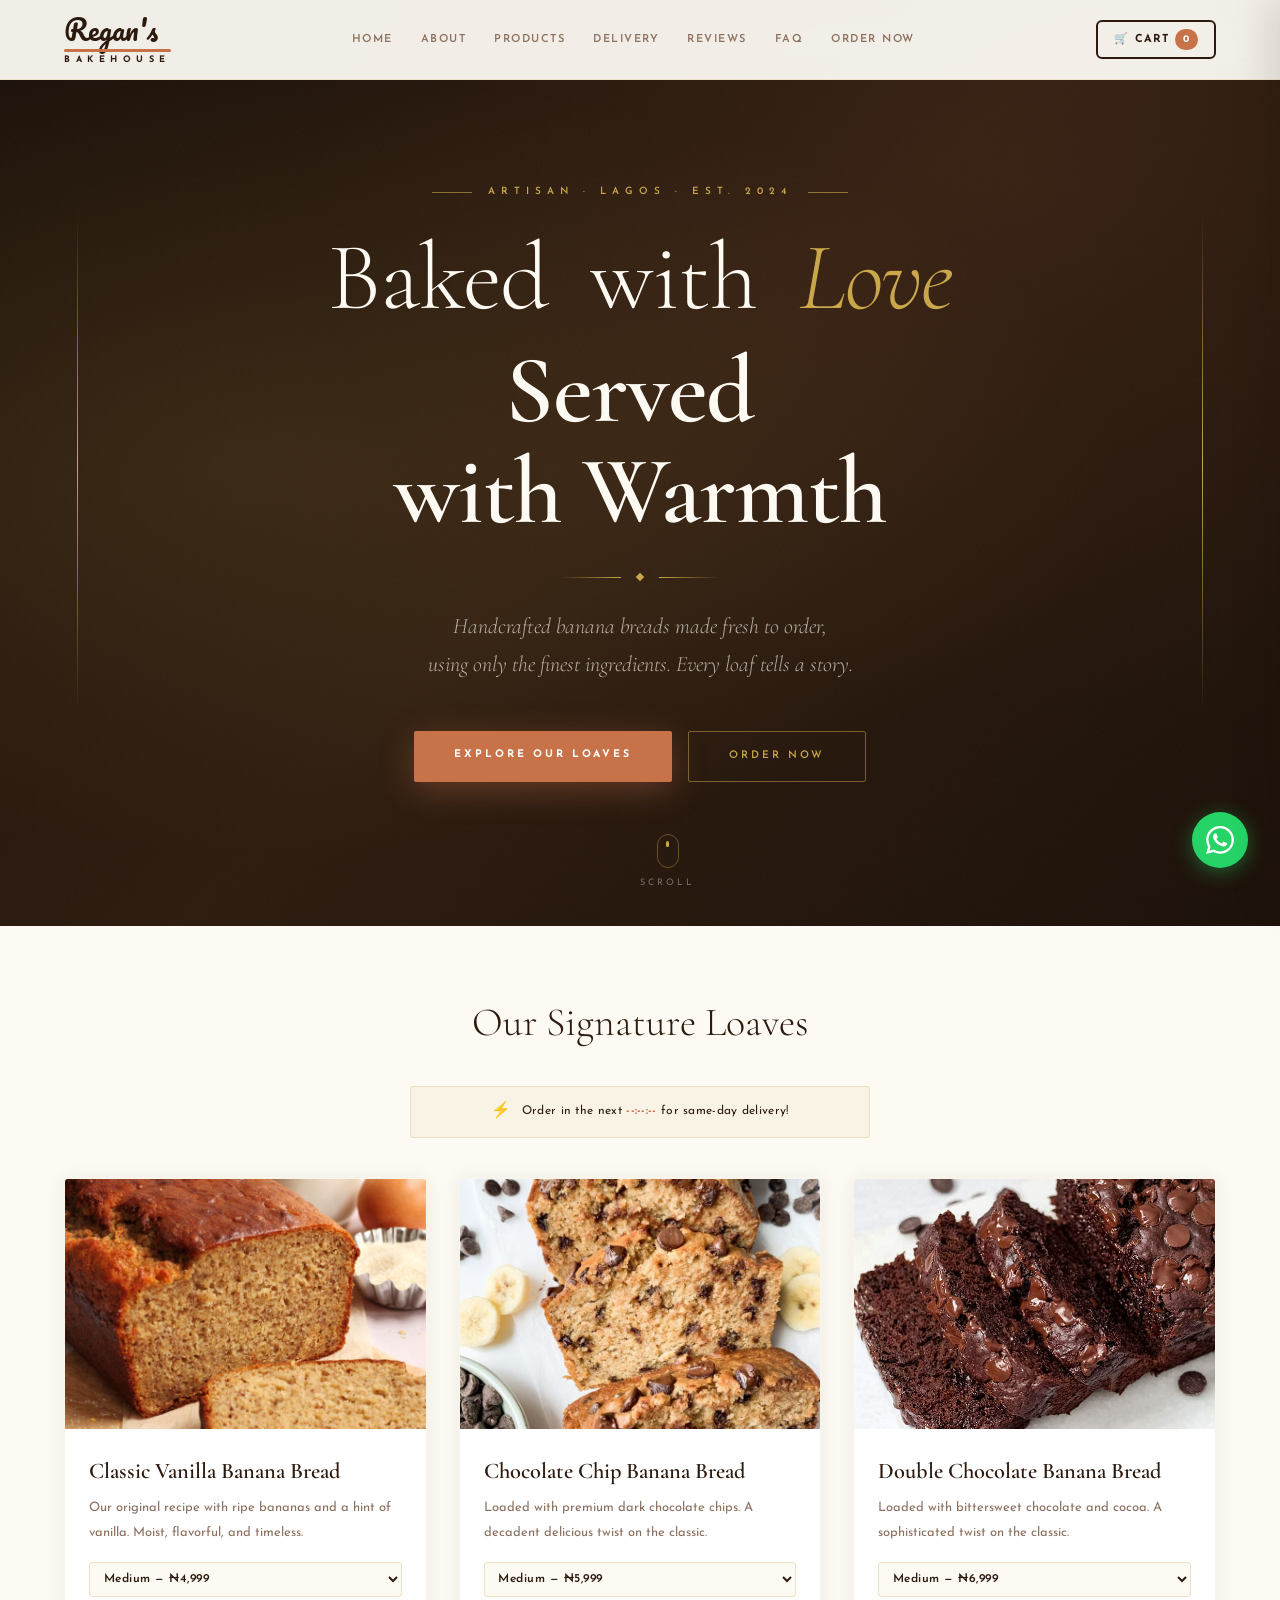
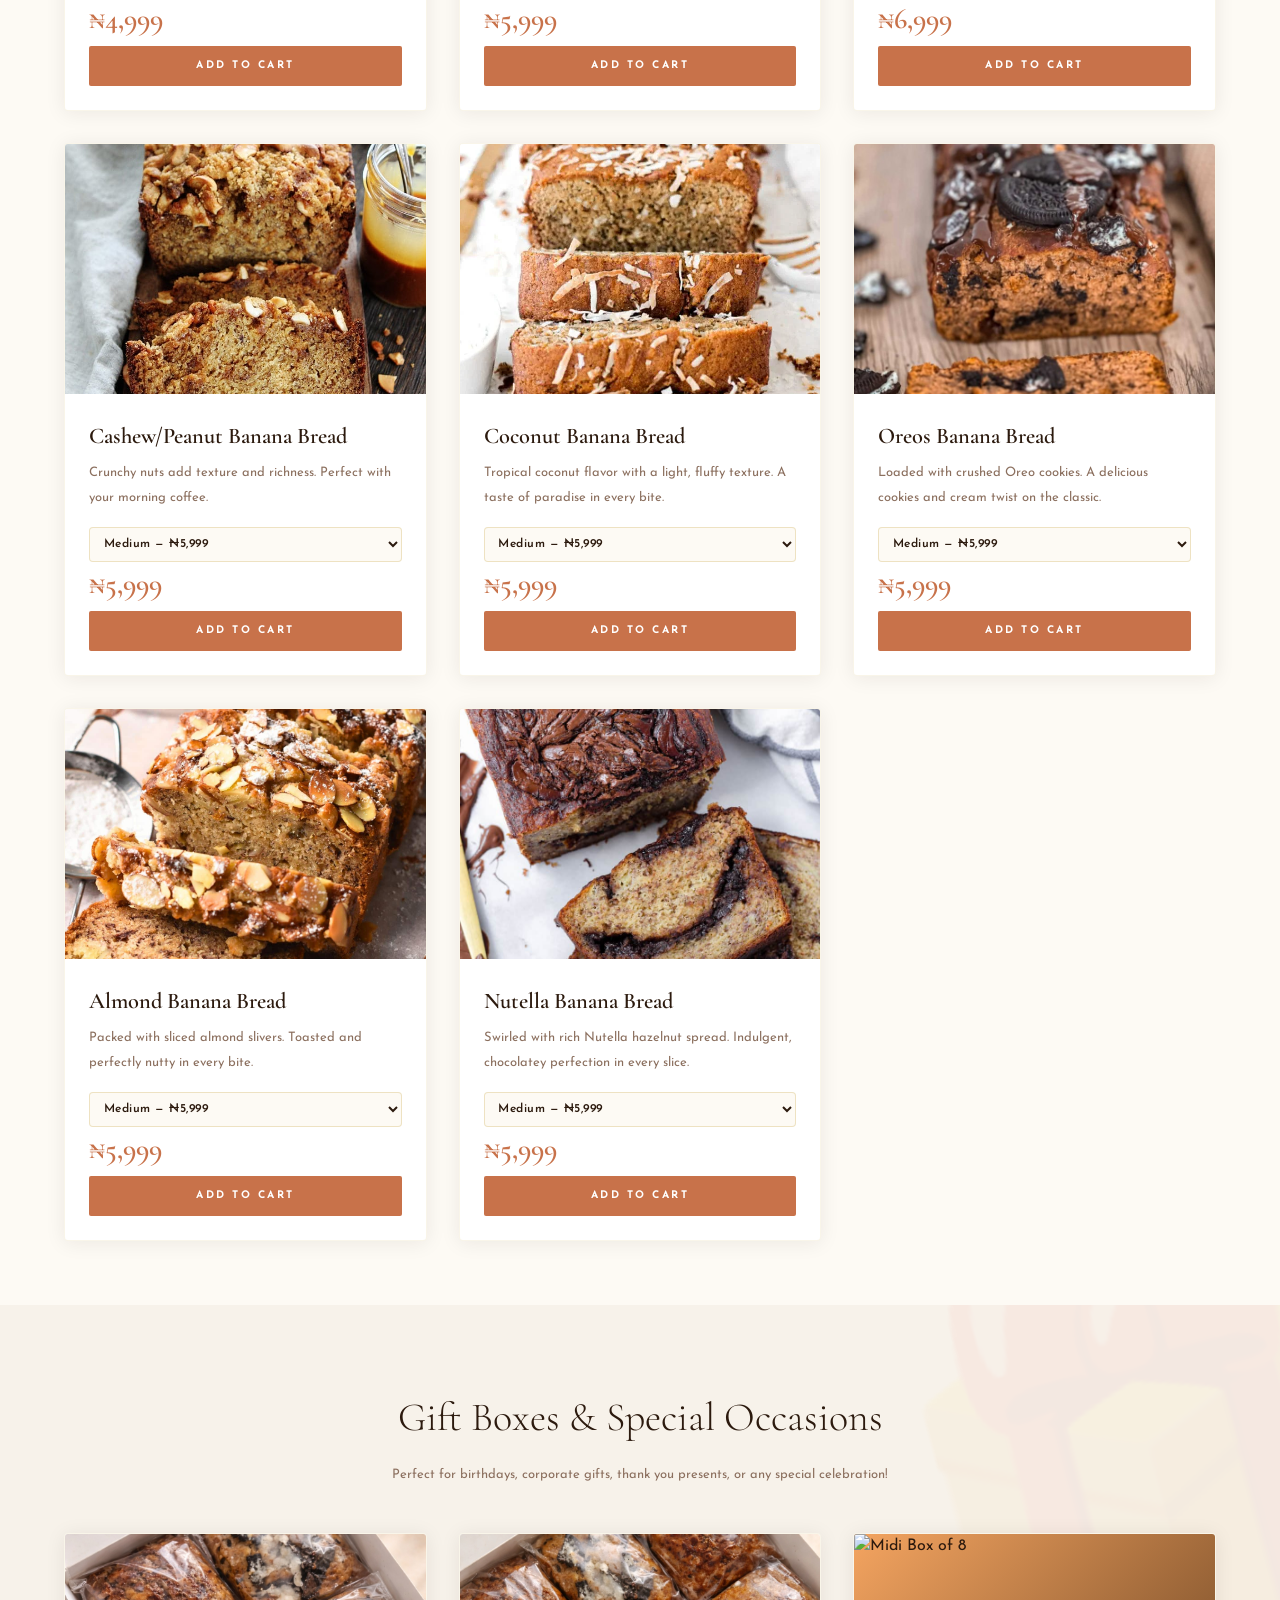
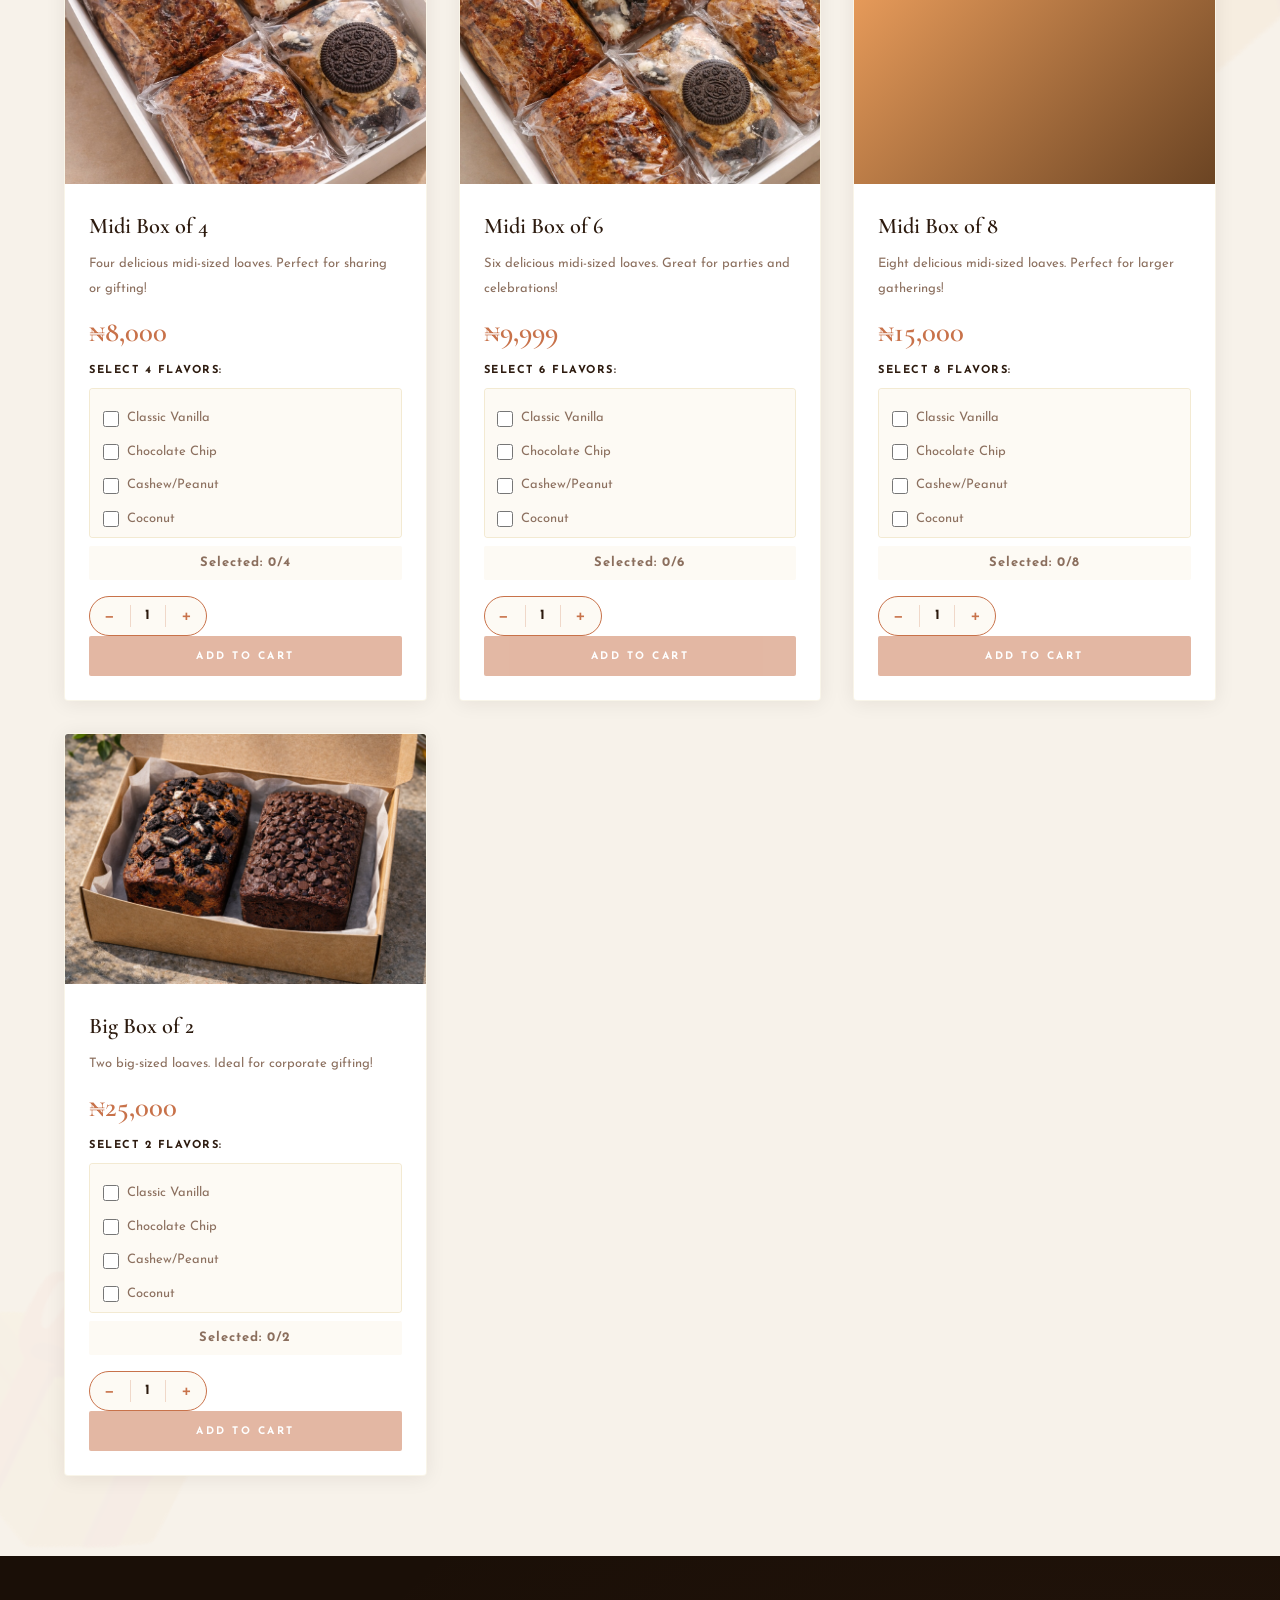
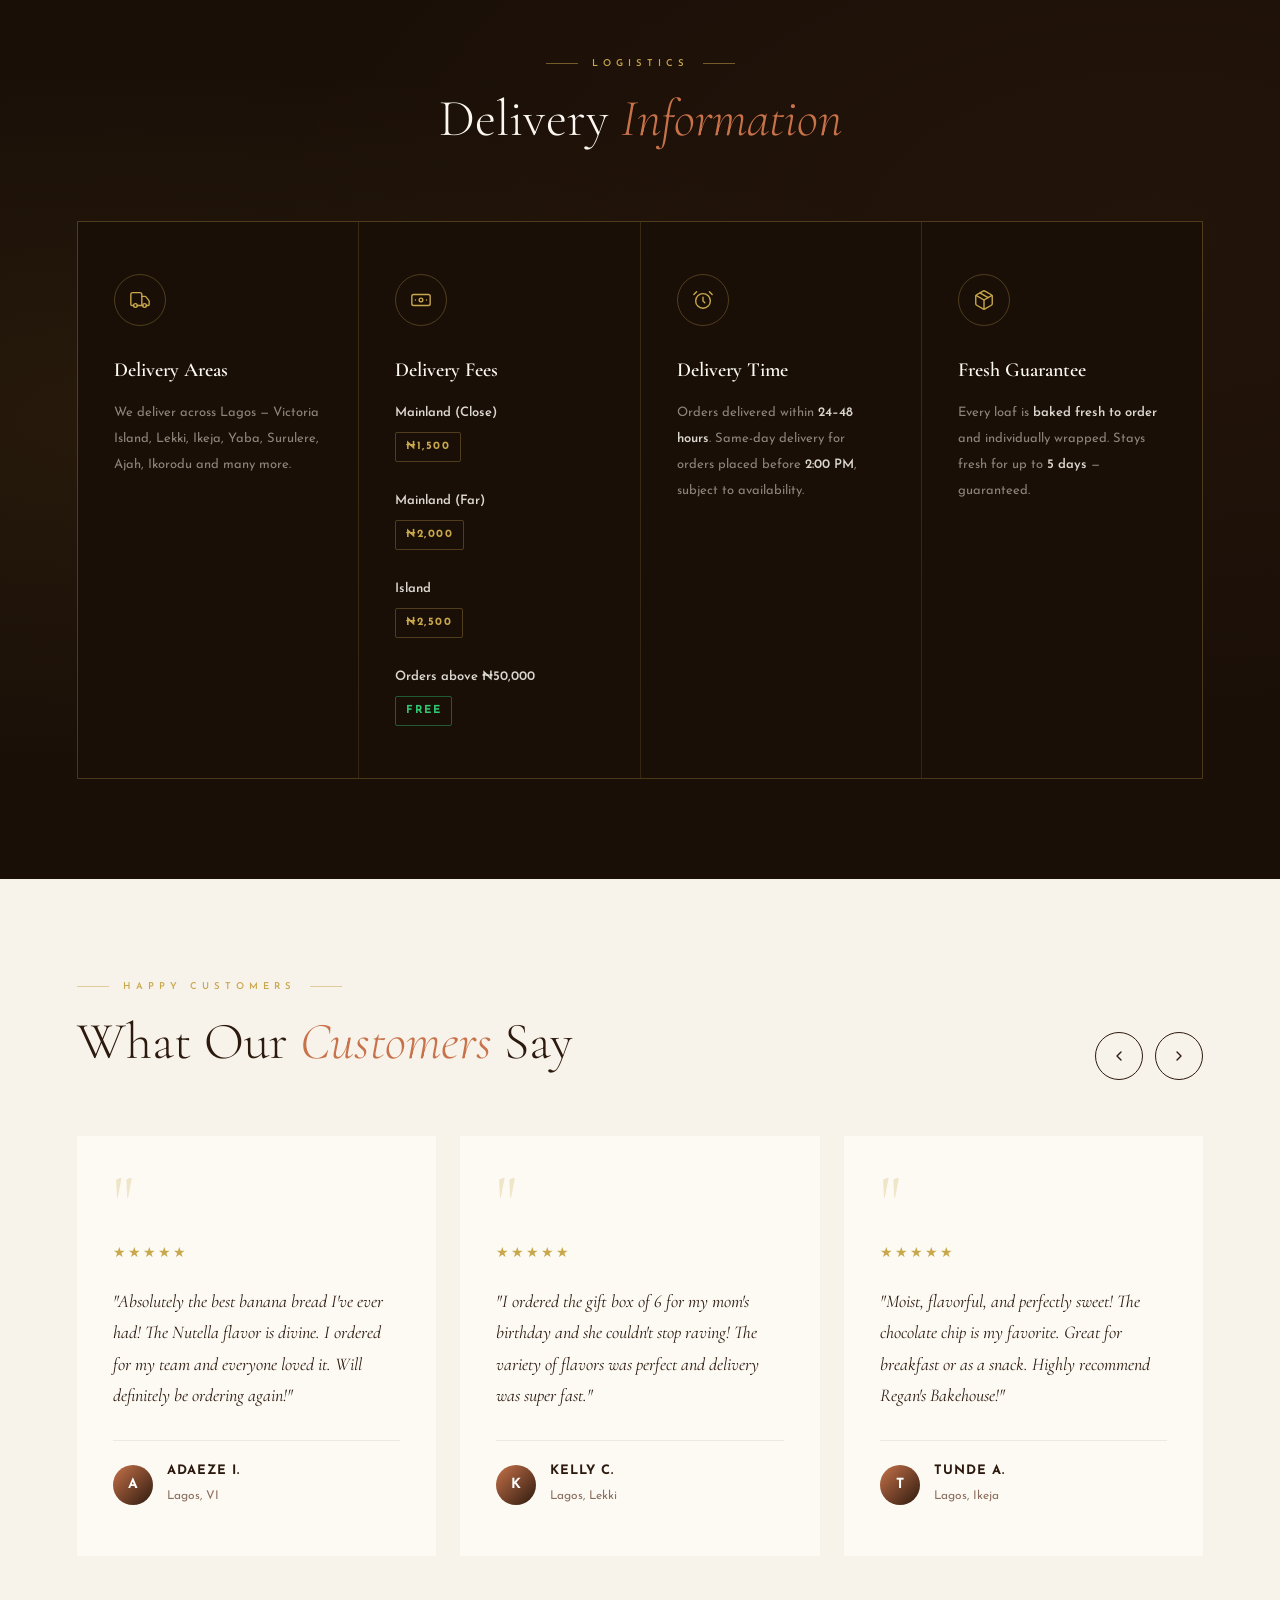
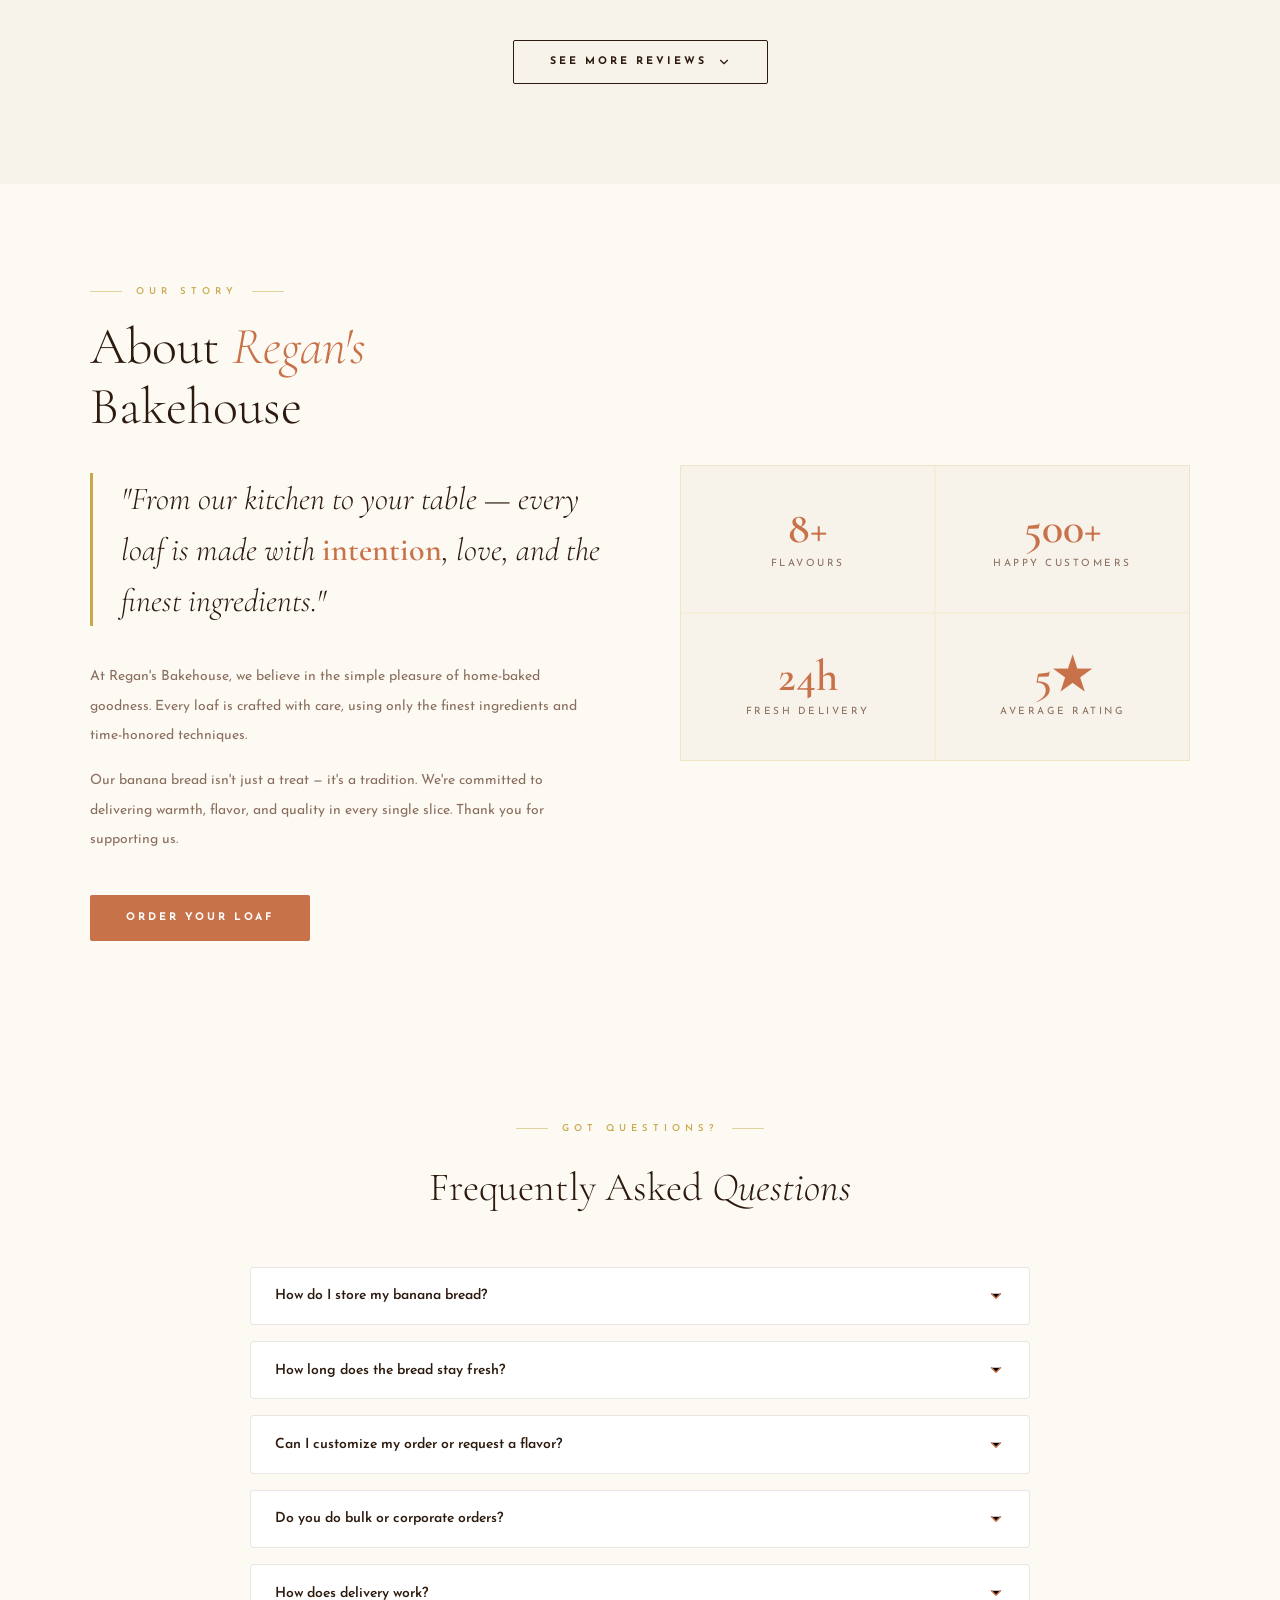
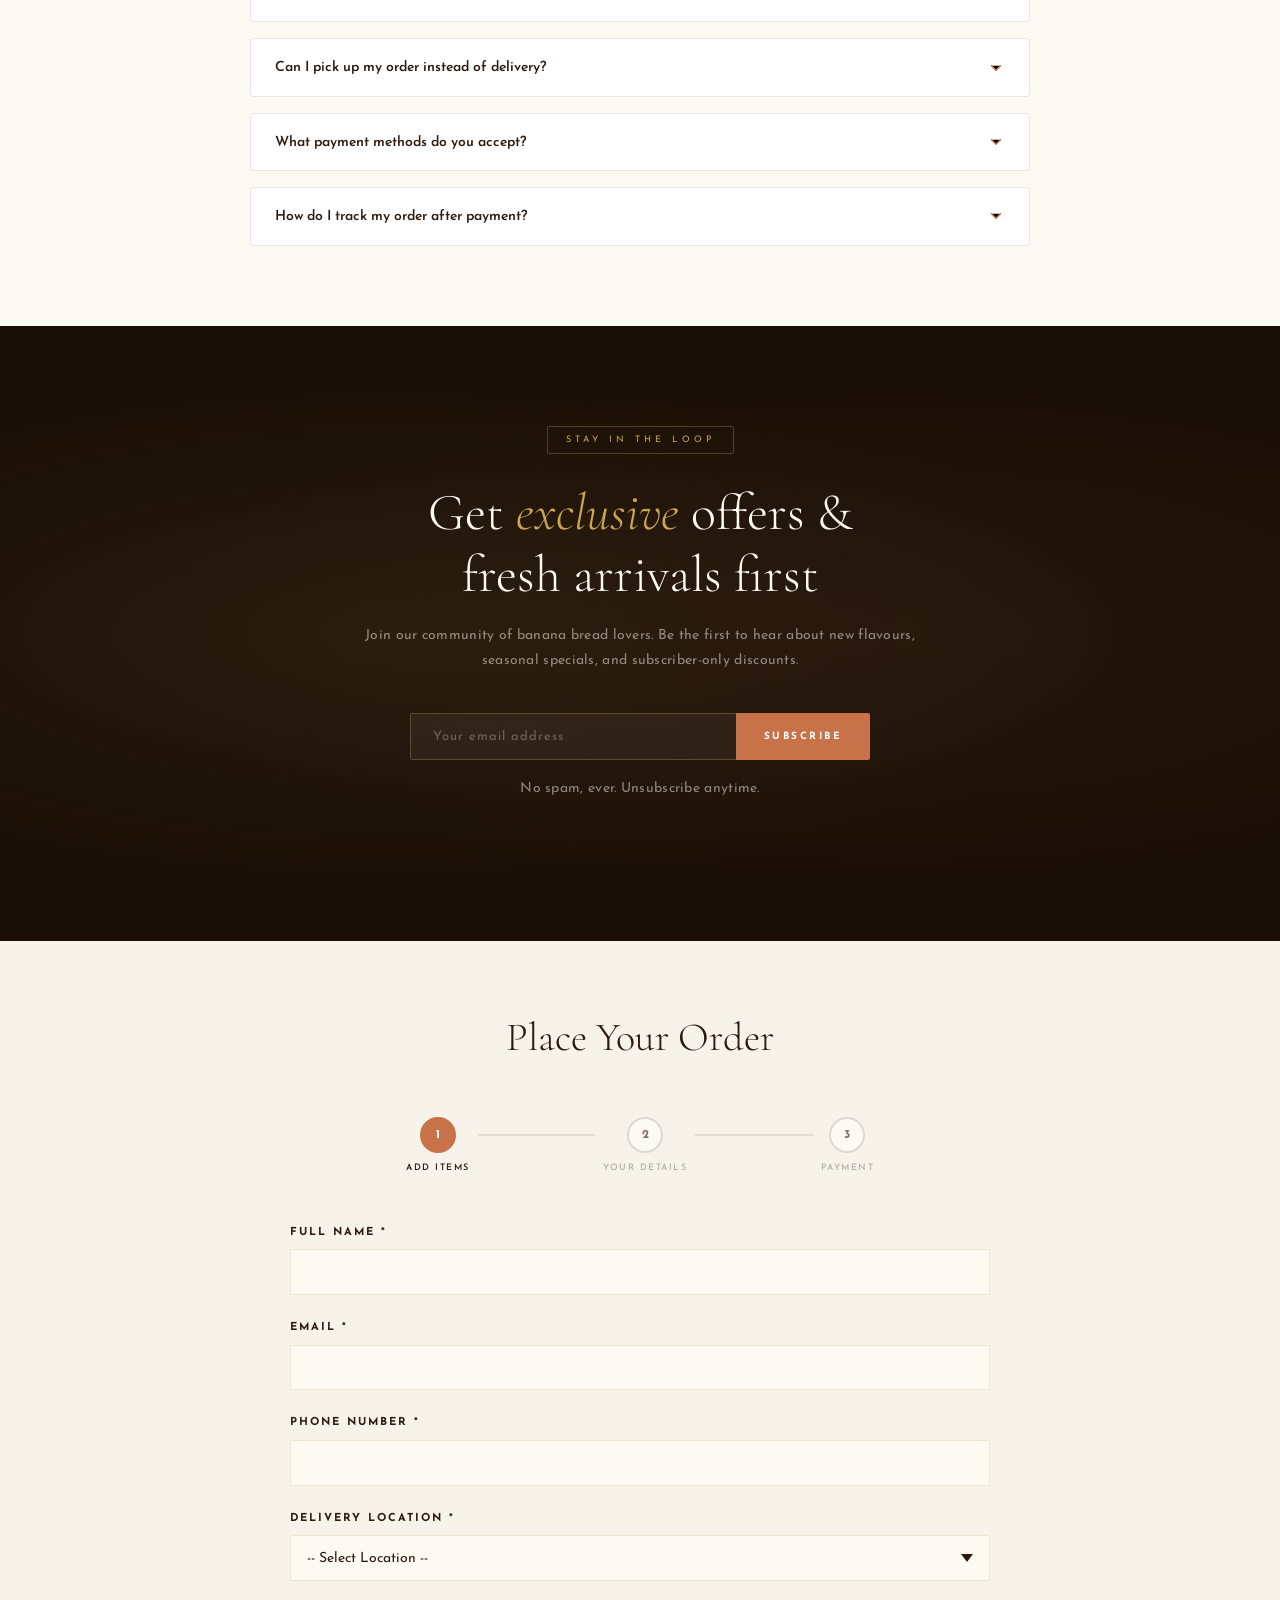
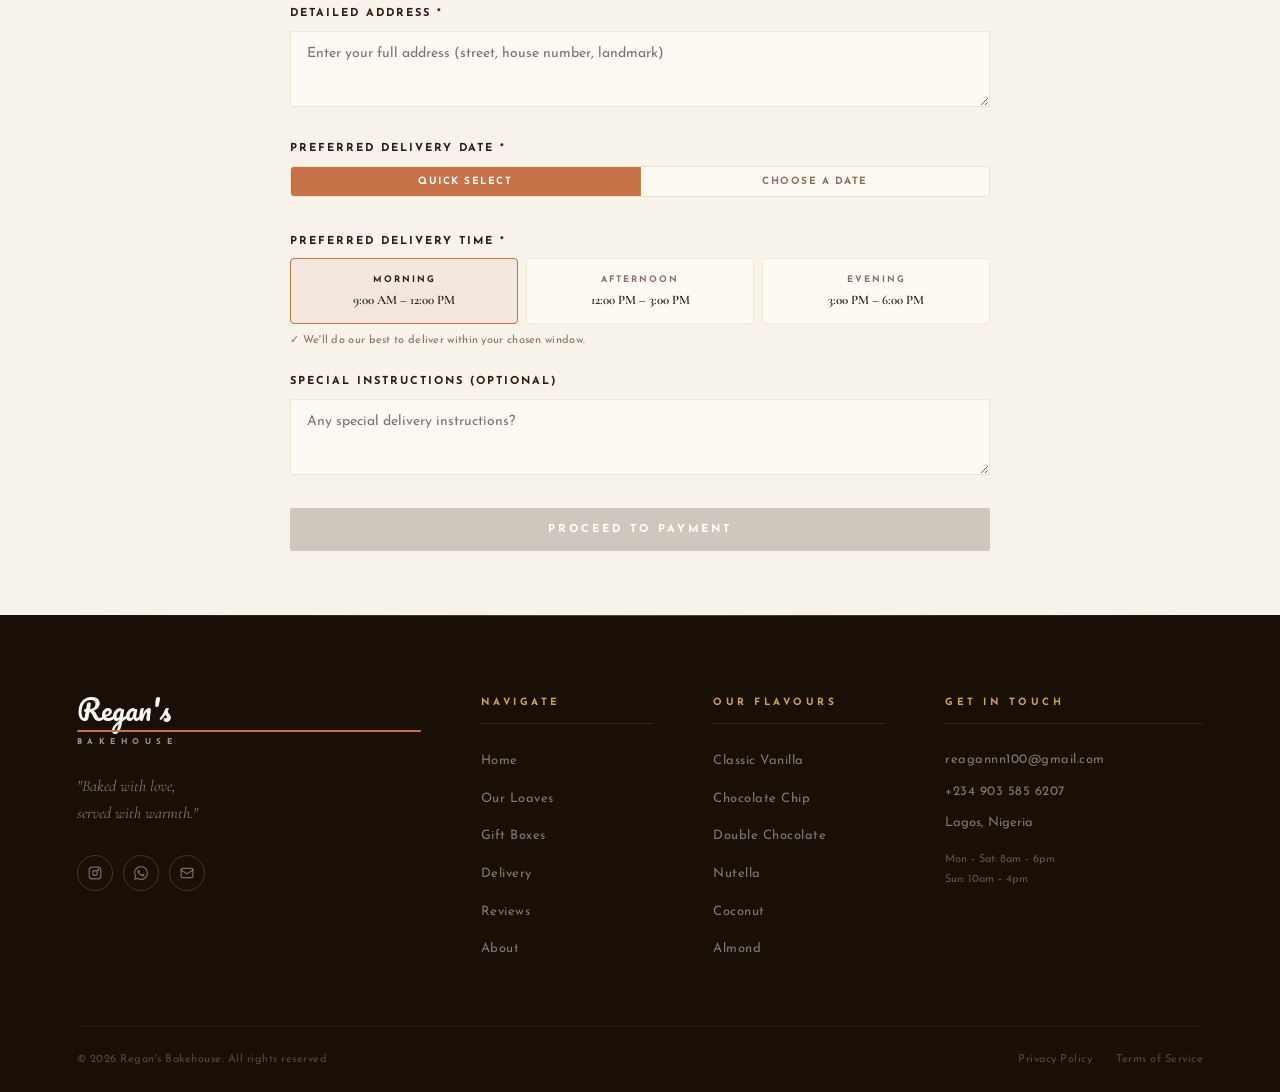
==== commit c58533cc: "Update index.html" ====
--- a/index.html
+++ b/index.html
@@ -110,23 +110,16 @@
           <h3>Classic Vanilla Banana Bread</h3>
           <p>Our original recipe with ripe bananas and a hint of vanilla. Moist, flavorful, and timeless.</p>
           <div class="price-size-container">
-            <select class="size-select" onchange="updatePrice(this)">
+            <select class="size-select" onchange="updatePrice(this); refreshCardAction(this)">
               <option value="mini" data-price="1999">Mini &mdash; &#8358;1,999</option>
               <option value="medium" data-price="4999" selected>Medium &mdash; &#8358;4,999</option>
               <option value="big" data-price="9999">Big &mdash; &#8358;9,999</option>
             </select>
-            
-          </div>
-          
-          <div class="price-qty-row">
             <div class="current-price">&#8358;4,999</div>
-            <div class="quantity-control">
-            <button class="qty-btn" onclick="changeQty(this,-1)">&#8722;</button>
-            <span class="qty-value">1</span>
-            <button class="qty-btn" onclick="changeQty(this,1)">+</button>
-          </div>
-          </div>
-          <button class="add-to-order" data-name="Classic Vanilla Banana Bread" data-image="classic-banana-bread.jpg" onclick="addToCart(this)">Add to Cart</button>
+          </div>
+          <div class="cart-action" data-name="Classic Vanilla Banana Bread" data-image="classic-banana-bread.jpg">
+            <button class="add-to-order" onclick="addToCart(this)">Add to Cart</button>
+          </div>
         </div>
       </div>
 
@@ -136,23 +129,16 @@
           <h3>Chocolate Chip Banana Bread</h3>
           <p>Loaded with premium dark chocolate chips. A decadent delicious twist on the classic.</p>
           <div class="price-size-container">
-            <select class="size-select" onchange="updatePrice(this)">
+            <select class="size-select" onchange="updatePrice(this); refreshCardAction(this)">
               <option value="mini" data-price="1999">Mini &mdash; &#8358;1,999</option>
               <option value="medium" data-price="5999" selected>Medium &mdash; &#8358;5,999</option>
               <option value="big" data-price="9999">Big &mdash; &#8358;9,999</option>
             </select>
-            
-          </div>
-          
-          <div class="price-qty-row">
             <div class="current-price">&#8358;5,999</div>
-            <div class="quantity-control">
-            <button class="qty-btn" onclick="changeQty(this,-1)">&#8722;</button>
-            <span class="qty-value">1</span>
-            <button class="qty-btn" onclick="changeQty(this,1)">+</button>
-          </div>
-          </div>
-          <button class="add-to-order" data-name="Chocolate Chip Banana Bread" data-image="chocolate-chip.jpg" onclick="addToCart(this)">Add to Cart</button>
+          </div>
+          <div class="cart-action" data-name="Chocolate Chip Banana Bread" data-image="chocolate-chip.jpg">
+            <button class="add-to-order" onclick="addToCart(this)">Add to Cart</button>
+          </div>
         </div>
       </div>
 
@@ -162,23 +148,16 @@
           <h3>Double Chocolate Banana Bread</h3>
           <p>Loaded with bittersweet chocolate and cocoa. A sophisticated twist on the classic.</p>
           <div class="price-size-container">
-            <select class="size-select" onchange="updatePrice(this)">
+            <select class="size-select" onchange="updatePrice(this); refreshCardAction(this)">
               <option value="mini" data-price="2500">Mini &mdash; &#8358;2,500</option>
               <option value="medium" data-price="6999" selected>Medium &mdash; &#8358;6,999</option>
               <option value="big" data-price="10999">Big &mdash; &#8358;10,999</option>
             </select>
-            
-          </div>
-          
-          <div class="price-qty-row">
             <div class="current-price">&#8358;6,999</div>
-            <div class="quantity-control">
-            <button class="qty-btn" onclick="changeQty(this,-1)">&#8722;</button>
-            <span class="qty-value">1</span>
-            <button class="qty-btn" onclick="changeQty(this,1)">+</button>
-          </div>
-          </div>
-          <button class="add-to-order" data-name="Double Chocolate Banana Bread" data-image="double chocolate.jpg" onclick="addToCart(this)">Add to Cart</button>
+          </div>
+          <div class="cart-action" data-name="Double Chocolate Banana Bread" data-image="double chocolate.jpg">
+            <button class="add-to-order" onclick="addToCart(this)">Add to Cart</button>
+          </div>
         </div>
       </div>
 
@@ -188,23 +167,16 @@
           <h3>Cashew/Peanut Banana Bread</h3>
           <p>Crunchy nuts add texture and richness. Perfect with your morning coffee.</p>
           <div class="price-size-container">
-            <select class="size-select" onchange="updatePrice(this)">
+            <select class="size-select" onchange="updatePrice(this); refreshCardAction(this)">
               <option value="mini" data-price="1999">Mini &mdash; &#8358;1,999</option>
               <option value="medium" data-price="5999" selected>Medium &mdash; &#8358;5,999</option>
               <option value="big" data-price="10999">Big &mdash; &#8358;10,999</option>
             </select>
-            
-          </div>
-          
-          <div class="price-qty-row">
             <div class="current-price">&#8358;5,999</div>
-            <div class="quantity-control">
-            <button class="qty-btn" onclick="changeQty(this,-1)">&#8722;</button>
-            <span class="qty-value">1</span>
-            <button class="qty-btn" onclick="changeQty(this,1)">+</button>
-          </div>
-          </div>
-          <button class="add-to-order" data-name="Cashew/Peanut Banana Bread" data-image="cashew.jpg" onclick="addToCart(this)">Add to Cart</button>
+          </div>
+          <div class="cart-action" data-name="Cashew/Peanut Banana Bread" data-image="cashew.jpg">
+            <button class="add-to-order" onclick="addToCart(this)">Add to Cart</button>
+          </div>
         </div>
       </div>
 
@@ -214,23 +186,16 @@
           <h3>Coconut Banana Bread</h3>
           <p>Tropical coconut flavor with a light, fluffy texture. A taste of paradise in every bite.</p>
           <div class="price-size-container">
-            <select class="size-select" onchange="updatePrice(this)">
+            <select class="size-select" onchange="updatePrice(this); refreshCardAction(this)">
               <option value="mini" data-price="1999">Mini &mdash; &#8358;1,999</option>
               <option value="medium" data-price="5999" selected>Medium &mdash; &#8358;5,999</option>
               <option value="big" data-price="10999">Big &mdash; &#8358;10,999</option>
             </select>
-            
-          </div>
-          
-          <div class="price-qty-row">
             <div class="current-price">&#8358;5,999</div>
-            <div class="quantity-control">
-            <button class="qty-btn" onclick="changeQty(this,-1)">&#8722;</button>
-            <span class="qty-value">1</span>
-            <button class="qty-btn" onclick="changeQty(this,1)">+</button>
-          </div>
-          </div>
-          <button class="add-to-order" data-name="Coconut Banana Bread" data-image="coconut.jpg" onclick="addToCart(this)">Add to Cart</button>
+          </div>
+          <div class="cart-action" data-name="Coconut Banana Bread" data-image="coconut.jpg">
+            <button class="add-to-order" onclick="addToCart(this)">Add to Cart</button>
+          </div>
         </div>
       </div>
 
@@ -240,23 +205,16 @@
           <h3>Oreos Banana Bread</h3>
           <p>Loaded with crushed Oreo cookies. A delicious cookies and cream twist on the classic.</p>
           <div class="price-size-container">
-            <select class="size-select" onchange="updatePrice(this)">
+            <select class="size-select" onchange="updatePrice(this); refreshCardAction(this)">
               <option value="mini" data-price="1999">Mini &mdash; &#8358;1,999</option>
               <option value="medium" data-price="5999" selected>Medium &mdash; &#8358;5,999</option>
               <option value="big" data-price="10999">Big &mdash; &#8358;10,999</option>
             </select>
-            
-          </div>
-          
-          <div class="price-qty-row">
             <div class="current-price">&#8358;5,999</div>
-            <div class="quantity-control">
-            <button class="qty-btn" onclick="changeQty(this,-1)">&#8722;</button>
-            <span class="qty-value">1</span>
-            <button class="qty-btn" onclick="changeQty(this,1)">+</button>
-          </div>
-          </div>
-          <button class="add-to-order" data-name="Oreos Banana Bread" data-image="oreos-bread.jpg" onclick="addToCart(this)">Add to Cart</button>
+          </div>
+          <div class="cart-action" data-name="Oreos Banana Bread" data-image="oreos-bread.jpg">
+            <button class="add-to-order" onclick="addToCart(this)">Add to Cart</button>
+          </div>
         </div>
       </div>
 
@@ -266,23 +224,16 @@
           <h3>Almond Banana Bread</h3>
           <p>Packed with sliced almond slivers. Toasted and perfectly nutty in every bite.</p>
           <div class="price-size-container">
-            <select class="size-select" onchange="updatePrice(this)">
+            <select class="size-select" onchange="updatePrice(this); refreshCardAction(this)">
               <option value="mini" data-price="1999">Mini &mdash; &#8358;1,999</option>
               <option value="medium" data-price="5999" selected>Medium &mdash; &#8358;5,999</option>
               <option value="big" data-price="10999">Big &mdash; &#8358;10,999</option>
             </select>
-            
-          </div>
-          
-          <div class="price-qty-row">
             <div class="current-price">&#8358;5,999</div>
-            <div class="quantity-control">
-            <button class="qty-btn" onclick="changeQty(this,-1)">&#8722;</button>
-            <span class="qty-value">1</span>
-            <button class="qty-btn" onclick="changeQty(this,1)">+</button>
-          </div>
-          </div>
-          <button class="add-to-order" data-name="Almond Banana Bread" data-image="Almond banana bread.jpg" onclick="addToCart(this)">Add to Cart</button>
+          </div>
+          <div class="cart-action" data-name="Almond Banana Bread" data-image="Almond banana bread.jpg">
+            <button class="add-to-order" onclick="addToCart(this)">Add to Cart</button>
+          </div>
         </div>
       </div>
 
@@ -292,23 +243,16 @@
           <h3>Nutella Banana Bread</h3>
           <p>Swirled with rich Nutella hazelnut spread. Indulgent, chocolatey perfection in every slice.</p>
           <div class="price-size-container">
-            <select class="size-select" onchange="updatePrice(this)">
+            <select class="size-select" onchange="updatePrice(this); refreshCardAction(this)">
               <option value="mini" data-price="2500">Mini &mdash; &#8358;2,500</option>
               <option value="medium" data-price="5999" selected>Medium &mdash; &#8358;5,999</option>
               <option value="big" data-price="11999">Big &mdash; &#8358;11,999</option>
             </select>
-            
-          </div>
-          
-          <div class="price-qty-row">
             <div class="current-price">&#8358;5,999</div>
-            <div class="quantity-control">
-            <button class="qty-btn" onclick="changeQty(this,-1)">&#8722;</button>
-            <span class="qty-value">1</span>
-            <button class="qty-btn" onclick="changeQty(this,1)">+</button>
-          </div>
-          </div>
-          <button class="add-to-order" data-name="Nutella Banana Bread" data-image="nutella-banana-bread.jpg" onclick="addToCart(this)">Add to Cart</button>
+          </div>
+          <div class="cart-action" data-name="Nutella Banana Bread" data-image="nutella-banana-bread.jpg">
+            <button class="add-to-order" onclick="addToCart(this)">Add to Cart</button>
+          </div>
         </div>
       </div>
 
@@ -919,21 +863,16 @@
             '<h3>' + p.name + '</h3>' +
             '<p>' + p.description + '</p>' +
             '<div class="price-size-container">' +
-              '<select class="size-select" onchange="updatePrice(this)">' +
+              '<select class="size-select" onchange="updatePrice(this); refreshCardAction(this)">' +
                 '<option value="mini" data-price="' + p.price_mini + '">Mini &mdash; &#8358;' + p.price_mini.toLocaleString() + '</option>' +
                 '<option value="medium" data-price="' + p.price_medium + '" selected>Medium &mdash; &#8358;' + p.price_medium.toLocaleString() + '</option>' +
                 '<option value="big" data-price="' + p.price_big + '">Big &mdash; &#8358;' + p.price_big.toLocaleString() + '</option>' +
               '</select>' +
+              '<div class="current-price">&#8358;' + p.price_medium.toLocaleString() + '</div>' +
             '</div>' +
-            '<div class="price-qty-row">' +
-              '<div class="current-price">&#8358;' + p.price_medium.toLocaleString() + '</div>' +
-              '<div class="quantity-control">' +
-                '<button class="qty-btn" onclick="changeQty(this,-1)">&#8722;</button>' +
-                '<span class="qty-value">1</span>' +
-                '<button class="qty-btn" onclick="changeQty(this,1)">+</button>' +
-              '</div>' +
+            '<div class="cart-action" data-name="' + escapedName + '" data-image="' + escapedImage + '">' +
+              '<button class="add-to-order" onclick="addToCart(this)">Add to Cart</button>' +
             '</div>' +
-            '<button class="add-to-order" data-name="' + escapedName + '" data-image="' + escapedImage + '" onclick="addToCart(this)">Add to Cart</button>' +
           '</div>' +
         '</div>';
       }).join('');
@@ -1037,26 +976,100 @@
       span.textContent = qty;
     }
 
+    // ── CART ACTION (Add to Cart button <-> qty stepper, Jumia-style) ──
+    function getFullName(name, size) {
+      const sizeText = size.charAt(0).toUpperCase() + size.slice(1);
+      return name + " (" + sizeText + ")";
+    }
+
+    // Renders either the "Add to Cart" button or the −/qty/+ stepper inside a .cart-action container,
+    // depending on whether this product+size is currently in the cart.
+    function renderCartActionMarkup(container, size) {
+      const name = container.getAttribute('data-name');
+      const fullName = getFullName(name, size);
+      const item = cart.find(function(i) { return i.name === fullName; });
+      if (item && item.quantity > 0) {
+        container.innerHTML = '<div class="qty-stepper">' +
+          '<button class="qty-stepper-btn" onclick="decrementCartItem(this)" aria-label="Decrease quantity">&#8722;</button>' +
+          '<span class="qty-stepper-value">' + item.quantity + '</span>' +
+          '<button class="qty-stepper-btn" onclick="incrementCartItem(this)" aria-label="Increase quantity">+</button>' +
+        '</div>';
+      } else {
+        container.innerHTML = '<button class="add-to-order" onclick="addToCart(this)">Add to Cart</button>';
+      }
+    }
+
+    // Re-renders every product card's cart-action area to match the current cart state.
+    // Called whenever the cart changes (add, increment, decrement, remove, sidebar edits, reset).
+    function refreshAllCartActions() {
+      document.querySelectorAll('.cart-action').forEach(function(container) {
+        const productInfo = container.closest('.product-info');
+        const sizeSelect = productInfo ? productInfo.querySelector('.size-select') : null;
+        if (!sizeSelect) return;
+        renderCartActionMarkup(container, sizeSelect.value);
+      });
+    }
+
+    // Called when the size <select> changes — shows the correct state (button or stepper) for the new size.
+    function refreshCardAction(selectEl) {
+      const productInfo = selectEl.closest('.product-info');
+      const container = productInfo.querySelector('.cart-action');
+      if (!container) return;
+      renderCartActionMarkup(container, selectEl.value);
+    }
+
     // ── CART ──
-    // FIX #1: addToCart only takes the button element; always reads data-name and data-image from it
+    // First click on "Add to Cart": adds 1 to the cart, then the button morphs into a −/1/+ stepper.
     function addToCart(button) {
-      var productName = button.getAttribute('data-name');
-      var productImage = button.getAttribute('data-image') || '';
-      const productInfo = button.closest(".product-info");
+      const container = button.closest('.cart-action');
+      const productInfo = button.closest('.product-info');
       const sizeSelect = productInfo.querySelector(".size-select");
       const selectedOption = sizeSelect.options[sizeSelect.selectedIndex];
       const size = selectedOption.value;
-      const sizeText = size.charAt(0).toUpperCase() + size.slice(1);
       const price = parseInt(selectedOption.getAttribute("data-price"));
-      const qty = parseInt(productInfo.querySelector(".qty-value").textContent);
-      const fullName = productName + " (" + sizeText + ")";
+      const name = container.getAttribute('data-name');
+      const image = container.getAttribute('data-image') || '';
+      const fullName = getFullName(name, size);
       const existing = cart.find(function(i) { return i.name === fullName; });
-      if (existing) { existing.quantity += qty; } else { cart.push({name:fullName, size:size, price:price, quantity:qty, image:productImage}); }
+      if (existing) { existing.quantity += 1; } else { cart.push({name:fullName, size:size, price:price, quantity:1, image:image}); }
       updateCart();
       updateCartSidebar();
-      productInfo.querySelector(".qty-value").textContent = 1;
-      showToast(productName + " added to cart!");
+      showToast(name + " added to cart!");
       openCart();
+    }
+
+    // "+" on the stepper: increments quantity for this product/size.
+    function incrementCartItem(button) {
+      const container = button.closest('.cart-action');
+      const productInfo = button.closest('.product-info');
+      const sizeSelect = productInfo.querySelector(".size-select");
+      const selectedOption = sizeSelect.options[sizeSelect.selectedIndex];
+      const size = selectedOption.value;
+      const price = parseInt(selectedOption.getAttribute("data-price"));
+      const name = container.getAttribute('data-name');
+      const image = container.getAttribute('data-image') || '';
+      const fullName = getFullName(name, size);
+      const item = cart.find(function(i) { return i.name === fullName; });
+      if (item) { item.quantity += 1; } else { cart.push({name:fullName, size:size, price:price, quantity:1, image:image}); }
+      updateCart();
+      updateCartSidebar();
+    }
+
+    // "−" on the stepper: decrements quantity; reverts to "Add to Cart" once it hits 0.
+    function decrementCartItem(button) {
+      const container = button.closest('.cart-action');
+      const productInfo = button.closest('.product-info');
+      const sizeSelect = productInfo.querySelector(".size-select");
+      const size = sizeSelect.value;
+      const name = container.getAttribute('data-name');
+      const fullName = getFullName(name, size);
+      const idx = cart.findIndex(function(i) { return i.name === fullName; });
+      if (idx > -1) {
+        cart[idx].quantity -= 1;
+        if (cart[idx].quantity <= 0) cart.splice(idx, 1);
+      }
+      updateCart();
+      updateCartSidebar();
     }
 
     function addSimpleGiftBox(button, name, boxId, price) {
@@ -1130,6 +1143,7 @@
         document.getElementById("deliveryFeeDisplay").style.display = "none";
       }
       updateOrderSteps();
+      refreshAllCartActions();
     }
 
     function updateOrderSteps() {
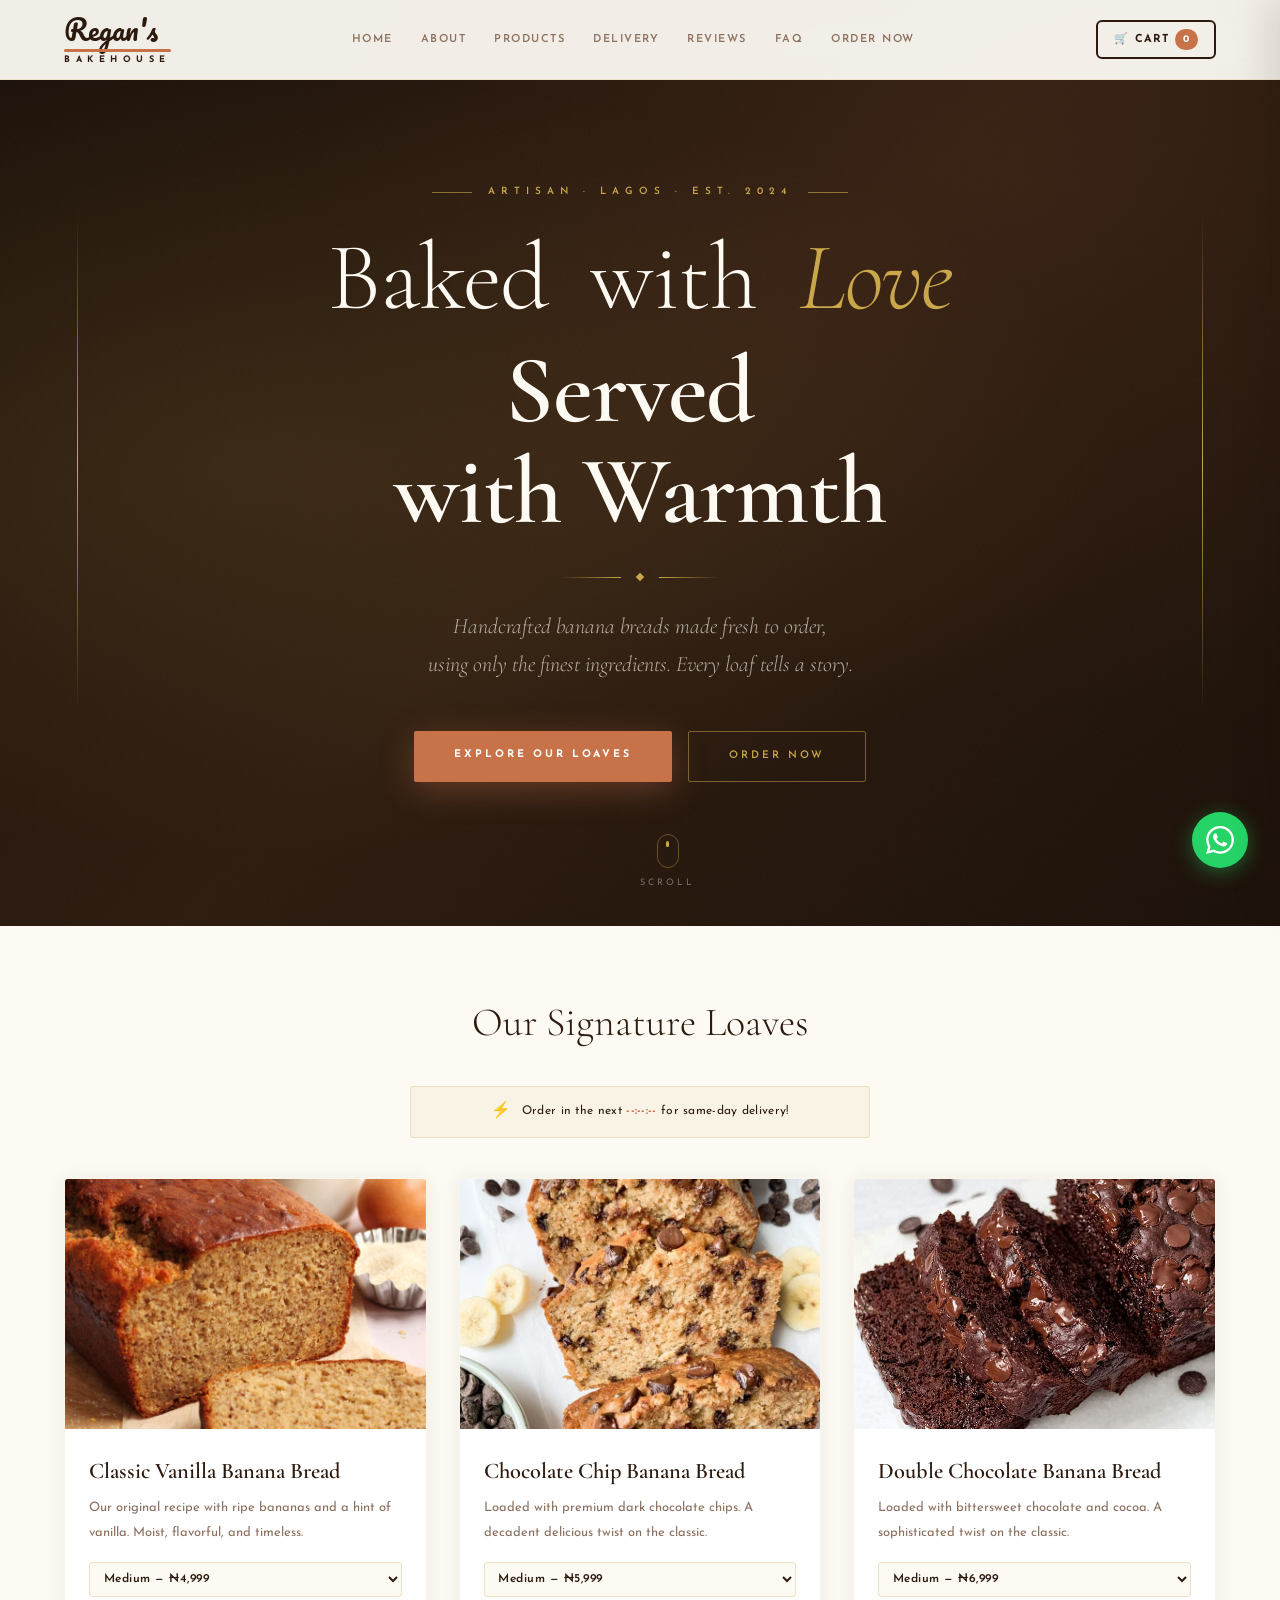
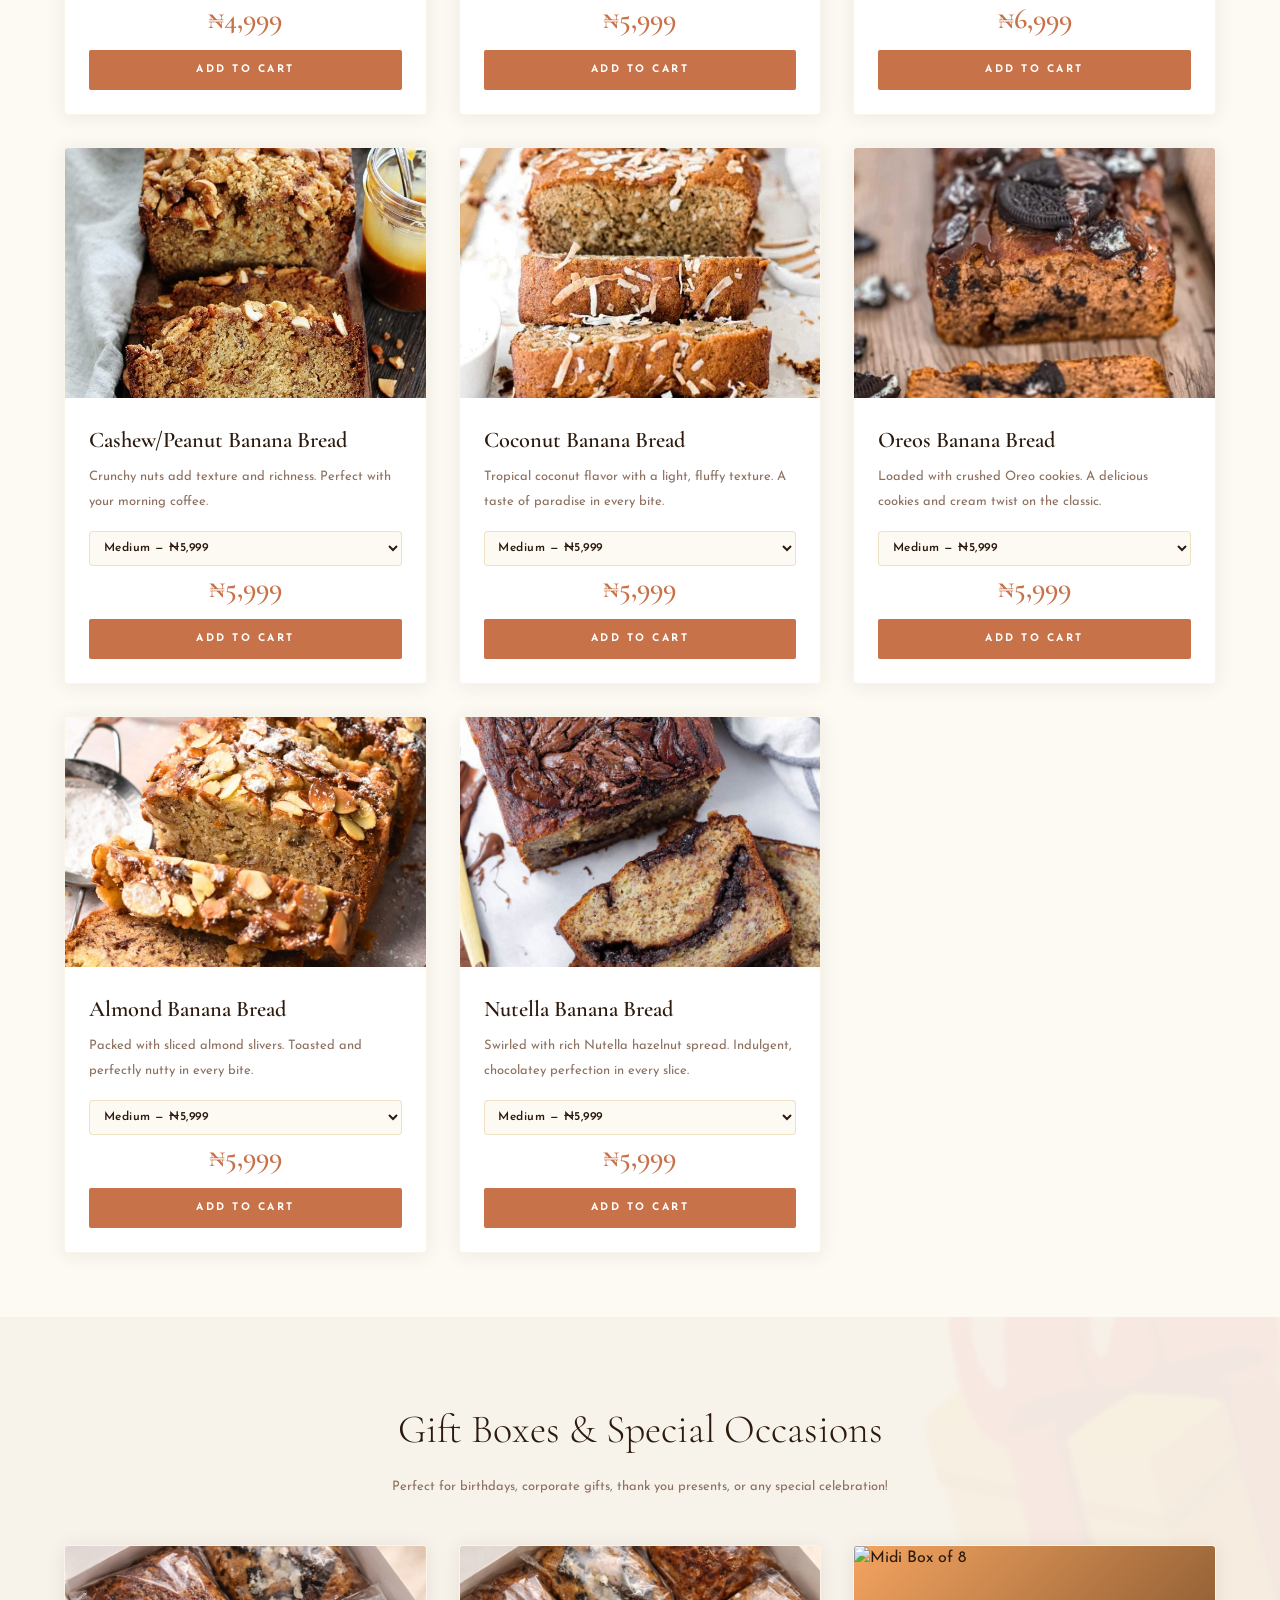
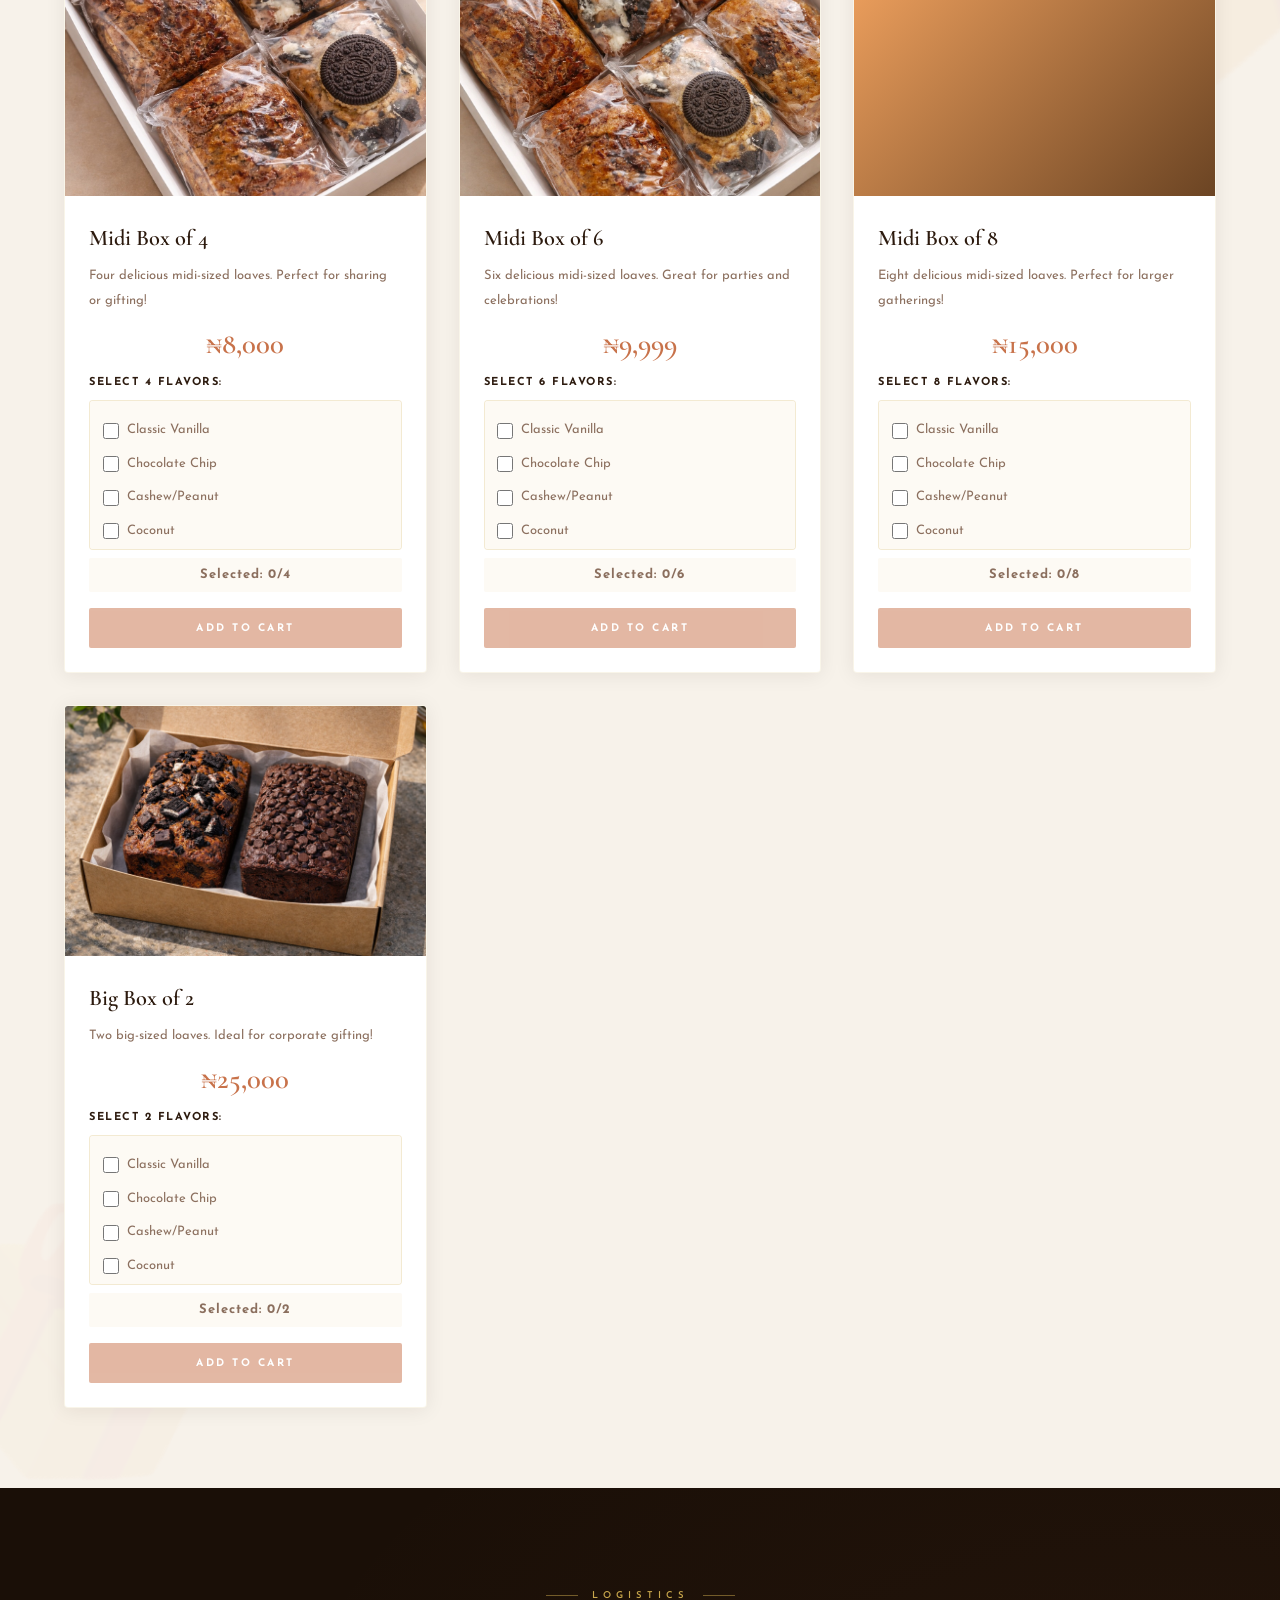
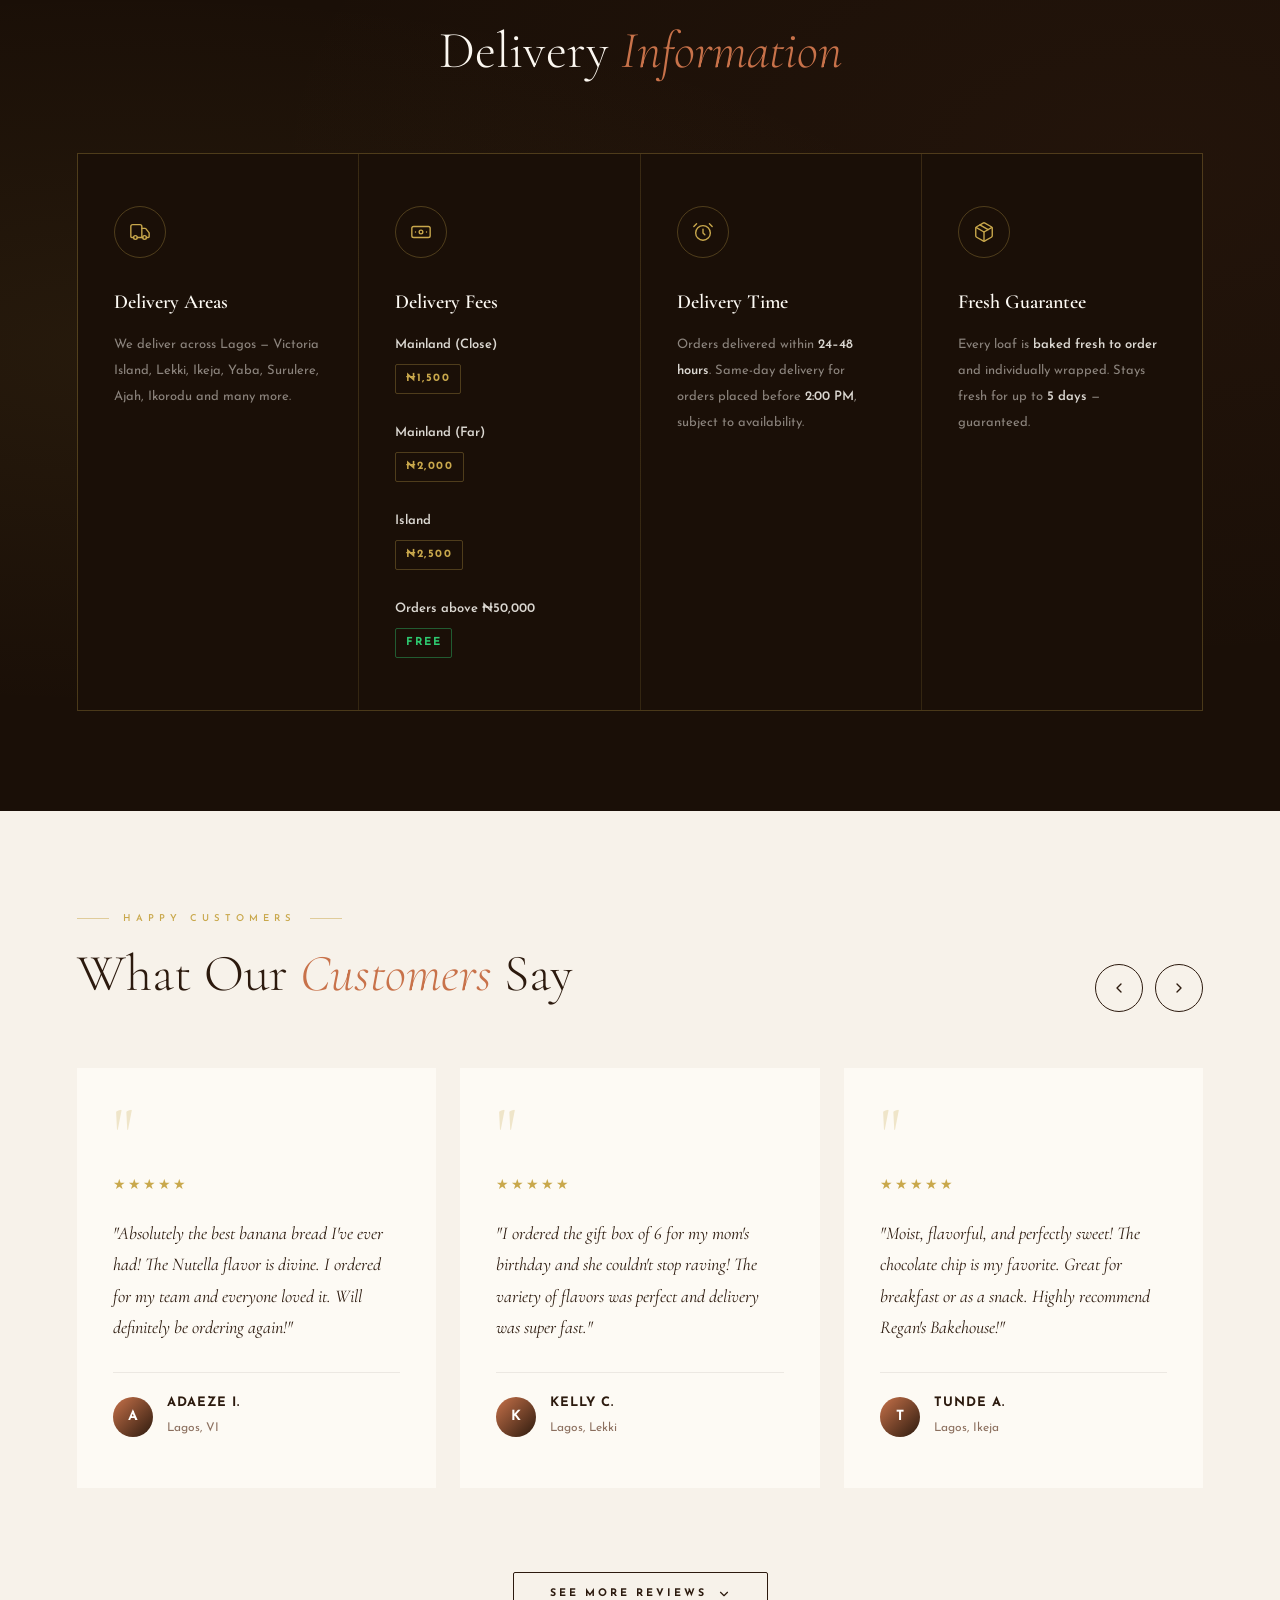
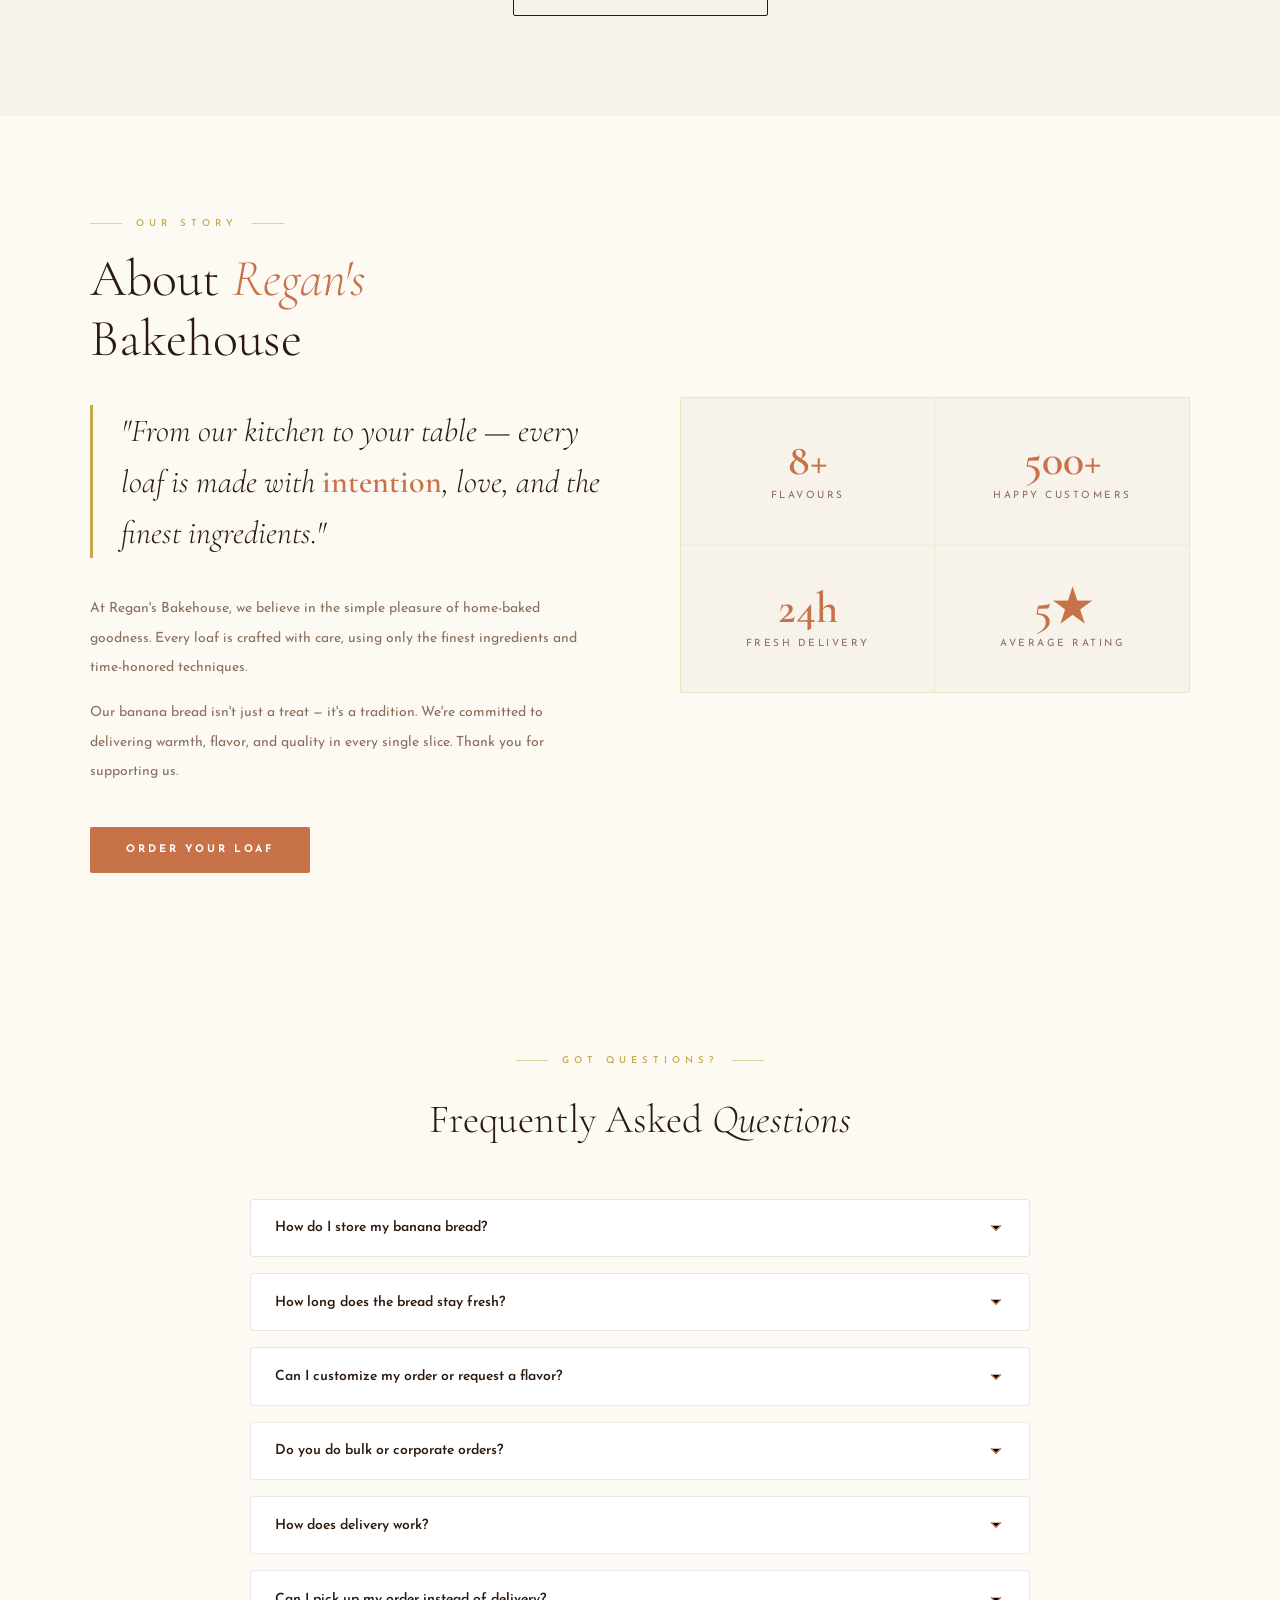
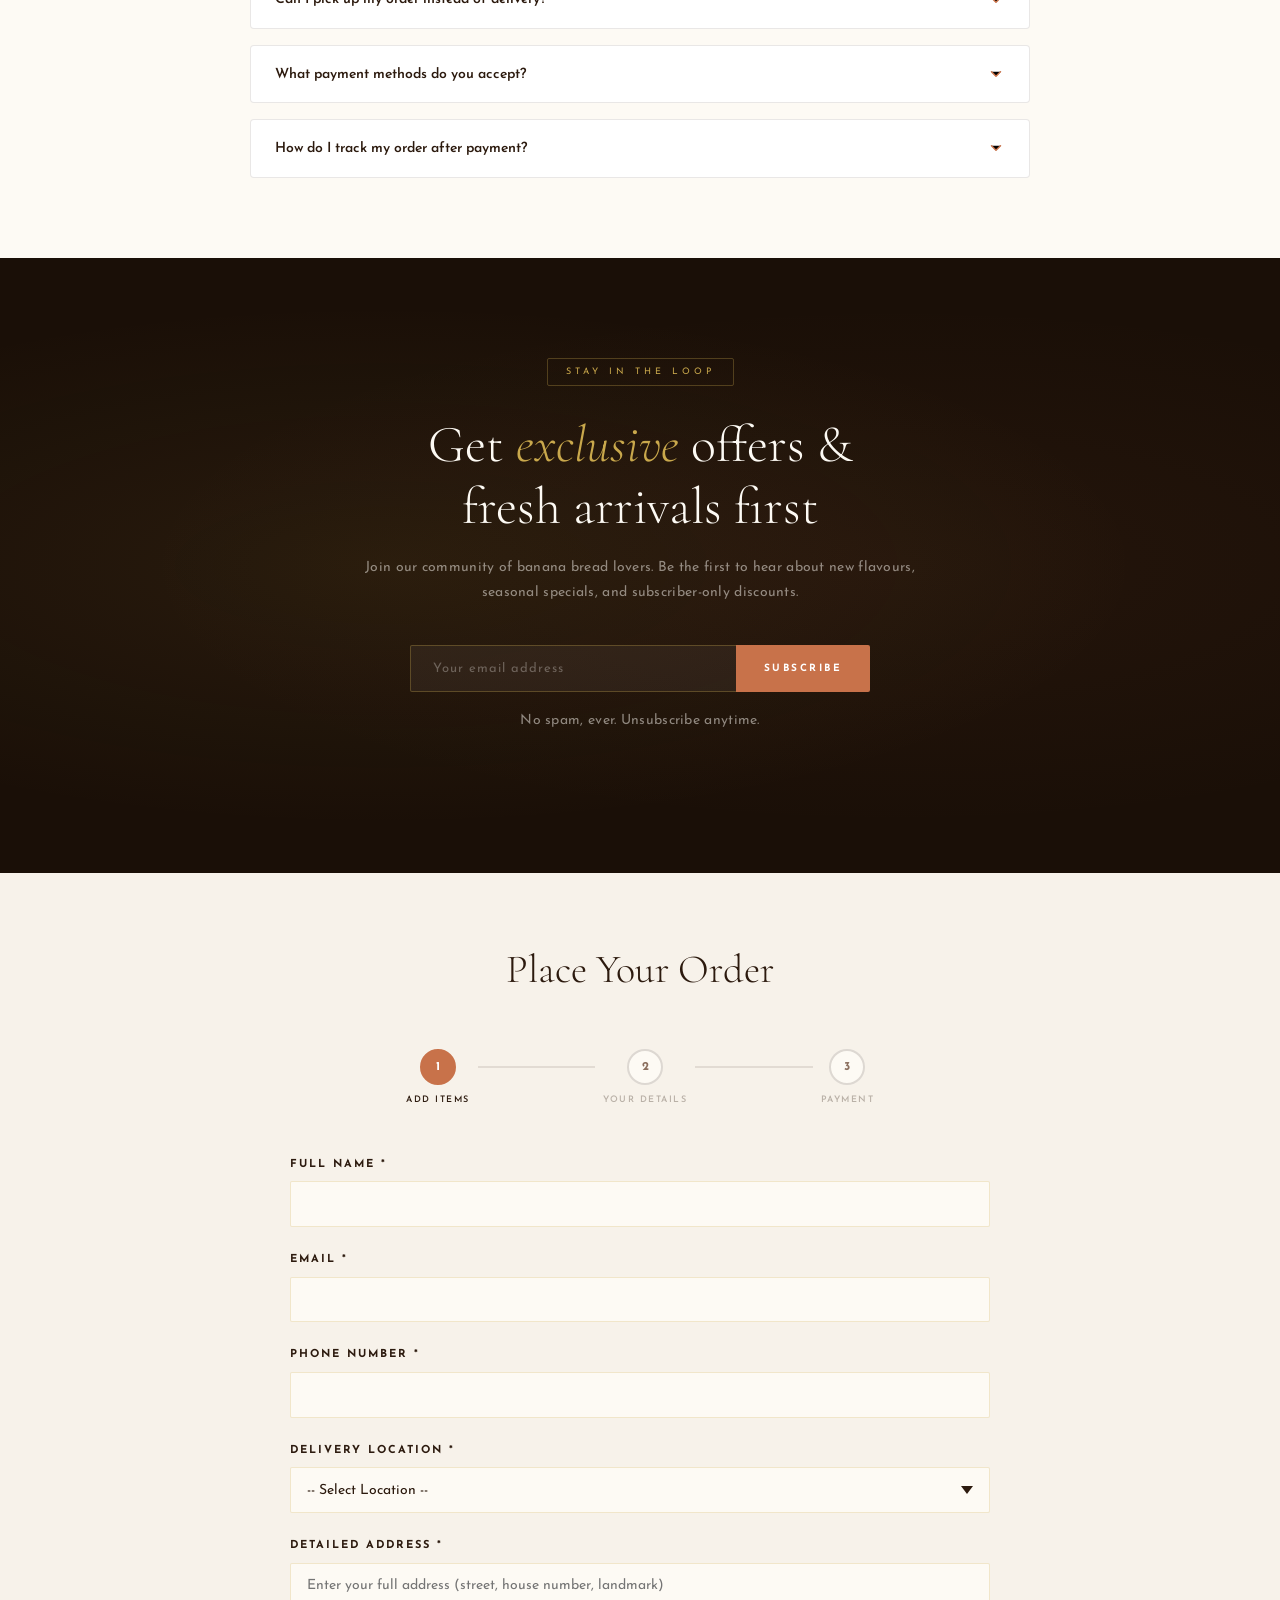
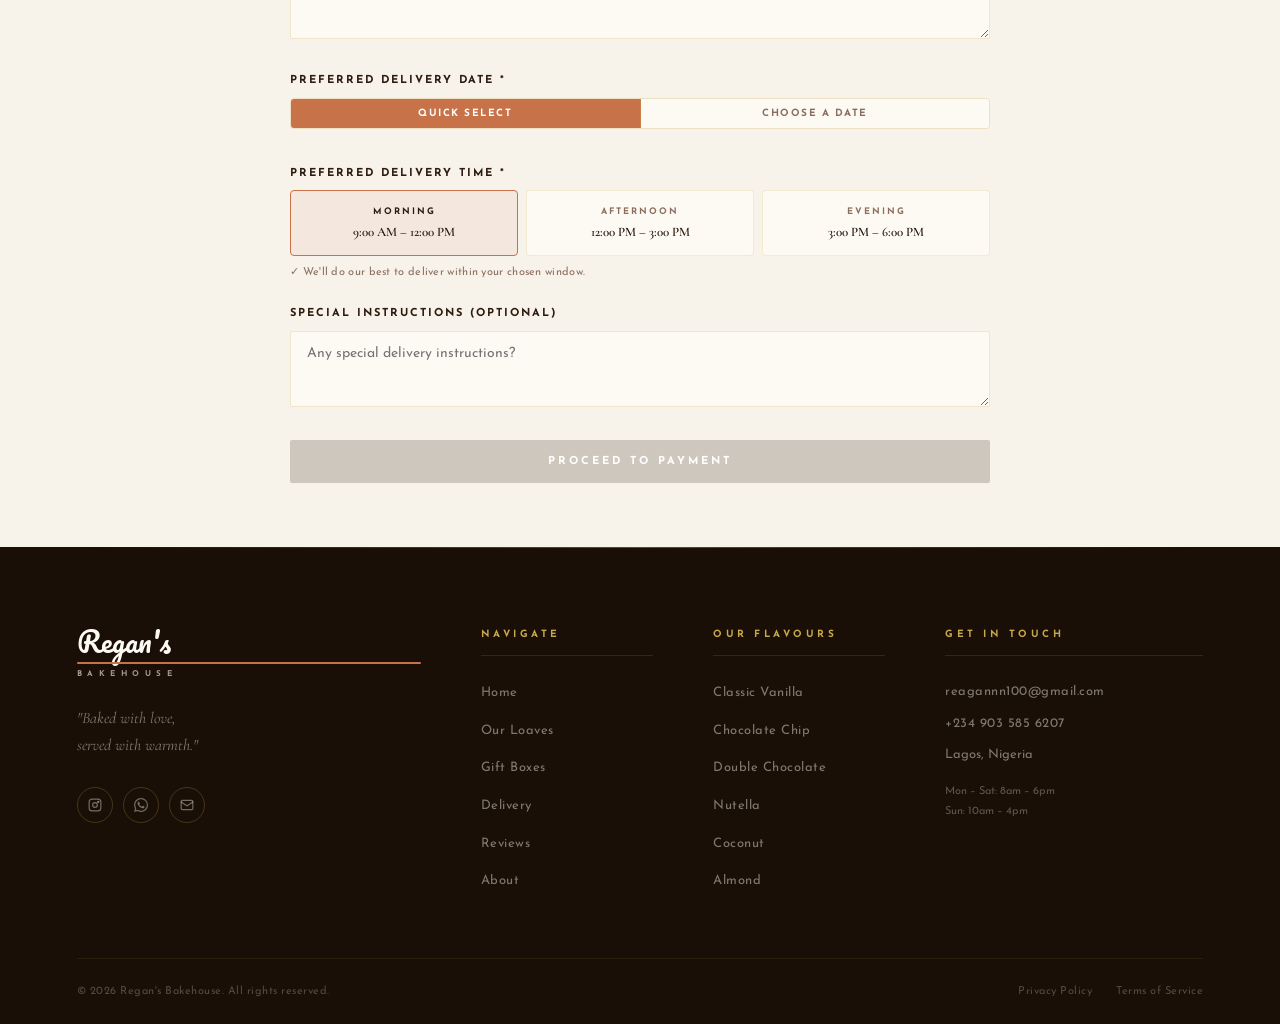
==== commit 73c652fe: "Update index.html" ====
--- a/index.html
+++ b/index.html
@@ -285,12 +285,9 @@
             </div>
             <p class="flavor-counter" id="counter-midi4">Selected: 0/4</p>
           </div>
-          <div class="quantity-control">
-            <button class="qty-btn" onclick="changeQty(this,-1)">&#8722;</button>
-            <span class="qty-value">1</span>
-            <button class="qty-btn" onclick="changeQty(this,1)">+</button>
-          </div>
-          <button class="add-to-order" id="btn-midi4" onclick="addSimpleGiftBox(this,'Midi Box of 4','midi4',8000)" disabled style="opacity:0.5">Add to Cart</button>
+          <div class="cart-action" id="ca-midi4" data-box="midi4" data-name="Midi Box of 4" data-price="8000">
+            <button class="add-to-order" id="btn-midi4" onclick="addSimpleGiftBox(this)" disabled style="opacity:0.5;cursor:not-allowed">Add to Cart</button>
+          </div>
         </div>
       </div>
 
@@ -314,12 +311,9 @@
             </div>
             <p class="flavor-counter" id="counter-midi6">Selected: 0/6</p>
           </div>
-          <div class="quantity-control">
-            <button class="qty-btn" onclick="changeQty(this,-1)">&#8722;</button>
-            <span class="qty-value">1</span>
-            <button class="qty-btn" onclick="changeQty(this,1)">+</button>
-          </div>
-          <button class="add-to-order" id="btn-midi6" onclick="addSimpleGiftBox(this,'Midi Box of 6','midi6',9999)" disabled style="opacity:0.5">Add to Cart</button>
+          <div class="cart-action" id="ca-midi6" data-box="midi6" data-name="Midi Box of 6" data-price="9999">
+            <button class="add-to-order" id="btn-midi6" onclick="addSimpleGiftBox(this)" disabled style="opacity:0.5;cursor:not-allowed">Add to Cart</button>
+          </div>
         </div>
       </div>
 
@@ -343,12 +337,9 @@
             </div>
             <p class="flavor-counter" id="counter-midi8">Selected: 0/8</p>
           </div>
-          <div class="quantity-control">
-            <button class="qty-btn" onclick="changeQty(this,-1)">&#8722;</button>
-            <span class="qty-value">1</span>
-            <button class="qty-btn" onclick="changeQty(this,1)">+</button>
-          </div>
-          <button class="add-to-order" id="btn-midi8" onclick="addSimpleGiftBox(this,'Midi Box of 8','midi8',15000)" disabled style="opacity:0.5">Add to Cart</button>
+          <div class="cart-action" id="ca-midi8" data-box="midi8" data-name="Midi Box of 8" data-price="15000">
+            <button class="add-to-order" id="btn-midi8" onclick="addSimpleGiftBox(this)" disabled style="opacity:0.5;cursor:not-allowed">Add to Cart</button>
+          </div>
         </div>
       </div>
 
@@ -372,12 +363,9 @@
             </div>
             <p class="flavor-counter" id="counter-big2">Selected: 0/2</p>
           </div>
-          <div class="quantity-control">
-            <button class="qty-btn" onclick="changeQty(this,-1)">&#8722;</button>
-            <span class="qty-value">1</span>
-            <button class="qty-btn" onclick="changeQty(this,1)">+</button>
-          </div>
-          <button class="add-to-order" id="btn-big2" onclick="addSimpleGiftBox(this,'Big Box of 2','big2',25000)" disabled style="opacity:0.5">Add to Cart</button>
+          <div class="cart-action" id="ca-big2" data-box="big2" data-name="Big Box of 2" data-price="25000">
+            <button class="add-to-order" id="btn-big2" onclick="addSimpleGiftBox(this)" disabled style="opacity:0.5;cursor:not-allowed">Add to Cart</button>
+          </div>
         </div>
       </div>
 
@@ -932,12 +920,16 @@
       const checks = document.querySelectorAll('.gift-flavor-check[data-box="' + boxId + '"]');
       const checked = Array.from(checks).filter(function(c) { return c.checked; });
       const counter = document.getElementById("counter-" + boxId);
-      const button = document.getElementById("btn-" + boxId);
-      if (!counter || !button) return;
+      const button  = document.getElementById("btn-" + boxId);
+      if (!counter) return;
       if (checked.length > limit) { checked[checked.length-1].checked = false; return; }
       counter.textContent = "Selected: " + checked.length + "/" + limit;
-      button.disabled = checked.length !== limit;
-      button.style.opacity = checked.length === limit ? "1" : "0.5";
+      if (button) {
+        const ready = checked.length === limit;
+        button.disabled = !ready;
+        button.style.opacity = ready ? "1" : "0.5";
+        button.style.cursor  = ready ? "pointer" : "not-allowed";
+      }
     }
 
     function sanitize(str) {
@@ -1003,6 +995,27 @@
     // Called whenever the cart changes (add, increment, decrement, remove, sidebar edits, reset).
     function refreshAllCartActions() {
       document.querySelectorAll('.cart-action').forEach(function(container) {
+        const boxId = container.getAttribute('data-box');
+        if (boxId) {
+          // Gift box cart-action — only show stepper if it has a stored fullname (i.e. was added)
+          const fullName = container.getAttribute('data-fullname');
+          if (fullName) {
+            const item = cart.find(function(i) { return i.name === fullName; });
+            if (item && item.quantity > 0) {
+              container.innerHTML = '<div class="qty-stepper">' +
+                '<button class="qty-stepper-btn" onclick="decrementGiftItem(this)" aria-label="Decrease">&#8722;</button>' +
+                '<span class="qty-stepper-value">' + item.quantity + '</span>' +
+                '<button class="qty-stepper-btn" onclick="incrementGiftItem(this)" aria-label="Increase">+</button>' +
+              '</div>';
+            } else {
+              // Item was removed — revert to Add to Cart button (disabled until flavors picked again)
+              container.removeAttribute('data-fullname');
+              container.innerHTML = '<button class="add-to-order" id="btn-' + boxId + '" onclick="addSimpleGiftBox(this)" disabled style="opacity:0.5;cursor:not-allowed">Add to Cart</button>';
+            }
+          }
+          return; // gift boxes managed separately
+        }
+        // Regular product card
         const productInfo = container.closest('.product-info');
         const sizeSelect = productInfo ? productInfo.querySelector('.size-select') : null;
         if (!sizeSelect) return;
@@ -1072,29 +1085,55 @@
       updateCartSidebar();
     }
 
-    function addSimpleGiftBox(button, name, boxId, price) {
-      const card = button.closest(".product-card");
-      const qty = parseInt(card.querySelector(".qty-value").textContent);
+    function addSimpleGiftBox(button) {
+      const container = button.closest('.cart-action');
+      const boxId = container.getAttribute('data-box');
+      const name  = container.getAttribute('data-name');
+      const price = parseInt(container.getAttribute('data-price'));
+      const card  = button.closest('.product-card');
       const flavors = Array.from(document.querySelectorAll('.gift-flavor-check[data-box="' + boxId + '"]:checked')).map(function(cb) { return cb.value; });
       if (!flavors.length) { alert("Please select flavors first."); return; }
       const fullName = name + " (" + flavors.join(", ") + ")";
+      const gbImg = card.querySelector('.product-img img');
+      const gbImage = gbImg ? gbImg.getAttribute('src') : '';
       const existing = cart.find(function(i) { return i.name === fullName; });
-      const gbImg = button.closest('.product-card').querySelector('.product-img img');
-      const gbImage = gbImg ? gbImg.getAttribute('src') : '';
-      if (existing) { existing.quantity += qty; } else { cart.push({name:fullName, size:"fixed", price:price, quantity:qty, image:gbImage}); }
-      updateCart();
-      updateCartSidebar();
-      card.querySelector(".qty-value").textContent = 1;
+      if (existing) { existing.quantity += 1; } else { cart.push({name:fullName, size:"fixed", price:price, quantity:1, image:gbImage}); }
+      // Store fullname on container so stepper knows which item to track
+      container.setAttribute('data-fullname', fullName);
+      // Reset flavors & counter
       flavors.forEach(function(flavor) {
         const cb = document.querySelector('.gift-flavor-check[data-box="' + boxId + '"][value="' + flavor + '"]');
         if (cb) cb.checked = false;
       });
       const counter = document.getElementById("counter-" + boxId);
-      const addBtn = document.getElementById("btn-" + boxId);
       if (counter) counter.textContent = "Selected: 0/" + boxRules[boxId];
-      if (addBtn) { addBtn.disabled = true; addBtn.style.opacity = "0.5"; }
+      updateCart();
+      updateCartSidebar();
       showToast(name + " added to cart!");
       openCart();
+    }
+
+    // Increments a gift box item already in the cart (called from its stepper)
+    function incrementGiftItem(button) {
+      const container = button.closest('.cart-action');
+      const fullName = container.getAttribute('data-fullname');
+      const item = cart.find(function(i) { return i.name === fullName; });
+      if (item) { item.quantity += 1; }
+      updateCart();
+      updateCartSidebar();
+    }
+
+    // Decrements a gift box item; reverts stepper to Add to Cart button when qty hits 0
+    function decrementGiftItem(button) {
+      const container = button.closest('.cart-action');
+      const fullName = container.getAttribute('data-fullname');
+      const idx = cart.findIndex(function(i) { return i.name === fullName; });
+      if (idx > -1) {
+        cart[idx].quantity -= 1;
+        if (cart[idx].quantity <= 0) cart.splice(idx, 1);
+      }
+      updateCart();
+      updateCartSidebar();
     }
 
     function removeFromCart(index) {
--- a/style.css
+++ b/style.css
@@ -155,28 +155,20 @@
   display: flex;
   flex-direction: column;
   gap: 0.5rem;
-  margin-bottom: 0.75rem;
+  margin-bottom: 1rem;
 }
 .size-select { padding: 0.6rem; border: 1.5px solid rgba(201,168,76,0.3); border-radius: 4px; font-family: 'Josefin Sans', sans-serif; font-size: 12px; color: var(--brown); font-weight: 600; cursor: pointer; background: var(--cream); transition: border-color 0.3s; letter-spacing: 0.5px; width: 100%; }
 .size-select:hover, .size-select:focus { border-color: var(--orange); outline: none; }
-
-/* ── PRICE + QTY ROW — inline layout ── */
-.price-qty-row {
-  display: flex;
-  align-items: center;
-  justify-content: space-between;
-  gap: 12px;
-  margin-bottom: 1rem;
-}
 .current-price {
   font-family: 'Cormorant Garamond', serif;
   font-size: 1.8rem;
   color: var(--orange);
   font-weight: 600;
+  text-align: center;
   line-height: 1;
 }
 
-/* ── QUANTITY CONTROL — pill stepper ── */
+/* ── QUANTITY CONTROL — pill stepper (used by gift boxes, selected before adding) ── */
 .quantity-control {
   display: inline-flex;
   align-items: center;
@@ -185,8 +177,7 @@
   overflow: hidden;
   background: var(--cream);
   height: 40px;
-  margin-bottom: 0;
-  flex-shrink: 0;
+  margin-bottom: 1rem;
 }
 .qty-btn {
   width: 40px; height: 40px;
@@ -209,6 +200,48 @@
 
 .add-to-order { width: 100%; background: var(--orange); color: #fff; border: none; padding: 0.9rem; border-radius: 2px; cursor: pointer; font-family: 'Josefin Sans', sans-serif; font-size: 10.5px; font-weight: 700; letter-spacing: 2.5px; text-transform: uppercase; transition: background 0.3s; }
 .add-to-order:hover { background: #b5623c; }
+
+/* ── CART ACTION — Add to Cart morphs into a −/qty/+ stepper on click (Jumia-style) ── */
+.cart-action { width: 100%; }
+.qty-stepper {
+  display: flex;
+  align-items: stretch;
+  width: 100%;
+  border: 1.5px solid var(--orange);
+  border-radius: 2px;
+  overflow: hidden;
+}
+.qty-stepper-btn {
+  flex: 0 0 46px;
+  padding: 0.9rem 0;
+  border: none;
+  background: var(--orange);
+  color: #fff;
+  font-size: 18px;
+  font-weight: 700;
+  line-height: 1;
+  cursor: pointer;
+  display: flex;
+  align-items: center;
+  justify-content: center;
+  transition: background 0.15s;
+  font-family: 'Josefin Sans', sans-serif;
+}
+.qty-stepper-btn:hover { background: #b5623c; }
+.qty-stepper-btn:active { background: #934a2c; }
+.qty-stepper-value {
+  flex: 1;
+  display: flex;
+  align-items: center;
+  justify-content: center;
+  padding: 0.9rem 0;
+  font-family: 'Josefin Sans', sans-serif;
+  font-size: 14px;
+  font-weight: 700;
+  letter-spacing: 2px;
+  color: var(--brown);
+  background: var(--cream);
+}
 
 /* ── GIFT BOX FLAVORS ── */
 .gift-box-flavor-container { margin: 1rem 0; }
@@ -531,7 +564,6 @@
   .urgency-bar { padding: 8px 4%; }
   .urgency-bar p { font-size: 10px; }
   .toast { right: 16px; bottom: 80px; }
-  .price-qty-row { flex-wrap: wrap; }
 }
 @media (max-width: 480px) {
   .order-steps { max-width: 100%; }
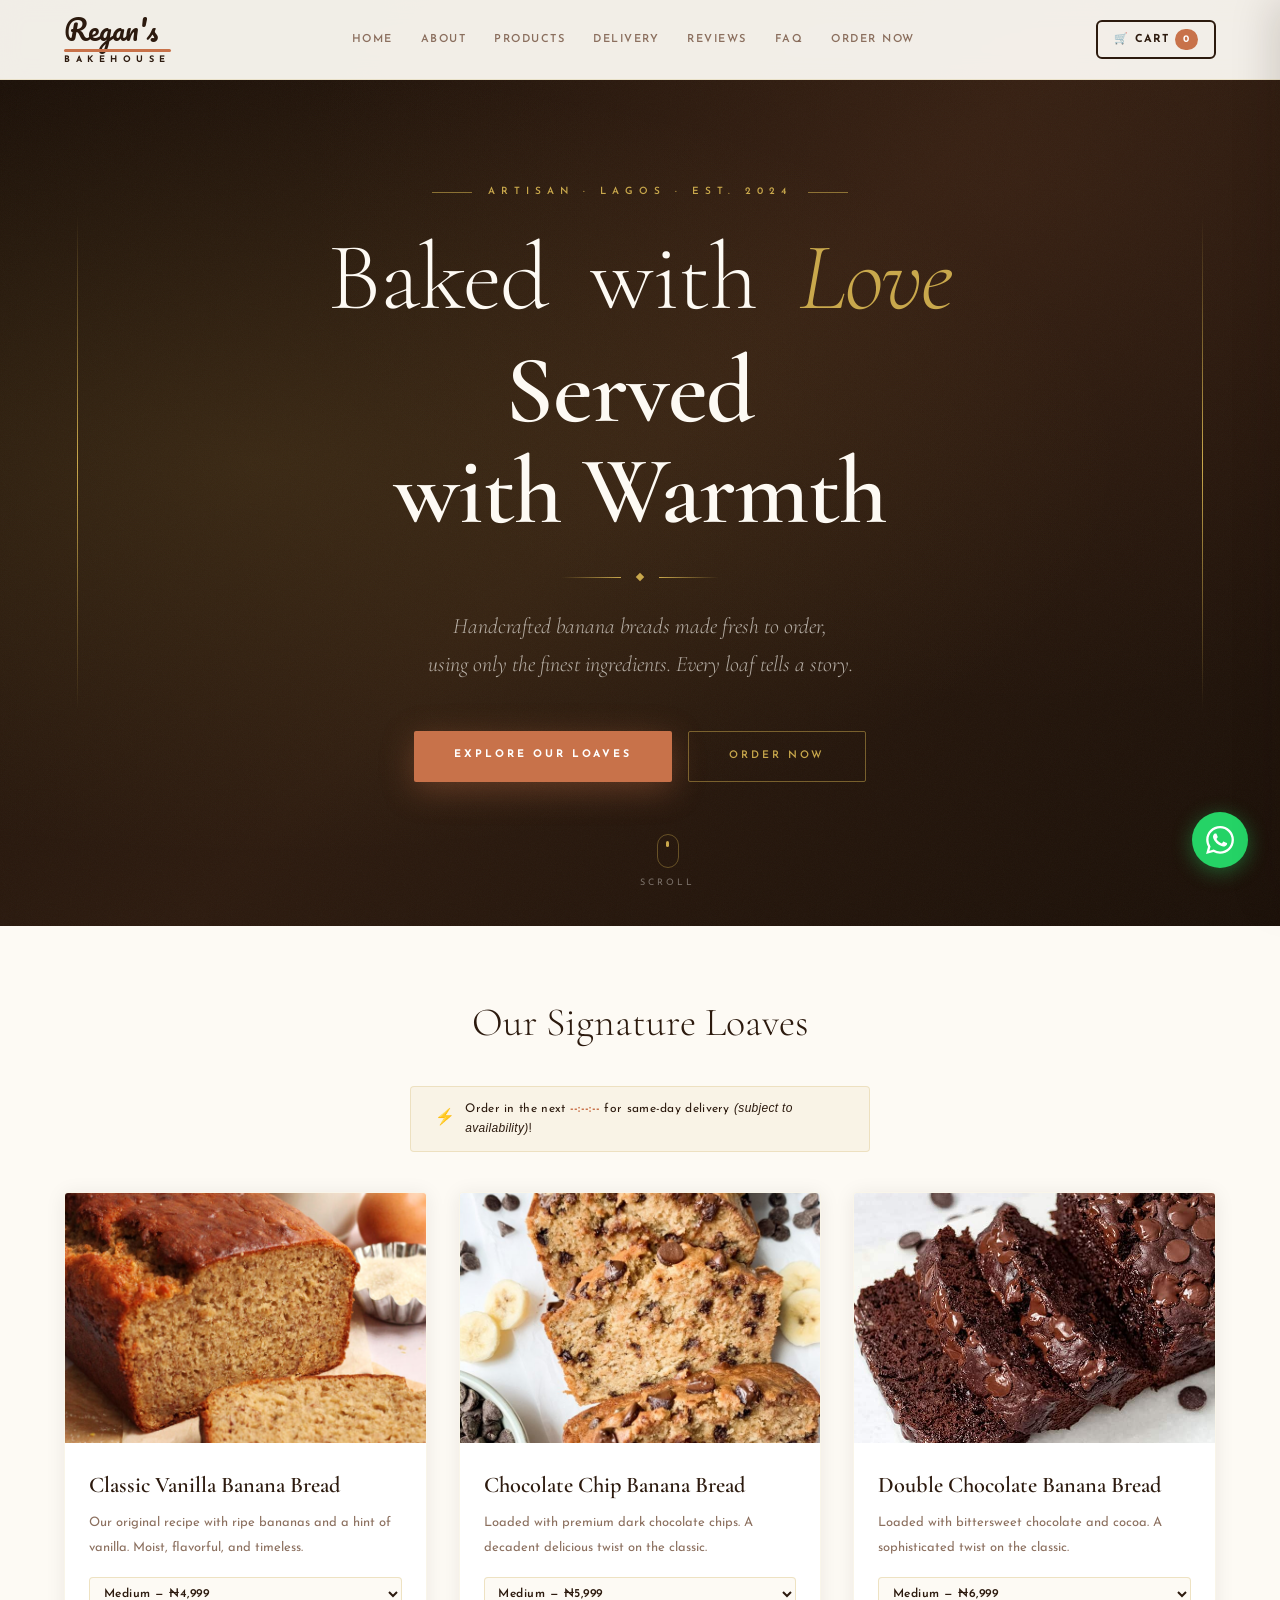
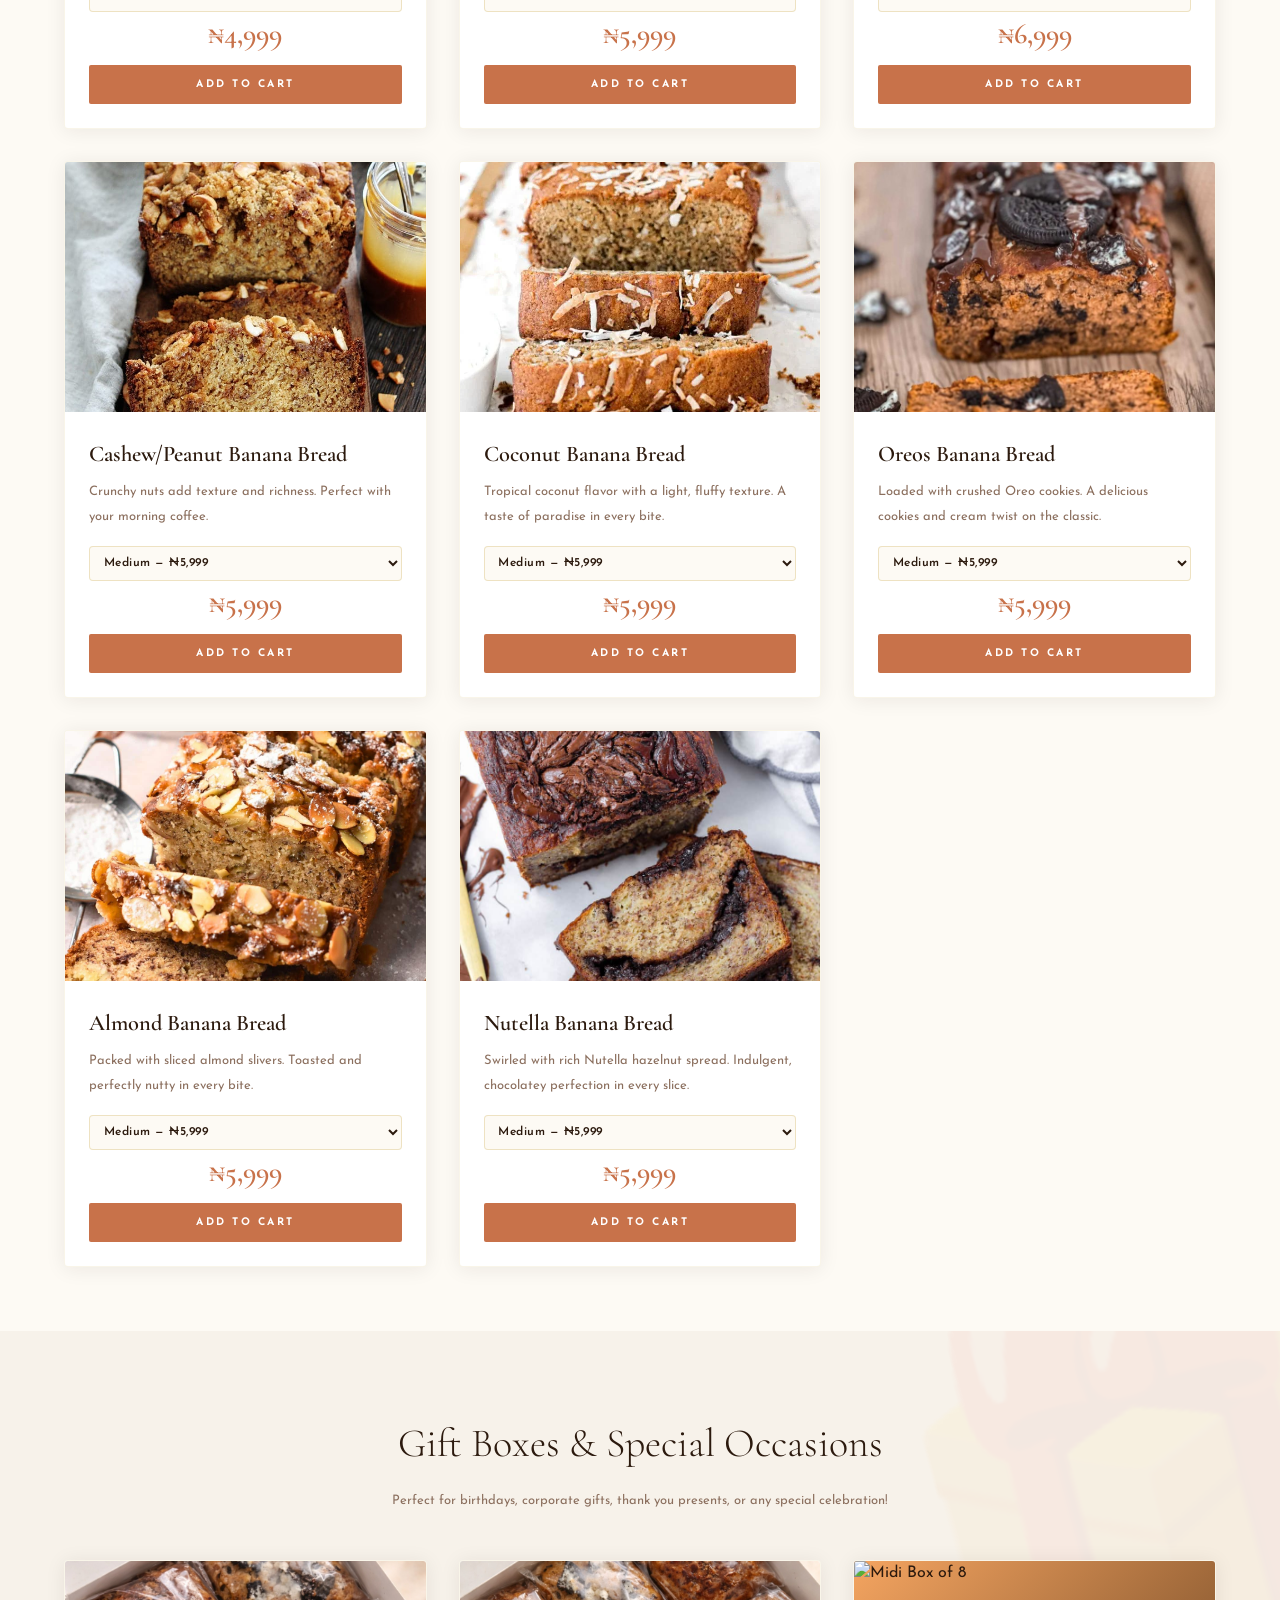
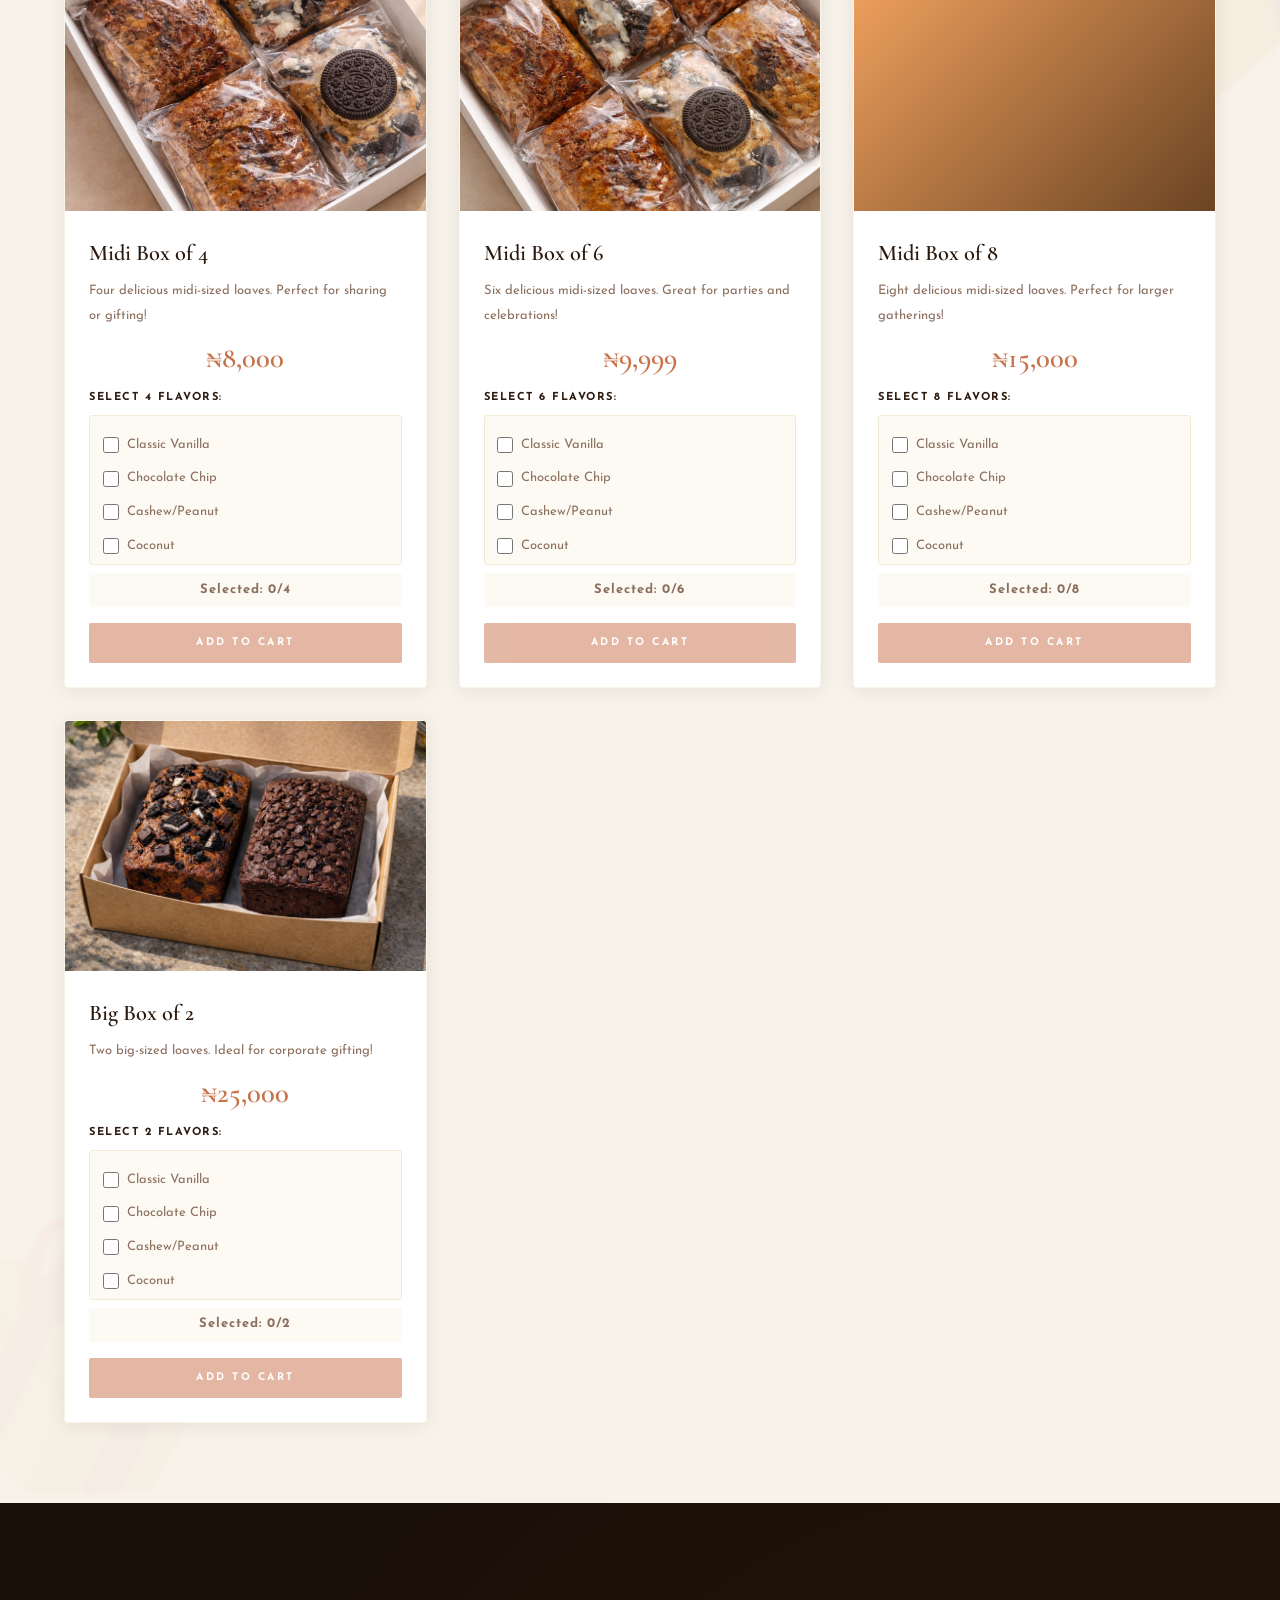
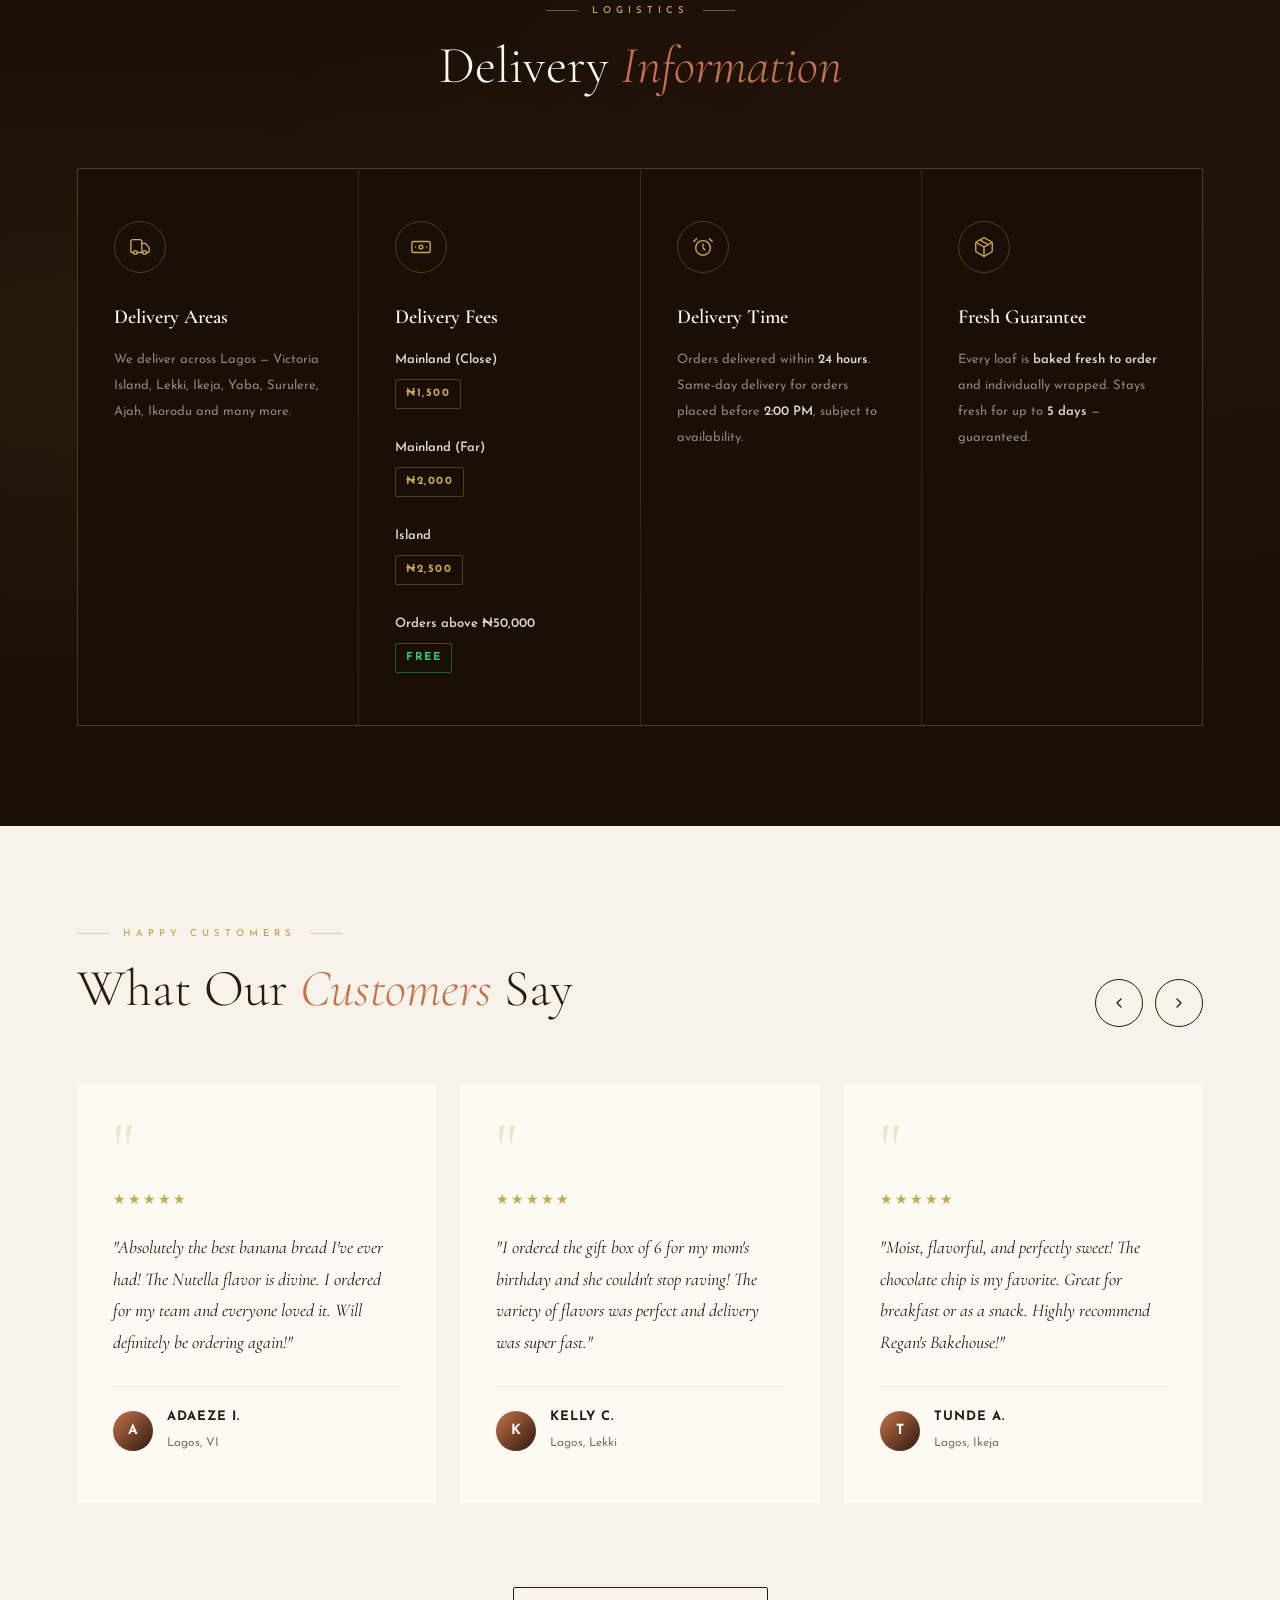
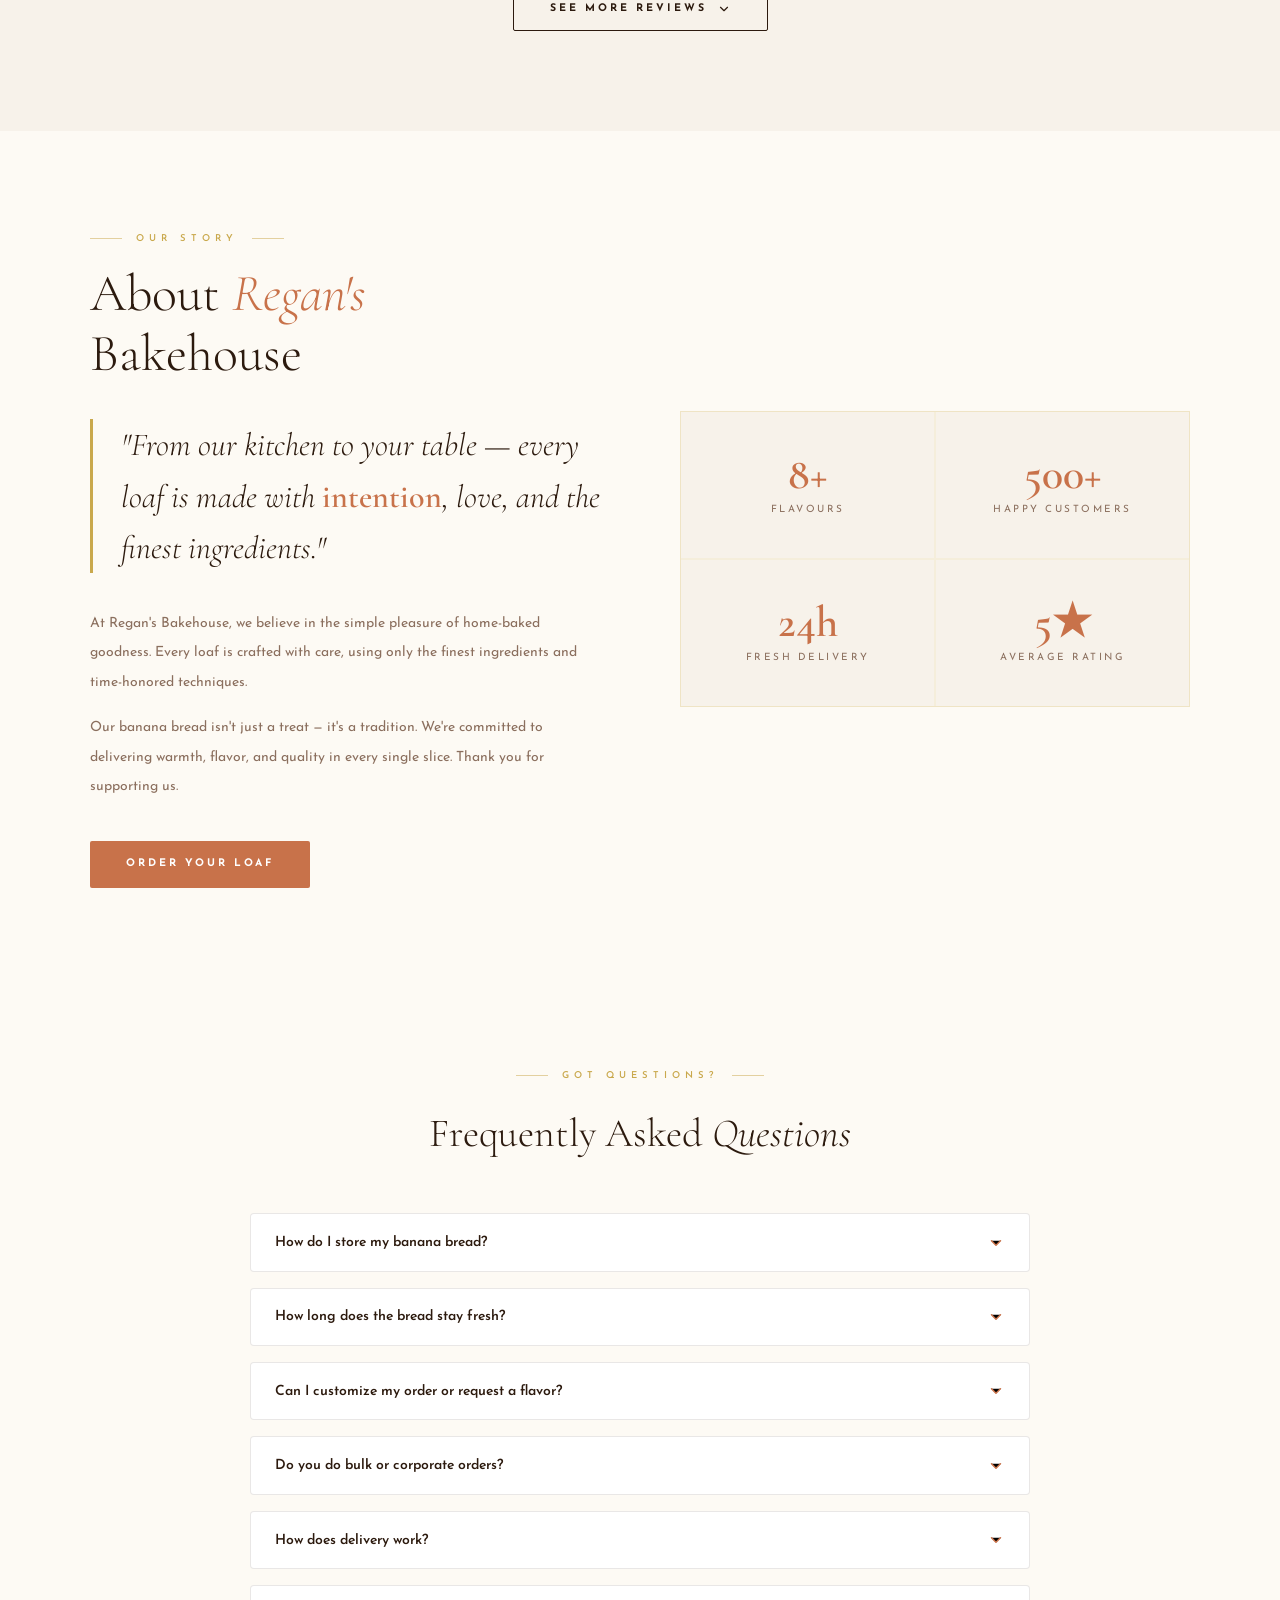
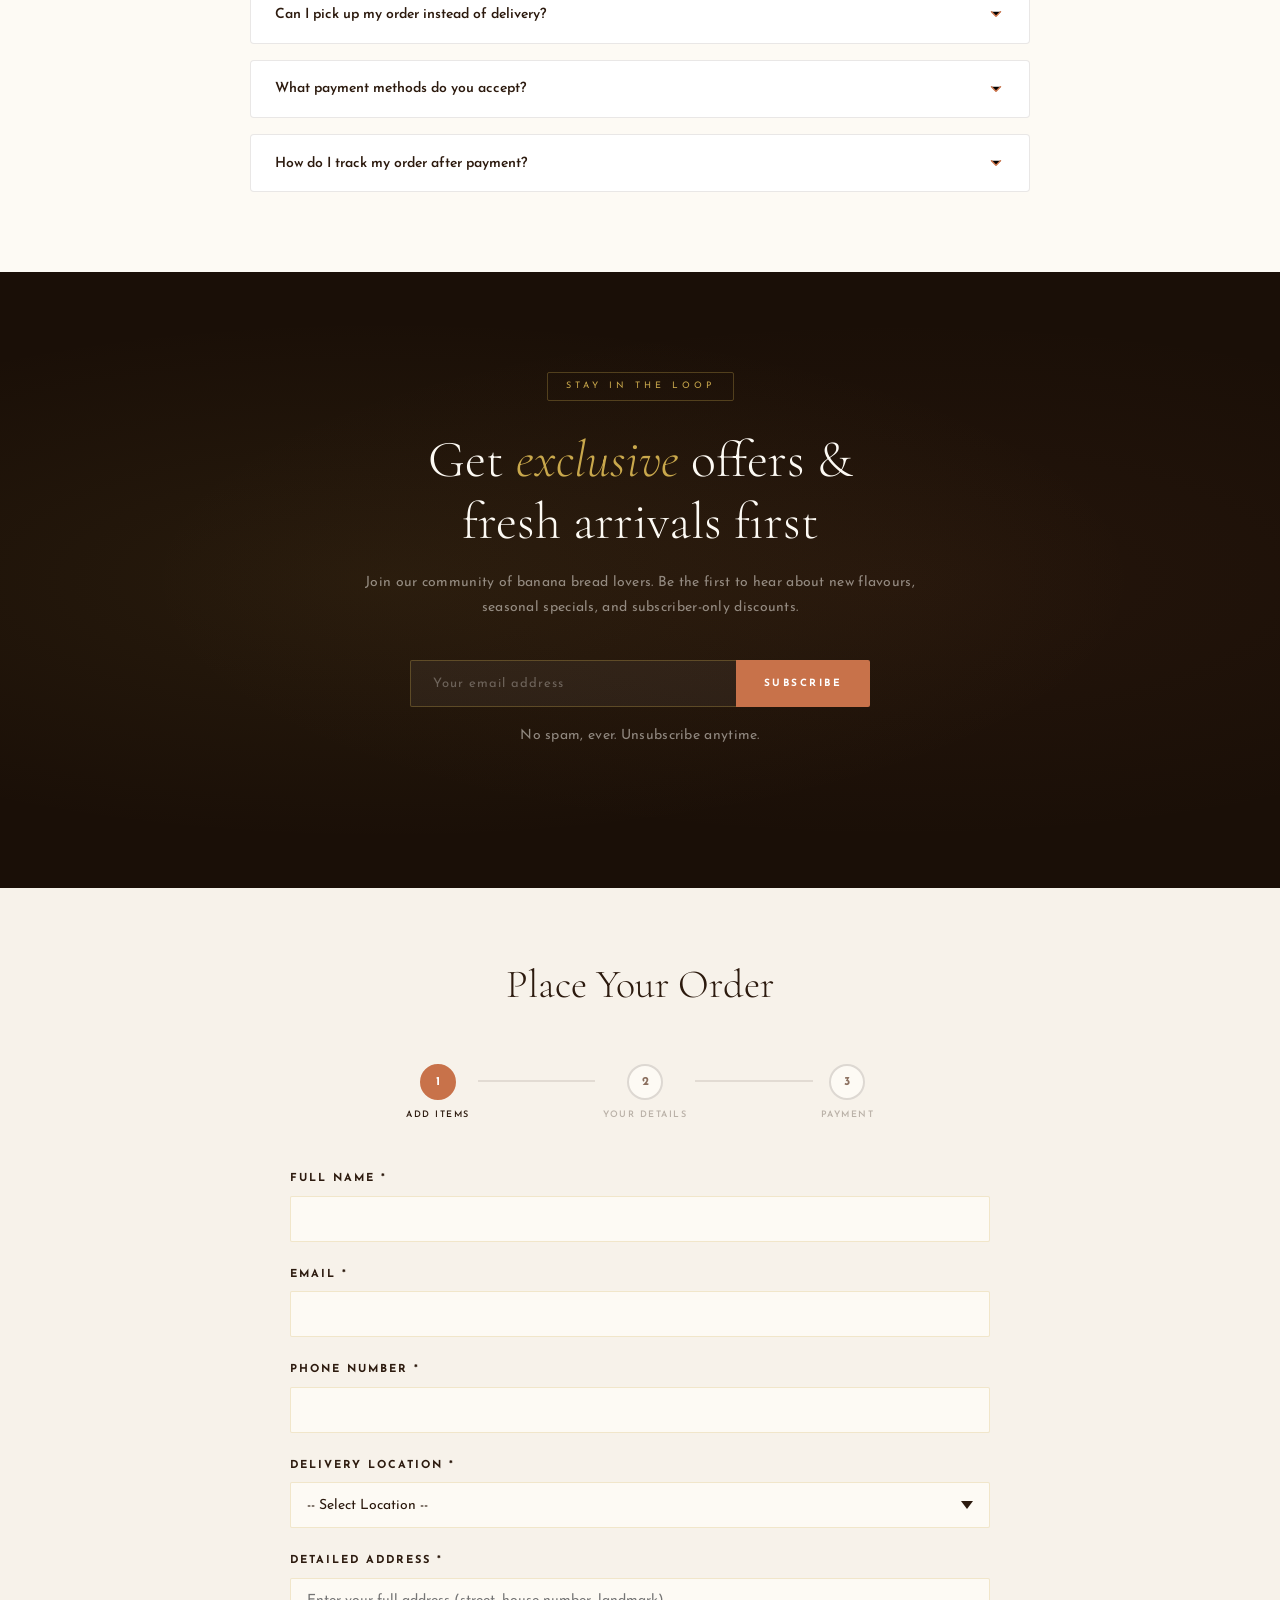
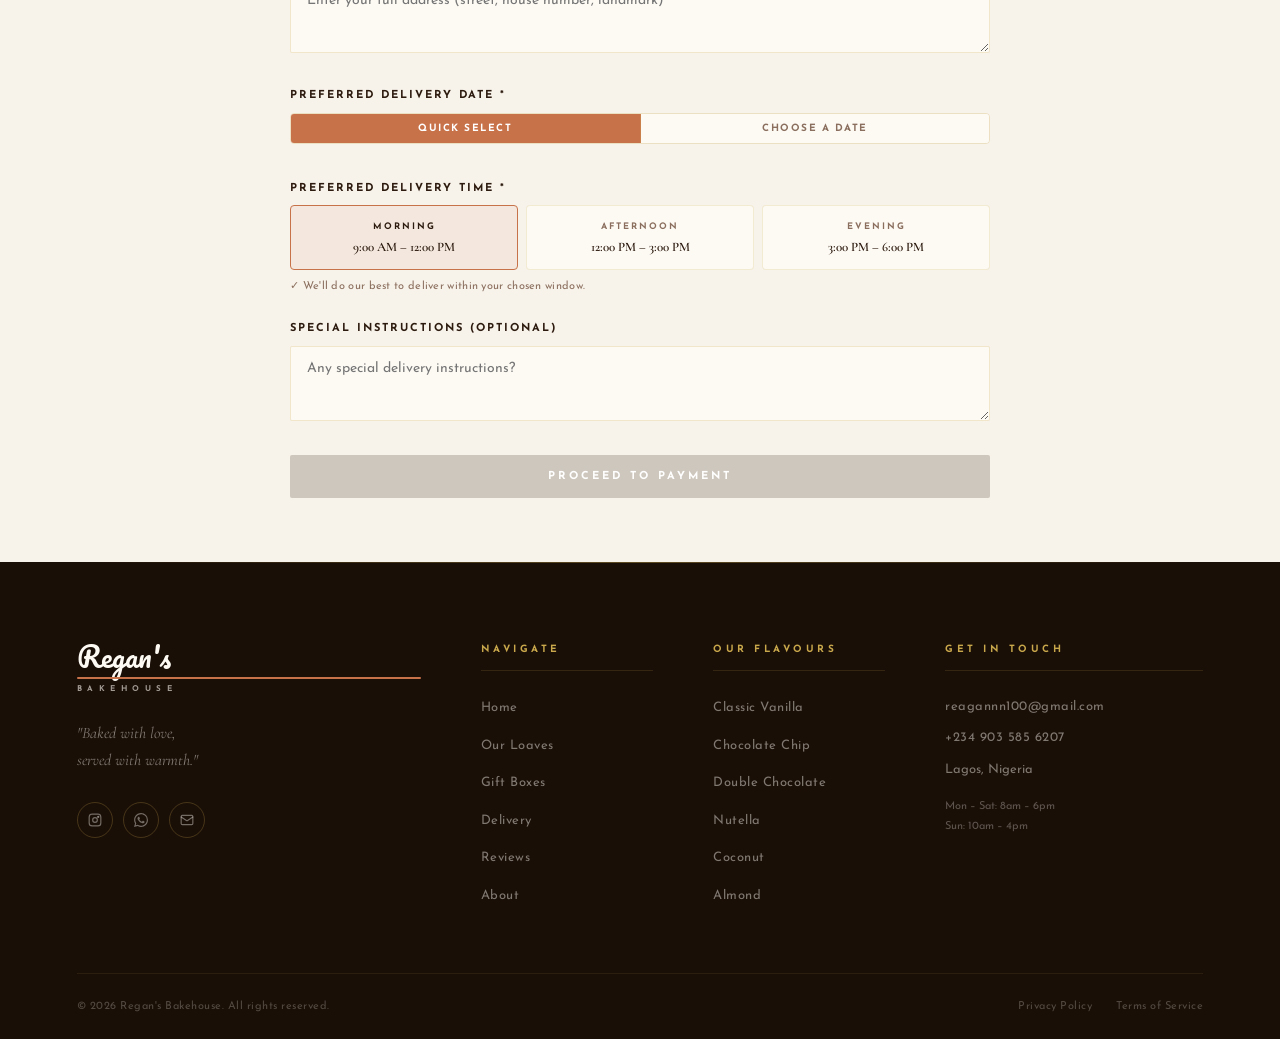
==== commit 8b628fca: "Update index.html" ====
--- a/index.html
+++ b/index.html
@@ -96,14 +96,12 @@
   <!-- Products Section -->
   <section class="products" id="products">
     <h2 class="section-title">Our Signature Loaves</h2>
-    <!-- FIX #3: ID changed from noticeCountdown to match the updateCountdown() function target -->
     <div class="same-day-notice" id="sameDayNotice">
       <span class="same-day-icon">&#x26A1;</span>
-      <span>Order in the next <strong id="noticeCountdown" style="color:var(--orange)">--:--:--</strong> for same-day delivery!</span>
+      <span>Order in the next <strong id="noticeCountdown" style="color:var(--orange)">--:--:--</strong> for same-day delivery <em>(subject to availability)</em>!</span>
     </div>
     <div class="product-grid" id="productGrid">
 
-      <!-- FIX #1 & #4: All static product cards now consistently use data-name and data-image on the button -->
       <div class="product-card">
         <div class="product-img"><img src="classic-banana-bread.jpg" alt="Classic Vanilla Banana Bread"></div>
         <div class="product-info">
@@ -405,7 +403,7 @@
           <svg viewBox="0 0 24 24" fill="none" stroke-width="1.5" stroke-linecap="round" stroke-linejoin="round"><circle cx="12" cy="13" r="8"/><path d="M12 9v4l2 2"/><path d="M5 3 2 6"/><path d="m22 6-3-3"/></svg>
         </div>
         <h3>Delivery Time</h3>
-        <p>Orders delivered within <strong>24&ndash;48 hours</strong>. Same-day delivery for orders placed before <strong>2:00 PM</strong>, subject to availability.</p>
+        <p>Orders delivered within <strong>24 hours</strong>. Same-day delivery for orders placed before <strong>2:00 PM</strong>, subject to availability.</p>
       </div>
       <div class="delivery-card">
         <div class="delivery-icon-wrap">
@@ -545,7 +543,7 @@
         </div>
         <div class="faq-item">
           <button class="faq-question" onclick="toggleFaq(this)"><span>How does delivery work?</span><svg class="faq-icon" viewBox="0 0 24 24" stroke-width="2" stroke-linecap="round" stroke-linejoin="round"><polyline points="6 9 12 15 18 9"/></svg></button>
-          <div class="faq-answer"><p>Delivered within <strong>24&ndash;48 hours</strong> after payment. Same-day delivery for orders before <strong>2:00 PM</strong>. Fees from &#8358;1,500&ndash;&#8358;2,500. Orders above &#8358;50,000 get <strong>free delivery!</strong></p></div>
+          <div class="faq-answer"><p>Delivered within <strong>24 hours</strong> after payment. Same-day delivery for orders before <strong>2:00 PM</strong>, subject to availability. Fees from &#8358;1,500&ndash;&#8358;2,500. Orders above &#8358;50,000 get <strong>free delivery!</strong></p></div>
         </div>
         <div class="faq-item">
           <button class="faq-question" onclick="toggleFaq(this)"><span>Can I pick up my order instead of delivery?</span><svg class="faq-icon" viewBox="0 0 24 24" stroke-width="2" stroke-linecap="round" stroke-linejoin="round"><polyline points="6 9 12 15 18 9"/></svg></button>
@@ -837,8 +835,6 @@
     }
 
     // ── RENDER FUNCTIONS ──
-    // FIX #1 & #4: renderProducts now correctly sets data-name and data-image on each button,
-    // matching how addToCart() reads them. No more argument passing via onclick string.
     function renderProducts(products) {
       const grid = document.getElementById('productGrid');
       if (!grid || !products) return;
@@ -956,7 +952,6 @@
     });
 
     // ── PRODUCTS ──
-    // FIX #6: Use innerHTML so &#8358; entity renders correctly as the Naira symbol
     function updatePrice(el) {
       const price = el.options[el.selectedIndex].getAttribute("data-price");
       el.closest(".product-info").querySelector(".current-price").innerHTML = "&#8358;" + parseInt(price).toLocaleString();
@@ -968,14 +963,12 @@
       span.textContent = qty;
     }
 
-    // ── CART ACTION (Add to Cart button <-> qty stepper, Jumia-style) ──
+    // ── CART ACTION ──
     function getFullName(name, size) {
       const sizeText = size.charAt(0).toUpperCase() + size.slice(1);
       return name + " (" + sizeText + ")";
     }
 
-    // Renders either the "Add to Cart" button or the −/qty/+ stepper inside a .cart-action container,
-    // depending on whether this product+size is currently in the cart.
     function renderCartActionMarkup(container, size) {
       const name = container.getAttribute('data-name');
       const fullName = getFullName(name, size);
@@ -991,13 +984,10 @@
       }
     }
 
-    // Re-renders every product card's cart-action area to match the current cart state.
-    // Called whenever the cart changes (add, increment, decrement, remove, sidebar edits, reset).
     function refreshAllCartActions() {
       document.querySelectorAll('.cart-action').forEach(function(container) {
         const boxId = container.getAttribute('data-box');
         if (boxId) {
-          // Gift box cart-action — only show stepper if it has a stored fullname (i.e. was added)
           const fullName = container.getAttribute('data-fullname');
           if (fullName) {
             const item = cart.find(function(i) { return i.name === fullName; });
@@ -1008,14 +998,12 @@
                 '<button class="qty-stepper-btn" onclick="incrementGiftItem(this)" aria-label="Increase">+</button>' +
               '</div>';
             } else {
-              // Item was removed — revert to Add to Cart button (disabled until flavors picked again)
               container.removeAttribute('data-fullname');
               container.innerHTML = '<button class="add-to-order" id="btn-' + boxId + '" onclick="addSimpleGiftBox(this)" disabled style="opacity:0.5;cursor:not-allowed">Add to Cart</button>';
             }
           }
-          return; // gift boxes managed separately
+          return;
         }
-        // Regular product card
         const productInfo = container.closest('.product-info');
         const sizeSelect = productInfo ? productInfo.querySelector('.size-select') : null;
         if (!sizeSelect) return;
@@ -1023,7 +1011,6 @@
       });
     }
 
-    // Called when the size <select> changes — shows the correct state (button or stepper) for the new size.
     function refreshCardAction(selectEl) {
       const productInfo = selectEl.closest('.product-info');
       const container = productInfo.querySelector('.cart-action');
@@ -1032,7 +1019,6 @@
     }
 
     // ── CART ──
-    // First click on "Add to Cart": adds 1 to the cart, then the button morphs into a −/1/+ stepper.
     function addToCart(button) {
       const container = button.closest('.cart-action');
       const productInfo = button.closest('.product-info');
@@ -1051,7 +1037,6 @@
       openCart();
     }
 
-    // "+" on the stepper: increments quantity for this product/size.
     function incrementCartItem(button) {
       const container = button.closest('.cart-action');
       const productInfo = button.closest('.product-info');
@@ -1068,7 +1053,6 @@
       updateCartSidebar();
     }
 
-    // "−" on the stepper: decrements quantity; reverts to "Add to Cart" once it hits 0.
     function decrementCartItem(button) {
       const container = button.closest('.cart-action');
       const productInfo = button.closest('.product-info');
@@ -1098,9 +1082,7 @@
       const gbImage = gbImg ? gbImg.getAttribute('src') : '';
       const existing = cart.find(function(i) { return i.name === fullName; });
       if (existing) { existing.quantity += 1; } else { cart.push({name:fullName, size:"fixed", price:price, quantity:1, image:gbImage}); }
-      // Store fullname on container so stepper knows which item to track
       container.setAttribute('data-fullname', fullName);
-      // Reset flavors & counter
       flavors.forEach(function(flavor) {
         const cb = document.querySelector('.gift-flavor-check[data-box="' + boxId + '"][value="' + flavor + '"]');
         if (cb) cb.checked = false;
@@ -1113,7 +1095,6 @@
       openCart();
     }
 
-    // Increments a gift box item already in the cart (called from its stepper)
     function incrementGiftItem(button) {
       const container = button.closest('.cart-action');
       const fullName = container.getAttribute('data-fullname');
@@ -1123,7 +1104,6 @@
       updateCartSidebar();
     }
 
-    // Decrements a gift box item; reverts stepper to Add to Cart button when qty hits 0
     function decrementGiftItem(button) {
       const container = button.closest('.cart-action');
       const fullName = container.getAttribute('data-fullname');
@@ -1214,8 +1194,6 @@
       e.preventDefault(); openCart();
     });
 
-    // FIX #5: onerror handler no longer uses inline JS with broken quote nesting;
-    // uses a safer fallback approach via a named function
     function handleCartImgError(img) {
       img.parentElement.innerHTML = '&#x1F35E;';
     }
@@ -1232,7 +1210,6 @@
       }
       footerEl.style.display = 'block';
       itemsEl.innerHTML = cart.map(function(item, idx) {
-        // FIX #5: onerror now calls a named function — no broken quote nesting
         var imgHtml = item.image
           ? '<div class="cart-item-icon" style="padding:0;overflow:hidden;"><img src="' + item.image + '" style="width:100%;height:100%;object-fit:cover;border-radius:4px;" onerror="handleCartImgError(this)"></div>'
           : '<div class="cart-item-icon">&#x1F35E;</div>';
@@ -1279,9 +1256,7 @@
       toastTimer = setTimeout(function() { toast.classList.remove('show'); }, 3000);
     }
 
-    // ── COUNTDOWN (2PM Lagos)
-    // FIX #3 & #7: unified countdown targets #noticeCountdown (the ID used in the HTML),
-    // and now uses getLagosTime() helper for correct timezone handling
+    // ── COUNTDOWN (2PM Lagos) ──
     function updateCountdown() {
       var lagos = getLagosTime();
       var cutoff = new Date(lagos);
@@ -1332,7 +1307,6 @@
       document.querySelectorAll('.date-option').forEach(function(el) { el.classList.remove('selected'); });
     }
 
-    // FIX #8: buildDatePicker now uses getLagosTime() for accurate Lagos-local "today"
     function buildDatePicker() {
       const container = document.getElementById('dateOptions');
       if (!container) return;
